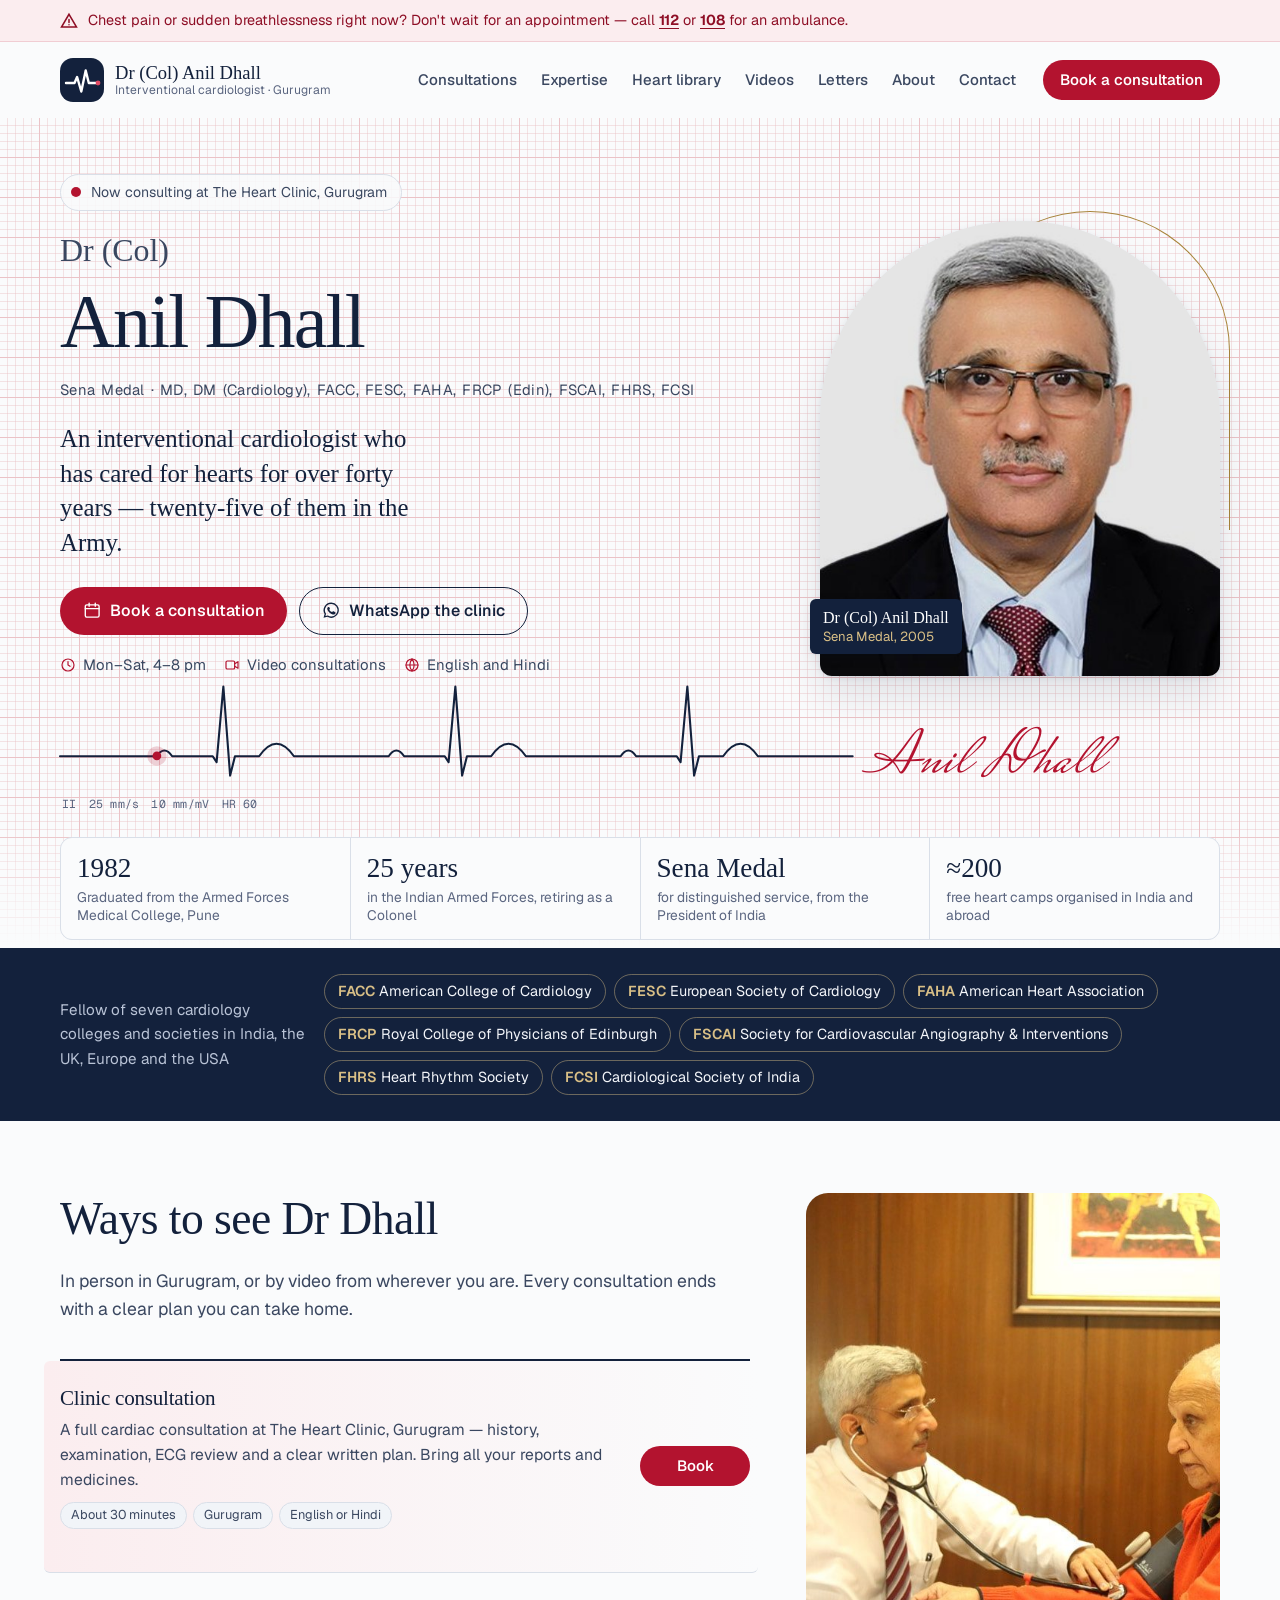
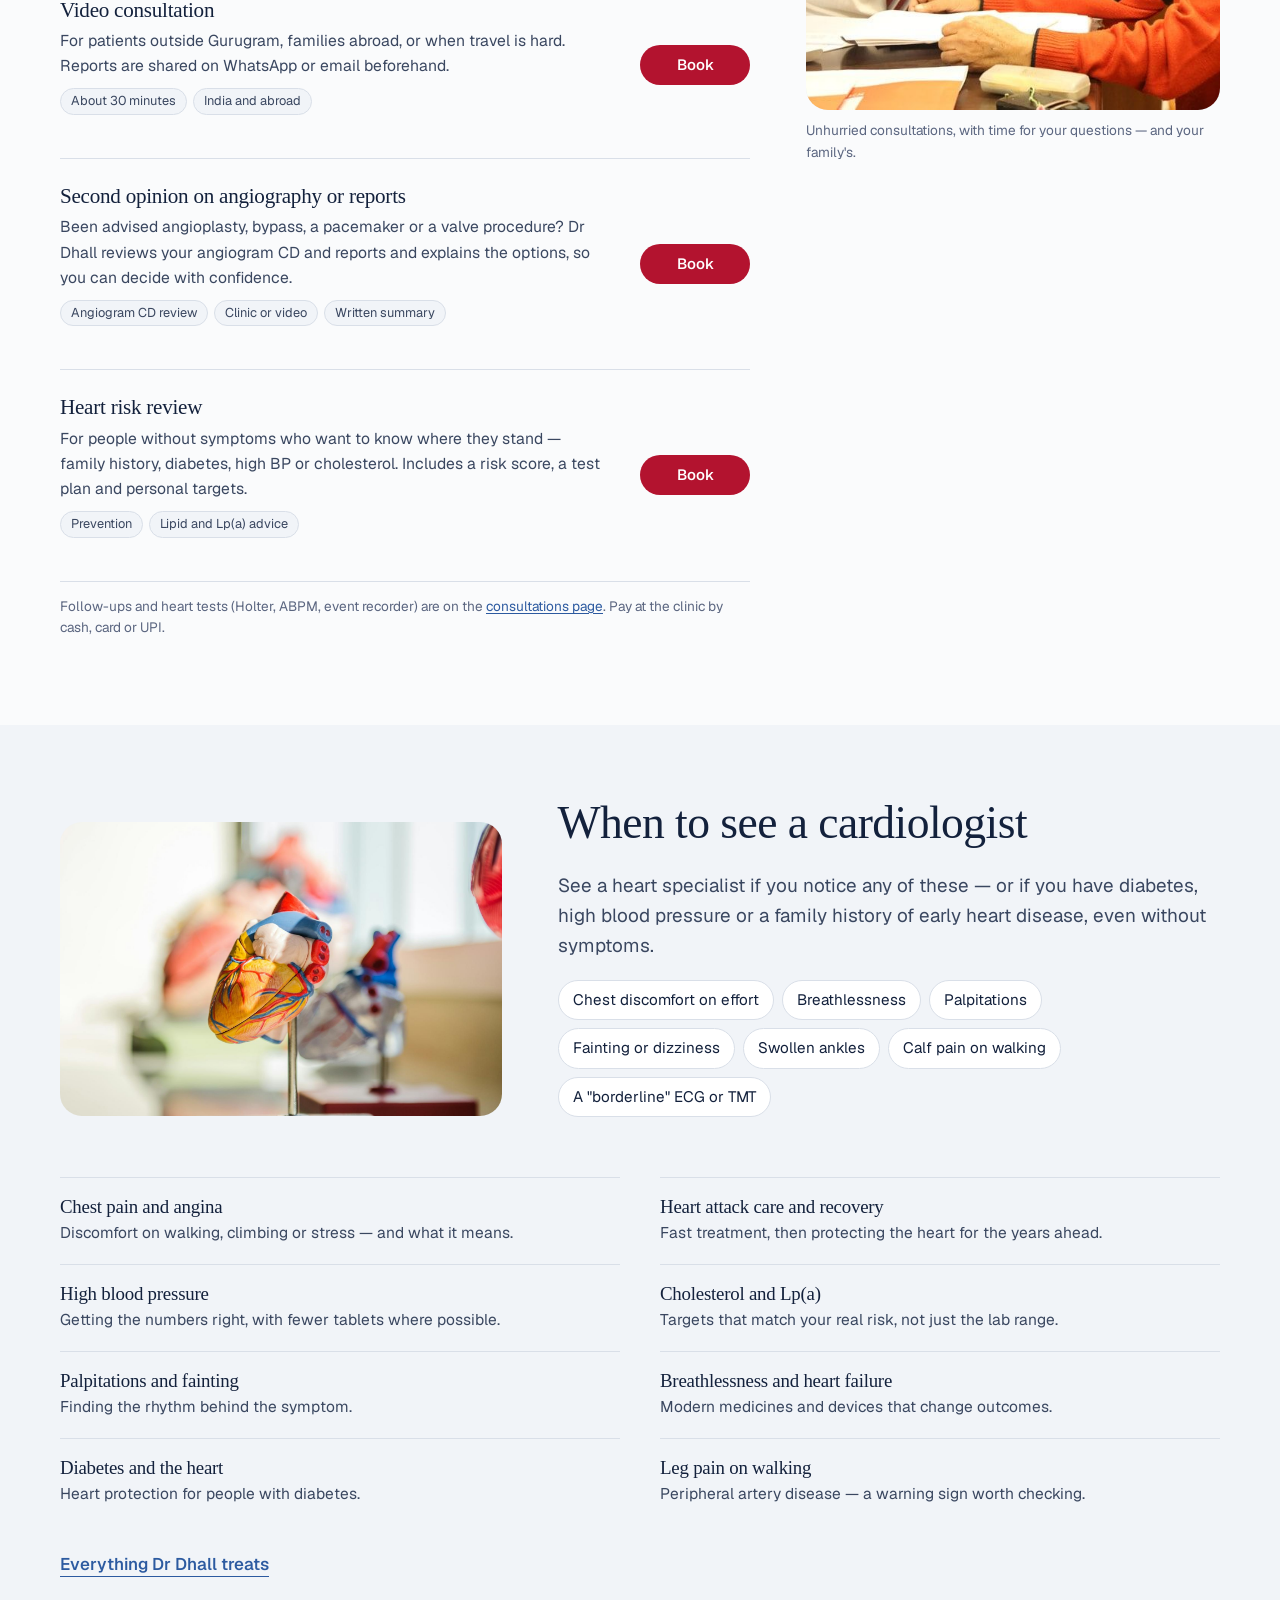
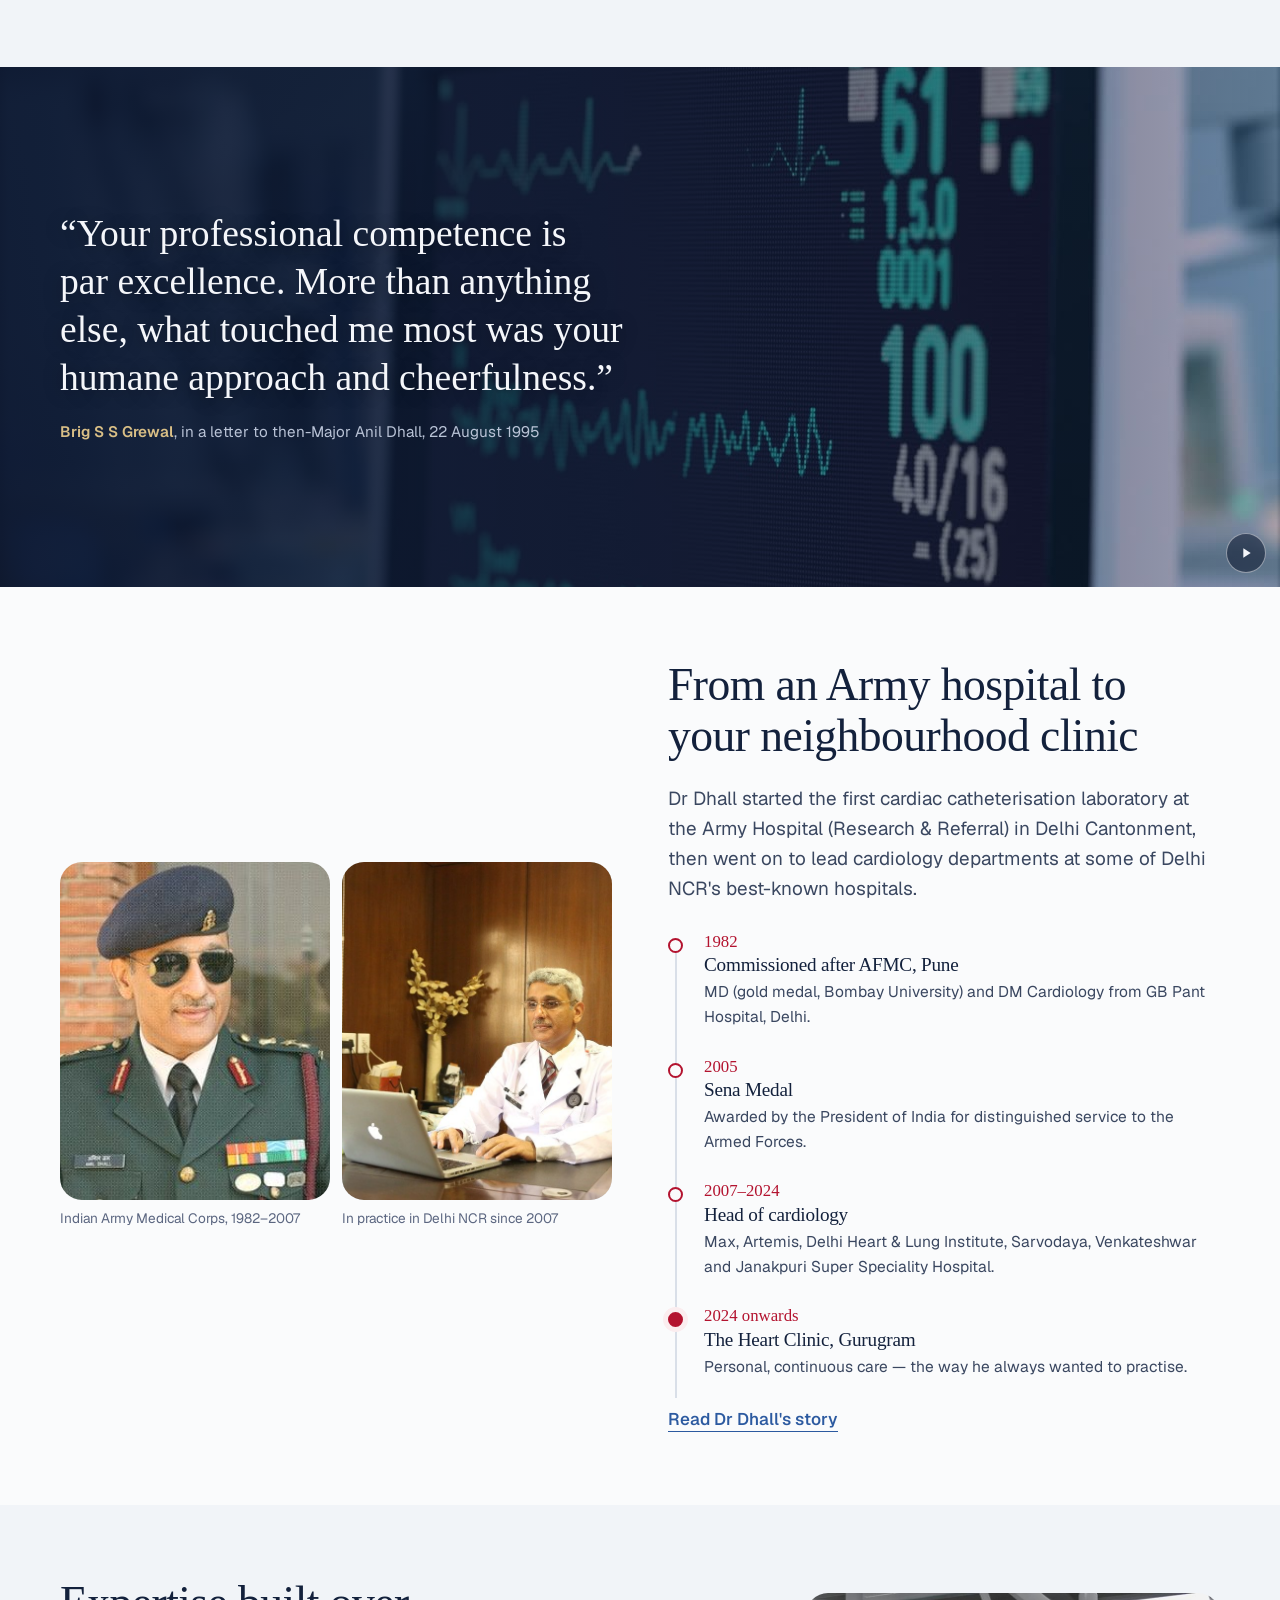
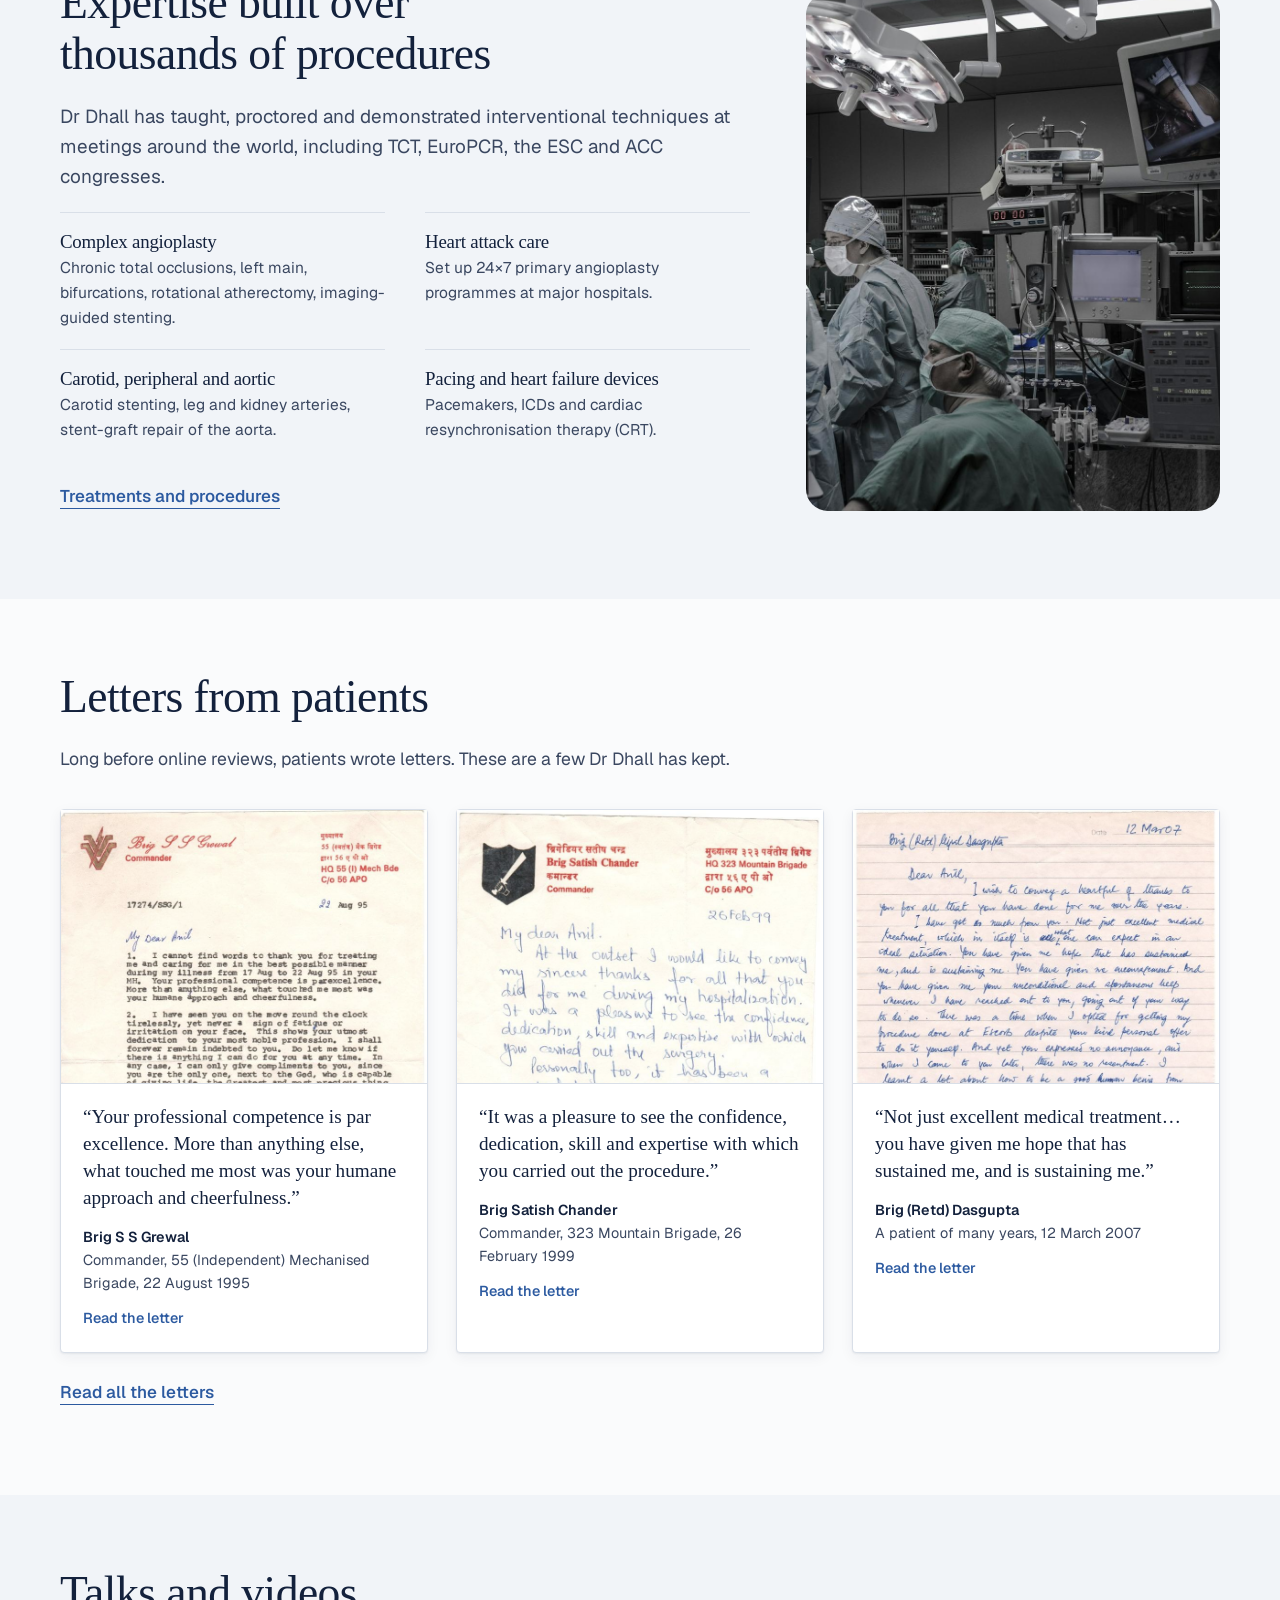
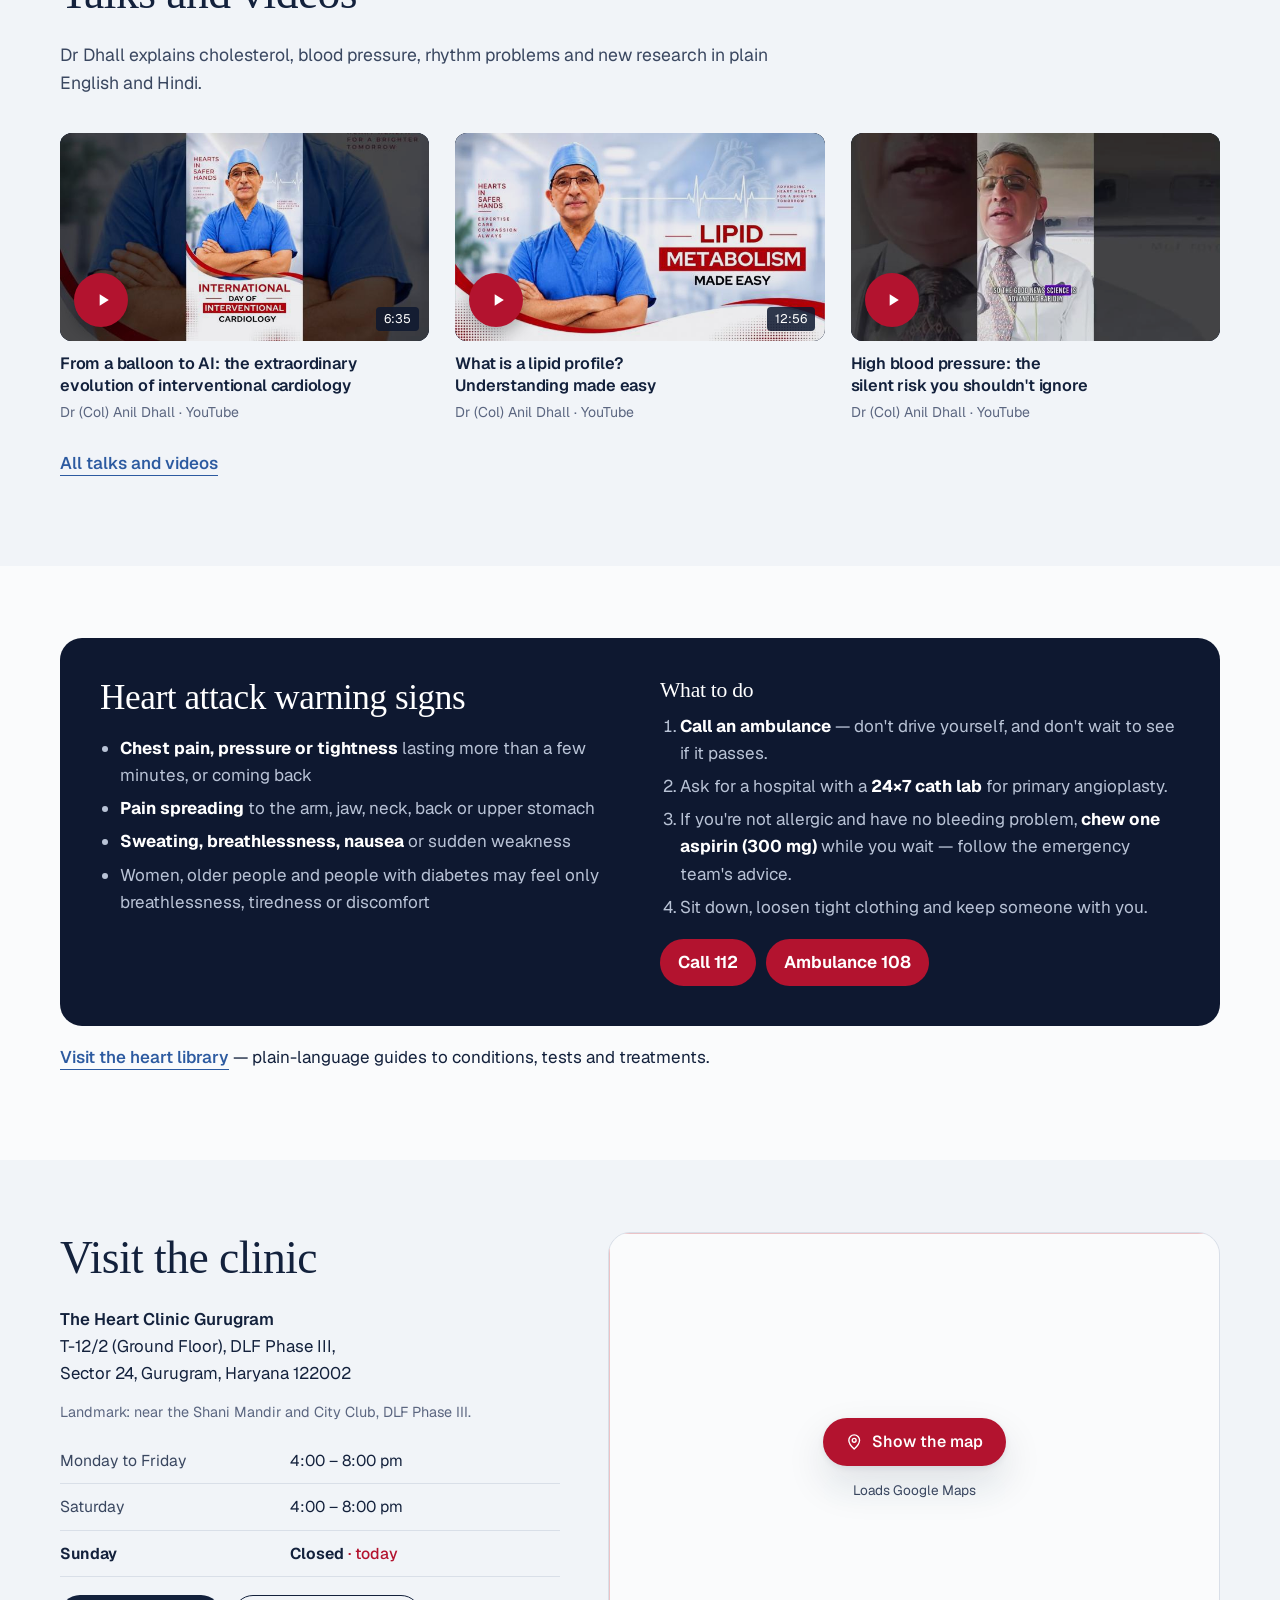
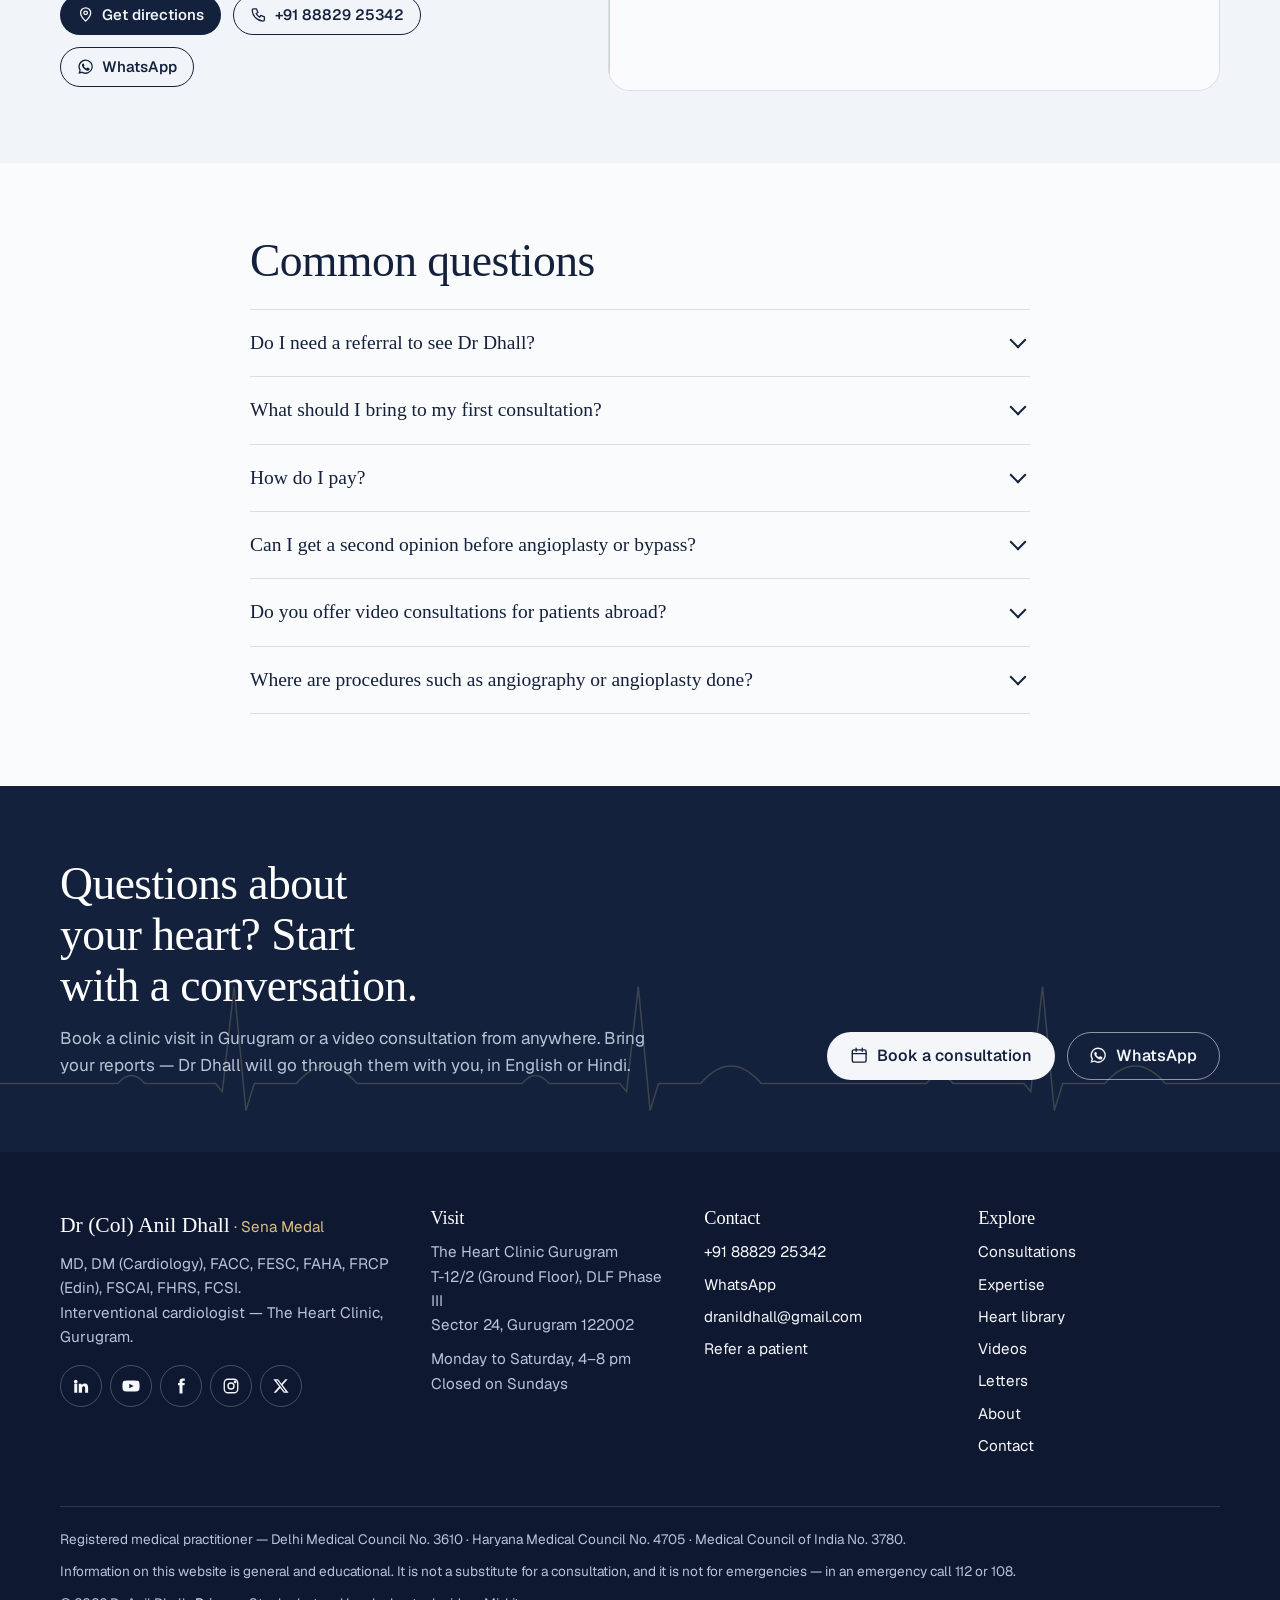
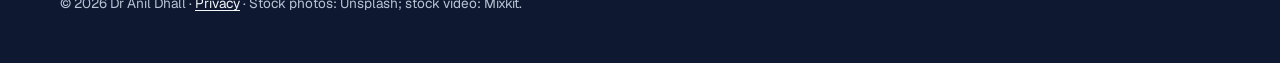
==== index.html @ 378c25e2 "First publish: Dr (Col) Anil Dhall cardiology website 9 pages + 404: home (ECG hero), consultations " ====
<!doctype html>
<html lang="en-IN" data-root="">
<head>
<meta charset="utf-8">
<meta name="viewport" content="width=device-width, initial-scale=1, viewport-fit=cover">
<title>Dr (Col) Anil Dhall · Interventional Cardiologist in Gurugram</title>
<meta name="description" content="Dr (Col) Anil Dhall, Sena Medal — interventional cardiologist at The Heart Clinic, Gurugram. MD, DM, FACC, FESC. Clinic and video consultations, second opinions, heart tests.">
<link rel="canonical" href="https://drbankata.github.io/anil-dhall/">
<meta name="theme-color" content="#13213C">
<meta property="og:type" content="website">
<meta property="og:site_name" content="Dr (Col) Anil Dhall · Cardiologist">
<meta property="og:title" content="Dr (Col) Anil Dhall · Interventional Cardiologist in Gurugram">
<meta property="og:description" content="Dr (Col) Anil Dhall, Sena Medal — interventional cardiologist at The Heart Clinic, Gurugram. MD, DM, FACC, FESC. Clinic and video consultations, second opinions, heart tests.">
<meta property="og:url" content="https://drbankata.github.io/anil-dhall/">
<meta property="og:image" content="https://drbankata.github.io/anil-dhall/assets/img/og-image.jpg">
<meta property="og:locale" content="en_IN">
<meta name="twitter:card" content="summary_large_image">
<link rel="icon" href="assets/img/favicon.svg" type="image/svg+xml">
<link rel="icon" href="assets/img/favicon.png" sizes="32x32" type="image/png">
<link rel="apple-touch-icon" href="assets/img/apple-touch-icon.png">
<link rel="preload" href="assets/fonts/newsreader.woff2" as="font" type="font/woff2" crossorigin>
<link rel="preload" href="assets/fonts/geist.woff2" as="font" type="font/woff2" crossorigin>
<link rel="stylesheet" href="assets/css/site.css?v=2">
<script type="application/ld+json">{"@context": "https://schema.org", "@type": "Physician", "name": "Dr (Col) Anil Dhall", "honorificPrefix": "Dr", "url": "https://drbankata.github.io/anil-dhall/", "image": "https://drbankata.github.io/anil-dhall/assets/img/anil-dhall.jpg", "description": "Interventional cardiologist in Gurugram. MD, DM (Cardiology), FACC, FESC, FAHA, FRCP (Edin), FSCAI, FHRS, FCSI. Sena Medal.", "medicalSpecialty": ["Cardiovascular", "https://schema.org/Cardiovascular"], "telephone": "+91-8882925342", "email": "dranildhall@gmail.com", "address": {"@type": "PostalAddress", "streetAddress": "T-12/2 (Ground Floor), DLF Phase III, Sector 24", "addressLocality": "Gurugram", "addressRegion": "Haryana", "postalCode": "122002", "addressCountry": "IN"}, "openingHoursSpecification": [{"@type": "OpeningHoursSpecification", "dayOfWeek": ["Monday", "Tuesday", "Wednesday", "Thursday", "Friday", "Saturday"], "opens": "16:00", "closes": "20:00"}], "knowsLanguage": ["en", "hi"], "sameAs": ["https://www.linkedin.com/in/anildhall", "https://www.youtube.com/@Dr.ColAnilDhall", "https://www.facebook.com/dranildhall/", "https://www.instagram.com/the.heartclinicgurugram/", "https://x.com/dhall_dr", "https://www.practo.com/delhi/doctor/dr-anil-dhall-cardiologist-3"]}</script>
<script type="application/ld+json">{"@context": "https://schema.org", "@type": "FAQPage", "mainEntity": [{"@type": "Question", "name": "Do I need a referral to see Dr Dhall?", "acceptedAnswer": {"@type": "Answer", "text": "No. You can book directly. If another doctor has referred you, bring their note and all your reports."}}, {"@type": "Question", "name": "What should I bring to my first consultation?", "acceptedAnswer": {"@type": "Answer", "text": "All previous reports (ECG, echo, TMT, blood tests, discharge summaries), any angiography CD, and your current medicines or their strips. A list of questions helps too."}}, {"@type": "Question", "name": "How do I pay?", "acceptedAnswer": {"@type": "Answer", "text": "The clinic confirms the fee when you book. You can pay at the clinic by cash, card or UPI; for video consultations, payment details are shared when your time is confirmed."}}, {"@type": "Question", "name": "Can I get a second opinion before angioplasty or bypass?", "acceptedAnswer": {"@type": "Answer", "text": "Yes — this is one of the most common reasons families come. Dr Dhall reviews the angiogram and reports and explains, in plain language, which option suits you and why."}}, {"@type": "Question", "name": "Do you offer video consultations for patients abroad?", "acceptedAnswer": {"@type": "Answer", "text": "Yes. Many families in other cities or countries consult by video for their parents. Share reports on WhatsApp or email before the call."}}, {"@type": "Question", "name": "Where are procedures such as angiography or angioplasty done?", "acceptedAnswer": {"@type": "Answer", "text": "Procedures are done at accredited hospitals with a 24×7 cath lab in Delhi NCR. Dr Dhall will discuss the hospital, the plan and the expected costs with you at your consultation."}}]}</script>
</head>
<body>
<a class="skip" href="#main">Skip to content</a>
<div class="progress" aria-hidden="true"></div>
<aside class="sos" aria-label="Emergency"><div class="wrap"><svg viewBox="0 0 24 24" fill="none" stroke="currentColor" stroke-width="2" stroke-linecap="round" aria-hidden="true"><path d="M12 3 2 20h20L12 3Z"/><path d="M12 10v4M12 17h.01"/></svg><p><span class="long">Chest pain or sudden breathlessness right now? Don't wait for an appointment — call</span><span class="short">Chest pain or breathless right now? Call</span> <a href="tel:112">112</a> or <a href="tel:108">108</a><span class="long"> for an ambulance</span>.</p></div></aside>
<header class="site-header">
  <div class="wrap head-in">
    <a class="brand" href="./" aria-label="Dr (Col) Anil Dhall — home"><svg class="brand-mark" viewBox="0 0 44 44" aria-hidden="true"><rect width="44" height="44" rx="13" fill="#13213C"/><path d="M6 25h8.5l2.6-6 4.2 14.5 4.4-21 3.1 12.5H38" fill="none" stroke="#fff" stroke-width="2.4" stroke-linecap="round" stroke-linejoin="round"/><circle cx="38" cy="25" r="2.4" fill="#E04A63"/></svg><span class="brand-txt"><span class="brand-name">Dr (Col) Anil Dhall</span><span class="brand-sub">Interventional cardiologist · Gurugram</span></span></a>
    <nav id="site-nav" aria-label="Main">
      <ul><li class="nav-home"><a href="" aria-current="page">Home</a></li><li><a href="consultations/">Consultations</a></li><li><a href="expertise/">Expertise</a></li><li><a href="heart-library/">Heart library</a></li><li><a href="videos/">Videos</a></li><li><a href="letters/">Letters</a></li><li><a href="about/">About</a></li><li><a href="contact/">Contact</a></li></ul>
      <div class="nav-extra">
        <a class="btn btn-red" href="consultations/#book"><svg viewBox="0 0 24 24" fill="none" stroke="currentColor" stroke-width="1.8" stroke-linecap="round" aria-hidden="true"><rect x="3" y="5" width="18" height="16" rx="2"/><path d="M3 10h18M8 3v4M16 3v4"/></svg>Book a consultation</a>
        <a class="btn btn-line" data-show="whatsapp" href="#"><svg viewBox="0 0 24 24" fill="currentColor" aria-hidden="true"><path d="M12 2a10 10 0 0 0-8.6 15.1L2 22l5-1.3A10 10 0 1 0 12 2Zm0 18.2a8.2 8.2 0 0 1-4.2-1.2l-.3-.2-3 .8.8-2.9-.2-.3A8.2 8.2 0 1 1 12 20.2Zm4.5-6.1c-.2-.1-1.5-.7-1.7-.8-.2-.1-.4-.1-.6.1l-.8 1c-.1.2-.3.2-.5.1a6.7 6.7 0 0 1-3.3-2.9c-.3-.4.2-.4.7-1.3.1-.2 0-.3 0-.4l-.8-1.8c-.2-.5-.4-.4-.6-.4h-.5a1 1 0 0 0-.7.3 3 3 0 0 0-.9 2.2 5.2 5.2 0 0 0 1.1 2.7 11.8 11.8 0 0 0 4.5 4c1.7.7 2.3.8 3.2.7a2.7 2.7 0 0 0 1.8-1.3 2.2 2.2 0 0 0 .2-1.3c-.1-.1-.3-.2-.5-.3Z"/></svg>WhatsApp the clinic</a>
        <a class="btn btn-line" data-show="phone" href="#"><svg viewBox="0 0 24 24" fill="none" stroke="currentColor" stroke-width="1.8" stroke-linecap="round" stroke-linejoin="round" aria-hidden="true"><path d="M5 4h4l2 5-2.5 1.5a11 11 0 0 0 5 5L15 13l5 2v4a2 2 0 0 1-2 2A16 16 0 0 1 3 6a2 2 0 0 1 2-2"/></svg><span data-fill>Call the clinic</span></a>
      </div>
    </nav>
    <a class="btn btn-red btn-s head-cta" href="consultations/#book">Book a consultation</a>
    <button class="menu-btn" type="button" aria-expanded="false" aria-controls="site-nav"><svg viewBox="0 0 24 24" fill="none" stroke="currentColor" stroke-width="1.8" stroke-linecap="round" aria-hidden="true"><path d="M4 7h16M4 12h16M4 17h10"/></svg><span class="sr-only">Open menu</span></button>
  </div>
</header>
<main id="main">
<section class="hero ecg-paper" aria-labelledby="hero-title">
  <div class="wrap">
    <div class="hero-grid">
      <div class="hero-copy">
        <p class="hero-kicker"><span class="pulse-dot" aria-hidden="true"></span>Now consulting at The Heart Clinic, Gurugram</p>
        <h1 id="hero-title"><span class="rank">Dr (Col)</span>Anil Dhall</h1>
        <p class="post-nom">Sena Medal · MD, DM (Cardiology), FACC, FESC, FAHA, FRCP (Edin), FSCAI, FHRS, FCSI</p>
        <p class="hero-lede">An interventional cardiologist who has cared for hearts for over forty years — twenty-five of them in the Army.</p>
        <div class="btn-row">
          <a class="btn btn-red" href="consultations/#book"><svg viewBox="0 0 24 24" fill="none" stroke="currentColor" stroke-width="1.8" stroke-linecap="round" aria-hidden="true"><rect x="3" y="5" width="18" height="16" rx="2"/><path d="M3 10h18M8 3v4M16 3v4"/></svg>Book a consultation</a>
          <a class="btn btn-line" data-show="whatsapp" href="#"><svg viewBox="0 0 24 24" fill="currentColor" aria-hidden="true"><path d="M12 2a10 10 0 0 0-8.6 15.1L2 22l5-1.3A10 10 0 1 0 12 2Zm0 18.2a8.2 8.2 0 0 1-4.2-1.2l-.3-.2-3 .8.8-2.9-.2-.3A8.2 8.2 0 1 1 12 20.2Zm4.5-6.1c-.2-.1-1.5-.7-1.7-.8-.2-.1-.4-.1-.6.1l-.8 1c-.1.2-.3.2-.5.1a6.7 6.7 0 0 1-3.3-2.9c-.3-.4.2-.4.7-1.3.1-.2 0-.3 0-.4l-.8-1.8c-.2-.5-.4-.4-.6-.4h-.5a1 1 0 0 0-.7.3 3 3 0 0 0-.9 2.2 5.2 5.2 0 0 0 1.1 2.7 11.8 11.8 0 0 0 4.5 4c1.7.7 2.3.8 3.2.7a2.7 2.7 0 0 0 1.8-1.3 2.2 2.2 0 0 0 .2-1.3c-.1-.1-.3-.2-.5-.3Z"/></svg>WhatsApp the clinic</a>
        </div>
        <ul class="hero-meta">
          <li><svg viewBox="0 0 24 24" fill="none" stroke="currentColor" stroke-width="1.8" stroke-linecap="round" aria-hidden="true"><circle cx="12" cy="12" r="9"/><path d="M12 7v5l3 2"/></svg>Mon–Sat, 4–8 pm</li>
          <li><svg viewBox="0 0 24 24" fill="none" stroke="currentColor" stroke-width="1.8" stroke-linecap="round" stroke-linejoin="round" aria-hidden="true"><rect x="3" y="6" width="13" height="12" rx="2"/><path d="m16 10 5-3v10l-5-3"/></svg>Video consultations</li>
          <li><svg viewBox="0 0 24 24" fill="none" stroke="currentColor" stroke-width="1.8" stroke-linecap="round" aria-hidden="true"><circle cx="12" cy="12" r="9"/><path d="M3 12h18M12 3a14 14 0 0 1 0 18M12 3a14 14 0 0 0 0 18"/></svg>English and Hindi</li>
        </ul>
      </div>
      <figure class="portrait">
        <div class="portrait-frame"><img src="assets/img/anil-dhall.jpg" alt="Portrait of Dr (Col) Anil Dhall" width="546" height="621" fetchpriority="high"></div>
        <figcaption><strong>Dr (Col) Anil Dhall</strong><span>Sena Medal, 2005</span></figcaption>
      </figure>
    </div>
    <div class="ecg-strip" aria-hidden="true">
  <svg class="ecg-wide" viewBox="0 0 1200 170" preserveAspectRatio="xMinYMid meet">
    <text class="ecg-read" x="2" y="166">II&#8195;25 mm/s&#8195;10 mm/mV&#8195;HR 60</text>
    <path id="tr-w" class="ecg-line" vector-effect="non-scaling-stroke" d="M0,112 L100,112 q8,-12.0 16,0 L158,112 l4,6.0 l7,-78.0 l7,92.0 l5,-20.0 L206,112 q18,-26.0 36,0 L340,112 q8,-12.0 16,0 L398,112 l4,6.0 l7,-78.0 l7,92.0 l5,-20.0 L446,112 q18,-26.0 36,0 L580,112 q8,-12.0 16,0 L638,112 l4,6.0 l7,-78.0 l7,92.0 l5,-20.0 L686,112 q18,-26.0 36,0 L820,112"/>
    <text class="ecg-sig" x="836" y="128">Anil Dhall</text>
    <g class="ecg-runner"><circle class="ecg-halo" r="10"/><circle class="ecg-dot" r="4.5"/><animateMotion dur="3s" repeatCount="indefinite" rotate="0"><mpath href="#tr-w"/></animateMotion></g>
  </svg>
  <svg class="ecg-narrow" viewBox="0 0 640 170" preserveAspectRatio="xMinYMid meet">
    <text class="ecg-read" x="2" y="166">II&#8195;25 mm/s&#8195;HR 60</text>
    <path id="tr-n" class="ecg-line" vector-effect="non-scaling-stroke" d="M0,112 L40,112 q8,-12.0 16,0 L98,112 l4,6.0 l7,-78.0 l7,92.0 l5,-20.0 L146,112 q18,-26.0 36,0 L260,112 q8,-12.0 16,0 L318,112 l4,6.0 l7,-78.0 l7,92.0 l5,-20.0 L366,112 q18,-26.0 36,0 L400,112"/>
    <text class="ecg-sig" x="410" y="128">Anil Dhall</text>
    <g class="ecg-runner"><circle class="ecg-halo" r="10"/><circle class="ecg-dot" r="4.5"/><animateMotion dur="2.2s" repeatCount="indefinite" rotate="0"><mpath href="#tr-n"/></animateMotion></g>
  </svg>
</div>
    <div class="hero-facts">
      <div><b>1982</b><span>Graduated from the Armed Forces Medical College, Pune</span></div>
      <div><b>25 years</b><span>in the Indian Armed Forces, retiring as a Colonel</span></div>
      <div><b>Sena Medal</b><span>for distinguished service, from the President of India</span></div>
      <div><b>≈200</b><span>free heart camps organised in India and abroad</span></div>
    </div>
  </div>
</section>

<section class="creds-band" aria-label="Fellowships">
  <div class="wrap"><p>Fellow of seven cardiology colleges and societies in India, the UK, Europe and the USA</p><ul class="creds-list"><li><b>FACC</b>American College of Cardiology</li><li><b>FESC</b>European Society of Cardiology</li><li><b>FAHA</b>American Heart Association</li><li><b>FRCP</b>Royal College of Physicians of Edinburgh</li><li><b>FSCAI</b>Society for Cardiovascular Angiography &amp; Interventions</li><li><b>FHRS</b>Heart Rhythm Society</li><li><b>FCSI</b>Cardiological Society of India</li></ul></div>
</section>

<section class="section" aria-labelledby="ways">
  <div class="wrap">
    <div class="split split-wide">
      <div>
        <div class="sec-head"><h2 id="ways">Ways to see Dr Dhall</h2><p>In person in Gurugram, or by video from wherever you are. Every consultation ends with a clear plan you can take home.</p></div>
        <div class="fees"><div class="fee is-featured" id="svc-clinic">
  <div class="fee-main"><h3>Clinic consultation</h3><p>A full cardiac consultation at The Heart Clinic, Gurugram — history, examination, ECG review and a clear written plan. Bring all your reports and medicines.</p><ul class="fee-tags"><li>About 30 minutes</li><li>Gurugram</li><li>English or Hindi</li></ul></div>
  <div class="fee-act"><a class="btn btn-red btn-s" href="consultations/?service=clinic#book" data-book="clinic">Book</a><a class="btn btn-line btn-s" data-pay="clinic" href="#" hidden>Pay online</a><a class="btn btn-line btn-s" data-upi="clinic" href="#" hidden>Pay by UPI</a></div>
</div><div class="fee" id="svc-video">
  <div class="fee-main"><h3>Video consultation</h3><p>For patients outside Gurugram, families abroad, or when travel is hard. Reports are shared on WhatsApp or email beforehand.</p><ul class="fee-tags"><li>About 30 minutes</li><li>India and abroad</li></ul></div>
  <div class="fee-act"><a class="btn btn-red btn-s" href="consultations/?service=video#book" data-book="video">Book</a><a class="btn btn-line btn-s" data-pay="video" href="#" hidden>Pay online</a><a class="btn btn-line btn-s" data-upi="video" href="#" hidden>Pay by UPI</a></div>
</div><div class="fee" id="svc-second-opinion">
  <div class="fee-main"><h3>Second opinion on angiography or reports</h3><p>Been advised angioplasty, bypass, a pacemaker or a valve procedure? Dr Dhall reviews your angiogram CD and reports and explains the options, so you can decide with confidence.</p><ul class="fee-tags"><li>Angiogram CD review</li><li>Clinic or video</li><li>Written summary</li></ul></div>
  <div class="fee-act"><a class="btn btn-red btn-s" href="consultations/?service=second-opinion#book" data-book="second-opinion">Book</a><a class="btn btn-line btn-s" data-pay="second-opinion" href="#" hidden>Pay online</a><a class="btn btn-line btn-s" data-upi="second-opinion" href="#" hidden>Pay by UPI</a></div>
</div><div class="fee" id="svc-heart-risk">
  <div class="fee-main"><h3>Heart risk review</h3><p>For people without symptoms who want to know where they stand — family history, diabetes, high BP or cholesterol. Includes a risk score, a test plan and personal targets.</p><ul class="fee-tags"><li>Prevention</li><li>Lipid and Lp(a) advice</li></ul></div>
  <div class="fee-act"><a class="btn btn-red btn-s" href="consultations/?service=heart-risk#book" data-book="heart-risk">Book</a><a class="btn btn-line btn-s" data-pay="heart-risk" href="#" hidden>Pay online</a><a class="btn btn-line btn-s" data-upi="heart-risk" href="#" hidden>Pay by UPI</a></div>
</div></div>
        <p class="sample-note">Follow-ups and heart tests (Holter, ABPM, event recorder) are on the <a href="consultations/">consultations page</a>. Pay at the clinic by cash, card or UPI.</p>
      </div>
      <div>
        <figure class="photo" style="aspect-ratio:4/5"><img src="assets/img/photos/consultation.jpg" alt="Dr Dhall checking an elderly patient's blood pressure at his desk" loading="lazy" style="object-position:40% center"></figure>
        <p class="photo-cap">Unhurried consultations, with time for your questions — and your family's.</p>
      </div>
    </div>
  </div>
</section>

<section class="section panel" aria-labelledby="when">
  <div class="wrap">
    <div class="split split-narrow v-center" style="margin-bottom:36px">
      <figure class="photo" style="aspect-ratio:3/2"><img src="assets/img/photos/heart-model.jpg" alt="An anatomical model of the human heart" loading="lazy"></figure>
      <div>
        <h2 id="when">When to see a cardiologist</h2>
        <p class="lede">See a heart specialist if you notice any of these — or if you have diabetes, high blood pressure or a family history of early heart disease, even without symptoms.</p>
        <ul class="symptoms"><li>Chest discomfort on effort</li><li>Breathlessness</li><li>Palpitations</li><li>Fainting or dizziness</li><li>Swollen ankles</li><li>Calf pain on walking</li><li>A "borderline" ECG or TMT</li></ul>
      </div>
    </div>
    <div class="cond-grid"><div class="cond"><h3><a href="heart-library/#angina" style="color:inherit;text-decoration:none">Chest pain and angina</a></h3><p>Discomfort on walking, climbing or stress — and what it means.</p></div><div class="cond"><h3><a href="heart-library/#heart-attack" style="color:inherit;text-decoration:none">Heart attack care and recovery</a></h3><p>Fast treatment, then protecting the heart for the years ahead.</p></div><div class="cond"><h3><a href="heart-library/#hypertension" style="color:inherit;text-decoration:none">High blood pressure</a></h3><p>Getting the numbers right, with fewer tablets where possible.</p></div><div class="cond"><h3><a href="heart-library/#cholesterol" style="color:inherit;text-decoration:none">Cholesterol and Lp(a)</a></h3><p>Targets that match your real risk, not just the lab range.</p></div><div class="cond"><h3><a href="heart-library/#palpitations" style="color:inherit;text-decoration:none">Palpitations and fainting</a></h3><p>Finding the rhythm behind the symptom.</p></div><div class="cond"><h3><a href="heart-library/#heart-failure" style="color:inherit;text-decoration:none">Breathlessness and heart failure</a></h3><p>Modern medicines and devices that change outcomes.</p></div><div class="cond"><h3><a href="heart-library/#diabetes" style="color:inherit;text-decoration:none">Diabetes and the heart</a></h3><p>Heart protection for people with diabetes.</p></div><div class="cond"><h3><a href="heart-library/#pad" style="color:inherit;text-decoration:none">Leg pain on walking</a></h3><p>Peripheral artery disease — a warning sign worth checking.</p></div></div>
    <p style="margin-top:26px"><a class="link-arrow" href="expertise/">Everything Dr Dhall treats</a></p>
  </div>
</section>

<section class="vband" aria-label="From a patient's letter">
  <div class="vband-media"><video autoplay muted loop playsinline preload="metadata" poster="assets/video/monitor-46365.jpg" aria-hidden="true"><source src="assets/video/monitor-46365.mp4" type="video/mp4"></video><button class="vplay" type="button"></button></div>
  <div class="wrap vband-copy">
    <blockquote>“Your professional competence is par excellence. More than anything else, what touched me most was your humane approach and cheerfulness.”</blockquote>
    <cite><b>Brig S S Grewal</b>, in a letter to then-Major Anil Dhall, 22 August 1995</cite>
  </div>
</section>

<section class="section" aria-labelledby="story">
  <div class="wrap">
    <div class="split v-center">
      <div class="duo">
        <figure><div class="photo"><img src="assets/img/photos/army.jpg" alt="Colonel Anil Dhall in Army uniform" loading="lazy"></div><figcaption>Indian Army Medical Corps, 1982–2007</figcaption></figure>
        <figure><div class="photo"><img src="assets/img/photos/desk.jpg" alt="Dr Dhall at his desk in a white coat" loading="lazy" style="object-position:62% center"></div><figcaption>In practice in Delhi NCR since 2007</figcaption></figure>
      </div>
      <div>
        <h2 id="story">From an Army hospital to your neighbourhood clinic</h2>
        <p class="lede">Dr Dhall started the first cardiac catheterisation laboratory at the Army Hospital (Research &amp; Referral) in Delhi Cantonment, then went on to lead cardiology departments at some of Delhi NCR's best-known hospitals.</p>
        <ol class="chapters" style="margin-top:26px">
          <li><span class="yr">1982</span><h3>Commissioned after AFMC, Pune</h3><p>MD (gold medal, Bombay University) and DM Cardiology from GB Pant Hospital, Delhi.</p></li>
          <li><span class="yr">2005</span><h3>Sena Medal</h3><p>Awarded by the President of India for distinguished service to the Armed Forces.</p></li>
          <li><span class="yr">2007–2024</span><h3>Head of cardiology</h3><p>Max, Artemis, Delhi Heart &amp; Lung Institute, Sarvodaya, Venkateshwar and Janakpuri Super Speciality Hospital.</p></li>
          <li class="now"><span class="yr">2024 onwards</span><h3>The Heart Clinic, Gurugram</h3><p>Personal, continuous care — the way he always wanted to practise.</p></li>
        </ol>
        <a class="link-arrow" href="about/">Read Dr Dhall's story</a>
      </div>
    </div>
  </div>
</section>

<section class="section panel" aria-labelledby="expert">
  <div class="wrap">
    <div class="split split-wide v-center">
      <div>
        <h2 id="expert">Expertise built over thousands of procedures</h2>
        <p class="lede">Dr Dhall has taught, proctored and demonstrated interventional techniques at meetings around the world, including TCT, EuroPCR, the ESC and ACC congresses.</p>
        <div class="cond-grid" style="margin-top:20px">
          <div class="cond"><h3>Complex angioplasty</h3><p>Chronic total occlusions, left main, bifurcations, rotational atherectomy, imaging-guided stenting.</p></div>
          <div class="cond"><h3>Heart attack care</h3><p>Set up 24×7 primary angioplasty programmes at major hospitals.</p></div>
          <div class="cond"><h3>Carotid, peripheral and aortic</h3><p>Carotid stenting, leg and kidney arteries, stent-graft repair of the aorta.</p></div>
          <div class="cond"><h3>Pacing and heart failure devices</h3><p>Pacemakers, ICDs and cardiac resynchronisation therapy (CRT).</p></div>
        </div>
        <p style="margin-top:22px"><a class="link-arrow" href="expertise/">Treatments and procedures</a></p>
      </div>
      <figure class="photo" style="aspect-ratio:4/5"><img src="assets/img/photos/cathlab.jpg" alt="A team at work in a cardiac catheterisation laboratory" loading="lazy"></figure>
    </div>
  </div>
</section>

<section class="section" aria-labelledby="letters-h">
  <div class="wrap">
    <div class="sec-head"><h2 id="letters-h">Letters from patients</h2><p>Long before online reviews, patients wrote letters. These are a few Dr Dhall has kept.</p></div>
    <div class="letters"><button class="letter" type="button" data-letter="lt-grewal" aria-haspopup="dialog">
  <div class="letter-img"><img src="assets/img/letters/grewal-1995.jpg" alt="The original letter from Brig S S Grewal" loading="lazy"></div><span class="letter-body"><q>Your professional competence is par excellence. More than anything else, what touched me most was your humane approach and cheerfulness.</q><span class="who"><b>Brig S S Grewal</b>Commander, 55 (Independent) Mechanised Brigade, 22 August 1995</span><span class="read">Read the letter</span></span>
</button><button class="letter" type="button" data-letter="lt-chander" aria-haspopup="dialog">
  <div class="letter-img"><img src="assets/img/letters/chander-1999.jpg" alt="The original letter from Brig Satish Chander" loading="lazy"></div><span class="letter-body"><q>It was a pleasure to see the confidence, dedication, skill and expertise with which you carried out the procedure.</q><span class="who"><b>Brig Satish Chander</b>Commander, 323 Mountain Brigade, 26 February 1999</span><span class="read">Read the letter</span></span>
</button><button class="letter" type="button" data-letter="lt-dasgupta" aria-haspopup="dialog">
  <div class="letter-img"><img src="assets/img/letters/dasgupta-2007.jpg" alt="The original letter from Brig (Retd) Dasgupta" loading="lazy"></div><span class="letter-body"><q>Not just excellent medical treatment… you have given me hope that has sustained me, and is sustaining me.</q><span class="who"><b>Brig (Retd) Dasgupta</b>A patient of many years, 12 March 2007</span><span class="read">Read the letter</span></span>
</button></div>
    <p style="margin-top:26px"><a class="link-arrow" href="letters/">Read all the letters</a></p>
  </div>
</section>
<template id="lt-grewal"><h2>Brig S S Grewal</h2><div class="ld-grid"><div class="ld-img"><img src="assets/img/letters/grewal-1995.jpg" alt="Scan of the original letter from Brig S S Grewal"></div><div><div class="ld-text">My dear Anil,

I cannot find words to thank you for treating me and caring for me in the best possible manner during my illness from 17 Aug to 22 Aug 95 in your MH. Your professional competence is par excellence. More than anything else, what touched me most was your humane approach and cheerfulness.

I have seen you on the move round the clock tirelessly, yet never a sign of fatigue or irritation on your face. This shows your utmost dedication to your most noble profession. I shall forever remain indebted to you.

May God bless you with much more strength and competence to do good to the humanity.

With all the very best,
Sarabjit</div><p class="ld-meta">Commander, 55 (Independent) Mechanised Brigade, 22 August 1995</p></div></div></template><template id="lt-chander"><h2>Brig Satish Chander</h2><div class="ld-grid"><div class="ld-img"><img src="assets/img/letters/chander-1999.jpg" alt="Scan of the original letter from Brig Satish Chander"></div><div><div class="ld-text">My dear Anil,

At the outset I would like to convey my sincere thanks for all that you did for me during my hospitalization. It was a pleasure to see the confidence, dedication, skill and expertise with which you carried out the surgery.

Personally too, it has been a wonderful experience and a pleasure knowing you, and I do hope you will keep up the association.

I wish you all the best in your professional enhancement. May &#x27;Baba&#x27; always be with you to guide your hand so that you achieve success always.

With fondest regards and best wishes,
Satish</div><p class="ld-meta">Commander, 323 Mountain Brigade, 26 February 1999</p></div></div></template><template id="lt-dasgupta"><h2>Brig (Retd) Dasgupta</h2><div class="ld-grid"><div class="ld-img"><img src="assets/img/letters/dasgupta-2007.jpg" alt="Scan of the original letter from Brig (Retd) Dasgupta"></div><div><div class="ld-text">Dear Anil,

I wish to convey a heartful of thanks to you for all that you have done for me over the years.

I have got so much from you. Not just excellent medical treatment, which in itself is all one can expect in an ideal situation. You have given me hope that has sustained me, and is sustaining me. You have given me encouragement. And you have given me your unconditional and spontaneous help whenever I have reached out to you, going out of your way to do so.

There was a time when I opted for getting my procedure done elsewhere despite your kind personal offer to do it yourself. And yet you expressed no annoyance, and when I came to you later, there was no resentment. I learnt a lot about how to be a good human being from this one incident.

Your genuine personal concern for each of your patients is praiseworthy, admirable. The way you tried everything under the sun when my father was sinking left me with such a good and satisfied feeling — that everything possible had been done…</div><p class="ld-meta">A patient of many years, 12 March 2007</p></div></div></template><dialog id="letter-dlg" aria-label="Letter"><div class="dlg-in"><button class="dlg-x" type="button" data-close aria-label="Close"><svg viewBox="0 0 24 24" fill="none" stroke="currentColor" stroke-width="2" stroke-linecap="round" aria-hidden="true"><path d="M6 6l12 12M18 6 6 18"/></svg></button><div class="ld-body"></div></div></dialog>

<section class="section panel" aria-labelledby="talks">
  <div class="wrap">
    <div class="sec-head"><h2 id="talks">Talks and videos</h2><p>Dr Dhall explains cholesterol, blood pressure, rhythm problems and new research in plain English and Hindi.</p></div>
    <div class="vids"><article class="vid" data-topic="interventional">
  <div class="vid-box"><button class="vid-btn" type="button" data-yt="YGEaJ_8KYtM" aria-label="Play video: From a balloon to AI: the extraordinary evolution of interventional cardiology"><img src="assets/img/videos/YGEaJ_8KYtM.jpg" alt="" loading="lazy" width="640" height="360"><span class="play"><svg viewBox="0 0 24 24" fill="currentColor" aria-hidden="true"><path d="M8 5v14l11-7z"/></svg></span><span class="dur">6:35</span></button></div>
  <h3>From a balloon to AI: the extraordinary evolution of interventional cardiology</h3><p>Dr (Col) Anil Dhall · YouTube</p>
</article><article class="vid" data-topic="cholesterol">
  <div class="vid-box"><button class="vid-btn" type="button" data-yt="tTiNDpVZ4Xc" aria-label="Play video: What is a lipid profile? Understanding made easy"><img src="assets/img/videos/tTiNDpVZ4Xc.jpg" alt="" loading="lazy" width="640" height="360"><span class="play"><svg viewBox="0 0 24 24" fill="currentColor" aria-hidden="true"><path d="M8 5v14l11-7z"/></svg></span><span class="dur">12:56</span></button></div>
  <h3>What is a lipid profile? Understanding made easy</h3><p>Dr (Col) Anil Dhall · YouTube</p>
</article><article class="vid" data-topic="prevention">
  <div class="vid-box"><button class="vid-btn" type="button" data-yt="ptapZBPRe6Q" aria-label="Play video: High blood pressure: the silent risk you shouldn&#x27;t ignore"><img src="assets/img/videos/ptapZBPRe6Q.jpg" alt="" loading="lazy" width="640" height="360"><span class="play"><svg viewBox="0 0 24 24" fill="currentColor" aria-hidden="true"><path d="M8 5v14l11-7z"/></svg></span></button></div>
  <h3>High blood pressure: the silent risk you shouldn&#x27;t ignore</h3><p>Dr (Col) Anil Dhall · YouTube</p>
</article></div>
    <p style="margin-top:26px"><a class="link-arrow" href="videos/">All talks and videos</a></p>
  </div>
</section>

<section class="section" aria-label="Heart attack warning signs"><div class="wrap"><div class="attack">
  <div>
    <h2>Heart attack warning signs</h2>
    <ul>
      <li><b>Chest pain, pressure or tightness</b> lasting more than a few minutes, or coming back</li>
      <li><b>Pain spreading</b> to the arm, jaw, neck, back or upper stomach</li>
      <li><b>Sweating, breathlessness, nausea</b> or sudden weakness</li>
      <li>Women, older people and people with diabetes may feel only breathlessness, tiredness or discomfort</li>
    </ul>
  </div>
  <div>
    <h3 style="color:#fff">What to do</h3>
    <ol>
      <li><b>Call an ambulance</b> — don't drive yourself, and don't wait to see if it passes.</li>
      <li>Ask for a hospital with a <b>24×7 cath lab</b> for primary angioplasty.</li>
      <li>If you're not allergic and have no bleeding problem, <b>chew one aspirin (300 mg)</b> while you wait — follow the emergency team's advice.</li>
      <li>Sit down, loosen tight clothing and keep someone with you.</li>
    </ol>
    <div class="callnums"><a href="tel:112">Call 112</a><a href="tel:108">Ambulance 108</a></div>
  </div>
</div><p style="margin-top:18px"><a class="link-arrow" href="heart-library/">Visit the heart library</a> — plain-language guides to conditions, tests and treatments.</p></div></section>

<section class="section panel" id="visit"><div class="wrap"><div class="visit">
  <div>
    <h2>Visit the clinic</h2>
    <address class="addr"><strong>The Heart Clinic Gurugram</strong><br>T-12/2 (Ground Floor), DLF Phase III,<br>Sector 24, Gurugram, Haryana 122002</address>
    <p class="muted small">Landmark: near the Shani Mandir and City Club, DLF Phase III.</p>
    <table class="hours"><caption class="sr-only">Clinic hours</caption><tbody>
<tr data-day="1,2,3,4,5"><th scope="row">Monday to Friday</th><td>4:00 – 8:00 pm</td></tr>
<tr data-day="6"><th scope="row">Saturday</th><td>4:00 – 8:00 pm</td></tr>
<tr data-day="0"><th scope="row">Sunday</th><td>Closed</td></tr></tbody></table>
    <div class="btn-row"><a class="btn btn-ink btn-s" href="https://www.google.com/maps/dir/?api=1&destination=The+Heart+Clinic+Gurugram+T-12%2F2+DLF+Phase+3+Sector+24+Gurugram" target="_blank" rel="noopener"><svg viewBox="0 0 24 24" fill="none" stroke="currentColor" stroke-width="1.8" stroke-linecap="round" stroke-linejoin="round" aria-hidden="true"><path d="M12 21s-7-6.2-7-11.5A7 7 0 0 1 19 9.5C19 14.8 12 21 12 21Z"/><circle cx="12" cy="9.5" r="2.5"/></svg>Get directions</a><a class="btn btn-line btn-s" data-show="phone" href="#"><svg viewBox="0 0 24 24" fill="none" stroke="currentColor" stroke-width="1.8" stroke-linecap="round" stroke-linejoin="round" aria-hidden="true"><path d="M5 4h4l2 5-2.5 1.5a11 11 0 0 0 5 5L15 13l5 2v4a2 2 0 0 1-2 2A16 16 0 0 1 3 6a2 2 0 0 1 2-2"/></svg><span data-fill>Call</span></a><a class="btn btn-line btn-s" data-show="whatsapp" href="#"><svg viewBox="0 0 24 24" fill="currentColor" aria-hidden="true"><path d="M12 2a10 10 0 0 0-8.6 15.1L2 22l5-1.3A10 10 0 1 0 12 2Zm0 18.2a8.2 8.2 0 0 1-4.2-1.2l-.3-.2-3 .8.8-2.9-.2-.3A8.2 8.2 0 1 1 12 20.2Zm4.5-6.1c-.2-.1-1.5-.7-1.7-.8-.2-.1-.4-.1-.6.1l-.8 1c-.1.2-.3.2-.5.1a6.7 6.7 0 0 1-3.3-2.9c-.3-.4.2-.4.7-1.3.1-.2 0-.3 0-.4l-.8-1.8c-.2-.5-.4-.4-.6-.4h-.5a1 1 0 0 0-.7.3 3 3 0 0 0-.9 2.2 5.2 5.2 0 0 0 1.1 2.7 11.8 11.8 0 0 0 4.5 4c1.7.7 2.3.8 3.2.7a2.7 2.7 0 0 0 1.8-1.3 2.2 2.2 0 0 0 .2-1.3c-.1-.1-.3-.2-.5-.3Z"/></svg>WhatsApp</a></div>
  </div>
  <div class="map"><div class="map-load ecg-paper"><div><button class="btn btn-red" type="button" data-map="https://www.google.com/maps?q=The+Heart+Clinic+Gurugram,+T-12/2+DLF+Phase+3,+Sector+24,+Gurugram,+Haryana+122002&output=embed"><svg viewBox="0 0 24 24" fill="none" stroke="currentColor" stroke-width="1.8" stroke-linecap="round" stroke-linejoin="round" aria-hidden="true"><path d="M12 21s-7-6.2-7-11.5A7 7 0 0 1 19 9.5C19 14.8 12 21 12 21Z"/><circle cx="12" cy="9.5" r="2.5"/></svg>Show the map</button><p>Loads Google Maps</p></div></div></div>
</div></div></section>

<section class="section" aria-labelledby="faq-h"><div class="wrap wrap-n"><h2 id="faq-h">Common questions</h2><div class="faq"><details><summary>Do I need a referral to see Dr Dhall?</summary><div class="ans"><p>No. You can book directly. If another doctor has referred you, bring their note and all your reports.</p></div></details><details><summary>What should I bring to my first consultation?</summary><div class="ans"><p>All previous reports (ECG, echo, TMT, blood tests, discharge summaries), any angiography CD, and your current medicines or their strips. A list of questions helps too.</p></div></details><details><summary>How do I pay?</summary><div class="ans"><p>The clinic confirms the fee when you book. You can pay at the clinic by cash, card or UPI; for video consultations, payment details are shared when your time is confirmed.</p></div></details><details><summary>Can I get a second opinion before angioplasty or bypass?</summary><div class="ans"><p>Yes — this is one of the most common reasons families come. Dr Dhall reviews the angiogram and reports and explains, in plain language, which option suits you and why.</p></div></details><details><summary>Do you offer video consultations for patients abroad?</summary><div class="ans"><p>Yes. Many families in other cities or countries consult by video for their parents. Share reports on WhatsApp or email before the call.</p></div></details><details><summary>Where are procedures such as angiography or angioplasty done?</summary><div class="ans"><p>Procedures are done at accredited hospitals with a 24×7 cath lab in Delhi NCR. Dr Dhall will discuss the hospital, the plan and the expected costs with you at your consultation.</p></div></details></div></div></section>

<section class="close-band">
  <svg class="trace-bg" viewBox="0 0 760 120" aria-hidden="true" preserveAspectRatio="none"><path vector-effect="non-scaling-stroke" d="M0,90 L70,90 q8,-9.6 16,0 L128,90 l4,4.8 l7,-62.4 l7,73.6 l5,-16.0 L176,90 q18,-20.8 36,0 L310,90 q8,-9.6 16,0 L368,90 l4,4.8 l7,-62.4 l7,73.6 l5,-16.0 L416,90 q18,-20.8 36,0 L550,90 q8,-9.6 16,0 L608,90 l4,4.8 l7,-62.4 l7,73.6 l5,-16.0 L656,90 q18,-20.8 36,0 L760,90"/></svg>
  <div class="wrap">
    <div><h2>Questions about your heart? Start with a conversation.</h2><p style="margin-top:14px">Book a clinic visit in Gurugram or a video consultation from anywhere. Bring your reports — Dr Dhall will go through them with you, in English or Hindi.</p></div>
    <div class="btn-row"><a class="btn btn-light" href="consultations/#book"><svg viewBox="0 0 24 24" fill="none" stroke="currentColor" stroke-width="1.8" stroke-linecap="round" aria-hidden="true"><rect x="3" y="5" width="18" height="16" rx="2"/><path d="M3 10h18M8 3v4M16 3v4"/></svg>Book a consultation</a><a class="btn btn-ghost-light" data-show="whatsapp" href="#"><svg viewBox="0 0 24 24" fill="currentColor" aria-hidden="true"><path d="M12 2a10 10 0 0 0-8.6 15.1L2 22l5-1.3A10 10 0 1 0 12 2Zm0 18.2a8.2 8.2 0 0 1-4.2-1.2l-.3-.2-3 .8.8-2.9-.2-.3A8.2 8.2 0 1 1 12 20.2Zm4.5-6.1c-.2-.1-1.5-.7-1.7-.8-.2-.1-.4-.1-.6.1l-.8 1c-.1.2-.3.2-.5.1a6.7 6.7 0 0 1-3.3-2.9c-.3-.4.2-.4.7-1.3.1-.2 0-.3 0-.4l-.8-1.8c-.2-.5-.4-.4-.6-.4h-.5a1 1 0 0 0-.7.3 3 3 0 0 0-.9 2.2 5.2 5.2 0 0 0 1.1 2.7 11.8 11.8 0 0 0 4.5 4c1.7.7 2.3.8 3.2.7a2.7 2.7 0 0 0 1.8-1.3 2.2 2.2 0 0 0 .2-1.3c-.1-.1-.3-.2-.5-.3Z"/></svg>WhatsApp</a></div>
  </div>
</section>
</main>
<footer class="site-footer">
  <div class="wrap">
    <div class="foot-grid">
      <div class="foot-brand">
        <span class="brand-name">Dr (Col) Anil Dhall</span><span style="color:var(--brass-light)"> · Sena Medal</span>
        <p>MD, DM (Cardiology), FACC, FESC, FAHA, FRCP (Edin), FSCAI, FHRS, FCSI.<br>Interventional cardiologist — The Heart Clinic, Gurugram.</p>
        <div class="socials">
          <a data-show="linkedin" href="#" aria-label="LinkedIn"><svg viewBox="0 0 24 24" fill="currentColor" aria-hidden="true"><path d="M4.98 3.5a2.5 2.5 0 1 1 0 5 2.5 2.5 0 0 1 0-5ZM3 9h4v12H3zM9 9h3.8v1.7h.1a4.2 4.2 0 0 1 3.8-2c4 0 4.8 2.6 4.8 6V21h-4v-5.6c0-1.3 0-3-1.9-3s-2.2 1.5-2.2 2.9V21H9z"/></svg></a>
          <a data-show="youtube" href="#" aria-label="YouTube"><svg viewBox="0 0 24 24" fill="currentColor" aria-hidden="true"><path d="M23 7.2a3 3 0 0 0-2.1-2.1C19 4.6 12 4.6 12 4.6s-7 0-8.9.5A3 3 0 0 0 1 7.2 31 31 0 0 0 .5 12a31 31 0 0 0 .5 4.8 3 3 0 0 0 2.1 2.1c1.9.5 8.9.5 8.9.5s7 0 8.9-.5a3 3 0 0 0 2.1-2.1 31 31 0 0 0 .5-4.8 31 31 0 0 0-.5-4.8ZM9.7 15.1V8.9l5.8 3.1Z"/></svg></a>
          <a data-show="facebook" href="#" aria-label="Facebook"><svg viewBox="0 0 24 24" fill="currentColor" aria-hidden="true"><path d="M14 8V6.3c0-.8.2-1.3 1.4-1.3H17V2h-2.6C11.3 2 10 3.6 10 6.2V8H8v3h2v11h4V11h2.7l.3-3Z"/></svg></a>
          <a data-show="instagram" href="#" aria-label="Instagram"><svg viewBox="0 0 24 24" fill="none" stroke="currentColor" stroke-width="1.8" aria-hidden="true"><rect x="3" y="3" width="18" height="18" rx="5"/><circle cx="12" cy="12" r="4"/><circle cx="17.5" cy="6.5" r="1" fill="currentColor"/></svg></a>
          <a data-show="twitter" href="#" aria-label="X (Twitter)"><svg viewBox="0 0 24 24" fill="currentColor" aria-hidden="true"><path d="M17.8 3h3.1l-6.8 7.8 8 10.2h-6.3l-4.9-6.4L5.3 21H2.2l7.3-8.3L1.8 3h6.4l4.4 5.9Zm-1.1 16.2h1.7L7.4 4.7H5.6Z"/></svg></a>
        </div>
      </div>
      <div><h2 class="fh">Visit</h2>
        <address style="font-style:normal">The Heart Clinic Gurugram<br>T-12/2 (Ground Floor), DLF Phase III<br>Sector 24, Gurugram 122002</address>
        <p style="margin-top:10px">Monday to Saturday, 4–8 pm<br>Closed on Sundays</p>
      </div>
      <div><h2 class="fh">Contact</h2>
        <ul>
          <li><a data-show="phone" href="#"><span data-fill>Phone</span></a></li>
          <li><a data-show="whatsapp" href="#">WhatsApp</a></li>
          <li><a data-show="email" href="#"><span data-fill>Email</span></a></li>
          <li><a href="contact/?about=referral">Refer a patient</a></li>
        </ul>
      </div>
      <div><h2 class="fh">Explore</h2><ul><li><a href="consultations/">Consultations</a></li><li><a href="expertise/">Expertise</a></li><li><a href="heart-library/">Heart library</a></li><li><a href="videos/">Videos</a></li><li><a href="letters/">Letters</a></li><li><a href="about/">About</a></li><li><a href="contact/">Contact</a></li></ul></div>
    </div>
    <div class="foot-legal">
      <p>Registered medical practitioner — Delhi Medical Council No. 3610 · Haryana Medical Council No. 4705 · Medical Council of India No. 3780.</p>
      <p>Information on this website is general and educational. It is not a substitute for a consultation, and it is not for emergencies — in an emergency call 112 or 108.</p>
      <p>© <span data-year>2026</span> Dr Anil Dhall · <a href="privacy/">Privacy</a> · Stock photos: Unsplash; stock video: Mixkit.</p>
    </div>
  </div>
</footer>
<nav class="mbar" aria-label="Quick actions">
  <a data-show="phone" href="#"><svg viewBox="0 0 24 24" fill="none" stroke="currentColor" stroke-width="1.8" stroke-linecap="round" stroke-linejoin="round" aria-hidden="true"><path d="M5 4h4l2 5-2.5 1.5a11 11 0 0 0 5 5L15 13l5 2v4a2 2 0 0 1-2 2A16 16 0 0 1 3 6a2 2 0 0 1 2-2"/></svg>Call</a>
  <a data-show="whatsapp" href="#"><svg viewBox="0 0 24 24" fill="currentColor" aria-hidden="true"><path d="M12 2a10 10 0 0 0-8.6 15.1L2 22l5-1.3A10 10 0 1 0 12 2Zm0 18.2a8.2 8.2 0 0 1-4.2-1.2l-.3-.2-3 .8.8-2.9-.2-.3A8.2 8.2 0 1 1 12 20.2Zm4.5-6.1c-.2-.1-1.5-.7-1.7-.8-.2-.1-.4-.1-.6.1l-.8 1c-.1.2-.3.2-.5.1a6.7 6.7 0 0 1-3.3-2.9c-.3-.4.2-.4.7-1.3.1-.2 0-.3 0-.4l-.8-1.8c-.2-.5-.4-.4-.6-.4h-.5a1 1 0 0 0-.7.3 3 3 0 0 0-.9 2.2 5.2 5.2 0 0 0 1.1 2.7 11.8 11.8 0 0 0 4.5 4c1.7.7 2.3.8 3.2.7a2.7 2.7 0 0 0 1.8-1.3 2.2 2.2 0 0 0 .2-1.3c-.1-.1-.3-.2-.5-.3Z"/></svg>WhatsApp</a>
  <a class="book" href="consultations/#book"><svg viewBox="0 0 24 24" fill="none" stroke="currentColor" stroke-width="1.8" stroke-linecap="round" aria-hidden="true"><rect x="3" y="5" width="18" height="16" rx="2"/><path d="M3 10h18M8 3v4M16 3v4"/></svg>Book</a>
</nav>
<button class="to-top" type="button" aria-label="Back to top"><svg viewBox="0 0 24 24" fill="none" stroke="currentColor" stroke-width="2" stroke-linecap="round" stroke-linejoin="round" aria-hidden="true"><path d="M12 19V5M5 12l7-7 7 7"/></svg></button>
<dialog id="send-dlg" aria-labelledby="send-title">
  <div class="dlg-in">
    <button class="dlg-x" type="button" data-close aria-label="Close"><svg viewBox="0 0 24 24" fill="none" stroke="currentColor" stroke-width="2" stroke-linecap="round" aria-hidden="true"><path d="M6 6l12 12M18 6 6 18"/></svg></button>
    <h2 id="send-title">Almost done</h2>
    <p data-unsent>Your request is ready. Send it to the clinic on WhatsApp (fastest) or by email — the team will confirm a time with you.</p>
    <p data-sent hidden class="ok-line">Sent. The clinic will get back to you to confirm a time.</p>
    <pre class="msg-preview" tabindex="0" aria-label="Your message"></pre>
    <div class="send-opts">
      <a class="btn btn-red" data-send="whatsapp" href="#"><svg viewBox="0 0 24 24" fill="currentColor" aria-hidden="true"><path d="M12 2a10 10 0 0 0-8.6 15.1L2 22l5-1.3A10 10 0 1 0 12 2Zm0 18.2a8.2 8.2 0 0 1-4.2-1.2l-.3-.2-3 .8.8-2.9-.2-.3A8.2 8.2 0 1 1 12 20.2Zm4.5-6.1c-.2-.1-1.5-.7-1.7-.8-.2-.1-.4-.1-.6.1l-.8 1c-.1.2-.3.2-.5.1a6.7 6.7 0 0 1-3.3-2.9c-.3-.4.2-.4.7-1.3.1-.2 0-.3 0-.4l-.8-1.8c-.2-.5-.4-.4-.6-.4h-.5a1 1 0 0 0-.7.3 3 3 0 0 0-.9 2.2 5.2 5.2 0 0 0 1.1 2.7 11.8 11.8 0 0 0 4.5 4c1.7.7 2.3.8 3.2.7a2.7 2.7 0 0 0 1.8-1.3 2.2 2.2 0 0 0 .2-1.3c-.1-.1-.3-.2-.5-.3Z"/></svg>Send on WhatsApp</a>
      <a class="btn btn-line" data-send="email" href="#"><svg viewBox="0 0 24 24" fill="none" stroke="currentColor" stroke-width="1.8" stroke-linecap="round" stroke-linejoin="round" aria-hidden="true"><rect x="3" y="5" width="18" height="14" rx="2"/><path d="m3 7 9 6 9-6"/></svg>Send by email</a>
      <a class="btn btn-line" data-send="form" href="#" hidden>Open the booking form</a>
      <a class="btn btn-ink" data-pay-now href="#" hidden><svg viewBox="0 0 24 24" fill="none" stroke="currentColor" stroke-width="1.8" stroke-linecap="round" aria-hidden="true"><rect x="2.5" y="5" width="19" height="14" rx="2"/><path d="M2.5 10h19M6 15h4"/></svg>Pay online now</a>
      <a class="btn btn-ink" data-upi-now href="#" hidden><svg viewBox="0 0 24 24" fill="none" stroke="currentColor" stroke-width="1.8" stroke-linecap="round" stroke-linejoin="round" aria-hidden="true"><path d="M6 4h12M6 9h12M9 4c6 0 6 10 0 10H6l8 7"/></svg>Pay by UPI</a>
      <a class="btn btn-line" data-show="booking" href="#" hidden><svg viewBox="0 0 24 24" fill="none" stroke="currentColor" stroke-width="1.8" stroke-linecap="round" aria-hidden="true"><rect x="3" y="5" width="18" height="16" rx="2"/><path d="M3 10h18M8 3v4M16 3v4"/></svg>Pick a slot online</a>
      <button class="btn btn-line" type="button" data-copy><svg viewBox="0 0 24 24" fill="none" stroke="currentColor" stroke-width="1.8" stroke-linecap="round" aria-hidden="true"><rect x="8" y="8" width="12" height="12" rx="2"/><path d="M16 8V6a2 2 0 0 0-2-2H6a2 2 0 0 0-2 2v8a2 2 0 0 0 2 2h2"/></svg>Copy the message</button>
    </div>
    <p class="bank-line" data-bank-line hidden>Bank transfer: <span></span></p>
    <p class="small muted" style="margin:14px 0 0">Nothing is stored on this website. Your message goes only where you send it.</p>
  </div>
</dialog>
<script src="assets/js/site.js?v=2" defer></script>
</body>
</html>
---- assets/css/site.css ----
/* =====================================================================
   DR (COL) ANIL DHALL · Cardiology · site styles
   Mobile-first. Breakpoints: 640 / 900 / 1100 (desktop menu) / 1280.
   Colours ONLY from the :root tokens below.
   ===================================================================== */

@font-face { font-family: "Newsreader"; src: url("../fonts/newsreader.woff2") format("woff2"); font-weight: 200 800; font-style: normal; font-display: swap; }
@font-face { font-family: "Newsreader"; src: url("../fonts/newsreader-italic.woff2") format("woff2"); font-weight: 200 800; font-style: italic; font-display: swap; }
@font-face { font-family: "Geist"; src: url("../fonts/geist.woff2") format("woff2"); font-weight: 100 900; font-style: normal; font-display: swap; }
@font-face { font-family: "Geist Mono"; src: url("../fonts/geist-mono.woff2") format("woff2"); font-weight: 100 900; font-style: normal; font-display: swap; }
@font-face { font-family: "Signature"; src: url("../fonts/signature.woff2") format("woff2"); font-weight: 400; font-style: normal; font-display: swap; }

:root {
  /* palette */
  --paper: #FAFBFC;        /* chart white — page background */
  --paper-2: #F1F4F8;      /* cool panel */
  --paper-3: #E6EBF2;      /* deeper panel / borders on panels */
  --grid: #EBC3C7;         /* ECG paper grid (decoration) */
  --grid-soft: rgba(235, 195, 199, .45);
  --ink: #13213C;          /* regimental navy — text + dark bands */
  --ink-2: #3A4760;        /* secondary text */
  --ink-3: #5B6680;        /* tertiary text (AA on paper) */
  --night: #0E1830;        /* darkest band */
  --line: #D9DFE8;         /* hairlines */
  --red: #B3132F;          /* arterial red — the action colour */
  --red-deep: #8E0E25;
  --red-wash: #FBEDEF;
  --blue: #2C5AA0;         /* venous blue — links, info */
  --blue-wash: #EAF0F9;
  --brass: #A8843A;        /* decoration only — never text on light */
  --brass-light: #D9BF86;  /* brass on dark */
  --on-dark: #F4F6FA;
  --on-dark-soft: #B9C3D6;
  --ok: #1D7A4A;

  /* type */
  --serif: "Newsreader", "Iowan Old Style", Georgia, serif;
  --sans: "Geist", system-ui, -apple-system, "Segoe UI", Roboto, sans-serif;
  --mono: "Geist Mono", ui-monospace, "SFMono-Regular", Consolas, monospace;
  --sig: "Signature", "Brush Script MT", cursive;

  /* rhythm */
  --gutter: 20px;
  --wrap: 1200px;
  --r-s: 6px;
  --r-m: 12px;
  --r-l: 22px;
  --shadow-1: 0 1px 2px rgba(19, 33, 60, .06), 0 4px 14px rgba(19, 33, 60, .06);
  --shadow-2: 0 2px 6px rgba(19, 33, 60, .08), 0 18px 40px rgba(19, 33, 60, .12);
  --head-h: 64px;
}

/* ---------- reset ---------- */
*, *::before, *::after { box-sizing: border-box; }
html { -webkit-text-size-adjust: 100%; text-size-adjust: 100%; scroll-padding-top: calc(var(--head-h) + 16px); }
body { margin: 0; background: var(--paper); color: var(--ink); font-family: var(--sans); font-size: 1.0625rem; line-height: 1.6; font-feature-settings: "ss01", "cv11"; -webkit-font-smoothing: antialiased; overflow-x: hidden; }
img, svg, video { display: block; max-width: 100%; height: auto; }
a { color: var(--blue); text-underline-offset: .18em; text-decoration-thickness: 1px; }
a:hover { color: var(--red); }
button, input, select, textarea { font: inherit; color: inherit; }
p { margin: 0 0 1em; }
figure { margin: 0; }
p, li, dd, dt, address, h1, h2, h3, h4, blockquote, q, td, th { overflow-wrap: break-word; }
h1, h2, h3 { hyphens: auto; -webkit-hyphens: auto; }
ul, ol { margin: 0 0 1em; padding-left: 1.2em; }
h1, h2, h3, h4 { font-family: var(--serif); font-weight: 450; line-height: 1.12; margin: 0 0 .5em; letter-spacing: -.012em; font-optical-sizing: auto; text-wrap: balance; }
h1 { font-size: clamp(2.5rem, 7.2vw, 4.75rem); font-weight: 400; letter-spacing: -.025em; }
h2 { font-size: clamp(1.85rem, 4.2vw, 2.85rem); }
h3 { font-size: 1.35rem; font-weight: 500; }
h4 { font-size: 1.1rem; font-weight: 600; }
h2.h3 { font-size: 1.35rem; font-weight: 500; }
strong { font-weight: 600; }
:focus-visible { outline: 3px solid var(--blue); outline-offset: 3px; border-radius: 4px; }
.sr-only { position: absolute !important; width: 1px; height: 1px; padding: 0; margin: -1px; overflow: hidden; clip: rect(0, 0, 0, 0); white-space: nowrap; border: 0; }
.skip { position: absolute; left: 12px; top: -60px; z-index: 200; background: var(--ink); color: var(--on-dark); padding: 10px 16px; border-radius: var(--r-s); text-decoration: none; }
.skip:focus { top: 12px; color: var(--on-dark); }
[hidden] { display: none !important; }

.wrap { width: 100%; max-width: var(--wrap); margin: 0 auto; padding: 0 var(--gutter); }
.wrap-n { max-width: 820px; }
.section { padding: 72px 0; }
.section-tight { padding: 48px 0; }
.lede { font-size: 1.18rem; color: var(--ink-2); max-width: 62ch; }
.muted { color: var(--ink-3); }
.small { font-size: .9rem; }
.center { text-align: center; }
.sec-head { max-width: 760px; margin-bottom: 36px; }
.sec-head p { color: var(--ink-2); font-size: 1.1rem; margin: 0; }
.panel { background: var(--paper-2); }

/* ---------- buttons ---------- */
.btn { display: inline-flex; align-items: center; justify-content: center; gap: .55em; min-height: 48px; padding: .7em 1.35em; border-radius: 999px; border: 1.5px solid transparent; font-weight: 550; font-size: 1rem; line-height: 1.2; text-decoration: none; cursor: pointer; transition: background-color .2s, color .2s, border-color .2s, transform .2s; max-width: 100%; text-align: center; }
@media (min-width: 640px) { .btn { white-space: nowrap; } }
.btn svg { width: 1.15em; height: 1.15em; flex: none; }
.btn-red { background: var(--red); color: #fff; }
.btn-red:hover { background: var(--red-deep); color: #fff; }
.btn-ink { background: var(--ink); color: var(--on-dark); }
.btn-ink:hover { background: var(--night); color: #fff; }
.btn-line { border-color: var(--ink); color: var(--ink); background: transparent; }
.btn-line:hover { background: var(--ink); color: var(--on-dark); }
.btn-light { background: var(--on-dark); color: var(--ink); }
.btn-light:hover { background: #fff; color: var(--red); }
.btn-ghost-light { border-color: rgba(244, 246, 250, .55); color: var(--on-dark); }
.btn-ghost-light:hover { background: var(--on-dark); color: var(--ink); }
.btn-s { min-height: 40px; padding: .5em 1.05em; font-size: .94rem; }
.btn-row { display: flex; flex-wrap: wrap; gap: 12px; }
.link-arrow { font-weight: 550; text-decoration: none; color: var(--blue); border-bottom: 1.5px solid currentColor; padding-bottom: 1px; }
.link-arrow:hover { color: var(--red); }

/* ---------- header ---------- */
.progress { position: fixed; top: 0; left: 0; height: 2px; width: 0; background: var(--red); z-index: 120; }
.site-header { position: sticky; top: 0; z-index: 100; height: var(--head-h); }
.site-header::before { content: ""; position: absolute; inset: 0; background: rgba(250, 251, 252, .9); -webkit-backdrop-filter: saturate(1.4) blur(10px); backdrop-filter: saturate(1.4) blur(10px); border-bottom: 1px solid transparent; transition: border-color .2s, box-shadow .2s; z-index: -1; }
.site-header.scrolled::before { border-bottom-color: var(--line); box-shadow: 0 6px 20px rgba(19, 33, 60, .05); }
.head-in { display: flex; align-items: center; gap: 16px; height: 100%; }
.brand { display: flex; align-items: center; gap: 11px; text-decoration: none; color: var(--ink); min-width: 0; margin-right: auto; }
.brand-mark { width: 40px; height: 40px; flex: none; }
.brand-txt { display: flex; flex-direction: column; line-height: 1.15; min-width: 0; }
.brand-name { font-family: var(--serif); font-size: 1.16rem; font-weight: 500; white-space: nowrap; overflow: hidden; text-overflow: ellipsis; }
.brand-sub { font-size: .76rem; color: var(--ink-3); white-space: nowrap; overflow: hidden; text-overflow: ellipsis; }
.brand:hover { color: var(--ink); }
.menu-btn { width: 46px; height: 46px; border: 0; background: transparent; border-radius: 50%; display: grid; place-items: center; cursor: pointer; color: var(--ink); }
.menu-btn svg { width: 26px; height: 26px; }
.head-cta { display: none; }
#site-nav { position: fixed; inset: var(--head-h) 0 0 0; background: var(--paper); padding: 18px var(--gutter) 40px; overflow-y: auto; transform: translateX(100%); visibility: hidden; transition: transform .3s ease, visibility .3s; }
#site-nav.open { transform: none; visibility: visible; }
#site-nav ul { list-style: none; margin: 0; padding: 0; }
#site-nav li a { display: block; padding: 14px 4px; font-family: var(--serif); font-size: 1.6rem; color: var(--ink); text-decoration: none; border-bottom: 1px solid var(--line); }
#site-nav li a[aria-current="page"] { color: var(--red); }
.nav-extra { margin-top: 26px; display: grid; gap: 10px; }
.nav-extra .btn { width: 100%; }

@media (min-width: 1100px) {
  :root { --head-h: 76px; }
  .menu-btn { display: none; }
  #site-nav { position: static; transform: none; visibility: visible; background: none; padding: 0; overflow: visible; }
  #site-nav ul { display: flex; gap: 2px; }
  #site-nav li a { font-family: var(--sans); font-size: .94rem; font-weight: 500; white-space: nowrap; padding: 8px 11px; border: 0; border-radius: 999px; color: var(--ink-2); }
  #site-nav li a:hover { color: var(--ink); background: var(--paper-2); }
  #site-nav li a[aria-current="page"] { color: var(--ink); background: var(--paper-3); }
  .nav-extra { display: none; }
  #site-nav li.nav-home { display: none; }
  .head-cta { display: inline-flex; }
  .brand-mark { width: 44px; height: 44px; }
}

/* ---------- emergency line ---------- */
.sos { background: var(--red-wash); border-bottom: 1px solid #F1CDD3; color: var(--red-deep); font-size: .9rem; }
.sos .wrap { display: flex; gap: 10px; align-items: center; padding-top: 9px; padding-bottom: 9px; }
.sos svg { width: 18px; height: 18px; flex: none; }
.sos a { color: var(--red-deep); font-weight: 650; }
.sos p { margin: 0; min-width: 0; }
.sos .long { display: none; }
@media (min-width: 640px) { .sos .long { display: inline; } .sos .short { display: none; } }

/* =====================================================================
   HERO — the one showpiece: ECG paper + live trace + signature
   ===================================================================== */
.ecg-paper {
  background-color: var(--paper);
  background-image:
    linear-gradient(var(--grid) 1px, transparent 1px),
    linear-gradient(90deg, var(--grid) 1px, transparent 1px),
    linear-gradient(var(--grid-soft) 1px, transparent 1px),
    linear-gradient(90deg, var(--grid-soft) 1px, transparent 1px);
  background-size: 40px 40px, 40px 40px, 8px 8px, 8px 8px;
  background-position: -1px -1px, -1px -1px, -1px -1px, -1px -1px;
}
.hero { position: relative; overflow: hidden; padding: 36px 0 0; }
.hero::after { content: ""; position: absolute; inset: auto 0 0 0; height: 120px; background: linear-gradient(to bottom, rgba(250, 251, 252, 0), var(--paper)); pointer-events: none; }
.hero-grid { position: relative; z-index: 1; display: grid; grid-template-columns: minmax(0, 1fr); gap: 28px; align-items: end; }
.hero-copy { min-width: 0; }
.hero-kicker { display: inline-flex; font-size: .88rem; align-items: center; gap: 10px; color: var(--ink-2); background: rgba(250, 251, 252, .85); padding: 6px 14px 6px 10px; border-radius: 999px; border: 1px solid var(--line); margin-bottom: 22px; }
.pulse-dot { width: 10px; height: 10px; border-radius: 50%; background: var(--red); box-shadow: 0 0 0 0 rgba(179, 19, 47, .5); animation: beat 1s infinite; flex: none; }
@keyframes beat { 0% { box-shadow: 0 0 0 0 rgba(179, 19, 47, .45); } 70% { box-shadow: 0 0 0 9px rgba(179, 19, 47, 0); } 100% { box-shadow: 0 0 0 0 rgba(179, 19, 47, 0); } }
.hero h1 { margin-bottom: .18em; }
.hero h1 .rank { display: block; font-size: .42em; letter-spacing: 0; color: var(--ink-2); font-weight: 450; margin-bottom: .35em; }
.post-nom { font-family: var(--sans); font-size: .92rem; letter-spacing: .02em; color: var(--ink-2); margin-bottom: 20px; word-spacing: .12em; }
.hero-lede { font-family: var(--serif); font-size: clamp(1.25rem, 2.4vw, 1.55rem); line-height: 1.4; color: var(--ink); max-width: 30ch; margin-bottom: 26px; font-weight: 380; }
.hero .btn-row { margin-bottom: 8px; }
.hero-meta { margin: 18px 0 0; display: flex; flex-wrap: wrap; gap: 6px 18px; font-size: .93rem; color: var(--ink-2); list-style: none; padding: 0; }
.hero-meta li { display: flex; align-items: center; gap: 7px; }
.hero-meta svg { width: 16px; height: 16px; color: var(--red); flex: none; }

.portrait { position: relative; margin: 0; justify-self: center; width: min(78vw, 360px); }
.portrait-frame { position: relative; border-radius: 200px 200px var(--r-m) var(--r-m); overflow: hidden; background: #E9ECEF; box-shadow: var(--shadow-2); aspect-ratio: 546 / 621; }
.portrait-frame img { width: 100%; height: 100%; object-fit: cover; }
.portrait::before { content: ""; position: absolute; inset: -10px -10px auto auto; width: 70%; height: 70%; border: 1.5px solid var(--brass); border-radius: 200px 200px 0 0; border-bottom: 0; border-left: 0; pointer-events: none; }
.portrait figcaption { position: absolute; left: -10px; bottom: 22px; background: var(--ink); color: var(--on-dark); border-radius: var(--r-s); padding: 9px 13px; font-size: .82rem; line-height: 1.3; box-shadow: var(--shadow-1); max-width: 78%; }
.portrait figcaption strong { display: block; font-family: var(--serif); font-weight: 500; font-size: 1rem; color: #fff; }
.portrait figcaption span { color: var(--brass-light); }

/* the trace */
.ecg-strip { position: relative; z-index: 1; margin-top: 18px; padding-bottom: 24px; }
.ecg-strip svg { width: 100%; height: auto; overflow: visible; }
.ecg-wide { display: none !important; }
@media (min-width: 640px) { .ecg-wide { display: block !important; } .ecg-narrow { display: none !important; } }
.ecg-line { fill: none; stroke: var(--ink); stroke-width: 2.1; stroke-linejoin: round; stroke-linecap: round; }
.ecg-sig { font-family: var(--sig); font-size: 64px; fill: var(--red); }
.ecg-read { font-family: var(--mono); font-size: 12px; fill: var(--ink-3); letter-spacing: .02em; }
.ecg-dot { fill: var(--red); }
.ecg-halo { fill: rgba(179, 19, 47, .18); }
.js .ecg-line { stroke-dasharray: var(--len, 3000); stroke-dashoffset: var(--len, 3000); animation: draw 3.2s cubic-bezier(.45, .05, .35, 1) .35s forwards; }
.js .ecg-sig { clip-path: inset(0 100% 0 0); animation: sign 1.5s ease-out 3.25s forwards; }
.js .ecg-runner { opacity: 0; animation: fadein .4s ease 4.6s forwards; }
@keyframes draw { to { stroke-dashoffset: 0; } }
@keyframes sign { to { clip-path: inset(0 0 0 0); } }
@keyframes fadein { to { opacity: 1; } }

.hero-facts { position: relative; z-index: 2; display: grid; grid-template-columns: repeat(2, minmax(0, 1fr)); gap: 1px; background: var(--line); border: 1px solid var(--line); border-radius: var(--r-m); overflow: hidden; margin-bottom: 8px; }
.hero-facts > div { background: var(--paper); padding: 16px 16px 14px; min-width: 0; }
.hero-facts b { display: block; font-family: var(--serif); font-size: 1.7rem; font-weight: 450; line-height: 1.1; color: var(--ink); }
.hero-facts span { font-size: .86rem; color: var(--ink-3); line-height: 1.35; display: block; margin-top: 4px; }

@media (min-width: 640px) {
  .hero-facts { grid-template-columns: repeat(4, minmax(0, 1fr)); }
}
@media (min-width: 900px) {
  .hero { padding-top: 56px; }
  .hero-grid { grid-template-columns: minmax(0, 1.2fr) minmax(0, .8fr); gap: 48px; }
  .portrait { justify-self: end; width: 100%; max-width: 400px; }
  .ecg-strip { margin-top: 6px; }
  .ecg-strip .ecg-wide { margin-top: -34px; }
}
@media (min-width: 1280px) {
  .hero-grid { grid-template-columns: minmax(0, 1.25fr) minmax(0, .75fr); }
}

/* ---------- sub-page hero (quiet) ---------- */
.page-hero { position: relative; padding: 48px 0 40px; border-bottom: 1px solid var(--line); overflow: hidden; }
.page-hero::after { content: ""; position: absolute; inset: 0; background: linear-gradient(100deg, rgba(250, 251, 252, .97) 30%, rgba(250, 251, 252, .7)); pointer-events: none; }
.page-hero .wrap { position: relative; z-index: 1; }
.page-hero h1 { font-size: clamp(2.3rem, 5.6vw, 3.9rem); max-width: 18ch; }
.page-hero .lede { margin-bottom: 0; }
.crumbs { font-size: .88rem; color: var(--ink-3); margin-bottom: 14px; }
.crumbs a { color: var(--ink-3); }
.mini-trace { position: absolute; right: 0; bottom: 6px; width: 620px; max-width: 70%; opacity: .55; z-index: 1; pointer-events: none; }
.mini-trace path { fill: none; stroke: var(--red); stroke-width: 2; }
@media (min-width: 900px) { .page-hero { padding: 72px 0 60px; } }

/* ---------- credentials ribbon ---------- */
.creds-band { background: var(--ink); color: var(--on-dark); }
.creds-band .wrap { padding-top: 26px; padding-bottom: 26px; display: grid; gap: 14px; grid-template-columns: minmax(0, 1fr); }
.creds-band p { margin: 0; color: var(--on-dark-soft); font-size: .95rem; }
.creds-list { list-style: none; margin: 0; padding: 0; display: flex; flex-wrap: wrap; gap: 8px; }
.creds-list li { border: 1px solid rgba(217, 191, 134, .45); color: var(--on-dark); border-radius: 999px; padding: 5px 13px; font-size: .9rem; }
.creds-list li b { color: var(--brass-light); font-weight: 600; margin-right: 4px; }
@media (min-width: 1100px) { .creds-band .wrap { grid-template-columns: 250px minmax(0, 1fr); align-items: center; } }

/* ---------- two-column helpers ---------- */
.split { display: grid; grid-template-columns: minmax(0, 1fr); gap: 36px; align-items: start; }
.split > * { min-width: 0; }
@media (min-width: 900px) {
  .split { grid-template-columns: minmax(0, 1fr) minmax(0, 1fr); gap: 56px; }
  .split-wide { grid-template-columns: minmax(0, 1.25fr) minmax(0, .75fr); }
  .split-narrow { grid-template-columns: minmax(0, .8fr) minmax(0, 1.2fr); }
  .split.v-center { align-items: center; }
}
.photo { border-radius: var(--r-l); overflow: hidden; background: var(--paper-3); }
.photo img { width: 100%; height: 100%; object-fit: cover; }
.photo-cap { font-size: .85rem; color: var(--ink-3); margin-top: 10px; }

/* =====================================================================
   FEE BOARD — consultations
   ===================================================================== */
.fees { border-top: 2px solid var(--ink); }
.fee { display: grid; grid-template-columns: minmax(0, 1fr); gap: 6px 18px; padding: 22px 0; border-bottom: 1px solid var(--line); align-items: start; }
.fee-main { min-width: 0; }
.fee h3 { margin: 0 0 6px; font-size: 1.32rem; }
.fee p { margin: 0; color: var(--ink-2); font-size: .98rem; }
.fee-tags { display: flex; flex-wrap: wrap; gap: 6px; margin-top: 10px; padding: 0; list-style: none; }
.fee-tags li { font-size: .8rem; background: var(--paper-2); border: 1px solid var(--line); color: var(--ink-2); padding: 2px 10px; border-radius: 999px; }
.fee-price { font-family: var(--serif); font-size: 1.55rem; font-weight: 450; text-align: right; white-space: nowrap; line-height: 1.1; }
.fee-price small { display: block; font-family: var(--sans); font-size: .76rem; color: var(--ink-3); margin-top: 3px; }
.fee-act { grid-column: 1 / -1; display: flex; flex-wrap: wrap; gap: 8px; margin-top: 8px; }
.fee.is-featured { background: linear-gradient(90deg, var(--red-wash), rgba(251, 237, 239, 0)); padding-left: 16px; padding-right: 8px; margin: 0 -8px 0 -16px; border-radius: var(--r-s); }
@media (min-width: 900px) {
  .fee { grid-template-columns: minmax(0, 1fr) minmax(110px, auto); gap: 6px 32px; align-items: center; padding: 26px 0; }
  .fee-act { flex-direction: column; align-items: stretch; }
  .fee-act { grid-column: auto; justify-content: flex-end; margin: 0; }
}
.sample-note { font-size: .85rem; color: var(--ink-3); margin-top: 14px; }

/* =====================================================================
   CONDITIONS / EXPERTISE lists
   ===================================================================== */
.cond-grid { display: grid; grid-template-columns: minmax(0, 1fr); gap: 0 40px; }
.cond { padding: 18px 0; border-top: 1px solid var(--line); min-width: 0; }
.cond h3 { font-size: 1.18rem; margin: 0 0 4px; }
.cond p { margin: 0; color: var(--ink-2); font-size: .97rem; }
@media (min-width: 640px) { .cond-grid { grid-template-columns: repeat(2, minmax(0, 1fr)); } }
@media (min-width: 1100px) { .cond-grid.three { grid-template-columns: repeat(3, minmax(0, 1fr)); } }

.symptoms { display: flex; flex-wrap: wrap; gap: 8px; list-style: none; padding: 0; margin: 0 0 24px; }
.symptoms li { background: #fff; border: 1px solid var(--line); border-radius: 999px; padding: 7px 14px; font-size: .95rem; }

/* expertise groups */
.xgroup { padding: 56px 0; border-top: 1px solid var(--line); }
.xgroup:first-of-type { border-top: 0; }
.xhead { display: grid; grid-template-columns: minmax(0, 1fr); gap: 20px; margin-bottom: 30px; }
.xhead > * { min-width: 0; }
.xhead .photo { aspect-ratio: 16 / 9; }
@media (min-width: 900px) { .xhead { grid-template-columns: minmax(0, 1fr) minmax(0, .9fr); gap: 48px; align-items: center; } }
.xlist { display: grid; grid-template-columns: minmax(0, 1fr); gap: 14px; }
@media (min-width: 900px) { .xlist { grid-template-columns: repeat(2, minmax(0, 1fr)); } }
.xitem { background: #fff; border: 1px solid var(--line); border-radius: var(--r-m); padding: 20px 22px; min-width: 0; }
.xitem h3 { font-size: 1.2rem; margin: 0 0 6px; }
.xitem p { margin: 0 0 .6em; color: var(--ink-2); font-size: .97rem; }
.xitem p:last-child { margin-bottom: 0; }
.xitem dl { margin: 10px 0 0; display: grid; grid-template-columns: minmax(0, 1fr); gap: 8px; font-size: .93rem; }
.xitem dt { font-weight: 600; color: var(--ink); }
.xitem dd { margin: 0 0 4px; color: var(--ink-2); }
.toc { display: flex; flex-wrap: wrap; gap: 8px; list-style: none; padding: 0; margin: 26px 0 0; }
.toc a { display: inline-block; padding: 7px 14px; border-radius: 999px; background: #fff; border: 1px solid var(--line); text-decoration: none; color: var(--ink); font-size: .93rem; }
.toc a:hover { border-color: var(--ink); color: var(--ink); }

/* =====================================================================
   DARK VIDEO BAND (stock monitor loop)
   ===================================================================== */
.vband { position: relative; background: var(--night); color: var(--on-dark); overflow: hidden; }
.vband-media { position: relative; aspect-ratio: 16 / 9; }
.vband-media video, .vband-media img { position: absolute; inset: 0; width: 100%; height: 100%; object-fit: cover; }
.vband-media::after { content: ""; position: absolute; inset: 0; background: linear-gradient(to bottom, rgba(14, 24, 48, .1), rgba(14, 24, 48, .85)); }
.vband-copy { position: relative; padding-top: 34px; padding-bottom: 48px; }
.vband blockquote { margin: 0; font-family: var(--serif); font-size: clamp(1.45rem, 3.4vw, 2.35rem); line-height: 1.28; font-weight: 380; max-width: 30ch; }
.vband cite { display: block; margin-top: 18px; font-style: normal; font-size: .95rem; color: var(--on-dark-soft); }
.vband cite b { color: var(--brass-light); font-weight: 600; }
.vplay { position: absolute; right: 14px; bottom: 14px; z-index: 2; width: 40px; height: 40px; border-radius: 50%; border: 1px solid rgba(244, 246, 250, .5); background: rgba(14, 24, 48, .55); color: var(--on-dark); display: grid; place-items: center; cursor: pointer; }
.vplay svg { width: 16px; height: 16px; }
@media (min-width: 900px) {
  .vband { min-height: 520px; display: flex; align-items: center; }
  .vband-media { position: absolute; inset: 0; aspect-ratio: auto; }
  .vband-media::after { background: linear-gradient(90deg, rgba(14, 24, 48, .94) 0%, rgba(14, 24, 48, .78) 45%, rgba(14, 24, 48, .25) 100%); }
  .vband-copy { padding-top: 90px; padding-bottom: 90px; }
  .vband blockquote { text-shadow: 0 2px 18px rgba(0, 0, 0, .35); }
}

/* =====================================================================
   CAREER — a sequence, so it is numbered by year
   ===================================================================== */
.chapters { list-style: none; margin: 0; padding: 0; position: relative; }
.chapters::before { content: ""; position: absolute; left: 7px; top: 8px; bottom: 8px; width: 1.5px; background: var(--line); }
.chapters li { position: relative; padding: 0 0 26px 36px; }
.chapters li::before { content: ""; position: absolute; left: 0; top: 7px; width: 15px; height: 15px; border-radius: 50%; background: var(--paper); border: 2px solid var(--red); }
.chapters li.now::before { background: var(--red); box-shadow: 0 0 0 5px var(--red-wash); }
.chapters .yr { font-family: var(--serif); font-size: 1.05rem; color: var(--red); display: block; line-height: 1.3; }
.chapters h3 { font-size: 1.2rem; margin: 2px 0 4px; }
.chapters p { margin: 0; color: var(--ink-2); font-size: .97rem; }
.panel .chapters li::before { background: var(--paper-2); }
.panel .chapters li.now::before { background: var(--red); }

.duo { display: grid; grid-template-columns: repeat(2, minmax(0, 1fr)); gap: 12px; }
.duo figure { margin: 0; }
.duo .photo { aspect-ratio: 4 / 5; }
.duo figcaption { font-size: .85rem; color: var(--ink-3); margin-top: 8px; }

/* =====================================================================
   LETTERS — real paper, so paper treatment
   ===================================================================== */
.letters { display: grid; grid-template-columns: minmax(0, 1fr); gap: 22px; }
@media (min-width: 900px) { .letters { grid-template-columns: repeat(3, minmax(0, 1fr)); gap: 28px; } }
.letter { position: relative; background: #fff; border: 1px solid var(--line); border-radius: 4px; box-shadow: var(--shadow-1); padding: 0; min-width: 0; text-align: left; cursor: pointer; display: flex; flex-direction: column; transition: transform .25s, box-shadow .25s; font: inherit; color: inherit; }
.letter:hover { transform: translateY(-3px) rotate(-.4deg); box-shadow: var(--shadow-2); }
.letter-img { aspect-ratio: 4 / 3; overflow: hidden; border-bottom: 1px solid var(--line); background: var(--paper-2); }
.letter-img img { width: 100%; height: 100%; object-fit: cover; object-position: top; filter: saturate(.9); }
.letter-body { padding: 20px 22px 22px; }
.letter q { display: block; font-family: var(--serif); font-size: 1.2rem; line-height: 1.4; quotes: "“" "”"; margin-bottom: 14px; }
.letter .who { font-size: .9rem; color: var(--ink-2); }
.letter .who b { display: block; color: var(--ink); font-weight: 600; }
.letter .who { display: block; }
.letter .read { display: block; margin-top: 12px; font-size: .9rem; color: var(--blue); font-weight: 550; }
.letter-note { font-size: .88rem; color: var(--ink-3); margin-top: 22px; max-width: 70ch; }

/* =====================================================================
   VIDEOS
   ===================================================================== */
.vids { display: grid; grid-template-columns: minmax(0, 1fr); gap: 26px; }
@media (min-width: 640px) { .vids { grid-template-columns: repeat(2, minmax(0, 1fr)); } }
@media (min-width: 1100px) { .vids { grid-template-columns: repeat(3, minmax(0, 1fr)); } }
.vid { min-width: 0; }
.vid-box { position: relative; aspect-ratio: 16 / 9; border-radius: var(--r-m); overflow: hidden; background: var(--night); }
.vid-box iframe { position: absolute; inset: 0; width: 100%; height: 100%; border: 0; }
.vid-btn { position: absolute; inset: 0; width: 100%; height: 100%; border: 0; padding: 0; cursor: pointer; background: var(--night); }
.vid-btn img { width: 100%; height: 100%; object-fit: cover; transition: transform .4s, opacity .3s; opacity: .92; }
.vid-btn:hover img { transform: scale(1.03); opacity: 1; }
.vid-btn .play { position: absolute; left: 14px; bottom: 14px; width: 54px; height: 54px; border-radius: 50%; background: var(--red); color: #fff; display: grid; place-items: center; box-shadow: 0 6px 18px rgba(0, 0, 0, .3); }
.vid-btn .play svg { width: 20px; height: 20px; margin-left: 3px; }
.vid-btn .dur { position: absolute; right: 10px; bottom: 10px; background: rgba(14, 24, 48, .85); color: #fff; font-size: .78rem; padding: 2px 8px; border-radius: 4px; }
.vid h2, .vid h3 { font-family: var(--sans); font-size: 1.02rem; font-weight: 600; line-height: 1.35; margin: 12px 0 4px; }
.vid p { margin: 0; font-size: .88rem; color: var(--ink-3); }
.vfilter { display: flex; flex-wrap: wrap; gap: 8px; margin: 0 0 30px; }
.chip { border: 1px solid var(--line); background: #fff; border-radius: 999px; padding: 8px 15px; font-size: .93rem; cursor: pointer; color: var(--ink-2); min-height: 40px; }
.chip:hover { border-color: var(--ink); color: var(--ink); }
.chip[aria-pressed="true"] { background: var(--ink); border-color: var(--ink); color: var(--on-dark); }
.vid-feature { display: grid; grid-template-columns: minmax(0, 1fr); gap: 24px; align-items: center; margin-bottom: 48px; }
.vid-feature > * { min-width: 0; }
@media (min-width: 900px) { .vid-feature { grid-template-columns: minmax(0, 1.3fr) minmax(0, .7fr); gap: 44px; } }
.vid-feature h2 { font-size: clamp(1.6rem, 3vw, 2.2rem); }

/* =====================================================================
   CLINIC / VISIT
   ===================================================================== */
.visit { display: grid; grid-template-columns: minmax(0, 1fr); gap: 28px; }
.visit > * { min-width: 0; }
@media (min-width: 900px) { .visit { grid-template-columns: minmax(0, .9fr) minmax(0, 1.1fr); gap: 48px; } }
.hours { width: 100%; border-collapse: collapse; margin: 0 0 18px; font-size: .98rem; }
.hours th, .hours td { text-align: left; padding: 10px 0; border-bottom: 1px solid var(--line); font-weight: 400; }
.hours th { color: var(--ink-2); width: 46%; }
.hours tr.today th, .hours tr.today td { font-weight: 650; color: var(--ink); }
.hours tr.today td::after { content: " · today"; color: var(--red); font-weight: 500; }
.addr { font-style: normal; font-size: 1.05rem; margin-bottom: 14px; }
.map { position: relative; border-radius: var(--r-l); overflow: hidden; background: var(--paper-3); aspect-ratio: 4 / 3; border: 1px solid var(--line); }
.map iframe { position: absolute; inset: 0; width: 100%; height: 100%; border: 0; }
.map-load { position: absolute; inset: 0; display: grid; place-items: center; text-align: center; padding: 20px; background-size: cover; background-position: center; }
.map-load .btn { box-shadow: var(--shadow-2); }
.map-load p { margin: 10px 0 0; font-size: .85rem; color: var(--ink-2); background: rgba(250, 251, 252, .9); padding: 4px 10px; border-radius: 999px; }

.contact-cards { display: grid; grid-template-columns: minmax(0, 1fr); gap: 12px; margin-bottom: 28px; }
@media (min-width: 640px) { .contact-cards { grid-template-columns: repeat(2, minmax(0, 1fr)); } }
.ccard { display: flex; gap: 14px; align-items: flex-start; background: #fff; border: 1px solid var(--line); border-radius: var(--r-m); padding: 16px 18px; text-decoration: none; color: var(--ink); min-width: 0; }
a.ccard:hover { border-color: var(--ink); color: var(--ink); }
.ccard svg { width: 22px; height: 22px; color: var(--red); flex: none; margin-top: 2px; }
.ccard b { display: block; font-weight: 600; }
.ccard span { color: var(--ink-2); font-size: .95rem; overflow-wrap: anywhere; }

/* =====================================================================
   FAQ
   ===================================================================== */
.faq { border-top: 1px solid var(--line); }
.faq details { border-bottom: 1px solid var(--line); }
.faq summary { list-style: none; cursor: pointer; padding: 20px 44px 20px 0; position: relative; font-family: var(--serif); font-size: 1.22rem; line-height: 1.35; }
.faq summary::-webkit-details-marker { display: none; }
.faq summary::after { content: ""; position: absolute; right: 6px; top: 50%; width: 12px; height: 12px; border-right: 2px solid var(--ink); border-bottom: 2px solid var(--ink); transform: translateY(-75%) rotate(45deg); transition: transform .25s; }
.faq details[open] summary::after { transform: translateY(-25%) rotate(-135deg); }
.faq .ans { padding: 0 0 22px; color: var(--ink-2); max-width: 70ch; }
.faq .ans p:last-child { margin-bottom: 0; }

/* =====================================================================
   CLOSING BAND
   ===================================================================== */
.close-band { background: var(--ink); color: var(--on-dark); position: relative; overflow: hidden; }
.close-band .wrap { position: relative; z-index: 1; padding-top: 72px; padding-bottom: 72px; display: grid; gap: 26px; grid-template-columns: minmax(0, 1fr); }
.close-band h2 { color: #fff; max-width: 20ch; margin: 0; }
.close-band p { color: var(--on-dark-soft); margin: 0; max-width: 56ch; }
.close-band .trace-bg { position: absolute; left: 0; right: 0; bottom: 18px; opacity: .22; z-index: 0; }
.close-band .trace-bg path { fill: none; stroke: var(--brass-light); stroke-width: 1.5; }
@media (min-width: 900px) { .close-band .wrap { grid-template-columns: minmax(0, 1.2fr) auto; align-items: end; } }

/* =====================================================================
   FOOTER
   ===================================================================== */
.site-footer { background: var(--night); color: var(--on-dark-soft); font-size: .95rem; padding: 56px 0 100px; }
.site-footer a { color: var(--on-dark); text-decoration: none; }
.site-footer a:hover { color: #fff; text-decoration: underline; }
.foot-grid { display: grid; grid-template-columns: minmax(0, 1fr); gap: 32px; }
.foot-grid > * { min-width: 0; }
@media (min-width: 640px) { .foot-grid { grid-template-columns: repeat(2, minmax(0, 1fr)); } }
@media (min-width: 1100px) { .foot-grid { grid-template-columns: minmax(0, 1.4fr) repeat(3, minmax(0, 1fr)); } .site-footer { padding-bottom: 48px; } }
.fh { font-family: var(--serif); font-size: 1.15rem; color: #fff; font-weight: 500; margin: 0 0 12px; }
.site-footer ul { list-style: none; padding: 0; margin: 0; }
.site-footer li { margin-bottom: 8px; }
.foot-brand .brand-name { color: #fff; font-size: 1.35rem; }
.foot-brand p { margin: 10px 0 0; }
.socials { display: flex; gap: 8px; margin-top: 16px; flex-wrap: wrap; }
.socials a { width: 42px; height: 42px; border-radius: 50%; border: 1px solid rgba(244, 246, 250, .25); display: grid; place-items: center; }
.socials a:hover { background: var(--on-dark); color: var(--ink); text-decoration: none; }
.socials svg { width: 18px; height: 18px; }
.foot-legal { border-top: 1px solid rgba(244, 246, 250, .14); margin-top: 40px; padding-top: 22px; display: grid; gap: 10px; font-size: .85rem; }
.foot-legal p { margin: 0; }
.foot-legal a { text-decoration: underline; }

/* =====================================================================
   FORMS
   ===================================================================== */
.form-card { background: #fff; border: 1px solid var(--line); border-radius: var(--r-l); padding: 24px 20px; box-shadow: var(--shadow-1); }
@media (min-width: 640px) { .form-card { padding: 34px 32px; } }
.fgrid { display: grid; grid-template-columns: minmax(0, 1fr); gap: 16px; }
@media (min-width: 640px) { .fgrid { grid-template-columns: repeat(2, minmax(0, 1fr)); } .fgrid .full { grid-column: 1 / -1; } }
.field { display: flex; flex-direction: column; gap: 6px; min-width: 0; }
.field label, .field legend { font-weight: 550; font-size: .95rem; }
.field .hint { font-size: .85rem; color: var(--ink-3); font-weight: 400; }
.field input, .field select, .field textarea { width: 100%; min-height: 48px; border: 1.5px solid #C9D1DD; background: var(--paper); border-radius: var(--r-s); padding: 10px 12px; font-size: 1rem; }
.field textarea { min-height: 110px; resize: vertical; }
.field input:focus, .field select:focus, .field textarea:focus { outline: none; border-color: var(--blue); box-shadow: 0 0 0 3px var(--blue-wash); }
[aria-invalid="true"] { border-color: var(--red) !important; box-shadow: 0 0 0 3px var(--red-wash) !important; }
fieldset.field { border: 0; margin: 0; padding: 0; }
.seg { display: flex; flex-wrap: wrap; gap: 8px; }
.seg label { position: relative; font-weight: 450; }
.seg input { position: absolute; opacity: 0; pointer-events: none; }
.seg span { display: inline-flex; align-items: center; min-height: 44px; padding: 8px 16px; border: 1.5px solid #C9D1DD; border-radius: 999px; cursor: pointer; background: var(--paper); font-size: .95rem; }
.seg input:checked + span { background: var(--ink); border-color: var(--ink); color: var(--on-dark); }
.seg input:focus-visible + span { outline: 3px solid var(--blue); outline-offset: 2px; }
.check { display: flex; gap: 10px; align-items: flex-start; font-size: .93rem; color: var(--ink-2); }
.check input { width: 20px; height: 20px; margin-top: 2px; flex: none; accent-color: var(--red); }
.picked { background: var(--blue-wash); border-radius: var(--r-s); padding: 10px 14px; font-size: .95rem; margin-bottom: 18px; }
.picked:empty { display: none; }
.form-err { color: var(--red); font-weight: 550; margin: 0 0 12px; }
.form-foot { display: flex; flex-wrap: wrap; gap: 12px; align-items: center; margin-top: 22px; }
.form-foot p { margin: 0; font-size: .87rem; color: var(--ink-3); flex: 1 1 240px; }

/* steps — a real sequence */
.steps { list-style: none; counter-reset: s; padding: 0; margin: 0; display: grid; grid-template-columns: minmax(0, 1fr); gap: 18px; }
@media (min-width: 900px) { .steps { grid-template-columns: repeat(4, minmax(0, 1fr)); } }
.steps li { counter-increment: s; position: relative; padding-top: 50px; min-width: 0; }
.steps li::before { content: counter(s); position: absolute; top: 0; left: 0; width: 38px; height: 38px; border-radius: 50%; border: 1.5px solid var(--ink); display: grid; place-items: center; font-family: var(--serif); font-size: 1.15rem; }
.steps h3 { font-size: 1.15rem; margin-bottom: 4px; }
.steps p { margin: 0; color: var(--ink-2); font-size: .96rem; }

/* =====================================================================
   HEART LIBRARY
   ===================================================================== */
.lib-tools { position: sticky; top: var(--head-h); z-index: 20; background: rgba(250, 251, 252, .96); padding: 14px 0; border-bottom: 1px solid var(--line); margin-bottom: 26px; }
.lib-search { position: relative; max-width: 520px; margin-bottom: 12px; }
.lib-search svg { position: absolute; left: 14px; top: 50%; width: 18px; height: 18px; transform: translateY(-50%); color: var(--ink-3); }
.lib-search input { width: 100%; min-height: 50px; padding: 10px 14px 10px 42px; border: 1.5px solid #C9D1DD; border-radius: 999px; background: #fff; font-size: 1rem; }
.lib-search input:focus { outline: none; border-color: var(--blue); box-shadow: 0 0 0 3px var(--blue-wash); }
.lib-chips { display: flex; gap: 8px; overflow-x: auto; padding-bottom: 2px; scrollbar-width: none; }
.lib-chips::-webkit-scrollbar { display: none; }
.lib-chips .chip { flex: none; }
.lib-group { margin-bottom: 40px; }
.lib-group > h2 { font-size: 1.6rem; padding-bottom: 10px; border-bottom: 2px solid var(--ink); margin-bottom: 0; }
.entry { border-bottom: 1px solid var(--line); }
.entry summary { list-style: none; cursor: pointer; padding: 18px 40px 18px 0; position: relative; }
.entry summary::-webkit-details-marker { display: none; }
.entry summary::after { content: "+"; position: absolute; right: 4px; top: 16px; font-size: 1.6rem; line-height: 1; color: var(--ink-2); font-weight: 300; }
.entry[open] summary::after { content: "–"; }
.entry summary h3 { margin: 0; font-size: 1.25rem; }
.entry summary p { margin: 4px 0 0; color: var(--ink-2); font-size: .97rem; }
.entry .body { padding: 0 0 24px; display: grid; grid-template-columns: minmax(0, 1fr); gap: 4px 34px; }
.entry .body > div { min-width: 0; }
@media (min-width: 900px) { .entry .body { grid-template-columns: repeat(2, minmax(0, 1fr)); } }
.entry h4 { margin: 12px 0 4px; font-family: var(--sans); font-size: .95rem; font-weight: 650; }
.entry .body ul { margin: 0; padding-left: 1.1em; color: var(--ink-2); font-size: .97rem; }
.entry .body p { color: var(--ink-2); font-size: .97rem; margin: 0 0 .5em; }
.entry .urgent { grid-column: 1 / -1; background: var(--red-wash); border-left: 3px solid var(--red); padding: 10px 14px; border-radius: 0 var(--r-s) var(--r-s) 0; color: var(--red-deep); font-size: .94rem; margin-top: 12px; }
.lib-empty { padding: 30px 0; color: var(--ink-2); }
.lib-disclaimer { background: var(--paper-2); border-radius: var(--r-m); padding: 18px 20px; font-size: .92rem; color: var(--ink-2); }

/* numbers table + BP checker */
.numbers { width: 100%; border-collapse: collapse; font-size: .97rem; }
.numbers caption { text-align: left; font-family: var(--serif); font-size: 1.3rem; margin-bottom: 10px; }
.numbers th, .numbers td { text-align: left; padding: 12px 10px 12px 0; border-bottom: 1px solid var(--line); vertical-align: top; }
.numbers thead th { font-size: .85rem; color: var(--ink-3); font-weight: 550; border-bottom: 2px solid var(--ink); }
.numbers tbody th { font-weight: 600; }
.tbl-scroll { overflow-x: auto; -webkit-overflow-scrolling: touch; }
.tbl-scroll table { min-width: 560px; }
.bp-tool { background: #fff; border: 1px solid var(--line); border-radius: var(--r-l); padding: 24px 20px; box-shadow: var(--shadow-1); }
.bp-inputs { display: grid; grid-template-columns: repeat(2, minmax(0, 1fr)); gap: 12px; margin: 14px 0; }
.bp-out { border-radius: var(--r-m); padding: 16px 18px; background: var(--paper-2); min-height: 84px; }
.bp-out b { display: block; font-family: var(--serif); font-size: 1.35rem; font-weight: 500; margin-bottom: 4px; }
.bp-out p { margin: 0; font-size: .95rem; color: var(--ink-2); }
.bp-out[data-level="ok"] { background: #E8F4EE; }
.bp-out[data-level="elev"] { background: #FBF3E3; }
.bp-out[data-level="high"] { background: var(--red-wash); }
.bp-out[data-level="crisis"] { background: var(--red); }
.bp-out[data-level="crisis"] b, .bp-out[data-level="crisis"] p { color: #fff; }
.bp-scale { display: grid; grid-template-columns: repeat(4, minmax(0, 1fr)); gap: 3px; margin-top: 14px; font-size: .74rem; color: var(--ink-3); }
.bp-scale span { border-top: 5px solid; padding-top: 4px; }
.bp-scale span:nth-child(1) { border-color: #7FBF9C; }
.bp-scale span:nth-child(2) { border-color: #E2B65A; }
.bp-scale span:nth-child(3) { border-color: #D9707F; }
.bp-scale span:nth-child(4) { border-color: var(--red); }

/* attack card */
.attack { background: var(--night); color: var(--on-dark); border-radius: var(--r-l); padding: 28px 24px; display: grid; gap: 22px; grid-template-columns: minmax(0, 1fr); }
.attack > * { min-width: 0; }
@media (min-width: 900px) { .attack { grid-template-columns: minmax(0, 1fr) minmax(0, 1fr); padding: 40px; gap: 40px; } }
.attack h2 { color: #fff; font-size: clamp(1.6rem, 3vw, 2.2rem); }
.attack ul, .attack ol { color: var(--on-dark-soft); margin: 0; }
.attack li { margin-bottom: 6px; }
.attack li b { color: #fff; }
.attack .callnums { display: flex; flex-wrap: wrap; gap: 10px; margin-top: 18px; }
.attack .callnums a { background: var(--red); color: #fff; text-decoration: none; border-radius: 999px; padding: 10px 18px; font-weight: 650; }
.attack .callnums a:hover { background: #fff; color: var(--red); }

/* =====================================================================
   ABOUT
   ===================================================================== */
.prose { max-width: 68ch; }
.prose p, .prose li { color: var(--ink-2); }
.prose h2 { margin-top: 1.2em; }
.prose p.big { font-family: var(--serif); font-size: 1.35rem; line-height: 1.5; color: var(--ink); }
.sig-line { font-family: var(--sig); font-size: 3rem; color: var(--red); line-height: 1; margin: 6px 0 0; }
.facts-list { display: grid; grid-template-columns: minmax(0, 1fr); gap: 0 40px; list-style: none; padding: 0; margin: 0; }
@media (min-width: 900px) { .facts-list { grid-template-columns: repeat(2, minmax(0, 1fr)); } }
.facts-list li { padding: 12px 0; border-bottom: 1px solid var(--line); color: var(--ink-2); min-width: 0; }
.facts-list li b { color: var(--ink); font-weight: 600; display: block; }
.cred-cols { display: grid; grid-template-columns: minmax(0, 1fr); gap: 30px; }
@media (min-width: 900px) { .cred-cols { grid-template-columns: repeat(3, minmax(0, 1fr)); gap: 40px; } }
.cred-cols > div { min-width: 0; }
.cred-cols h3 { font-size: 1.25rem; padding-bottom: 8px; border-bottom: 2px solid var(--ink); }
.cred-cols ul { list-style: none; padding: 0; margin: 0; }
.cred-cols li { padding: 9px 0; border-bottom: 1px solid var(--line); color: var(--ink-2); font-size: .97rem; }
.cred-cols li small { display: block; color: var(--ink-3); font-size: .85rem; }
.pubs { padding-left: 1.3em; }
.pubs li { margin-bottom: 12px; color: var(--ink-2); font-size: .97rem; }
.pubs li i { color: var(--ink); }
.stat-row { display: grid; grid-template-columns: repeat(2, minmax(0, 1fr)); gap: 1px; background: var(--line); border-radius: var(--r-m); overflow: hidden; border: 1px solid var(--line); }
.stat-row > div { background: var(--paper); padding: 18px 16px; }
.stat-row b { display: block; font-family: var(--serif); font-size: 2rem; font-weight: 420; line-height: 1; }
.stat-row span { font-size: .87rem; color: var(--ink-3); display: block; margin-top: 6px; }
@media (min-width: 900px) { .stat-row { grid-template-columns: repeat(4, minmax(0, 1fr)); } }
.medal-card { border: 1px solid var(--line); background: #fff; border-radius: var(--r-l); padding: 26px; position: relative; overflow: hidden; }
.medal-card::before { content: ""; position: absolute; left: 0; top: 0; bottom: 0; width: 5px; background: var(--brass); }
.medal-card h3 { margin-bottom: 6px; }
.medal-card p { margin: 0; color: var(--ink-2); }

/* =====================================================================
   DIALOGS, TOAST, MOBILE BAR, TO-TOP
   ===================================================================== */
dialog { border: 0; padding: 0; border-radius: var(--r-l); max-width: min(640px, calc(100vw - 24px)); width: 100%; max-height: calc(100vh - 32px); box-shadow: 0 30px 80px rgba(14, 24, 48, .35); color: var(--ink); background: var(--paper); }
dialog::backdrop { background: rgba(14, 24, 48, .6); }
.dlg-in { padding: 26px 22px 24px; overflow-y: auto; max-height: calc(100vh - 32px); }
@media (min-width: 640px) { .dlg-in { padding: 34px 34px 30px; } }
.dlg-x { position: absolute; right: 12px; top: 12px; width: 42px; height: 42px; border-radius: 50%; border: 0; background: var(--paper-2); cursor: pointer; display: grid; place-items: center; color: var(--ink); }
.dlg-x svg { width: 18px; height: 18px; }
dialog h2 { font-size: 1.7rem; padding-right: 40px; }
.msg-preview { white-space: pre-wrap; background: var(--paper-2); border-radius: var(--r-s); padding: 14px; font-family: var(--mono); font-size: .82rem; line-height: 1.55; max-height: 220px; overflow: auto; margin: 0 0 18px; color: var(--ink-2); }
.send-opts { display: grid; gap: 10px; }
.send-opts .btn { width: 100%; }
.bank-line { font-size: .9rem; background: var(--blue-wash); padding: 10px 14px; border-radius: var(--r-s); margin: 14px 0 0; }
.ok-line { color: var(--ok); font-weight: 600; }
#letter-dlg { max-width: min(980px, calc(100vw - 24px)); }
.ld-grid { display: grid; grid-template-columns: minmax(0, 1fr); gap: 24px; }
.ld-grid > * { min-width: 0; }
@media (min-width: 900px) { .ld-grid { grid-template-columns: minmax(0, 1fr) minmax(0, 1fr); } }
.ld-img { background: var(--paper-2); border-radius: var(--r-s); overflow: hidden; }
.ld-text { font-family: var(--serif); font-size: 1.1rem; line-height: 1.6; white-space: pre-line; color: var(--ink); }
.ld-meta { font-size: .9rem; color: var(--ink-3); margin-top: 14px; }

.toast { position: fixed; left: 50%; bottom: 90px; transform: translate(-50%, 20px); background: var(--ink); color: var(--on-dark); padding: 12px 18px; border-radius: 999px; font-size: .95rem; opacity: 0; pointer-events: none; transition: opacity .25s, transform .25s; z-index: 300; max-width: calc(100vw - 32px); }
.toast.show { opacity: 1; transform: translate(-50%, 0); }

.mbar { position: fixed; left: 0; right: 0; bottom: 0; z-index: 90; display: grid; grid-template-columns: repeat(3, minmax(0, 1fr)); gap: 1px; background: var(--line); border-top: 1px solid var(--line); transform: translateY(110%); transition: transform .3s; padding-bottom: env(safe-area-inset-bottom); }
.mbar.show { transform: none; }
.mbar a { display: flex; flex-direction: column; align-items: center; justify-content: center; gap: 2px; min-height: 58px; background: var(--paper); color: var(--ink); text-decoration: none; font-size: .78rem; font-weight: 550; }
.mbar a svg { width: 20px; height: 20px; }
.mbar a.book { background: var(--red); color: #fff; }
@media (min-width: 1100px) { .mbar { display: none; } }

.to-top { position: fixed; right: 16px; bottom: 76px; z-index: 80; width: 46px; height: 46px; border-radius: 50%; border: 1px solid var(--line); background: var(--paper); color: var(--ink); display: grid; place-items: center; cursor: pointer; opacity: 0; pointer-events: none; transition: opacity .25s; box-shadow: var(--shadow-1); }
.to-top.show { opacity: 1; pointer-events: auto; }
.to-top svg { width: 18px; height: 18px; }
@media (min-width: 1100px) { .to-top { bottom: 24px; } }

/* 404 */
.nf { min-height: 60vh; display: grid; place-items: center; text-align: center; padding: 60px 0; }
.nf svg { width: min(520px, 90%); margin: 0 auto 20px; }
.nf path { fill: none; stroke: var(--red); stroke-width: 2.2; }

/* ---------- reduced motion ---------- */
@media (prefers-reduced-motion: reduce) {
  *, *::before, *::after { animation-duration: .001ms !important; animation-delay: 0s !important; animation-iteration-count: 1 !important; transition-duration: .001ms !important; scroll-behavior: auto !important; }
  .js .ecg-line { stroke-dashoffset: 0; }
  .js .ecg-sig { clip-path: none; }
  .js .ecg-runner { display: none; }
  .pulse-dot { animation: none; }
}

/* ---------- print ---------- */
@media print {
  .site-header, .mbar, .to-top, .sos, .close-band, .site-footer .socials, .vband, video { display: none !important; }
  body { background: #fff; }
  .ecg-paper { background: none; }
}
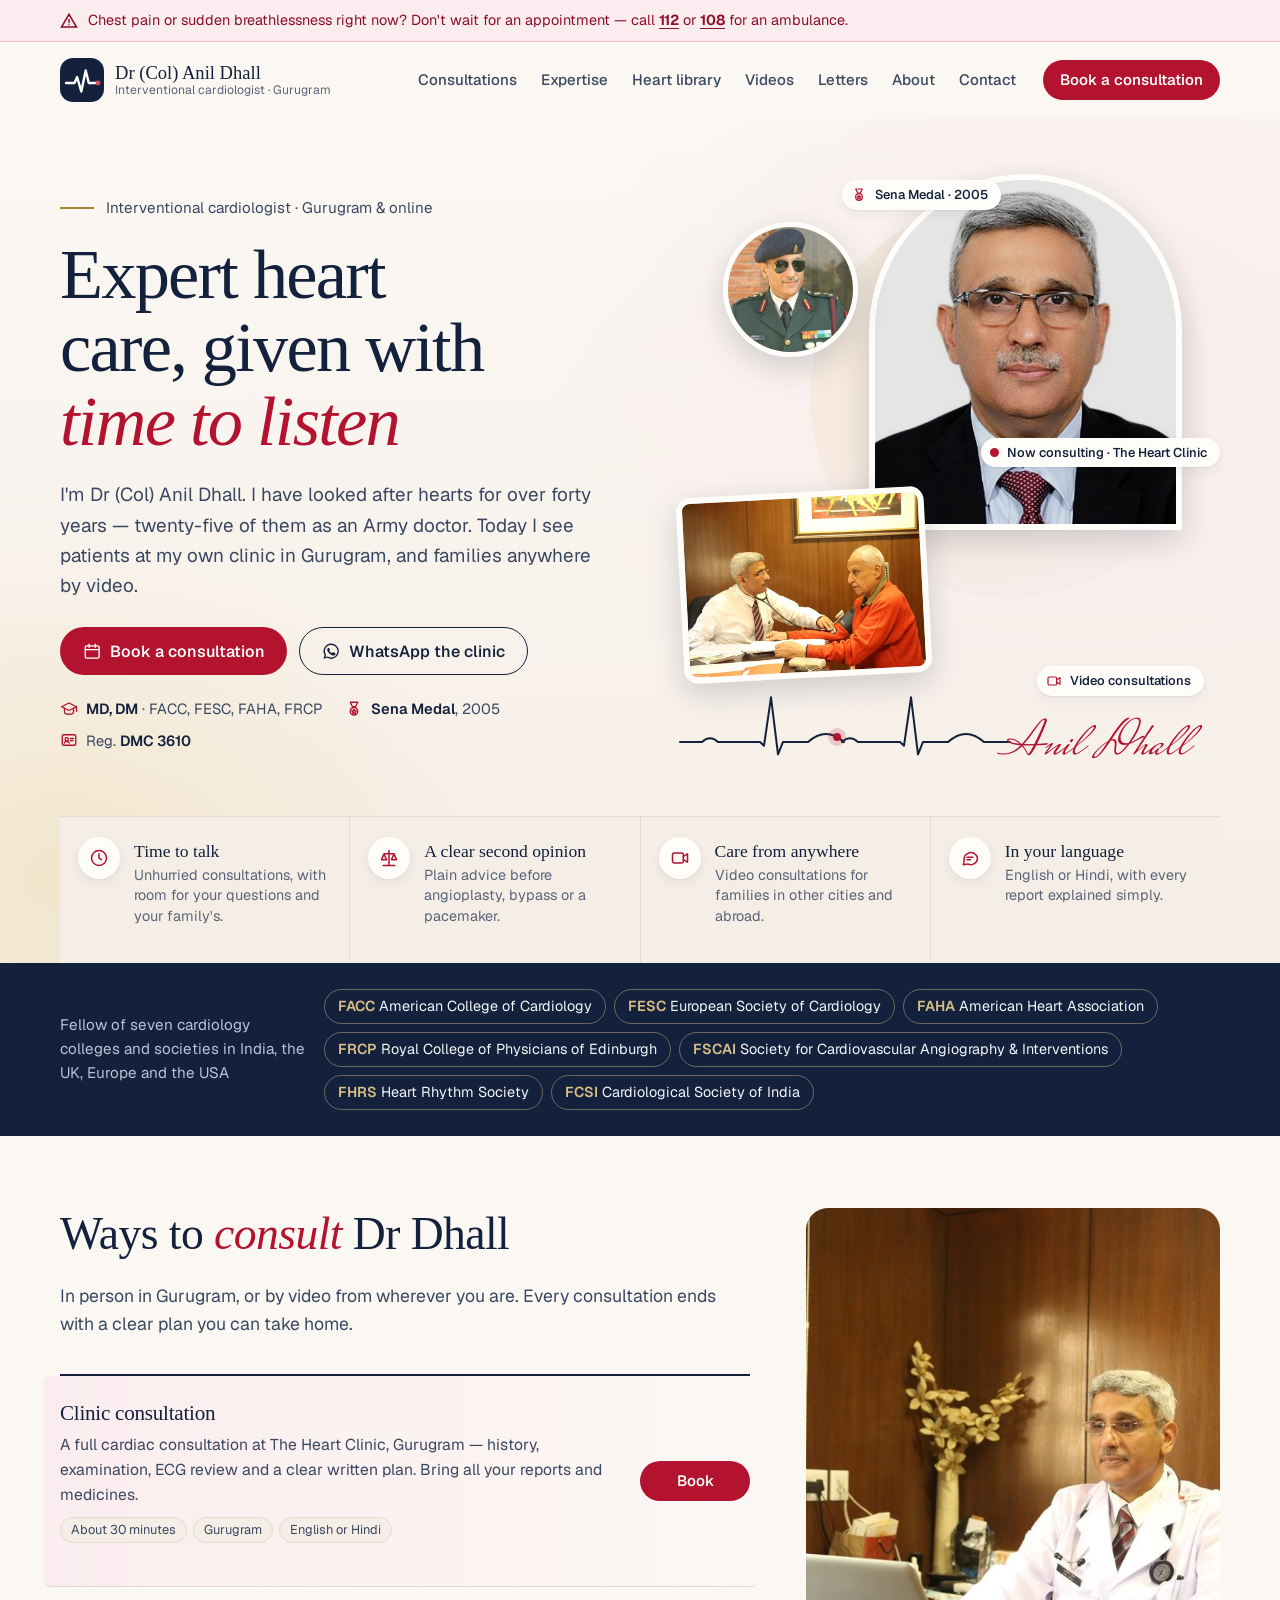
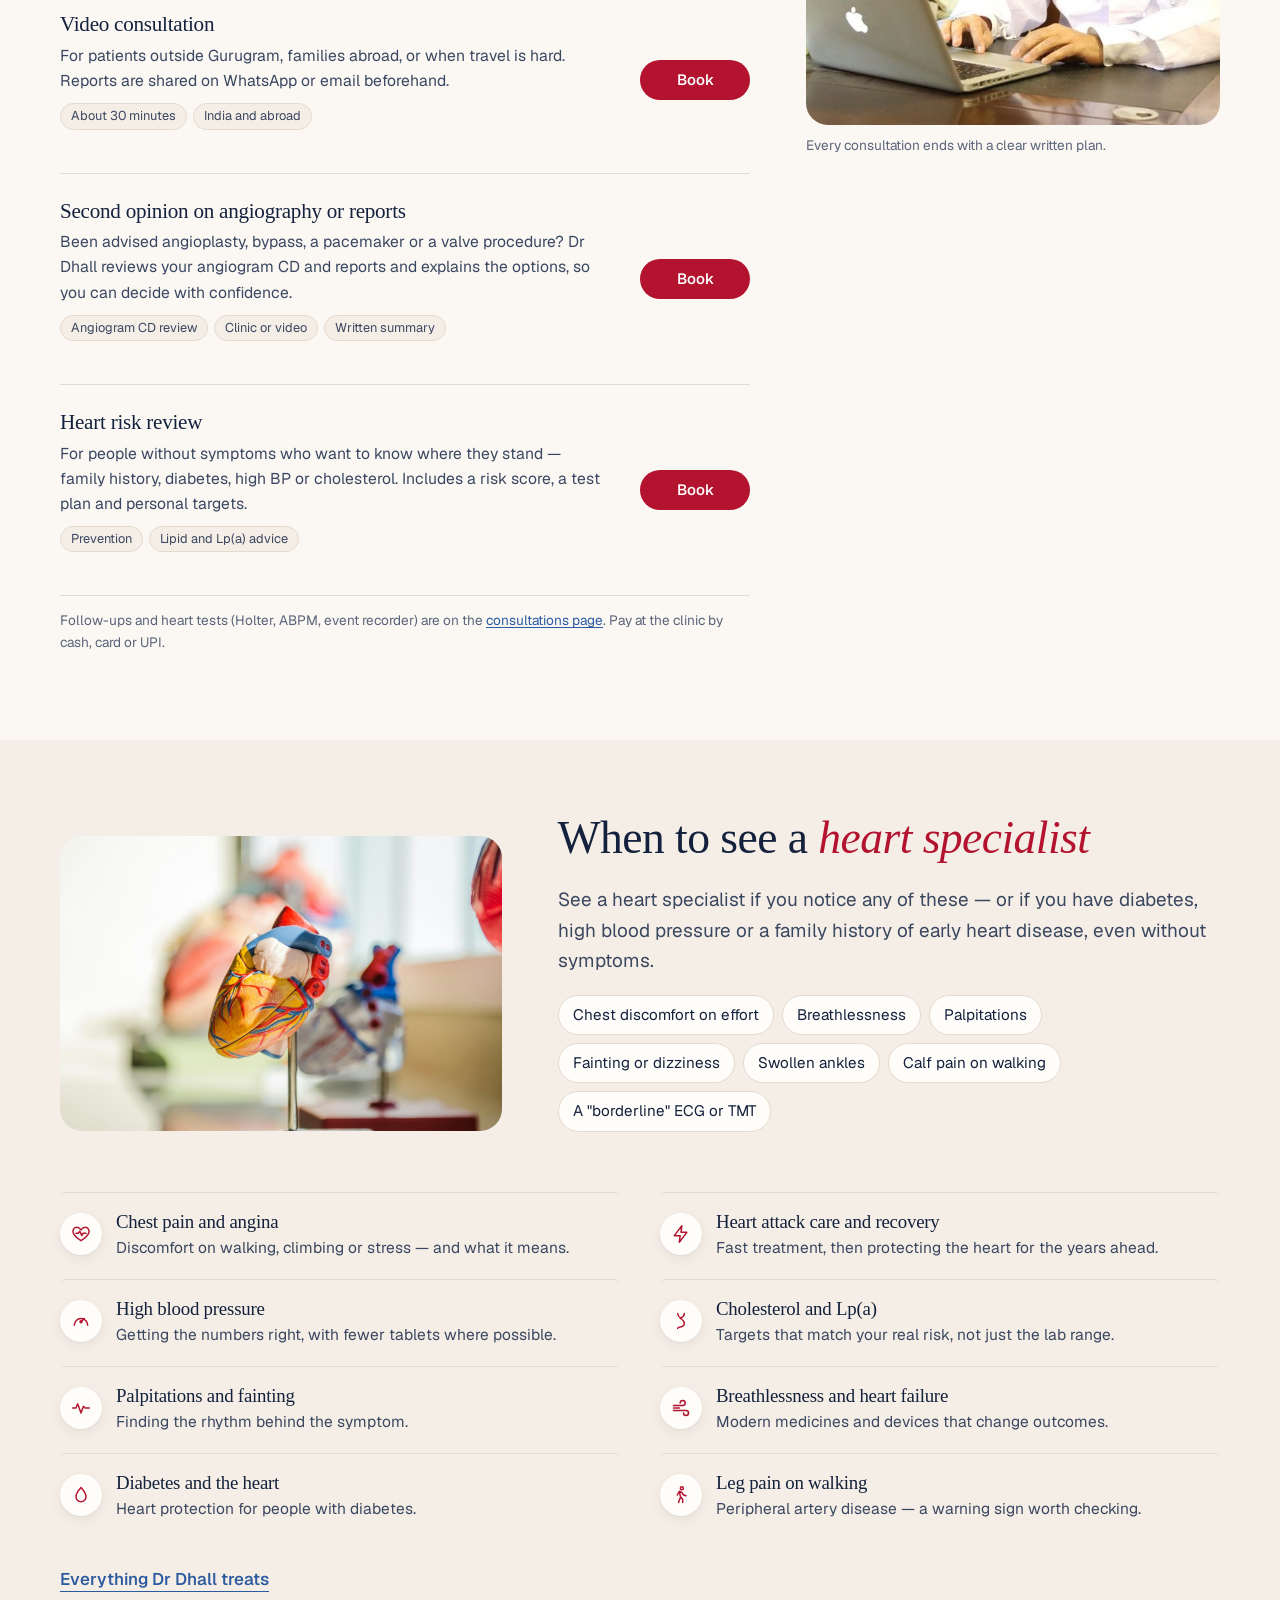
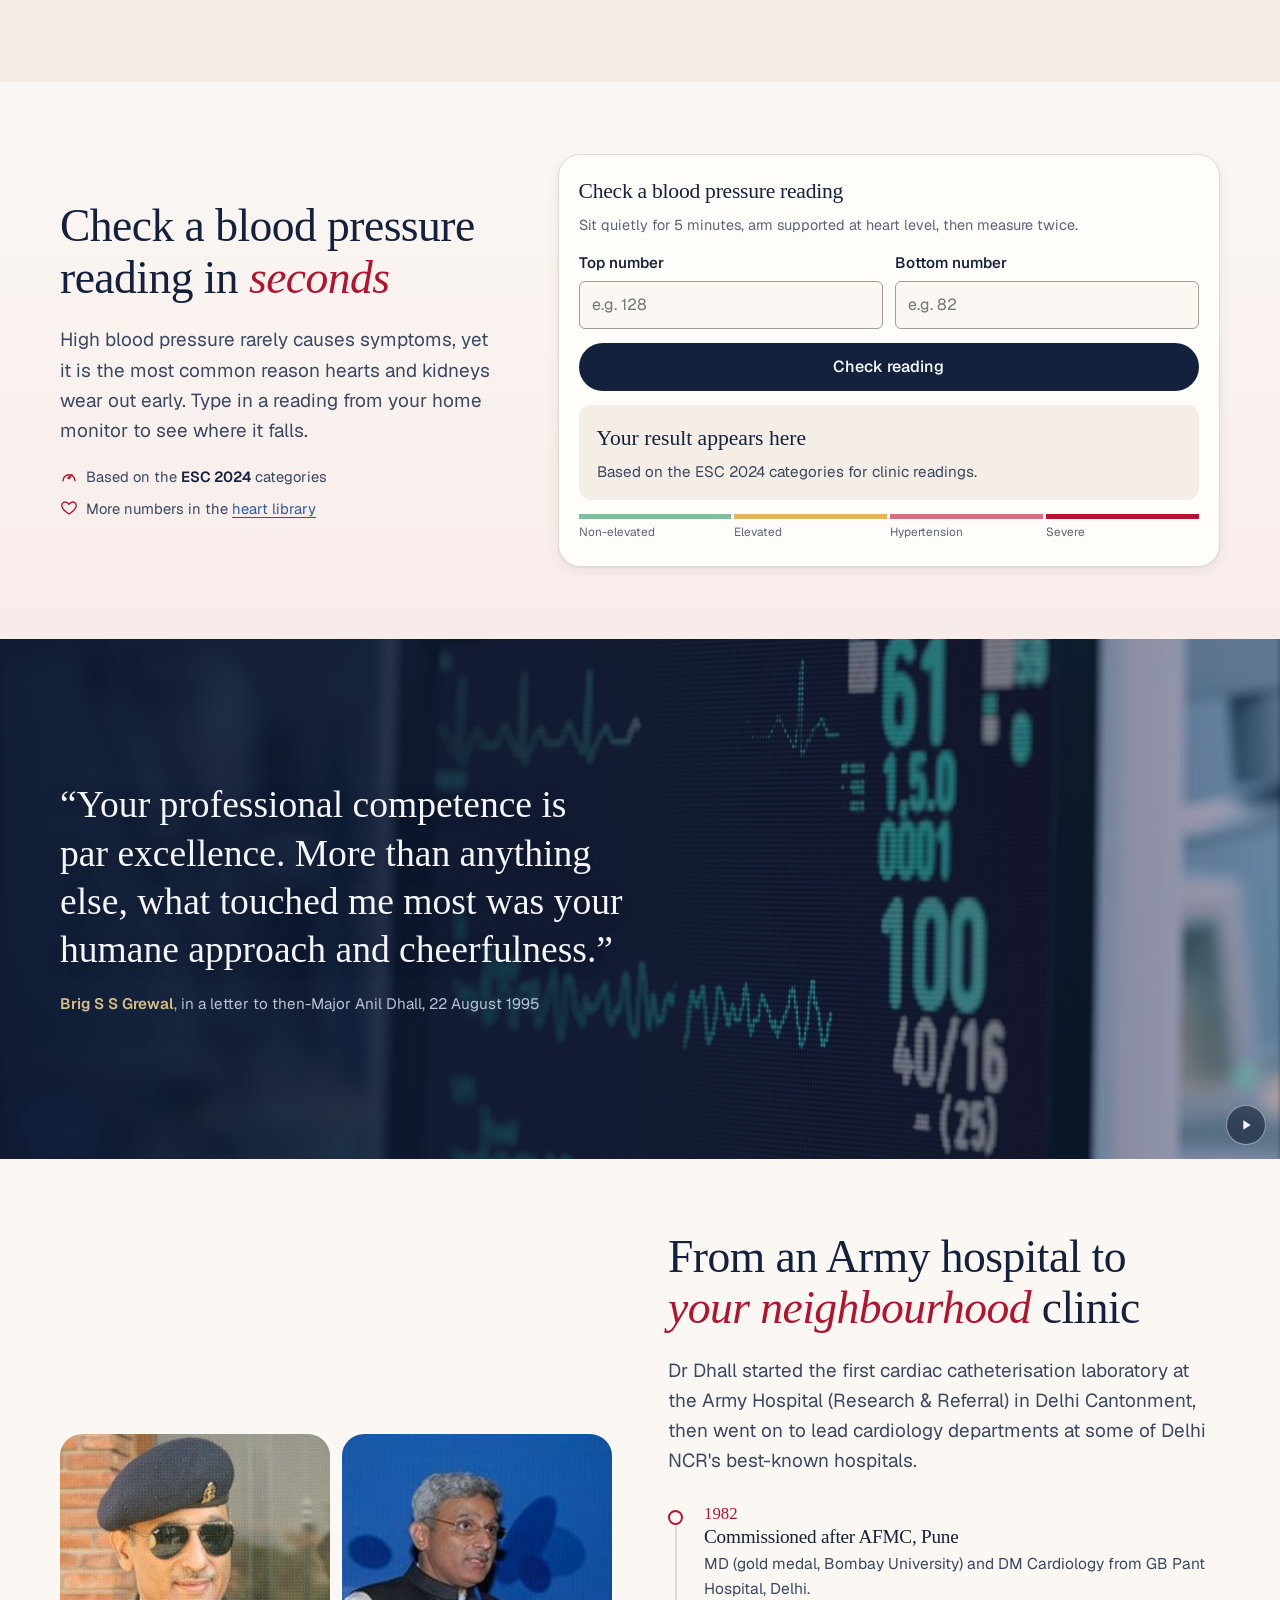
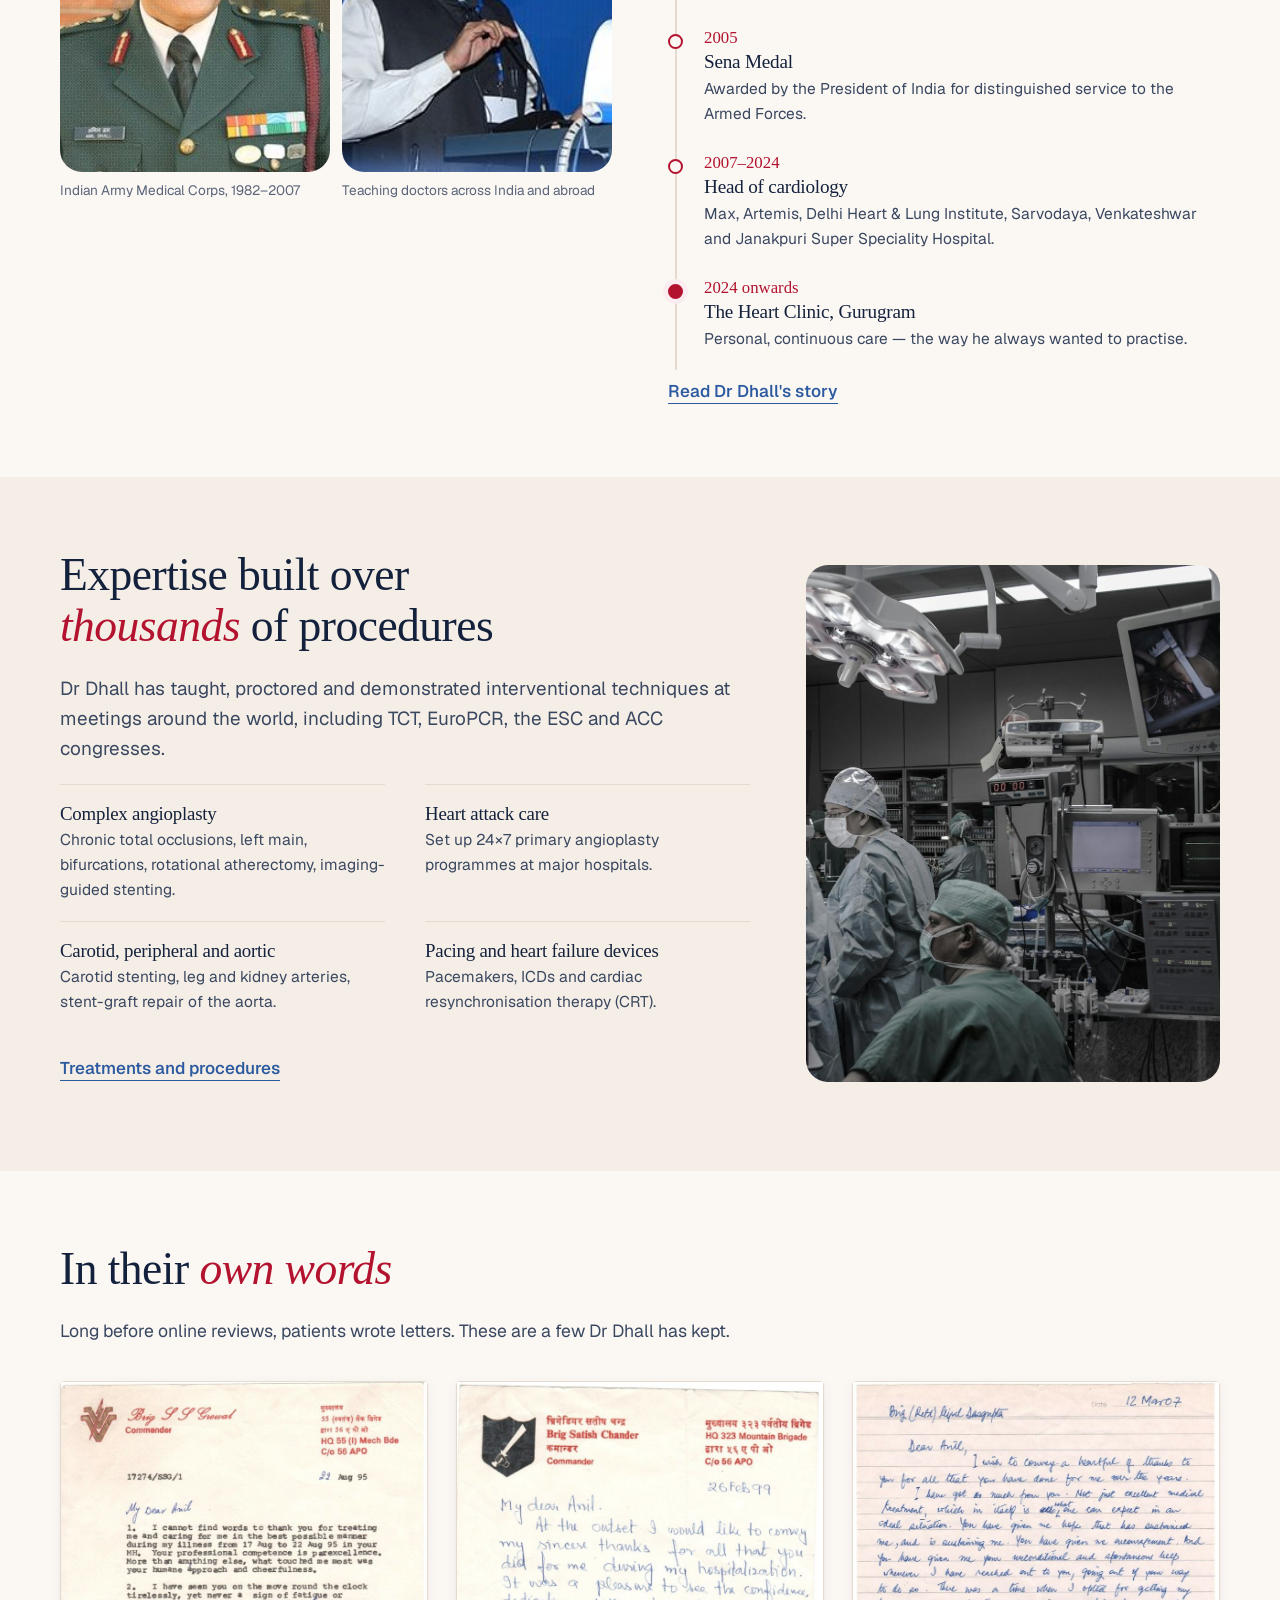
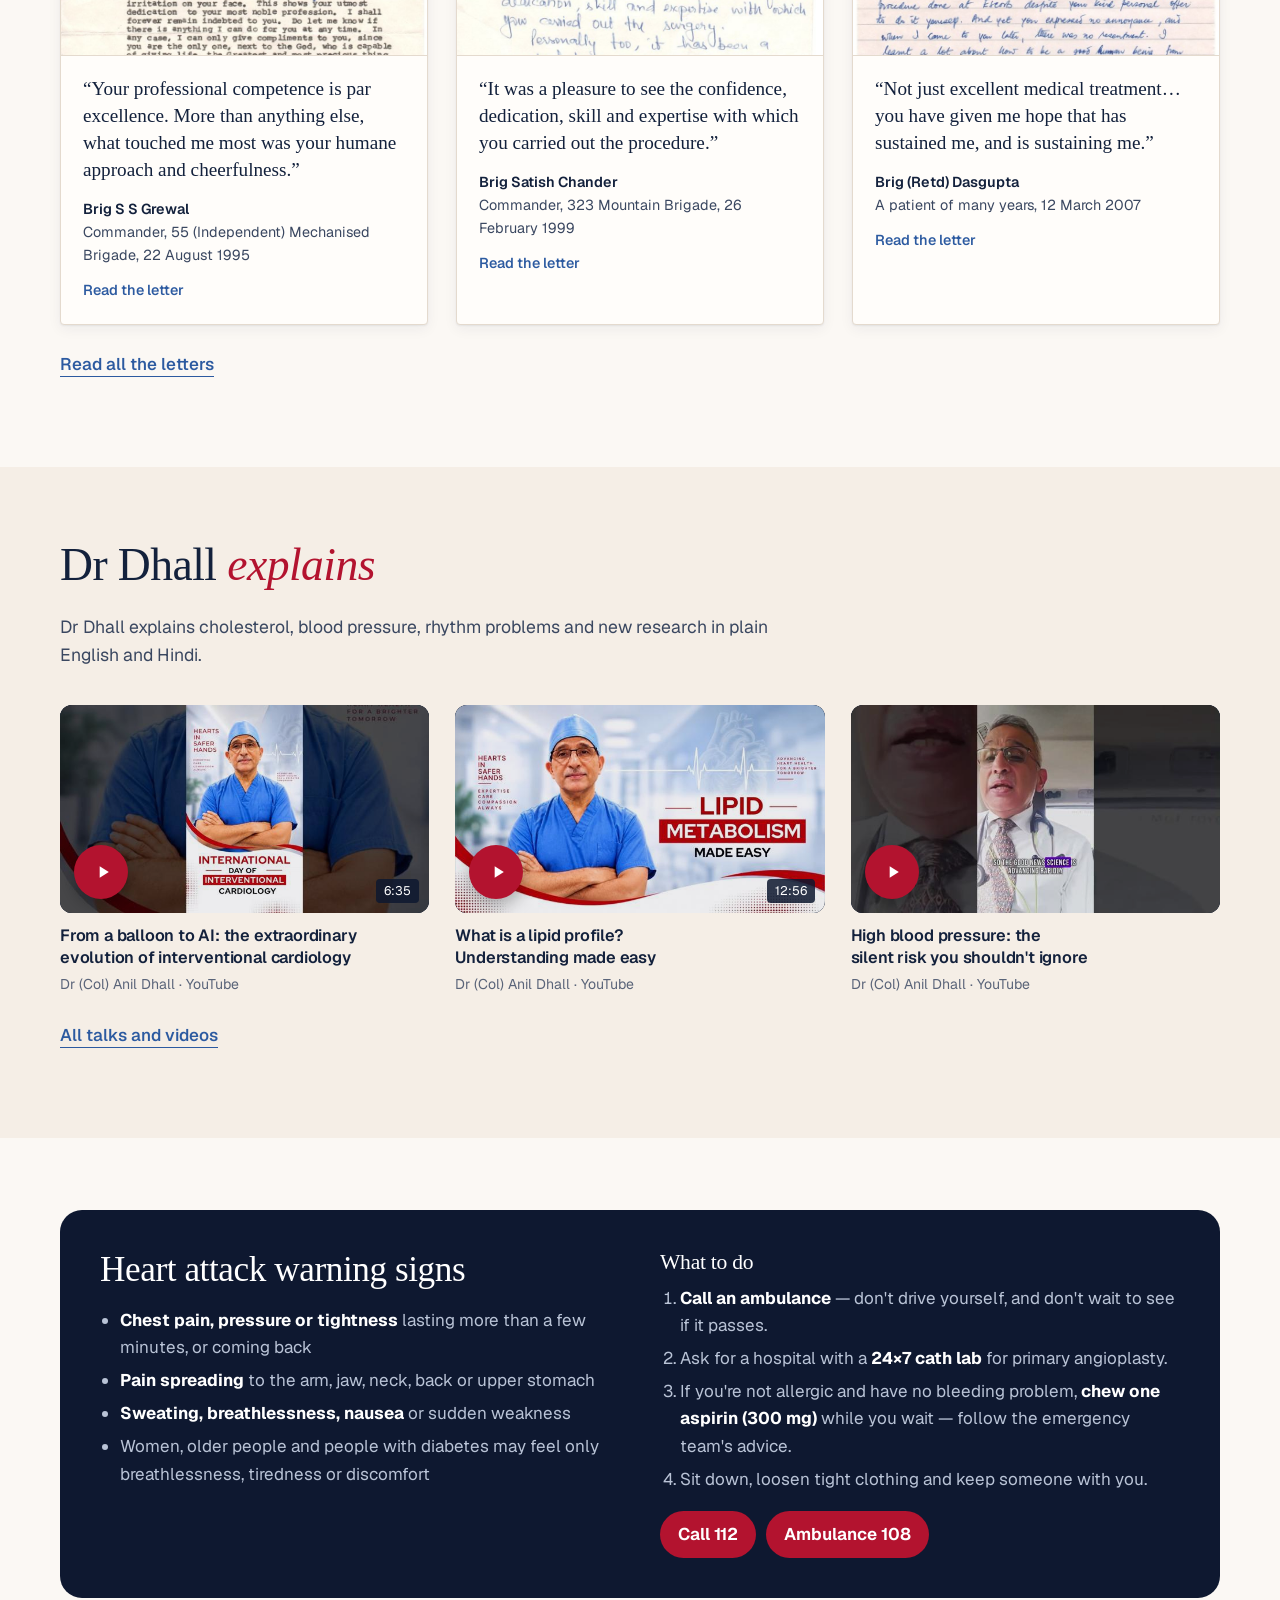
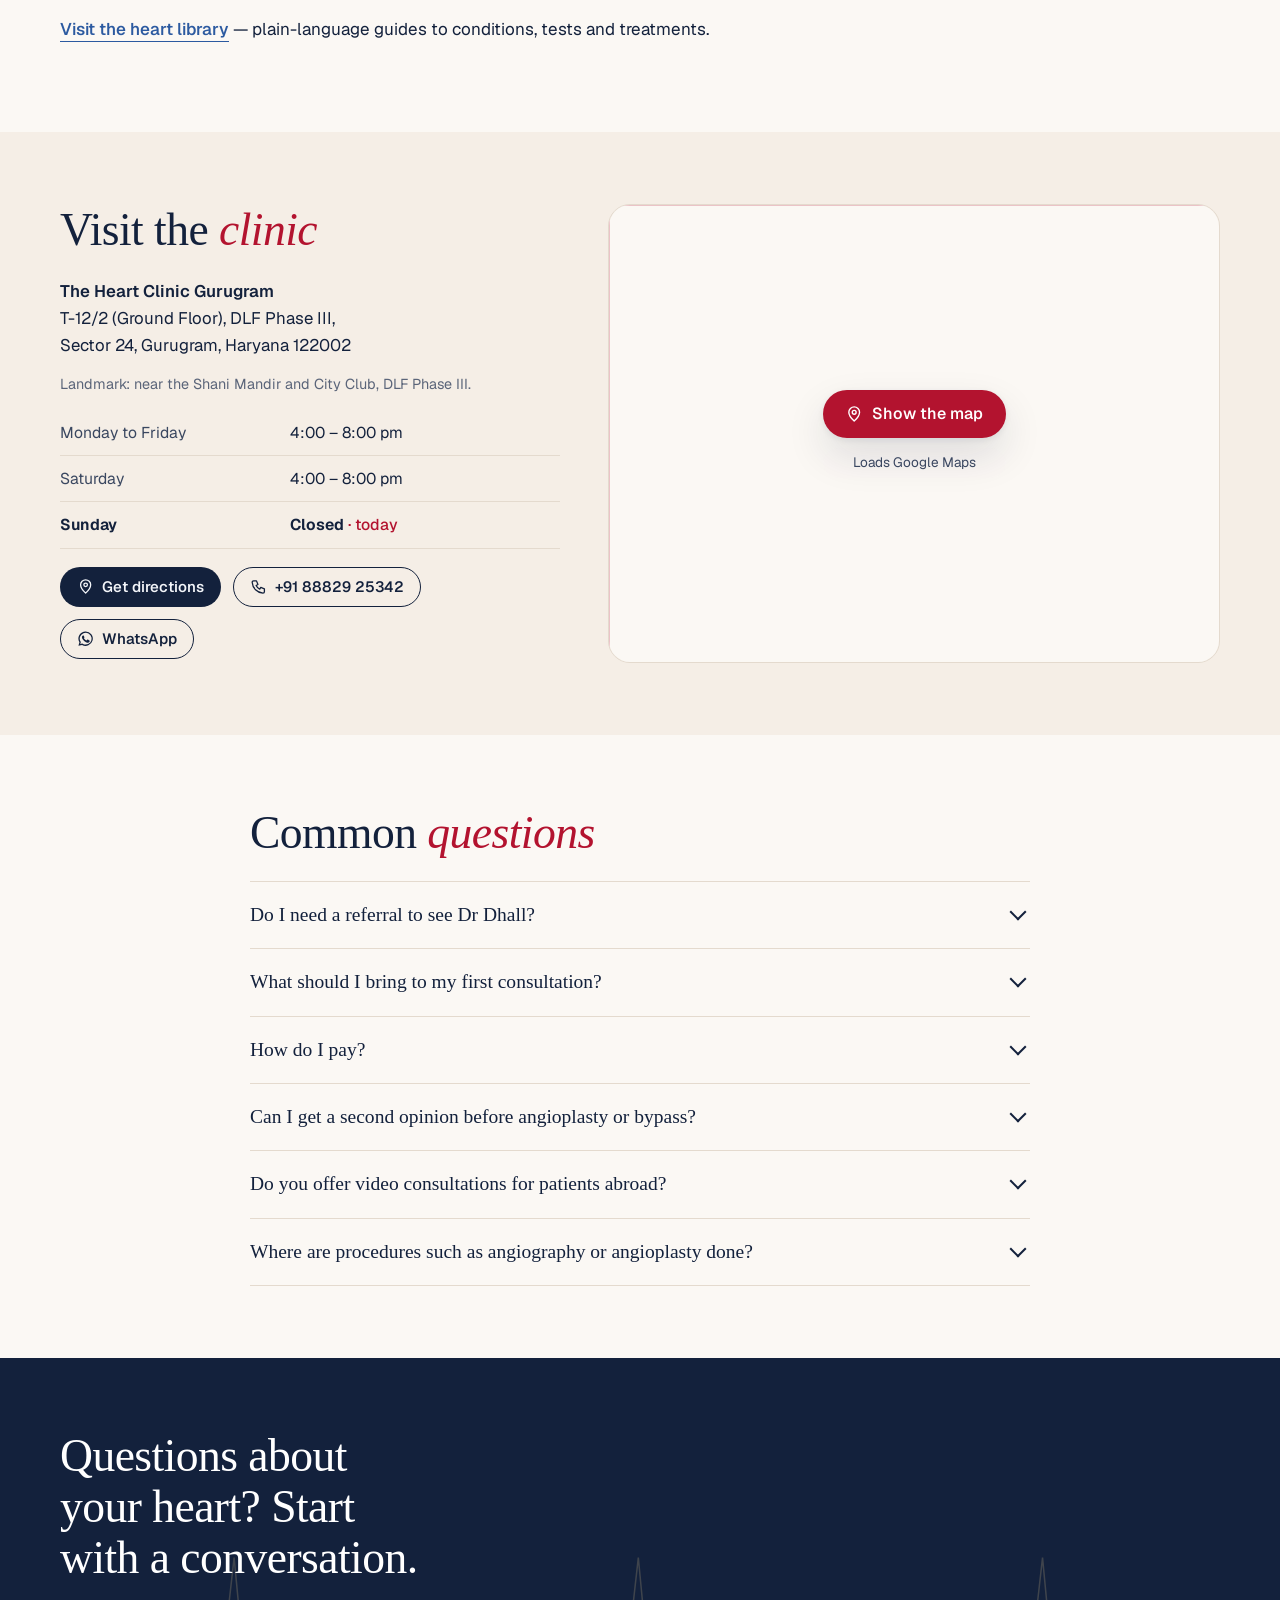
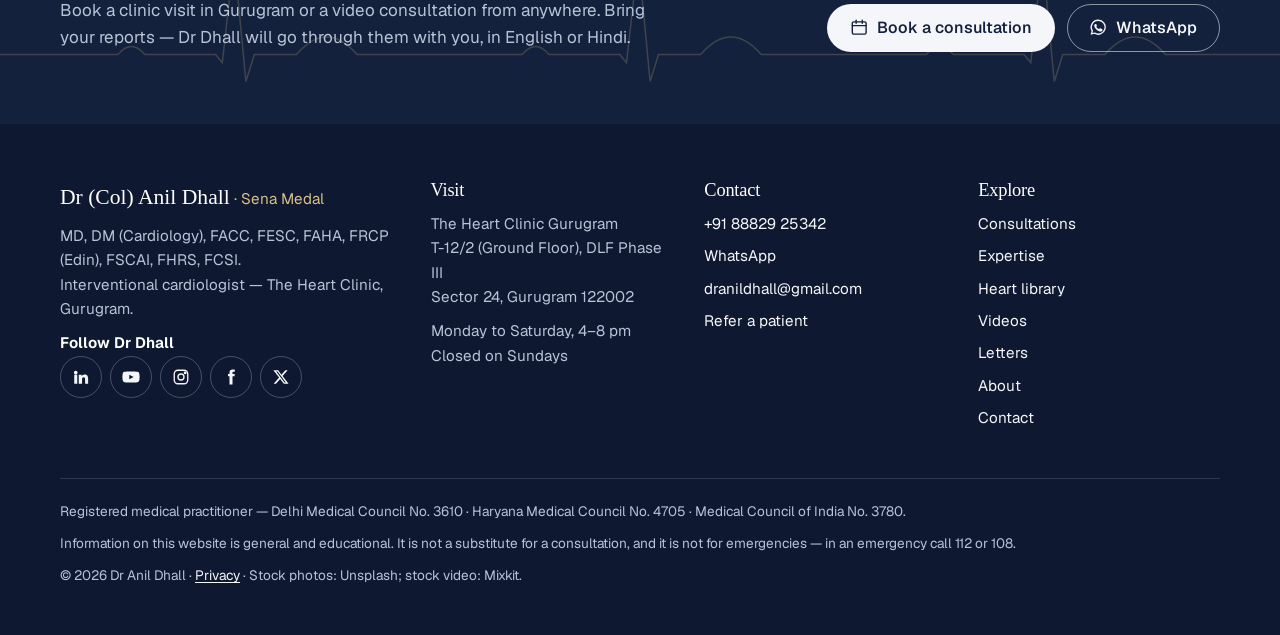
==== commit 0dcb5945: "Studio upgrade: house-style hero, follow-us, MarkBank updates, always-rebuild Warm palette; promise " ====
--- a/index.html
+++ b/index.html
@@ -3,14 +3,14 @@
 <head>
 <meta charset="utf-8">
 <meta name="viewport" content="width=device-width, initial-scale=1, viewport-fit=cover">
-<title>Dr (Col) Anil Dhall · Interventional Cardiologist in Gurugram</title>
-<meta name="description" content="Dr (Col) Anil Dhall, Sena Medal — interventional cardiologist at The Heart Clinic, Gurugram. MD, DM, FACC, FESC. Clinic and video consultations, second opinions, heart tests.">
+<title>Dr (Col) Anil Dhall · Cardiologist in Gurugram</title>
+<meta name="description" content="Interventional cardiologist at The Heart Clinic, Gurugram. MD, DM, FACC, FESC, Sena Medal. Clinic and video consultations, second opinions and heart tests.">
 <link rel="canonical" href="https://drbankata.github.io/anil-dhall/">
 <meta name="theme-color" content="#13213C">
 <meta property="og:type" content="website">
 <meta property="og:site_name" content="Dr (Col) Anil Dhall · Cardiologist">
-<meta property="og:title" content="Dr (Col) Anil Dhall · Interventional Cardiologist in Gurugram">
-<meta property="og:description" content="Dr (Col) Anil Dhall, Sena Medal — interventional cardiologist at The Heart Clinic, Gurugram. MD, DM, FACC, FESC. Clinic and video consultations, second opinions, heart tests.">
+<meta property="og:title" content="Dr (Col) Anil Dhall · Cardiologist in Gurugram">
+<meta property="og:description" content="Interventional cardiologist at The Heart Clinic, Gurugram. MD, DM, FACC, FESC, Sena Medal. Clinic and video consultations, second opinions and heart tests.">
 <meta property="og:url" content="https://drbankata.github.io/anil-dhall/">
 <meta property="og:image" content="https://drbankata.github.io/anil-dhall/assets/img/og-image.jpg">
 <meta property="og:locale" content="en_IN">
@@ -20,7 +20,7 @@
 <link rel="apple-touch-icon" href="assets/img/apple-touch-icon.png">
 <link rel="preload" href="assets/fonts/newsreader.woff2" as="font" type="font/woff2" crossorigin>
 <link rel="preload" href="assets/fonts/geist.woff2" as="font" type="font/woff2" crossorigin>
-<link rel="stylesheet" href="assets/css/site.css?v=2">
+<link rel="stylesheet" href="assets/css/site.css?v=3a13a574ea">
 <script type="application/ld+json">{"@context": "https://schema.org", "@type": "Physician", "name": "Dr (Col) Anil Dhall", "honorificPrefix": "Dr", "url": "https://drbankata.github.io/anil-dhall/", "image": "https://drbankata.github.io/anil-dhall/assets/img/anil-dhall.jpg", "description": "Interventional cardiologist in Gurugram. MD, DM (Cardiology), FACC, FESC, FAHA, FRCP (Edin), FSCAI, FHRS, FCSI. Sena Medal.", "medicalSpecialty": ["Cardiovascular", "https://schema.org/Cardiovascular"], "telephone": "+91-8882925342", "email": "dranildhall@gmail.com", "address": {"@type": "PostalAddress", "streetAddress": "T-12/2 (Ground Floor), DLF Phase III, Sector 24", "addressLocality": "Gurugram", "addressRegion": "Haryana", "postalCode": "122002", "addressCountry": "IN"}, "openingHoursSpecification": [{"@type": "OpeningHoursSpecification", "dayOfWeek": ["Monday", "Tuesday", "Wednesday", "Thursday", "Friday", "Saturday"], "opens": "16:00", "closes": "20:00"}], "knowsLanguage": ["en", "hi"], "sameAs": ["https://www.linkedin.com/in/anildhall", "https://www.youtube.com/@Dr.ColAnilDhall", "https://www.facebook.com/dranildhall/", "https://www.instagram.com/the.heartclinicgurugram/", "https://x.com/dhall_dr", "https://www.practo.com/delhi/doctor/dr-anil-dhall-cardiologist-3"]}</script>
 <script type="application/ld+json">{"@context": "https://schema.org", "@type": "FAQPage", "mainEntity": [{"@type": "Question", "name": "Do I need a referral to see Dr Dhall?", "acceptedAnswer": {"@type": "Answer", "text": "No. You can book directly. If another doctor has referred you, bring their note and all your reports."}}, {"@type": "Question", "name": "What should I bring to my first consultation?", "acceptedAnswer": {"@type": "Answer", "text": "All previous reports (ECG, echo, TMT, blood tests, discharge summaries), any angiography CD, and your current medicines or their strips. A list of questions helps too."}}, {"@type": "Question", "name": "How do I pay?", "acceptedAnswer": {"@type": "Answer", "text": "The clinic confirms the fee when you book. You can pay at the clinic by cash, card or UPI; for video consultations, payment details are shared when your time is confirmed."}}, {"@type": "Question", "name": "Can I get a second opinion before angioplasty or bypass?", "acceptedAnswer": {"@type": "Answer", "text": "Yes — this is one of the most common reasons families come. Dr Dhall reviews the angiogram and reports and explains, in plain language, which option suits you and why."}}, {"@type": "Question", "name": "Do you offer video consultations for patients abroad?", "acceptedAnswer": {"@type": "Answer", "text": "Yes. Many families in other cities or countries consult by video for their parents. Share reports on WhatsApp or email before the call."}}, {"@type": "Question", "name": "Where are procedures such as angiography or angioplasty done?", "acceptedAnswer": {"@type": "Answer", "text": "Procedures are done at accredited hospitals with a 24×7 cath lab in Delhi NCR. Dr Dhall will discuss the hospital, the plan and the expected costs with you at your consultation."}}]}</script>
 </head>
@@ -44,48 +44,39 @@
   </div>
 </header>
 <main id="main">
-<section class="hero ecg-paper" aria-labelledby="hero-title">
+<section class="hero" aria-labelledby="hero-title">
   <div class="wrap">
     <div class="hero-grid">
       <div class="hero-copy">
-        <p class="hero-kicker"><span class="pulse-dot" aria-hidden="true"></span>Now consulting at The Heart Clinic, Gurugram</p>
-        <h1 id="hero-title"><span class="rank">Dr (Col)</span>Anil Dhall</h1>
-        <p class="post-nom">Sena Medal · MD, DM (Cardiology), FACC, FESC, FAHA, FRCP (Edin), FSCAI, FHRS, FCSI</p>
-        <p class="hero-lede">An interventional cardiologist who has cared for hearts for over forty years — twenty-five of them in the Army.</p>
+        <p class="kicker"><span class="rule" aria-hidden="true"></span>Interventional cardiologist · Gurugram &amp; online</p>
+        <h1 id="hero-title">Expert heart care, given with <em>time to listen</em></h1>
+        <p class="hero-lede">I'm Dr (Col) Anil Dhall. I have looked after hearts for over forty years — twenty-five of them as an Army doctor. Today I see patients at my own clinic in Gurugram, and families anywhere by video.</p>
         <div class="btn-row">
           <a class="btn btn-red" href="consultations/#book"><svg viewBox="0 0 24 24" fill="none" stroke="currentColor" stroke-width="1.8" stroke-linecap="round" aria-hidden="true"><rect x="3" y="5" width="18" height="16" rx="2"/><path d="M3 10h18M8 3v4M16 3v4"/></svg>Book a consultation</a>
           <a class="btn btn-line" data-show="whatsapp" href="#"><svg viewBox="0 0 24 24" fill="currentColor" aria-hidden="true"><path d="M12 2a10 10 0 0 0-8.6 15.1L2 22l5-1.3A10 10 0 1 0 12 2Zm0 18.2a8.2 8.2 0 0 1-4.2-1.2l-.3-.2-3 .8.8-2.9-.2-.3A8.2 8.2 0 1 1 12 20.2Zm4.5-6.1c-.2-.1-1.5-.7-1.7-.8-.2-.1-.4-.1-.6.1l-.8 1c-.1.2-.3.2-.5.1a6.7 6.7 0 0 1-3.3-2.9c-.3-.4.2-.4.7-1.3.1-.2 0-.3 0-.4l-.8-1.8c-.2-.5-.4-.4-.6-.4h-.5a1 1 0 0 0-.7.3 3 3 0 0 0-.9 2.2 5.2 5.2 0 0 0 1.1 2.7 11.8 11.8 0 0 0 4.5 4c1.7.7 2.3.8 3.2.7a2.7 2.7 0 0 0 1.8-1.3 2.2 2.2 0 0 0 .2-1.3c-.1-.1-.3-.2-.5-.3Z"/></svg>WhatsApp the clinic</a>
         </div>
-        <ul class="hero-meta">
-          <li><svg viewBox="0 0 24 24" fill="none" stroke="currentColor" stroke-width="1.8" stroke-linecap="round" aria-hidden="true"><circle cx="12" cy="12" r="9"/><path d="M12 7v5l3 2"/></svg>Mon–Sat, 4–8 pm</li>
-          <li><svg viewBox="0 0 24 24" fill="none" stroke="currentColor" stroke-width="1.8" stroke-linecap="round" stroke-linejoin="round" aria-hidden="true"><rect x="3" y="6" width="13" height="12" rx="2"/><path d="m16 10 5-3v10l-5-3"/></svg>Video consultations</li>
-          <li><svg viewBox="0 0 24 24" fill="none" stroke="currentColor" stroke-width="1.8" stroke-linecap="round" aria-hidden="true"><circle cx="12" cy="12" r="9"/><path d="M3 12h18M12 3a14 14 0 0 1 0 18M12 3a14 14 0 0 0 0 18"/></svg>English and Hindi</li>
+        <ul class="trust">
+          <li><svg viewBox="0 0 24 24" fill="none" stroke="currentColor" stroke-width="1.8" stroke-linecap="round" stroke-linejoin="round" aria-hidden="true"><path d="m2 9 10-5 10 5-10 5L2 9Z"/><path d="M6 11v5c0 1.5 2.7 3 6 3s6-1.5 6-3v-5M22 9v6"/></svg><span><b>MD, DM</b> · FACC, FESC, FAHA, FRCP</span></li>
+          <li><svg viewBox="0 0 24 24" fill="none" stroke="currentColor" stroke-width="1.8" stroke-linecap="round" stroke-linejoin="round" aria-hidden="true"><path d="M7 3h10l-3 6h-4L7 3Z"/><circle cx="12" cy="15" r="5"/><path d="m12 12.5.9 1.8 2 .3-1.4 1.4.3 2-1.8-.9-1.8.9.3-2-1.4-1.4 2-.3Z"/></svg><span><b>Sena Medal</b>, 2005</span></li>
+          <li><svg viewBox="0 0 24 24" fill="none" stroke="currentColor" stroke-width="1.8" stroke-linecap="round" stroke-linejoin="round" aria-hidden="true"><rect x="3" y="5" width="18" height="14" rx="2"/><circle cx="9" cy="11" r="2.2"/><path d="M5.8 16c.6-1.6 1.8-2.4 3.2-2.4s2.6.8 3.2 2.4M14 10h4M14 13h3"/></svg><span>Reg. <b>DMC 3610</b></span></li>
         </ul>
       </div>
-      <figure class="portrait">
-        <div class="portrait-frame"><img src="assets/img/anil-dhall.jpg" alt="Portrait of Dr (Col) Anil Dhall" width="546" height="621" fetchpriority="high"></div>
-        <figcaption><strong>Dr (Col) Anil Dhall</strong><span>Sena Medal, 2005</span></figcaption>
-      </figure>
-    </div>
-    <div class="ecg-strip" aria-hidden="true">
-  <svg class="ecg-wide" viewBox="0 0 1200 170" preserveAspectRatio="xMinYMid meet">
-    <text class="ecg-read" x="2" y="166">II&#8195;25 mm/s&#8195;10 mm/mV&#8195;HR 60</text>
-    <path id="tr-w" class="ecg-line" vector-effect="non-scaling-stroke" d="M0,112 L100,112 q8,-12.0 16,0 L158,112 l4,6.0 l7,-78.0 l7,92.0 l5,-20.0 L206,112 q18,-26.0 36,0 L340,112 q8,-12.0 16,0 L398,112 l4,6.0 l7,-78.0 l7,92.0 l5,-20.0 L446,112 q18,-26.0 36,0 L580,112 q8,-12.0 16,0 L638,112 l4,6.0 l7,-78.0 l7,92.0 l5,-20.0 L686,112 q18,-26.0 36,0 L820,112"/>
-    <text class="ecg-sig" x="836" y="128">Anil Dhall</text>
-    <g class="ecg-runner"><circle class="ecg-halo" r="10"/><circle class="ecg-dot" r="4.5"/><animateMotion dur="3s" repeatCount="indefinite" rotate="0"><mpath href="#tr-w"/></animateMotion></g>
-  </svg>
-  <svg class="ecg-narrow" viewBox="0 0 640 170" preserveAspectRatio="xMinYMid meet">
-    <text class="ecg-read" x="2" y="166">II&#8195;25 mm/s&#8195;HR 60</text>
-    <path id="tr-n" class="ecg-line" vector-effect="non-scaling-stroke" d="M0,112 L40,112 q8,-12.0 16,0 L98,112 l4,6.0 l7,-78.0 l7,92.0 l5,-20.0 L146,112 q18,-26.0 36,0 L260,112 q8,-12.0 16,0 L318,112 l4,6.0 l7,-78.0 l7,92.0 l5,-20.0 L366,112 q18,-26.0 36,0 L400,112"/>
-    <text class="ecg-sig" x="410" y="128">Anil Dhall</text>
-    <g class="ecg-runner"><circle class="ecg-halo" r="10"/><circle class="ecg-dot" r="4.5"/><animateMotion dur="2.2s" repeatCount="indefinite" rotate="0"><mpath href="#tr-n"/></animateMotion></g>
-  </svg>
-</div>
-    <div class="hero-facts">
-      <div><b>1982</b><span>Graduated from the Armed Forces Medical College, Pune</span></div>
-      <div><b>25 years</b><span>in the Indian Armed Forces, retiring as a Colonel</span></div>
-      <div><b>Sena Medal</b><span>for distinguished service, from the President of India</span></div>
-      <div><b>≈200</b><span>free heart camps organised in India and abroad</span></div>
+      <div class="collage">
+        <div class="sun" aria-hidden="true"></div>
+        <figure class="c-portrait"><img src="assets/img/anil-dhall.jpg" alt="Portrait of Dr (Col) Anil Dhall" width="546" height="621" fetchpriority="high"></figure>
+        <figure class="c-consult"><img src="assets/img/photos/consultation.jpg" alt="Dr Dhall checking a patient's blood pressure at his desk" width="1024" height="683"></figure>
+        <figure class="c-army"><img src="assets/img/photos/army.jpg" alt="Colonel Anil Dhall in Army uniform" width="345" height="315"></figure>
+        <span class="hchip hchip-a"><span class="pulse-dot" aria-hidden="true"></span>Now consulting · The Heart Clinic</span>
+        <span class="hchip hchip-b"><svg viewBox="0 0 24 24" fill="none" stroke="currentColor" stroke-width="1.8" stroke-linecap="round" stroke-linejoin="round" aria-hidden="true"><path d="M7 3h10l-3 6h-4L7 3Z"/><circle cx="12" cy="15" r="5"/><path d="m12 12.5.9 1.8 2 .3-1.4 1.4.3 2-1.8-.9-1.8.9.3-2-1.4-1.4 2-.3Z"/></svg>Sena Medal · 2005</span>
+        <span class="hchip hchip-c"><svg viewBox="0 0 24 24" fill="none" stroke="currentColor" stroke-width="1.8" stroke-linecap="round" stroke-linejoin="round" aria-hidden="true"><rect x="3" y="6" width="13" height="12" rx="2"/><path d="m16 10 5-3v10l-5-3"/></svg>Video consultations</span>
+        <svg class="c-trace" viewBox="0 0 540 96" aria-hidden="true"><path id="tr-c" class="ecg-line" vector-effect="non-scaling-stroke" d="M0,64 L22,64 q8,-7.4 16,0 L80,64 l4,3.7 l7,-48.4 l7,57.0 l5,-12.4 L128,64 q18,-16.1 36,0 L162,64 q8,-7.4 16,0 L220,64 l4,3.7 l7,-48.4 l7,57.0 l5,-12.4 L268,64 q18,-16.1 36,0 L330,64"/><text class="ecg-sig" x="322" y="76">Anil Dhall</text><g class="ecg-runner"><circle class="ecg-halo" r="9"/><circle class="ecg-dot" r="4"/><animateMotion dur="2.4s" repeatCount="indefinite" rotate="0"><mpath href="#tr-c"/></animateMotion></g></svg>
+      </div>
+    </div>
+    <div class="benefits">
+      <div><span class="ico"><svg viewBox="0 0 24 24" fill="none" stroke="currentColor" stroke-width="1.8" stroke-linecap="round" aria-hidden="true"><circle cx="12" cy="12" r="9"/><path d="M12 7v5l3 2"/></svg></span><p><b>Time to talk</b><span>Unhurried consultations, with room for your questions and your family's.</span></p></div>
+      <div><span class="ico"><svg viewBox="0 0 24 24" fill="none" stroke="currentColor" stroke-width="1.8" stroke-linecap="round" stroke-linejoin="round" aria-hidden="true"><path d="M12 3v18M5 21h14M6 7h12M6 7l-3 7h6L6 7Zm12 0-3 7h6l-3-7Z"/></svg></span><p><b>A clear second opinion</b><span>Plain advice before angioplasty, bypass or a pacemaker.</span></p></div>
+      <div><span class="ico"><svg viewBox="0 0 24 24" fill="none" stroke="currentColor" stroke-width="1.8" stroke-linecap="round" stroke-linejoin="round" aria-hidden="true"><rect x="3" y="6" width="13" height="12" rx="2"/><path d="m16 10 5-3v10l-5-3"/></svg></span><p><b>Care from anywhere</b><span>Video consultations for families in other cities and abroad.</span></p></div>
+      <div><span class="ico"><svg viewBox="0 0 24 24" fill="none" stroke="currentColor" stroke-width="1.8" stroke-linecap="round" stroke-linejoin="round" aria-hidden="true"><path d="M21 12a8 8 0 0 1-11.6 7.1L4 20l1-4.6A8 8 0 1 1 21 12Z"/><path d="M8.5 11h7M8.5 14h4"/></svg></span><p><b>In your language</b><span>English or Hindi, with every report explained simply.</span></p></div>
     </div>
   </div>
 </section>
@@ -98,7 +89,7 @@
   <div class="wrap">
     <div class="split split-wide">
       <div>
-        <div class="sec-head"><h2 id="ways">Ways to see Dr Dhall</h2><p>In person in Gurugram, or by video from wherever you are. Every consultation ends with a clear plan you can take home.</p></div>
+        <div class="sec-head"><h2 id="ways">Ways to <em>consult</em> Dr Dhall</h2><p>In person in Gurugram, or by video from wherever you are. Every consultation ends with a clear plan you can take home.</p></div>
         <div class="fees"><div class="fee is-featured" id="svc-clinic">
   <div class="fee-main"><h3>Clinic consultation</h3><p>A full cardiac consultation at The Heart Clinic, Gurugram — history, examination, ECG review and a clear written plan. Bring all your reports and medicines.</p><ul class="fee-tags"><li>About 30 minutes</li><li>Gurugram</li><li>English or Hindi</li></ul></div>
   <div class="fee-act"><a class="btn btn-red btn-s" href="consultations/?service=clinic#book" data-book="clinic">Book</a><a class="btn btn-line btn-s" data-pay="clinic" href="#" hidden>Pay online</a><a class="btn btn-line btn-s" data-upi="clinic" href="#" hidden>Pay by UPI</a></div>
@@ -115,8 +106,8 @@
         <p class="sample-note">Follow-ups and heart tests (Holter, ABPM, event recorder) are on the <a href="consultations/">consultations page</a>. Pay at the clinic by cash, card or UPI.</p>
       </div>
       <div>
-        <figure class="photo" style="aspect-ratio:4/5"><img src="assets/img/photos/consultation.jpg" alt="Dr Dhall checking an elderly patient's blood pressure at his desk" loading="lazy" style="object-position:40% center"></figure>
-        <p class="photo-cap">Unhurried consultations, with time for your questions — and your family's.</p>
+        <figure class="photo" style="aspect-ratio:4/5"><img src="assets/img/photos/desk.jpg" alt="Dr Dhall in a white coat at his desk" loading="lazy" style="object-position:62% center"></figure>
+        <p class="photo-cap">Every consultation ends with a clear written plan.</p>
       </div>
     </div>
   </div>
@@ -127,13 +118,39 @@
     <div class="split split-narrow v-center" style="margin-bottom:36px">
       <figure class="photo" style="aspect-ratio:3/2"><img src="assets/img/photos/heart-model.jpg" alt="An anatomical model of the human heart" loading="lazy"></figure>
       <div>
-        <h2 id="when">When to see a cardiologist</h2>
+        <h2 id="when">When to see a <em>heart specialist</em></h2>
         <p class="lede">See a heart specialist if you notice any of these — or if you have diabetes, high blood pressure or a family history of early heart disease, even without symptoms.</p>
         <ul class="symptoms"><li>Chest discomfort on effort</li><li>Breathlessness</li><li>Palpitations</li><li>Fainting or dizziness</li><li>Swollen ankles</li><li>Calf pain on walking</li><li>A "borderline" ECG or TMT</li></ul>
       </div>
     </div>
-    <div class="cond-grid"><div class="cond"><h3><a href="heart-library/#angina" style="color:inherit;text-decoration:none">Chest pain and angina</a></h3><p>Discomfort on walking, climbing or stress — and what it means.</p></div><div class="cond"><h3><a href="heart-library/#heart-attack" style="color:inherit;text-decoration:none">Heart attack care and recovery</a></h3><p>Fast treatment, then protecting the heart for the years ahead.</p></div><div class="cond"><h3><a href="heart-library/#hypertension" style="color:inherit;text-decoration:none">High blood pressure</a></h3><p>Getting the numbers right, with fewer tablets where possible.</p></div><div class="cond"><h3><a href="heart-library/#cholesterol" style="color:inherit;text-decoration:none">Cholesterol and Lp(a)</a></h3><p>Targets that match your real risk, not just the lab range.</p></div><div class="cond"><h3><a href="heart-library/#palpitations" style="color:inherit;text-decoration:none">Palpitations and fainting</a></h3><p>Finding the rhythm behind the symptom.</p></div><div class="cond"><h3><a href="heart-library/#heart-failure" style="color:inherit;text-decoration:none">Breathlessness and heart failure</a></h3><p>Modern medicines and devices that change outcomes.</p></div><div class="cond"><h3><a href="heart-library/#diabetes" style="color:inherit;text-decoration:none">Diabetes and the heart</a></h3><p>Heart protection for people with diabetes.</p></div><div class="cond"><h3><a href="heart-library/#pad" style="color:inherit;text-decoration:none">Leg pain on walking</a></h3><p>Peripheral artery disease — a warning sign worth checking.</p></div></div>
+    <div class="cond-grid"><a class="cond cond-link" href="heart-library/#angina"><span class="cico"><svg viewBox="0 0 24 24" fill="none" stroke="currentColor" stroke-width="1.8" stroke-linecap="round" stroke-linejoin="round" aria-hidden="true"><path d="M12 20s-7.5-4.6-9.3-9.2C1.4 7.4 3.6 4 7 4c2 0 3.6 1.1 5 3 1.4-1.9 3-3 5-3 3.4 0 5.6 3.4 4.3 6.8C19.5 15.4 12 20 12 20Z"/><path d="M6 11h3l1.5-2.5L13 14l1.5-3H18"/></svg></span><span><h3>Chest pain and angina</h3><p>Discomfort on walking, climbing or stress — and what it means.</p></span></a><a class="cond cond-link" href="heart-library/#heart-attack"><span class="cico"><svg viewBox="0 0 24 24" fill="none" stroke="currentColor" stroke-width="1.8" stroke-linecap="round" stroke-linejoin="round" aria-hidden="true"><path d="M13 2 4 14h7l-1 8 9-12h-7l1-8Z"/></svg></span><span><h3>Heart attack care and recovery</h3><p>Fast treatment, then protecting the heart for the years ahead.</p></span></a><a class="cond cond-link" href="heart-library/#hypertension"><span class="cico"><svg viewBox="0 0 24 24" fill="none" stroke="currentColor" stroke-width="1.8" stroke-linecap="round" stroke-linejoin="round" aria-hidden="true"><path d="M4 17a8 8 0 1 1 16 0"/><path d="m12 13 4-4"/><circle cx="12" cy="13" r="1.2"/></svg></span><span><h3>High blood pressure</h3><p>Getting the numbers right, with fewer tablets where possible.</p></span></a><a class="cond cond-link" href="heart-library/#cholesterol"><span class="cico"><svg viewBox="0 0 24 24" fill="none" stroke="currentColor" stroke-width="1.8" stroke-linecap="round" aria-hidden="true"><path d="M8 3c0 6 8 6 8 12s-8 3-8 6M16 3c0 4-3 5-5 6"/></svg></span><span><h3>Cholesterol and Lp(a)</h3><p>Targets that match your real risk, not just the lab range.</p></span></a><a class="cond cond-link" href="heart-library/#palpitations"><span class="cico"><svg viewBox="0 0 24 24" fill="none" stroke="currentColor" stroke-width="1.8" stroke-linecap="round" stroke-linejoin="round" aria-hidden="true"><path d="M2 12h4l2-5 4 11 3-8 2 2h5"/></svg></span><span><h3>Palpitations and fainting</h3><p>Finding the rhythm behind the symptom.</p></span></a><a class="cond cond-link" href="heart-library/#heart-failure"><span class="cico"><svg viewBox="0 0 24 24" fill="none" stroke="currentColor" stroke-width="1.8" stroke-linecap="round" aria-hidden="true"><path d="M3 9h11a3 3 0 1 0-3-3M3 15h15a3 3 0 1 1-3 3M3 12h7"/></svg></span><span><h3>Breathlessness and heart failure</h3><p>Modern medicines and devices that change outcomes.</p></span></a><a class="cond cond-link" href="heart-library/#diabetes"><span class="cico"><svg viewBox="0 0 24 24" fill="none" stroke="currentColor" stroke-width="1.8" stroke-linecap="round" stroke-linejoin="round" aria-hidden="true"><path d="M12 3s6 6.6 6 11a6 6 0 0 1-12 0c0-4.4 6-11 6-11Z"/></svg></span><span><h3>Diabetes and the heart</h3><p>Heart protection for people with diabetes.</p></span></a><a class="cond cond-link" href="heart-library/#pad"><span class="cico"><svg viewBox="0 0 24 24" fill="none" stroke="currentColor" stroke-width="1.8" stroke-linecap="round" stroke-linejoin="round" aria-hidden="true"><circle cx="13" cy="4" r="1.8"/><path d="m9 21 2.5-6.5L14 17v4M7.5 12l2.5-4.5 3 1.5 2 3 3 1M11.5 14.5 10 8"/></svg></span><span><h3>Leg pain on walking</h3><p>Peripheral artery disease — a warning sign worth checking.</p></span></a></div>
     <p style="margin-top:26px"><a class="link-arrow" href="expertise/">Everything Dr Dhall treats</a></p>
+  </div>
+</section>
+
+<section class="section bp-band" aria-labelledby="bp-h2">
+  <div class="wrap">
+    <div class="split split-narrow v-center">
+      <div>
+        <h2 id="bp-h2">Check a blood pressure reading in <em>seconds</em></h2>
+        <p class="lede">High blood pressure rarely causes symptoms, yet it is the most common reason hearts and kidneys wear out early. Type in a reading from your home monitor to see where it falls.</p>
+        <ul class="trust" style="margin-top:6px">
+          <li><svg viewBox="0 0 24 24" fill="none" stroke="currentColor" stroke-width="1.8" stroke-linecap="round" stroke-linejoin="round" aria-hidden="true"><path d="M4 17a8 8 0 1 1 16 0"/><path d="m12 13 4-4"/><circle cx="12" cy="13" r="1.2"/></svg><span>Based on the <b>ESC 2024</b> categories</span></li>
+          <li><svg viewBox="0 0 24 24" fill="none" stroke="currentColor" stroke-width="1.8" stroke-linecap="round" stroke-linejoin="round" aria-hidden="true"><path d="M12 20s-7.5-4.6-9.3-9.2C1.4 7.4 3.6 4 7 4c2 0 3.6 1.1 5 3 1.4-1.9 3-3 5-3 3.4 0 5.6 3.4 4.3 6.8C19.5 15.4 12 20 12 20Z"/></svg><span>More numbers in the <a href="heart-library/#nums">heart library</a></span></li>
+        </ul>
+      </div>
+      <form class="bp-tool" id="bp-form" aria-labelledby="bp-h" novalidate>
+        <h3 id="bp-h">Check a blood pressure reading</h3>
+        <p class="small muted" style="margin:0">Sit quietly for 5 minutes, arm supported at heart level, then measure twice.</p>
+        <div class="bp-inputs">
+          <div class="field"><label for="bp-sys">Top number</label><input id="bp-sys" name="sys" inputmode="numeric" maxlength="3" placeholder="e.g. 128"></div>
+          <div class="field"><label for="bp-dia">Bottom number</label><input id="bp-dia" name="dia" inputmode="numeric" maxlength="3" placeholder="e.g. 82"></div>
+        </div>
+        <button class="btn btn-ink" type="submit" style="width:100%;margin-bottom:14px">Check reading</button>
+        <div class="bp-out" id="bp-out" aria-live="polite"><b>Your result appears here</b><p>Based on the ESC 2024 categories for clinic readings.</p></div>
+        <div class="bp-scale" aria-hidden="true"><span>Non-elevated</span><span>Elevated</span><span>Hypertension</span><span>Severe</span></div>
+      </form>
+    </div>
   </div>
 </section>
 
@@ -150,10 +167,10 @@
     <div class="split v-center">
       <div class="duo">
         <figure><div class="photo"><img src="assets/img/photos/army.jpg" alt="Colonel Anil Dhall in Army uniform" loading="lazy"></div><figcaption>Indian Army Medical Corps, 1982–2007</figcaption></figure>
-        <figure><div class="photo"><img src="assets/img/photos/desk.jpg" alt="Dr Dhall at his desk in a white coat" loading="lazy" style="object-position:62% center"></div><figcaption>In practice in Delhi NCR since 2007</figcaption></figure>
-      </div>
-      <div>
-        <h2 id="story">From an Army hospital to your neighbourhood clinic</h2>
+        <figure><div class="photo"><img src="assets/img/photos/lecture.jpg" alt="Dr Dhall speaking at a cardiology meeting" loading="lazy"></div><figcaption>Teaching doctors across India and abroad</figcaption></figure>
+      </div>
+      <div>
+        <h2 id="story">From an Army hospital to <em>your neighbourhood</em> clinic</h2>
         <p class="lede">Dr Dhall started the first cardiac catheterisation laboratory at the Army Hospital (Research &amp; Referral) in Delhi Cantonment, then went on to lead cardiology departments at some of Delhi NCR's best-known hospitals.</p>
         <ol class="chapters" style="margin-top:26px">
           <li><span class="yr">1982</span><h3>Commissioned after AFMC, Pune</h3><p>MD (gold medal, Bombay University) and DM Cardiology from GB Pant Hospital, Delhi.</p></li>
@@ -171,7 +188,7 @@
   <div class="wrap">
     <div class="split split-wide v-center">
       <div>
-        <h2 id="expert">Expertise built over thousands of procedures</h2>
+        <h2 id="expert">Expertise built over <em>thousands</em> of procedures</h2>
         <p class="lede">Dr Dhall has taught, proctored and demonstrated interventional techniques at meetings around the world, including TCT, EuroPCR, the ESC and ACC congresses.</p>
         <div class="cond-grid" style="margin-top:20px">
           <div class="cond"><h3>Complex angioplasty</h3><p>Chronic total occlusions, left main, bifurcations, rotational atherectomy, imaging-guided stenting.</p></div>
@@ -188,7 +205,7 @@
 
 <section class="section" aria-labelledby="letters-h">
   <div class="wrap">
-    <div class="sec-head"><h2 id="letters-h">Letters from patients</h2><p>Long before online reviews, patients wrote letters. These are a few Dr Dhall has kept.</p></div>
+    <div class="sec-head"><h2 id="letters-h">In their <em>own words</em></h2><p>Long before online reviews, patients wrote letters. These are a few Dr Dhall has kept.</p></div>
     <div class="letters"><button class="letter" type="button" data-letter="lt-grewal" aria-haspopup="dialog">
   <div class="letter-img"><img src="assets/img/letters/grewal-1995.jpg" alt="The original letter from Brig S S Grewal" loading="lazy"></div><span class="letter-body"><q>Your professional competence is par excellence. More than anything else, what touched me most was your humane approach and cheerfulness.</q><span class="who"><b>Brig S S Grewal</b>Commander, 55 (Independent) Mechanised Brigade, 22 August 1995</span><span class="read">Read the letter</span></span>
 </button><button class="letter" type="button" data-letter="lt-chander" aria-haspopup="dialog">
@@ -229,7 +246,7 @@
 
 <section class="section panel" aria-labelledby="talks">
   <div class="wrap">
-    <div class="sec-head"><h2 id="talks">Talks and videos</h2><p>Dr Dhall explains cholesterol, blood pressure, rhythm problems and new research in plain English and Hindi.</p></div>
+    <div class="sec-head"><h2 id="talks">Dr Dhall <em>explains</em></h2><p>Dr Dhall explains cholesterol, blood pressure, rhythm problems and new research in plain English and Hindi.</p></div>
     <div class="vids"><article class="vid" data-topic="interventional">
   <div class="vid-box"><button class="vid-btn" type="button" data-yt="YGEaJ_8KYtM" aria-label="Play video: From a balloon to AI: the extraordinary evolution of interventional cardiology"><img src="assets/img/videos/YGEaJ_8KYtM.jpg" alt="" loading="lazy" width="640" height="360"><span class="play"><svg viewBox="0 0 24 24" fill="currentColor" aria-hidden="true"><path d="M8 5v14l11-7z"/></svg></span><span class="dur">6:35</span></button></div>
   <h3>From a balloon to AI: the extraordinary evolution of interventional cardiology</h3><p>Dr (Col) Anil Dhall · YouTube</p>
@@ -268,7 +285,7 @@
 
 <section class="section panel" id="visit"><div class="wrap"><div class="visit">
   <div>
-    <h2>Visit the clinic</h2>
+    <h2>Visit the <em>clinic</em></h2>
     <address class="addr"><strong>The Heart Clinic Gurugram</strong><br>T-12/2 (Ground Floor), DLF Phase III,<br>Sector 24, Gurugram, Haryana 122002</address>
     <p class="muted small">Landmark: near the Shani Mandir and City Club, DLF Phase III.</p>
     <table class="hours"><caption class="sr-only">Clinic hours</caption><tbody>
@@ -280,7 +297,7 @@
   <div class="map"><div class="map-load ecg-paper"><div><button class="btn btn-red" type="button" data-map="https://www.google.com/maps?q=The+Heart+Clinic+Gurugram,+T-12/2+DLF+Phase+3,+Sector+24,+Gurugram,+Haryana+122002&output=embed"><svg viewBox="0 0 24 24" fill="none" stroke="currentColor" stroke-width="1.8" stroke-linecap="round" stroke-linejoin="round" aria-hidden="true"><path d="M12 21s-7-6.2-7-11.5A7 7 0 0 1 19 9.5C19 14.8 12 21 12 21Z"/><circle cx="12" cy="9.5" r="2.5"/></svg>Show the map</button><p>Loads Google Maps</p></div></div></div>
 </div></div></section>
 
-<section class="section" aria-labelledby="faq-h"><div class="wrap wrap-n"><h2 id="faq-h">Common questions</h2><div class="faq"><details><summary>Do I need a referral to see Dr Dhall?</summary><div class="ans"><p>No. You can book directly. If another doctor has referred you, bring their note and all your reports.</p></div></details><details><summary>What should I bring to my first consultation?</summary><div class="ans"><p>All previous reports (ECG, echo, TMT, blood tests, discharge summaries), any angiography CD, and your current medicines or their strips. A list of questions helps too.</p></div></details><details><summary>How do I pay?</summary><div class="ans"><p>The clinic confirms the fee when you book. You can pay at the clinic by cash, card or UPI; for video consultations, payment details are shared when your time is confirmed.</p></div></details><details><summary>Can I get a second opinion before angioplasty or bypass?</summary><div class="ans"><p>Yes — this is one of the most common reasons families come. Dr Dhall reviews the angiogram and reports and explains, in plain language, which option suits you and why.</p></div></details><details><summary>Do you offer video consultations for patients abroad?</summary><div class="ans"><p>Yes. Many families in other cities or countries consult by video for their parents. Share reports on WhatsApp or email before the call.</p></div></details><details><summary>Where are procedures such as angiography or angioplasty done?</summary><div class="ans"><p>Procedures are done at accredited hospitals with a 24×7 cath lab in Delhi NCR. Dr Dhall will discuss the hospital, the plan and the expected costs with you at your consultation.</p></div></details></div></div></section>
+<section class="section" aria-labelledby="faq-h"><div class="wrap wrap-n"><h2 id="faq-h">Common <em>questions</em></h2><div class="faq"><details><summary>Do I need a referral to see Dr Dhall?</summary><div class="ans"><p>No. You can book directly. If another doctor has referred you, bring their note and all your reports.</p></div></details><details><summary>What should I bring to my first consultation?</summary><div class="ans"><p>All previous reports (ECG, echo, TMT, blood tests, discharge summaries), any angiography CD, and your current medicines or their strips. A list of questions helps too.</p></div></details><details><summary>How do I pay?</summary><div class="ans"><p>The clinic confirms the fee when you book. You can pay at the clinic by cash, card or UPI; for video consultations, payment details are shared when your time is confirmed.</p></div></details><details><summary>Can I get a second opinion before angioplasty or bypass?</summary><div class="ans"><p>Yes — this is one of the most common reasons families come. Dr Dhall reviews the angiogram and reports and explains, in plain language, which option suits you and why.</p></div></details><details><summary>Do you offer video consultations for patients abroad?</summary><div class="ans"><p>Yes. Many families in other cities or countries consult by video for their parents. Share reports on WhatsApp or email before the call.</p></div></details><details><summary>Where are procedures such as angiography or angioplasty done?</summary><div class="ans"><p>Procedures are done at accredited hospitals with a 24×7 cath lab in Delhi NCR. Dr Dhall will discuss the hospital, the plan and the expected costs with you at your consultation.</p></div></details></div></div></section>
 
 <section class="close-band">
   <svg class="trace-bg" viewBox="0 0 760 120" aria-hidden="true" preserveAspectRatio="none"><path vector-effect="non-scaling-stroke" d="M0,90 L70,90 q8,-9.6 16,0 L128,90 l4,4.8 l7,-62.4 l7,73.6 l5,-16.0 L176,90 q18,-20.8 36,0 L310,90 q8,-9.6 16,0 L368,90 l4,4.8 l7,-62.4 l7,73.6 l5,-16.0 L416,90 q18,-20.8 36,0 L550,90 q8,-9.6 16,0 L608,90 l4,4.8 l7,-62.4 l7,73.6 l5,-16.0 L656,90 q18,-20.8 36,0 L760,90"/></svg>
@@ -296,13 +313,14 @@
       <div class="foot-brand">
         <span class="brand-name">Dr (Col) Anil Dhall</span><span style="color:var(--brass-light)"> · Sena Medal</span>
         <p>MD, DM (Cardiology), FACC, FESC, FAHA, FRCP (Edin), FSCAI, FHRS, FCSI.<br>Interventional cardiologist — The Heart Clinic, Gurugram.</p>
-        <div class="socials">
-          <a data-show="linkedin" href="#" aria-label="LinkedIn"><svg viewBox="0 0 24 24" fill="currentColor" aria-hidden="true"><path d="M4.98 3.5a2.5 2.5 0 1 1 0 5 2.5 2.5 0 0 1 0-5ZM3 9h4v12H3zM9 9h3.8v1.7h.1a4.2 4.2 0 0 1 3.8-2c4 0 4.8 2.6 4.8 6V21h-4v-5.6c0-1.3 0-3-1.9-3s-2.2 1.5-2.2 2.9V21H9z"/></svg></a>
-          <a data-show="youtube" href="#" aria-label="YouTube"><svg viewBox="0 0 24 24" fill="currentColor" aria-hidden="true"><path d="M23 7.2a3 3 0 0 0-2.1-2.1C19 4.6 12 4.6 12 4.6s-7 0-8.9.5A3 3 0 0 0 1 7.2 31 31 0 0 0 .5 12a31 31 0 0 0 .5 4.8 3 3 0 0 0 2.1 2.1c1.9.5 8.9.5 8.9.5s7 0 8.9-.5a3 3 0 0 0 2.1-2.1 31 31 0 0 0 .5-4.8 31 31 0 0 0-.5-4.8ZM9.7 15.1V8.9l5.8 3.1Z"/></svg></a>
-          <a data-show="facebook" href="#" aria-label="Facebook"><svg viewBox="0 0 24 24" fill="currentColor" aria-hidden="true"><path d="M14 8V6.3c0-.8.2-1.3 1.4-1.3H17V2h-2.6C11.3 2 10 3.6 10 6.2V8H8v3h2v11h4V11h2.7l.3-3Z"/></svg></a>
-          <a data-show="instagram" href="#" aria-label="Instagram"><svg viewBox="0 0 24 24" fill="none" stroke="currentColor" stroke-width="1.8" aria-hidden="true"><rect x="3" y="3" width="18" height="18" rx="5"/><circle cx="12" cy="12" r="4"/><circle cx="17.5" cy="6.5" r="1" fill="currentColor"/></svg></a>
-          <a data-show="twitter" href="#" aria-label="X (Twitter)"><svg viewBox="0 0 24 24" fill="currentColor" aria-hidden="true"><path d="M17.8 3h3.1l-6.8 7.8 8 10.2h-6.3l-4.9-6.4L5.3 21H2.2l7.3-8.3L1.8 3h6.4l4.4 5.9Zm-1.1 16.2h1.7L7.4 4.7H5.6Z"/></svg></a>
-        </div>
+        <p class="foot-follow">Follow Dr Dhall</p>
+        <ul class="socials" aria-label="Follow Dr Anil Dhall">
+          <li><a data-show="linkedin" href="#" aria-label="LinkedIn (opens in a new tab)" title="LinkedIn"><svg viewBox="0 0 24 24" fill="currentColor" aria-hidden="true"><path d="M4.98 3.5a2.5 2.5 0 1 1 0 5 2.5 2.5 0 0 1 0-5ZM3 9h4v12H3zM9 9h3.8v1.7h.1a4.2 4.2 0 0 1 3.8-2c4 0 4.8 2.6 4.8 6V21h-4v-5.6c0-1.3 0-3-1.9-3s-2.2 1.5-2.2 2.9V21H9z"/></svg></a></li>
+          <li><a data-show="youtube" href="#" aria-label="YouTube (opens in a new tab)" title="YouTube"><svg viewBox="0 0 24 24" fill="currentColor" aria-hidden="true"><path d="M23 7.2a3 3 0 0 0-2.1-2.1C19 4.6 12 4.6 12 4.6s-7 0-8.9.5A3 3 0 0 0 1 7.2 31 31 0 0 0 .5 12a31 31 0 0 0 .5 4.8 3 3 0 0 0 2.1 2.1c1.9.5 8.9.5 8.9.5s7 0 8.9-.5a3 3 0 0 0 2.1-2.1 31 31 0 0 0 .5-4.8 31 31 0 0 0-.5-4.8ZM9.7 15.1V8.9l5.8 3.1Z"/></svg></a></li>
+          <li><a data-show="instagram" href="#" aria-label="Instagram (opens in a new tab)" title="Instagram"><svg viewBox="0 0 24 24" fill="none" stroke="currentColor" stroke-width="1.8" aria-hidden="true"><rect x="3" y="3" width="18" height="18" rx="5"/><circle cx="12" cy="12" r="4"/><circle cx="17.5" cy="6.5" r="1" fill="currentColor"/></svg></a></li>
+          <li><a data-show="facebook" href="#" aria-label="Facebook (opens in a new tab)" title="Facebook"><svg viewBox="0 0 24 24" fill="currentColor" aria-hidden="true"><path d="M14 8V6.3c0-.8.2-1.3 1.4-1.3H17V2h-2.6C11.3 2 10 3.6 10 6.2V8H8v3h2v11h4V11h2.7l.3-3Z"/></svg></a></li>
+          <li><a data-show="twitter" href="#" aria-label="X (opens in a new tab)" title="X"><svg viewBox="0 0 24 24" fill="currentColor" aria-hidden="true"><path d="M17.8 3h3.1l-6.8 7.8 8 10.2h-6.3l-4.9-6.4L5.3 21H2.2l7.3-8.3L1.8 3h6.4l4.4 5.9Zm-1.1 16.2h1.7L7.4 4.7H5.6Z"/></svg></a></li>
+        </ul>
       </div>
       <div><h2 class="fh">Visit</h2>
         <address style="font-style:normal">The Heart Clinic Gurugram<br>T-12/2 (Ground Floor), DLF Phase III<br>Sector 24, Gurugram 122002</address>
@@ -351,6 +369,6 @@
     <p class="small muted" style="margin:14px 0 0">Nothing is stored on this website. Your message goes only where you send it.</p>
   </div>
 </dialog>
-<script src="assets/js/site.js?v=2" defer></script>
+<script src="assets/js/site.js?v=3a13a574ea" defer></script>
 </body>
 </html>
--- a/assets/css/site.css
+++ b/assets/css/site.css
@@ -11,27 +11,35 @@
 @font-face { font-family: "Signature"; src: url("../fonts/signature.woff2") format("woff2"); font-weight: 400; font-style: normal; font-display: swap; }
 
 :root {
-  /* palette */
-  --paper: #FAFBFC;        /* chart white — page background */
-  --paper-2: #F1F4F8;      /* cool panel */
-  --paper-3: #E6EBF2;      /* deeper panel / borders on panels */
+  /* palette — house style: warm ivory page, parchment + blush bands, regimental navy, arterial red action, brass decoration */
+  --paper: #FBF8F4;        /* ivory page */
+  --card: #FFFDFA;         /* cards, header, dialogs */
+  --white: #FFFFFF;
+  --paper-2: #F5EEE6;      /* parchment band */
+  --paper-3: #ECE3D7;      /* deeper parchment / panel borders */
+  --blush: #F8ECEA;        /* blush band */
   --grid: #EBC3C7;         /* ECG paper grid (decoration) */
   --grid-soft: rgba(235, 195, 199, .45);
-  --ink: #13213C;          /* regimental navy — text + dark bands */
-  --ink-2: #3A4760;        /* secondary text */
-  --ink-3: #5B6680;        /* tertiary text (AA on paper) */
-  --night: #0E1830;        /* darkest band */
-  --line: #D9DFE8;         /* hairlines */
-  --red: #B3132F;          /* arterial red — the action colour */
+  --ink: #13213C;          /* regimental navy — headings + dark bands */
+  --ink-2: #3A4760;        /* body text */
+  --ink-3: #5A6479;        /* secondary text (AA on parchment) */
+  --night: #0E1830;        /* darkest band + footer */
+  --line: #E4DACE;         /* warm hairlines */
+  --field: #A79C8F;        /* form field borders (3:1 on ivory) */
+  --red: #B3132F;          /* arterial red — the action colour, italic accent words */
   --red-deep: #8E0E25;
   --red-wash: #FBEDEF;
-  --blue: #2C5AA0;         /* venous blue — links, info */
+  --blue: #2C5AA0;         /* venous blue — links */
   --blue-wash: #EAF0F9;
   --brass: #A8843A;        /* decoration only — never text on light */
   --brass-light: #D9BF86;  /* brass on dark */
+  --brass-soft: #F2E6CC;
   --on-dark: #F4F6FA;
   --on-dark-soft: #B9C3D6;
   --ok: #1D7A4A;
+  --ok-wash: #E8F4EE;
+  --warn-wash: #FBF3E3;
+  --bp-1: #7FBF9C; --bp-2: #E2B65A; --bp-3: #D9707F;
 
   /* type */
   --serif: "Newsreader", "Iowan Old Style", Georgia, serif;
@@ -47,6 +55,7 @@
   --r-l: 22px;
   --shadow-1: 0 1px 2px rgba(19, 33, 60, .06), 0 4px 14px rgba(19, 33, 60, .06);
   --shadow-2: 0 2px 6px rgba(19, 33, 60, .08), 0 18px 40px rgba(19, 33, 60, .12);
+  --shadow-photo: 0 10px 30px rgba(19, 33, 60, .18);
   --head-h: 64px;
 }
 
@@ -92,14 +101,14 @@
 .btn { display: inline-flex; align-items: center; justify-content: center; gap: .55em; min-height: 48px; padding: .7em 1.35em; border-radius: 999px; border: 1.5px solid transparent; font-weight: 550; font-size: 1rem; line-height: 1.2; text-decoration: none; cursor: pointer; transition: background-color .2s, color .2s, border-color .2s, transform .2s; max-width: 100%; text-align: center; }
 @media (min-width: 640px) { .btn { white-space: nowrap; } }
 .btn svg { width: 1.15em; height: 1.15em; flex: none; }
-.btn-red { background: var(--red); color: #fff; }
-.btn-red:hover { background: var(--red-deep); color: #fff; }
+.btn-red { background: var(--red); color: var(--white); }
+.btn-red:hover { background: var(--red-deep); color: var(--white); }
 .btn-ink { background: var(--ink); color: var(--on-dark); }
-.btn-ink:hover { background: var(--night); color: #fff; }
+.btn-ink:hover { background: var(--night); color: var(--white); }
 .btn-line { border-color: var(--ink); color: var(--ink); background: transparent; }
 .btn-line:hover { background: var(--ink); color: var(--on-dark); }
 .btn-light { background: var(--on-dark); color: var(--ink); }
-.btn-light:hover { background: #fff; color: var(--red); }
+.btn-light:hover { background: var(--card); color: var(--red); }
 .btn-ghost-light { border-color: rgba(244, 246, 250, .55); color: var(--on-dark); }
 .btn-ghost-light:hover { background: var(--on-dark); color: var(--ink); }
 .btn-s { min-height: 40px; padding: .5em 1.05em; font-size: .94rem; }
@@ -110,7 +119,7 @@
 /* ---------- header ---------- */
 .progress { position: fixed; top: 0; left: 0; height: 2px; width: 0; background: var(--red); z-index: 120; }
 .site-header { position: sticky; top: 0; z-index: 100; height: var(--head-h); }
-.site-header::before { content: ""; position: absolute; inset: 0; background: rgba(250, 251, 252, .9); -webkit-backdrop-filter: saturate(1.4) blur(10px); backdrop-filter: saturate(1.4) blur(10px); border-bottom: 1px solid transparent; transition: border-color .2s, box-shadow .2s; z-index: -1; }
+.site-header::before { content: ""; position: absolute; inset: 0; background: rgba(251, 248, 244, .9); -webkit-backdrop-filter: saturate(1.4) blur(10px); backdrop-filter: saturate(1.4) blur(10px); border-bottom: 1px solid transparent; transition: border-color .2s, box-shadow .2s; z-index: -1; }
 .site-header.scrolled::before { border-bottom-color: var(--line); box-shadow: 0 6px 20px rgba(19, 33, 60, .05); }
 .head-in { display: flex; align-items: center; gap: 16px; height: 100%; }
 .brand { display: flex; align-items: center; gap: 11px; text-decoration: none; color: var(--ink); min-width: 0; margin-right: auto; }
@@ -145,7 +154,7 @@
 }
 
 /* ---------- emergency line ---------- */
-.sos { background: var(--red-wash); border-bottom: 1px solid #F1CDD3; color: var(--red-deep); font-size: .9rem; }
+.sos { background: var(--red-wash); border-bottom: 1px solid var(--grid); color: var(--red-deep); font-size: .9rem; }
 .sos .wrap { display: flex; gap: 10px; align-items: center; padding-top: 9px; padding-bottom: 9px; }
 .sos svg { width: 18px; height: 18px; flex: none; }
 .sos a { color: var(--red-deep); font-weight: 650; }
@@ -154,7 +163,8 @@
 @media (min-width: 640px) { .sos .long { display: inline; } .sos .short { display: none; } }
 
 /* =====================================================================
-   HERO — the one showpiece: ECG paper + live trace + signature
+   HERO — house style: warm promise + collage of real photos + chips + signature.
+   The one showpiece: the ECG trace under the collage draws once and signs off as his signature.
    ===================================================================== */
 .ecg-paper {
   background-color: var(--paper);
@@ -166,69 +176,70 @@
   background-size: 40px 40px, 40px 40px, 8px 8px, 8px 8px;
   background-position: -1px -1px, -1px -1px, -1px -1px, -1px -1px;
 }
-.hero { position: relative; overflow: hidden; padding: 36px 0 0; }
-.hero::after { content: ""; position: absolute; inset: auto 0 0 0; height: 120px; background: linear-gradient(to bottom, rgba(250, 251, 252, 0), var(--paper)); pointer-events: none; }
-.hero-grid { position: relative; z-index: 1; display: grid; grid-template-columns: minmax(0, 1fr); gap: 28px; align-items: end; }
-.hero-copy { min-width: 0; }
-.hero-kicker { display: inline-flex; font-size: .88rem; align-items: center; gap: 10px; color: var(--ink-2); background: rgba(250, 251, 252, .85); padding: 6px 14px 6px 10px; border-radius: 999px; border: 1px solid var(--line); margin-bottom: 22px; }
-.pulse-dot { width: 10px; height: 10px; border-radius: 50%; background: var(--red); box-shadow: 0 0 0 0 rgba(179, 19, 47, .5); animation: beat 1s infinite; flex: none; }
-@keyframes beat { 0% { box-shadow: 0 0 0 0 rgba(179, 19, 47, .45); } 70% { box-shadow: 0 0 0 9px rgba(179, 19, 47, 0); } 100% { box-shadow: 0 0 0 0 rgba(179, 19, 47, 0); } }
-.hero h1 { margin-bottom: .18em; }
-.hero h1 .rank { display: block; font-size: .42em; letter-spacing: 0; color: var(--ink-2); font-weight: 450; margin-bottom: .35em; }
-.post-nom { font-family: var(--sans); font-size: .92rem; letter-spacing: .02em; color: var(--ink-2); margin-bottom: 20px; word-spacing: .12em; }
-.hero-lede { font-family: var(--serif); font-size: clamp(1.25rem, 2.4vw, 1.55rem); line-height: 1.4; color: var(--ink); max-width: 30ch; margin-bottom: 26px; font-weight: 380; }
-.hero .btn-row { margin-bottom: 8px; }
-.hero-meta { margin: 18px 0 0; display: flex; flex-wrap: wrap; gap: 6px 18px; font-size: .93rem; color: var(--ink-2); list-style: none; padding: 0; }
-.hero-meta li { display: flex; align-items: center; gap: 7px; }
-.hero-meta svg { width: 16px; height: 16px; color: var(--red); flex: none; }
-
-.portrait { position: relative; margin: 0; justify-self: center; width: min(78vw, 360px); }
-.portrait-frame { position: relative; border-radius: 200px 200px var(--r-m) var(--r-m); overflow: hidden; background: #E9ECEF; box-shadow: var(--shadow-2); aspect-ratio: 546 / 621; }
-.portrait-frame img { width: 100%; height: 100%; object-fit: cover; }
-.portrait::before { content: ""; position: absolute; inset: -10px -10px auto auto; width: 70%; height: 70%; border: 1.5px solid var(--brass); border-radius: 200px 200px 0 0; border-bottom: 0; border-left: 0; pointer-events: none; }
-.portrait figcaption { position: absolute; left: -10px; bottom: 22px; background: var(--ink); color: var(--on-dark); border-radius: var(--r-s); padding: 9px 13px; font-size: .82rem; line-height: 1.3; box-shadow: var(--shadow-1); max-width: 78%; }
-.portrait figcaption strong { display: block; font-family: var(--serif); font-weight: 500; font-size: 1rem; color: #fff; }
-.portrait figcaption span { color: var(--brass-light); }
-
-/* the trace */
-.ecg-strip { position: relative; z-index: 1; margin-top: 18px; padding-bottom: 24px; }
-.ecg-strip svg { width: 100%; height: auto; overflow: visible; }
-.ecg-wide { display: none !important; }
-@media (min-width: 640px) { .ecg-wide { display: block !important; } .ecg-narrow { display: none !important; } }
-.ecg-line { fill: none; stroke: var(--ink); stroke-width: 2.1; stroke-linejoin: round; stroke-linecap: round; }
-.ecg-sig { font-family: var(--sig); font-size: 64px; fill: var(--red); }
-.ecg-read { font-family: var(--mono); font-size: 12px; fill: var(--ink-3); letter-spacing: .02em; }
+.hero { position: relative; overflow: hidden; padding: 34px 0 0; background:
+  radial-gradient(60% 70% at 85% 30%, var(--blush) 0%, rgba(248, 236, 234, 0) 70%),
+  radial-gradient(50% 60% at 5% 90%, var(--brass-soft) 0%, rgba(242, 230, 204, 0) 65%),
+  linear-gradient(180deg, var(--paper) 0%, var(--paper-2) 100%); }
+.hero-grid { position: relative; display: grid; grid-template-columns: minmax(0, 1fr); gap: 34px; align-items: center; }
+.hero-grid > * { min-width: 0; }
+.kicker { display: flex; align-items: center; gap: 12px; font-size: .95rem; color: var(--ink-2); margin: 0 0 18px; }
+.kicker .rule { width: 34px; height: 1.5px; background: var(--brass); flex: none; }
+.hero h1 { font-size: clamp(2.5rem, 6.4vw, 4.4rem); line-height: 1.04; margin-bottom: .32em; max-width: 13ch; }
+h1 em, h2 em { font-style: italic; color: var(--red); font-weight: inherit; }
+.hero-lede { font-size: clamp(1.06rem, 1.6vw, 1.18rem); color: var(--ink-2); max-width: 46ch; margin-bottom: 26px; }
+.trust { list-style: none; padding: 0; margin: 22px 0 0; display: flex; flex-wrap: wrap; gap: 8px 22px; font-size: .92rem; color: var(--ink-2); }
+.trust li { display: flex; align-items: center; gap: 8px; min-width: 0; }
+.trust svg { width: 18px; height: 18px; color: var(--red); flex: none; }
+.trust b { color: var(--ink); font-weight: 600; }
+
+/* collage */
+.collage { position: relative; width: 100%; max-width: 540px; margin: 0 auto; aspect-ratio: 540 / 600; }
+.collage .sun { position: absolute; right: 2%; top: 4%; width: 74%; aspect-ratio: 1; border-radius: 50%; background: radial-gradient(circle at 40% 40%, var(--brass-soft), var(--blush) 70%); }
+.collage figure { position: absolute; margin: 0; overflow: hidden; background: var(--paper-3); box-shadow: var(--shadow-photo); }
+.collage img { width: 100%; height: 100%; object-fit: cover; }
+.c-portrait { right: 7%; top: 0; width: 58%; aspect-ratio: 546 / 621; border-radius: 999px 999px 18px 18px; border: 6px solid var(--card); }
+.c-consult { left: 0; bottom: 16%; width: 46%; aspect-ratio: 4 / 3; border-radius: 14px; border: 6px solid var(--card); transform: rotate(-3deg); }
+.c-consult img { object-position: 35% center; }
+.c-army { left: 8%; top: 8%; width: 25%; aspect-ratio: 1; border-radius: 50%; border: 5px solid var(--card); }
+.c-army img { object-position: 50% 20%; }
+.hchip { position: absolute; display: inline-flex; align-items: center; gap: 8px; background: var(--card); color: var(--ink); border-radius: 999px; padding: 7px 13px 7px 9px; font-size: .8rem; font-weight: 550; line-height: 1.2; box-shadow: var(--shadow-1); white-space: nowrap; max-width: 70%; }
+.hchip svg { width: 16px; height: 16px; color: var(--red); flex: none; }
+.hchip-a { right: 0; top: 44%; }
+.hchip-b { left: 30%; top: 1%; }
+.hchip-c { right: 3%; bottom: 13%; }
+.pulse-dot { width: 9px; height: 9px; border-radius: 50%; background: var(--red); box-shadow: 0 0 0 0 rgba(179, 19, 47, .5); animation: beat 1s infinite; flex: none; }
+@keyframes beat { 0% { box-shadow: 0 0 0 0 rgba(179, 19, 47, .45); } 70% { box-shadow: 0 0 0 8px rgba(179, 19, 47, 0); } 100% { box-shadow: 0 0 0 0 rgba(179, 19, 47, 0); } }
+.c-trace { position: absolute; left: 0; right: 0; bottom: 0; width: 100%; height: auto; overflow: visible; }
+.ecg-line { fill: none; stroke: var(--ink); stroke-width: 2; stroke-linejoin: round; stroke-linecap: round; }
+.ecg-sig { font-family: var(--sig); font-size: 50px; fill: var(--red); }
 .ecg-dot { fill: var(--red); }
 .ecg-halo { fill: rgba(179, 19, 47, .18); }
-.js .ecg-line { stroke-dasharray: var(--len, 3000); stroke-dashoffset: var(--len, 3000); animation: draw 3.2s cubic-bezier(.45, .05, .35, 1) .35s forwards; }
-.js .ecg-sig { clip-path: inset(0 100% 0 0); animation: sign 1.5s ease-out 3.25s forwards; }
-.js .ecg-runner { opacity: 0; animation: fadein .4s ease 4.6s forwards; }
+.js .ecg-line { stroke-dasharray: var(--len, 1200); stroke-dashoffset: var(--len, 1200); animation: draw 2.6s cubic-bezier(.45, .05, .35, 1) .4s forwards; }
+.js .ecg-sig { clip-path: inset(0 100% 0 0); animation: sign 1.4s ease-out 2.9s forwards; }
+.js .ecg-runner { opacity: 0; animation: fadein .4s ease 4.3s forwards; }
 @keyframes draw { to { stroke-dashoffset: 0; } }
 @keyframes sign { to { clip-path: inset(0 0 0 0); } }
 @keyframes fadein { to { opacity: 1; } }
 
-.hero-facts { position: relative; z-index: 2; display: grid; grid-template-columns: repeat(2, minmax(0, 1fr)); gap: 1px; background: var(--line); border: 1px solid var(--line); border-radius: var(--r-m); overflow: hidden; margin-bottom: 8px; }
-.hero-facts > div { background: var(--paper); padding: 16px 16px 14px; min-width: 0; }
-.hero-facts b { display: block; font-family: var(--serif); font-size: 1.7rem; font-weight: 450; line-height: 1.1; color: var(--ink); }
-.hero-facts span { font-size: .86rem; color: var(--ink-3); line-height: 1.35; display: block; margin-top: 4px; }
-
-@media (min-width: 640px) {
-  .hero-facts { grid-template-columns: repeat(4, minmax(0, 1fr)); }
-}
+/* benefits strip under the hero */
+.benefits { position: relative; display: grid; grid-template-columns: minmax(0, 1fr); gap: 1px; margin-top: 30px; background: var(--line); border-top: 1px solid var(--line); }
+.benefits > div { background: var(--paper-2); padding: 18px 4px 18px 0; display: flex; gap: 14px; align-items: flex-start; min-width: 0; }
+.benefits .ico { width: 42px; height: 42px; border-radius: 50%; background: var(--card); display: grid; place-items: center; flex: none; color: var(--red); box-shadow: var(--shadow-1); }
+.benefits .ico svg { width: 20px; height: 20px; }
+.benefits b { display: block; font-family: var(--serif); font-size: 1.1rem; font-weight: 500; color: var(--ink); }
+.benefits span { font-size: .9rem; color: var(--ink-3); line-height: 1.4; display: block; }
+@media (min-width: 640px) { .benefits { grid-template-columns: repeat(2, minmax(0, 1fr)); } .benefits > div { padding: 20px 18px; } }
 @media (min-width: 900px) {
   .hero { padding-top: 56px; }
-  .hero-grid { grid-template-columns: minmax(0, 1.2fr) minmax(0, .8fr); gap: 48px; }
-  .portrait { justify-self: end; width: 100%; max-width: 400px; }
-  .ecg-strip { margin-top: 6px; }
-  .ecg-strip .ecg-wide { margin-top: -34px; }
-}
-@media (min-width: 1280px) {
-  .hero-grid { grid-template-columns: minmax(0, 1.25fr) minmax(0, .75fr); }
-}
+  .hero-grid { grid-template-columns: minmax(0, 1fr) minmax(0, 1fr); gap: 48px; }
+  .collage { margin: 0 0 0 auto; }
+}
+@media (min-width: 1100px) { .benefits { grid-template-columns: repeat(4, minmax(0, 1fr)); margin-top: 42px; } }
+@media (max-width: 420px) { .hchip { font-size: .72rem; padding: 6px 10px 6px 8px; } .hchip svg { width: 14px; height: 14px; } }
 
 /* ---------- sub-page hero (quiet) ---------- */
 .page-hero { position: relative; padding: 48px 0 40px; border-bottom: 1px solid var(--line); overflow: hidden; }
-.page-hero::after { content: ""; position: absolute; inset: 0; background: linear-gradient(100deg, rgba(250, 251, 252, .97) 30%, rgba(250, 251, 252, .7)); pointer-events: none; }
+.page-hero { background: radial-gradient(55% 90% at 90% 20%, var(--blush) 0%, rgba(248, 236, 234, 0) 70%), linear-gradient(180deg, var(--paper) 0%, var(--paper-2) 100%); }
 .page-hero .wrap { position: relative; z-index: 1; }
 .page-hero h1 { font-size: clamp(2.3rem, 5.6vw, 3.9rem); max-width: 18ch; }
 .page-hero .lede { margin-bottom: 0; }
@@ -292,7 +303,7 @@
 @media (min-width: 1100px) { .cond-grid.three { grid-template-columns: repeat(3, minmax(0, 1fr)); } }
 
 .symptoms { display: flex; flex-wrap: wrap; gap: 8px; list-style: none; padding: 0; margin: 0 0 24px; }
-.symptoms li { background: #fff; border: 1px solid var(--line); border-radius: 999px; padding: 7px 14px; font-size: .95rem; }
+.symptoms li { background: var(--card); border: 1px solid var(--line); border-radius: 999px; padding: 7px 14px; font-size: .95rem; }
 
 /* expertise groups */
 .xgroup { padding: 56px 0; border-top: 1px solid var(--line); }
@@ -303,7 +314,7 @@
 @media (min-width: 900px) { .xhead { grid-template-columns: minmax(0, 1fr) minmax(0, .9fr); gap: 48px; align-items: center; } }
 .xlist { display: grid; grid-template-columns: minmax(0, 1fr); gap: 14px; }
 @media (min-width: 900px) { .xlist { grid-template-columns: repeat(2, minmax(0, 1fr)); } }
-.xitem { background: #fff; border: 1px solid var(--line); border-radius: var(--r-m); padding: 20px 22px; min-width: 0; }
+.xitem { background: var(--card); border: 1px solid var(--line); border-radius: var(--r-m); padding: 20px 22px; min-width: 0; }
 .xitem h3 { font-size: 1.2rem; margin: 0 0 6px; }
 .xitem p { margin: 0 0 .6em; color: var(--ink-2); font-size: .97rem; }
 .xitem p:last-child { margin-bottom: 0; }
@@ -311,7 +322,7 @@
 .xitem dt { font-weight: 600; color: var(--ink); }
 .xitem dd { margin: 0 0 4px; color: var(--ink-2); }
 .toc { display: flex; flex-wrap: wrap; gap: 8px; list-style: none; padding: 0; margin: 26px 0 0; }
-.toc a { display: inline-block; padding: 7px 14px; border-radius: 999px; background: #fff; border: 1px solid var(--line); text-decoration: none; color: var(--ink); font-size: .93rem; }
+.toc a { display: inline-block; padding: 7px 14px; border-radius: 999px; background: var(--card); border: 1px solid var(--line); text-decoration: none; color: var(--ink); font-size: .93rem; }
 .toc a:hover { border-color: var(--ink); color: var(--ink); }
 
 /* =====================================================================
@@ -359,7 +370,7 @@
    ===================================================================== */
 .letters { display: grid; grid-template-columns: minmax(0, 1fr); gap: 22px; }
 @media (min-width: 900px) { .letters { grid-template-columns: repeat(3, minmax(0, 1fr)); gap: 28px; } }
-.letter { position: relative; background: #fff; border: 1px solid var(--line); border-radius: 4px; box-shadow: var(--shadow-1); padding: 0; min-width: 0; text-align: left; cursor: pointer; display: flex; flex-direction: column; transition: transform .25s, box-shadow .25s; font: inherit; color: inherit; }
+.letter { position: relative; background: var(--card); border: 1px solid var(--line); border-radius: 4px; box-shadow: var(--shadow-1); padding: 0; min-width: 0; text-align: left; cursor: pointer; display: flex; flex-direction: column; transition: transform .25s, box-shadow .25s; font: inherit; color: inherit; }
 .letter:hover { transform: translateY(-3px) rotate(-.4deg); box-shadow: var(--shadow-2); }
 .letter-img { aspect-ratio: 4 / 3; overflow: hidden; border-bottom: 1px solid var(--line); background: var(--paper-2); }
 .letter-img img { width: 100%; height: 100%; object-fit: cover; object-position: top; filter: saturate(.9); }
@@ -383,13 +394,13 @@
 .vid-btn { position: absolute; inset: 0; width: 100%; height: 100%; border: 0; padding: 0; cursor: pointer; background: var(--night); }
 .vid-btn img { width: 100%; height: 100%; object-fit: cover; transition: transform .4s, opacity .3s; opacity: .92; }
 .vid-btn:hover img { transform: scale(1.03); opacity: 1; }
-.vid-btn .play { position: absolute; left: 14px; bottom: 14px; width: 54px; height: 54px; border-radius: 50%; background: var(--red); color: #fff; display: grid; place-items: center; box-shadow: 0 6px 18px rgba(0, 0, 0, .3); }
+.vid-btn .play { position: absolute; left: 14px; bottom: 14px; width: 54px; height: 54px; border-radius: 50%; background: var(--red); color: var(--white); display: grid; place-items: center; box-shadow: 0 6px 18px rgba(0, 0, 0, .3); }
 .vid-btn .play svg { width: 20px; height: 20px; margin-left: 3px; }
-.vid-btn .dur { position: absolute; right: 10px; bottom: 10px; background: rgba(14, 24, 48, .85); color: #fff; font-size: .78rem; padding: 2px 8px; border-radius: 4px; }
+.vid-btn .dur { position: absolute; right: 10px; bottom: 10px; background: rgba(14, 24, 48, .85); color: var(--white); font-size: .78rem; padding: 2px 8px; border-radius: 4px; }
 .vid h2, .vid h3 { font-family: var(--sans); font-size: 1.02rem; font-weight: 600; line-height: 1.35; margin: 12px 0 4px; }
 .vid p { margin: 0; font-size: .88rem; color: var(--ink-3); }
 .vfilter { display: flex; flex-wrap: wrap; gap: 8px; margin: 0 0 30px; }
-.chip { border: 1px solid var(--line); background: #fff; border-radius: 999px; padding: 8px 15px; font-size: .93rem; cursor: pointer; color: var(--ink-2); min-height: 40px; }
+.chip { border: 1px solid var(--line); background: var(--card); border-radius: 999px; padding: 8px 15px; font-size: .93rem; cursor: pointer; color: var(--ink-2); min-height: 40px; }
 .chip:hover { border-color: var(--ink); color: var(--ink); }
 .chip[aria-pressed="true"] { background: var(--ink); border-color: var(--ink); color: var(--on-dark); }
 .vid-feature { display: grid; grid-template-columns: minmax(0, 1fr); gap: 24px; align-items: center; margin-bottom: 48px; }
@@ -413,11 +424,11 @@
 .map iframe { position: absolute; inset: 0; width: 100%; height: 100%; border: 0; }
 .map-load { position: absolute; inset: 0; display: grid; place-items: center; text-align: center; padding: 20px; background-size: cover; background-position: center; }
 .map-load .btn { box-shadow: var(--shadow-2); }
-.map-load p { margin: 10px 0 0; font-size: .85rem; color: var(--ink-2); background: rgba(250, 251, 252, .9); padding: 4px 10px; border-radius: 999px; }
+.map-load p { margin: 10px 0 0; font-size: .85rem; color: var(--ink-2); background: rgba(251, 248, 244, .9); padding: 4px 10px; border-radius: 999px; }
 
 .contact-cards { display: grid; grid-template-columns: minmax(0, 1fr); gap: 12px; margin-bottom: 28px; }
 @media (min-width: 640px) { .contact-cards { grid-template-columns: repeat(2, minmax(0, 1fr)); } }
-.ccard { display: flex; gap: 14px; align-items: flex-start; background: #fff; border: 1px solid var(--line); border-radius: var(--r-m); padding: 16px 18px; text-decoration: none; color: var(--ink); min-width: 0; }
+.ccard { display: flex; gap: 14px; align-items: flex-start; background: var(--card); border: 1px solid var(--line); border-radius: var(--r-m); padding: 16px 18px; text-decoration: none; color: var(--ink); min-width: 0; }
 a.ccard:hover { border-color: var(--ink); color: var(--ink); }
 .ccard svg { width: 22px; height: 22px; color: var(--red); flex: none; margin-top: 2px; }
 .ccard b { display: block; font-weight: 600; }
@@ -440,7 +451,7 @@
    ===================================================================== */
 .close-band { background: var(--ink); color: var(--on-dark); position: relative; overflow: hidden; }
 .close-band .wrap { position: relative; z-index: 1; padding-top: 72px; padding-bottom: 72px; display: grid; gap: 26px; grid-template-columns: minmax(0, 1fr); }
-.close-band h2 { color: #fff; max-width: 20ch; margin: 0; }
+.close-band h2 { color: var(--white); max-width: 20ch; margin: 0; }
 .close-band p { color: var(--on-dark-soft); margin: 0; max-width: 56ch; }
 .close-band .trace-bg { position: absolute; left: 0; right: 0; bottom: 18px; opacity: .22; z-index: 0; }
 .close-band .trace-bg path { fill: none; stroke: var(--brass-light); stroke-width: 1.5; }
@@ -451,17 +462,19 @@
    ===================================================================== */
 .site-footer { background: var(--night); color: var(--on-dark-soft); font-size: .95rem; padding: 56px 0 100px; }
 .site-footer a { color: var(--on-dark); text-decoration: none; }
-.site-footer a:hover { color: #fff; text-decoration: underline; }
+.site-footer a:hover { color: var(--white); text-decoration: underline; }
 .foot-grid { display: grid; grid-template-columns: minmax(0, 1fr); gap: 32px; }
 .foot-grid > * { min-width: 0; }
 @media (min-width: 640px) { .foot-grid { grid-template-columns: repeat(2, minmax(0, 1fr)); } }
 @media (min-width: 1100px) { .foot-grid { grid-template-columns: minmax(0, 1.4fr) repeat(3, minmax(0, 1fr)); } .site-footer { padding-bottom: 48px; } }
-.fh { font-family: var(--serif); font-size: 1.15rem; color: #fff; font-weight: 500; margin: 0 0 12px; }
+.fh { font-family: var(--serif); font-size: 1.15rem; color: var(--white); font-weight: 500; margin: 0 0 12px; }
 .site-footer ul { list-style: none; padding: 0; margin: 0; }
 .site-footer li { margin-bottom: 8px; }
-.foot-brand .brand-name { color: #fff; font-size: 1.35rem; }
+.foot-brand .brand-name { color: var(--white); font-size: 1.35rem; }
 .foot-brand p { margin: 10px 0 0; }
-.socials { display: flex; gap: 8px; margin-top: 16px; flex-wrap: wrap; }
+.foot-follow { margin: 20px 0 10px; font-weight: 650; color: var(--white); }
+.socials { display: flex; gap: 8px; flex-wrap: wrap; list-style: none; padding: 0; margin: 0; }
+.socials li { margin: 0; }
 .socials a { width: 42px; height: 42px; border-radius: 50%; border: 1px solid rgba(244, 246, 250, .25); display: grid; place-items: center; }
 .socials a:hover { background: var(--on-dark); color: var(--ink); text-decoration: none; }
 .socials svg { width: 18px; height: 18px; }
@@ -472,14 +485,14 @@
 /* =====================================================================
    FORMS
    ===================================================================== */
-.form-card { background: #fff; border: 1px solid var(--line); border-radius: var(--r-l); padding: 24px 20px; box-shadow: var(--shadow-1); }
+.form-card { background: var(--card); border: 1px solid var(--line); border-radius: var(--r-l); padding: 24px 20px; box-shadow: var(--shadow-1); }
 @media (min-width: 640px) { .form-card { padding: 34px 32px; } }
 .fgrid { display: grid; grid-template-columns: minmax(0, 1fr); gap: 16px; }
 @media (min-width: 640px) { .fgrid { grid-template-columns: repeat(2, minmax(0, 1fr)); } .fgrid .full { grid-column: 1 / -1; } }
 .field { display: flex; flex-direction: column; gap: 6px; min-width: 0; }
 .field label, .field legend { font-weight: 550; font-size: .95rem; }
 .field .hint { font-size: .85rem; color: var(--ink-3); font-weight: 400; }
-.field input, .field select, .field textarea { width: 100%; min-height: 48px; border: 1.5px solid #C9D1DD; background: var(--paper); border-radius: var(--r-s); padding: 10px 12px; font-size: 1rem; }
+.field input, .field select, .field textarea { width: 100%; min-height: 48px; border: 1.5px solid var(--field); background: var(--paper); border-radius: var(--r-s); padding: 10px 12px; font-size: 1rem; }
 .field textarea { min-height: 110px; resize: vertical; }
 .field input:focus, .field select:focus, .field textarea:focus { outline: none; border-color: var(--blue); box-shadow: 0 0 0 3px var(--blue-wash); }
 [aria-invalid="true"] { border-color: var(--red) !important; box-shadow: 0 0 0 3px var(--red-wash) !important; }
@@ -487,7 +500,7 @@
 .seg { display: flex; flex-wrap: wrap; gap: 8px; }
 .seg label { position: relative; font-weight: 450; }
 .seg input { position: absolute; opacity: 0; pointer-events: none; }
-.seg span { display: inline-flex; align-items: center; min-height: 44px; padding: 8px 16px; border: 1.5px solid #C9D1DD; border-radius: 999px; cursor: pointer; background: var(--paper); font-size: .95rem; }
+.seg span { display: inline-flex; align-items: center; min-height: 44px; padding: 8px 16px; border: 1.5px solid var(--field); border-radius: 999px; cursor: pointer; background: var(--paper); font-size: .95rem; }
 .seg input:checked + span { background: var(--ink); border-color: var(--ink); color: var(--on-dark); }
 .seg input:focus-visible + span { outline: 3px solid var(--blue); outline-offset: 2px; }
 .check { display: flex; gap: 10px; align-items: flex-start; font-size: .93rem; color: var(--ink-2); }
@@ -509,10 +522,10 @@
 /* =====================================================================
    HEART LIBRARY
    ===================================================================== */
-.lib-tools { position: sticky; top: var(--head-h); z-index: 20; background: rgba(250, 251, 252, .96); padding: 14px 0; border-bottom: 1px solid var(--line); margin-bottom: 26px; }
+.lib-tools { position: sticky; top: var(--head-h); z-index: 20; background: rgba(251, 248, 244, .96); padding: 14px 0; border-bottom: 1px solid var(--line); margin-bottom: 26px; }
 .lib-search { position: relative; max-width: 520px; margin-bottom: 12px; }
 .lib-search svg { position: absolute; left: 14px; top: 50%; width: 18px; height: 18px; transform: translateY(-50%); color: var(--ink-3); }
-.lib-search input { width: 100%; min-height: 50px; padding: 10px 14px 10px 42px; border: 1.5px solid #C9D1DD; border-radius: 999px; background: #fff; font-size: 1rem; }
+.lib-search input { width: 100%; min-height: 50px; padding: 10px 14px 10px 42px; border: 1.5px solid var(--field); border-radius: 999px; background: var(--card); font-size: 1rem; }
 .lib-search input:focus { outline: none; border-color: var(--blue); box-shadow: 0 0 0 3px var(--blue-wash); }
 .lib-chips { display: flex; gap: 8px; overflow-x: auto; padding-bottom: 2px; scrollbar-width: none; }
 .lib-chips::-webkit-scrollbar { display: none; }
@@ -544,34 +557,34 @@
 .numbers tbody th { font-weight: 600; }
 .tbl-scroll { overflow-x: auto; -webkit-overflow-scrolling: touch; }
 .tbl-scroll table { min-width: 560px; }
-.bp-tool { background: #fff; border: 1px solid var(--line); border-radius: var(--r-l); padding: 24px 20px; box-shadow: var(--shadow-1); }
+.bp-tool { background: var(--card); border: 1px solid var(--line); border-radius: var(--r-l); padding: 24px 20px; box-shadow: var(--shadow-1); }
 .bp-inputs { display: grid; grid-template-columns: repeat(2, minmax(0, 1fr)); gap: 12px; margin: 14px 0; }
 .bp-out { border-radius: var(--r-m); padding: 16px 18px; background: var(--paper-2); min-height: 84px; }
 .bp-out b { display: block; font-family: var(--serif); font-size: 1.35rem; font-weight: 500; margin-bottom: 4px; }
 .bp-out p { margin: 0; font-size: .95rem; color: var(--ink-2); }
-.bp-out[data-level="ok"] { background: #E8F4EE; }
-.bp-out[data-level="elev"] { background: #FBF3E3; }
+.bp-out[data-level="ok"] { background: var(--ok-wash); }
+.bp-out[data-level="elev"] { background: var(--warn-wash); }
 .bp-out[data-level="high"] { background: var(--red-wash); }
 .bp-out[data-level="crisis"] { background: var(--red); }
-.bp-out[data-level="crisis"] b, .bp-out[data-level="crisis"] p { color: #fff; }
+.bp-out[data-level="crisis"] b, .bp-out[data-level="crisis"] p { color: var(--white); }
 .bp-scale { display: grid; grid-template-columns: repeat(4, minmax(0, 1fr)); gap: 3px; margin-top: 14px; font-size: .74rem; color: var(--ink-3); }
 .bp-scale span { border-top: 5px solid; padding-top: 4px; }
-.bp-scale span:nth-child(1) { border-color: #7FBF9C; }
-.bp-scale span:nth-child(2) { border-color: #E2B65A; }
-.bp-scale span:nth-child(3) { border-color: #D9707F; }
+.bp-scale span:nth-child(1) { border-color: var(--bp-1); }
+.bp-scale span:nth-child(2) { border-color: var(--bp-2); }
+.bp-scale span:nth-child(3) { border-color: var(--bp-3); }
 .bp-scale span:nth-child(4) { border-color: var(--red); }
 
 /* attack card */
 .attack { background: var(--night); color: var(--on-dark); border-radius: var(--r-l); padding: 28px 24px; display: grid; gap: 22px; grid-template-columns: minmax(0, 1fr); }
 .attack > * { min-width: 0; }
 @media (min-width: 900px) { .attack { grid-template-columns: minmax(0, 1fr) minmax(0, 1fr); padding: 40px; gap: 40px; } }
-.attack h2 { color: #fff; font-size: clamp(1.6rem, 3vw, 2.2rem); }
+.attack h2 { color: var(--white); font-size: clamp(1.6rem, 3vw, 2.2rem); }
 .attack ul, .attack ol { color: var(--on-dark-soft); margin: 0; }
 .attack li { margin-bottom: 6px; }
-.attack li b { color: #fff; }
+.attack li b { color: var(--white); }
 .attack .callnums { display: flex; flex-wrap: wrap; gap: 10px; margin-top: 18px; }
-.attack .callnums a { background: var(--red); color: #fff; text-decoration: none; border-radius: 999px; padding: 10px 18px; font-weight: 650; }
-.attack .callnums a:hover { background: #fff; color: var(--red); }
+.attack .callnums a { background: var(--red); color: var(--white); text-decoration: none; border-radius: 999px; padding: 10px 18px; font-weight: 650; }
+.attack .callnums a:hover { background: var(--card); color: var(--red); }
 
 /* =====================================================================
    ABOUT
@@ -600,7 +613,7 @@
 .stat-row b { display: block; font-family: var(--serif); font-size: 2rem; font-weight: 420; line-height: 1; }
 .stat-row span { font-size: .87rem; color: var(--ink-3); display: block; margin-top: 6px; }
 @media (min-width: 900px) { .stat-row { grid-template-columns: repeat(4, minmax(0, 1fr)); } }
-.medal-card { border: 1px solid var(--line); background: #fff; border-radius: var(--r-l); padding: 26px; position: relative; overflow: hidden; }
+.medal-card { border: 1px solid var(--line); background: var(--card); border-radius: var(--r-l); padding: 26px; position: relative; overflow: hidden; }
 .medal-card::before { content: ""; position: absolute; left: 0; top: 0; bottom: 0; width: 5px; background: var(--brass); }
 .medal-card h3 { margin-bottom: 6px; }
 .medal-card p { margin: 0; color: var(--ink-2); }
@@ -635,7 +648,7 @@
 .mbar.show { transform: none; }
 .mbar a { display: flex; flex-direction: column; align-items: center; justify-content: center; gap: 2px; min-height: 58px; background: var(--paper); color: var(--ink); text-decoration: none; font-size: .78rem; font-weight: 550; }
 .mbar a svg { width: 20px; height: 20px; }
-.mbar a.book { background: var(--red); color: #fff; }
+.mbar a.book { background: var(--red); color: var(--white); }
 @media (min-width: 1100px) { .mbar { display: none; } }
 
 .to-top { position: fixed; right: 16px; bottom: 76px; z-index: 80; width: 46px; height: 46px; border-radius: 50%; border: 1px solid var(--line); background: var(--paper); color: var(--ink); display: grid; place-items: center; cursor: pointer; opacity: 0; pointer-events: none; transition: opacity .25s; box-shadow: var(--shadow-1); }
@@ -660,6 +673,34 @@
 /* ---------- print ---------- */
 @media print {
   .site-header, .mbar, .to-top, .sos, .close-band, .site-footer .socials, .vband, video { display: none !important; }
-  body { background: #fff; }
+  body { background: var(--card); }
   .ecg-paper { background: none; }
 }
+
+/* =====================================================================
+   2026-10-10 studio upgrade: icon-led condition cards, BP band, updates strip, follow block
+   ===================================================================== */
+.cond-link { display: flex; gap: 14px; align-items: flex-start; text-decoration: none; color: inherit; border-radius: var(--r-s); transition: background-color .2s; }
+.cond-link:hover { background: var(--card); color: inherit; }
+.cond-link:hover h3 { color: var(--red); }
+.cico { width: 42px; height: 42px; border-radius: 50%; background: var(--card); color: var(--red); display: grid; place-items: center; flex: none; box-shadow: var(--shadow-1); margin-top: 2px; }
+.cico svg { width: 20px; height: 20px; }
+.cond-link > span:last-child { min-width: 0; }
+.bp-band { background: linear-gradient(180deg, var(--paper) 0%, var(--blush) 100%); }
+.upds { display: grid; grid-template-columns: minmax(0, 1fr); gap: 14px; }
+@media (min-width: 900px) { .upds { grid-template-columns: repeat(3, minmax(0, 1fr)); } }
+.upd { display: block; background: var(--card); border: 1px solid var(--line); border-radius: var(--r-m); padding: 18px 20px; text-decoration: none; color: var(--ink); min-width: 0; }
+.upd:hover { border-color: var(--ink); color: var(--ink); }
+.upd h3 { font-size: 1.15rem; margin: 6px 0 4px; }
+.upd p { margin: 0; color: var(--ink-2); font-size: .94rem; }
+.follow-block { background: var(--card); border: 1px solid var(--line); border-radius: var(--r-l); padding: 22px; margin-top: 22px; }
+.follow-block h2 { font-size: 1.35rem; margin-bottom: 6px; }
+.follow-block p { color: var(--ink-2); margin: 0 0 14px; font-size: .97rem; }
+.follow-links { display: flex; flex-wrap: wrap; gap: 8px; list-style: none; padding: 0; margin: 0; }
+.follow-links a { display: inline-flex; align-items: center; gap: 8px; border: 1.5px solid var(--ink); border-radius: 999px; padding: 8px 14px; text-decoration: none; color: var(--ink); font-weight: 550; font-size: .93rem; min-height: 42px; }
+.follow-links a:hover { background: var(--ink); color: var(--on-dark); }
+.follow-links svg { width: 17px; height: 17px; }
+.creds-band { background: var(--ink); }
+.xitem h3 { display: flex; align-items: center; gap: 12px; }
+.xitem h3 .cico { width: 38px; height: 38px; margin: 0; }
+.xitem h3 .cico svg { width: 18px; height: 18px; }
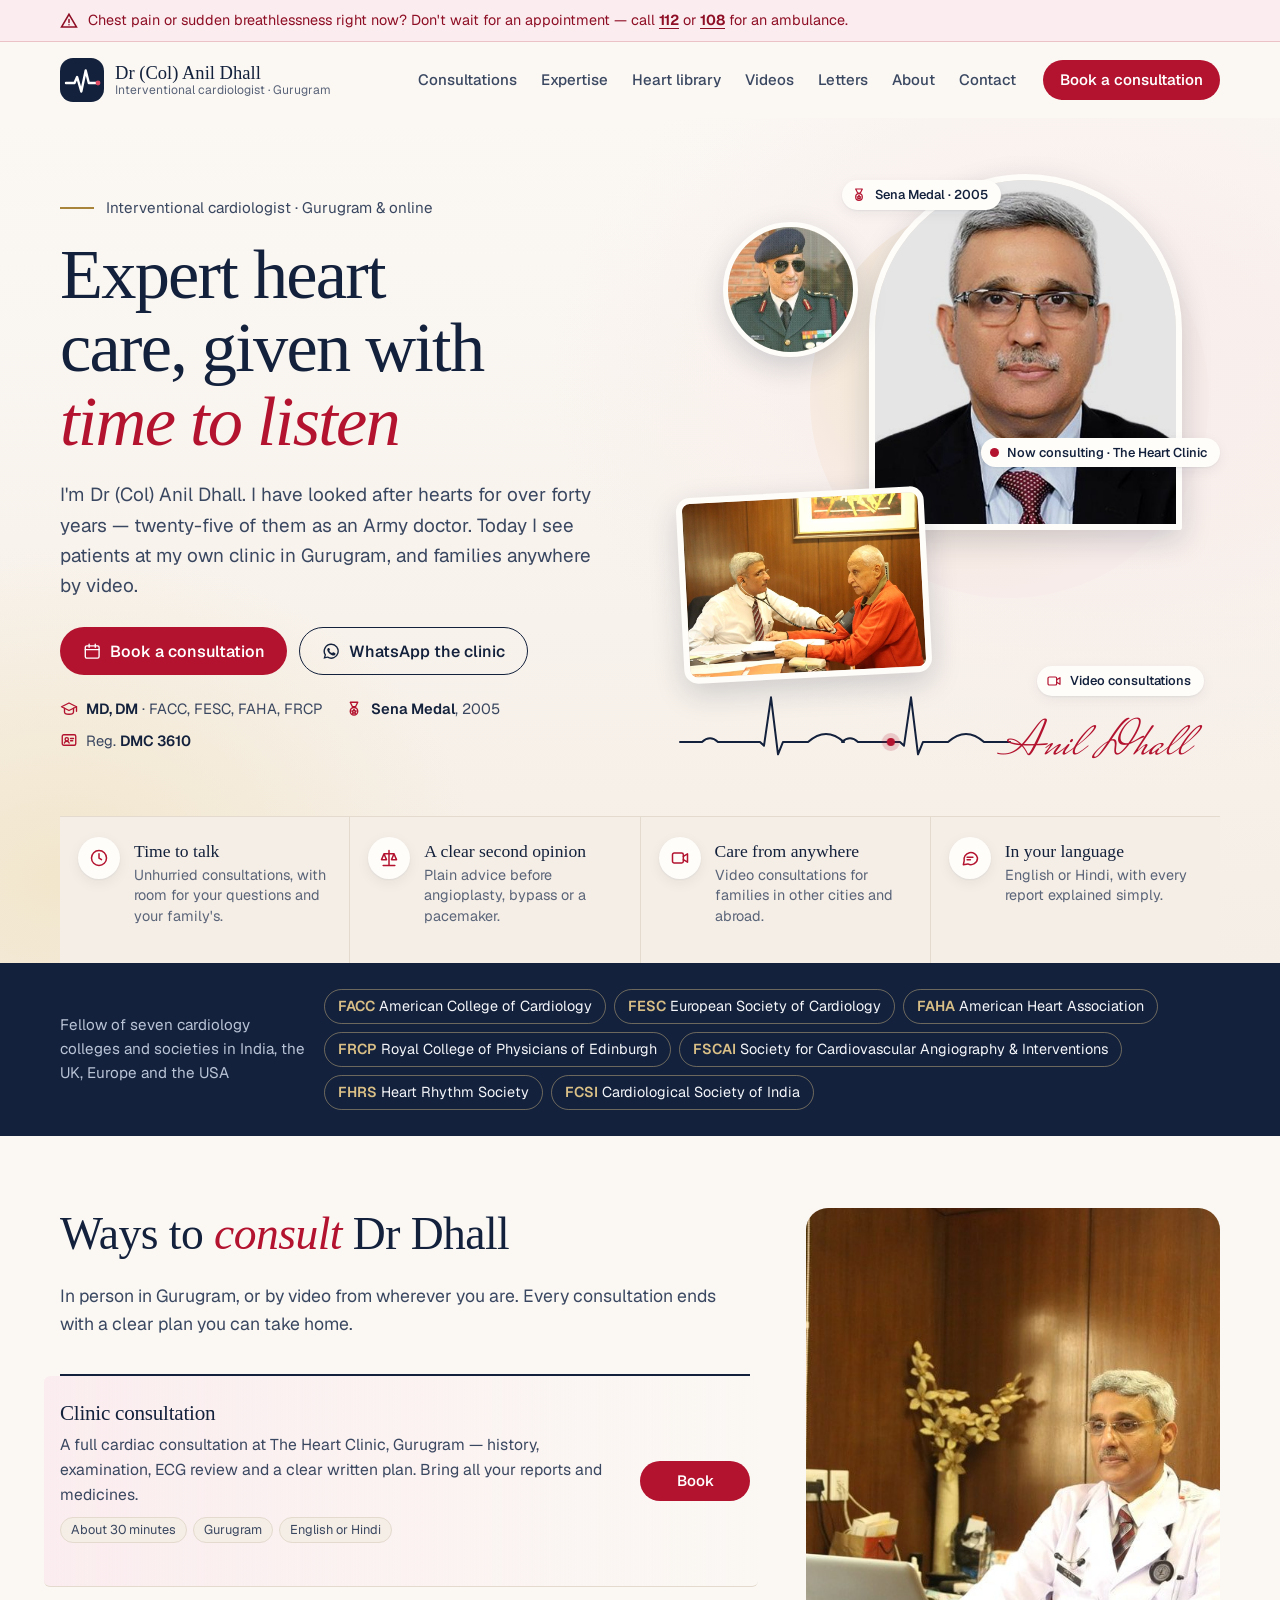
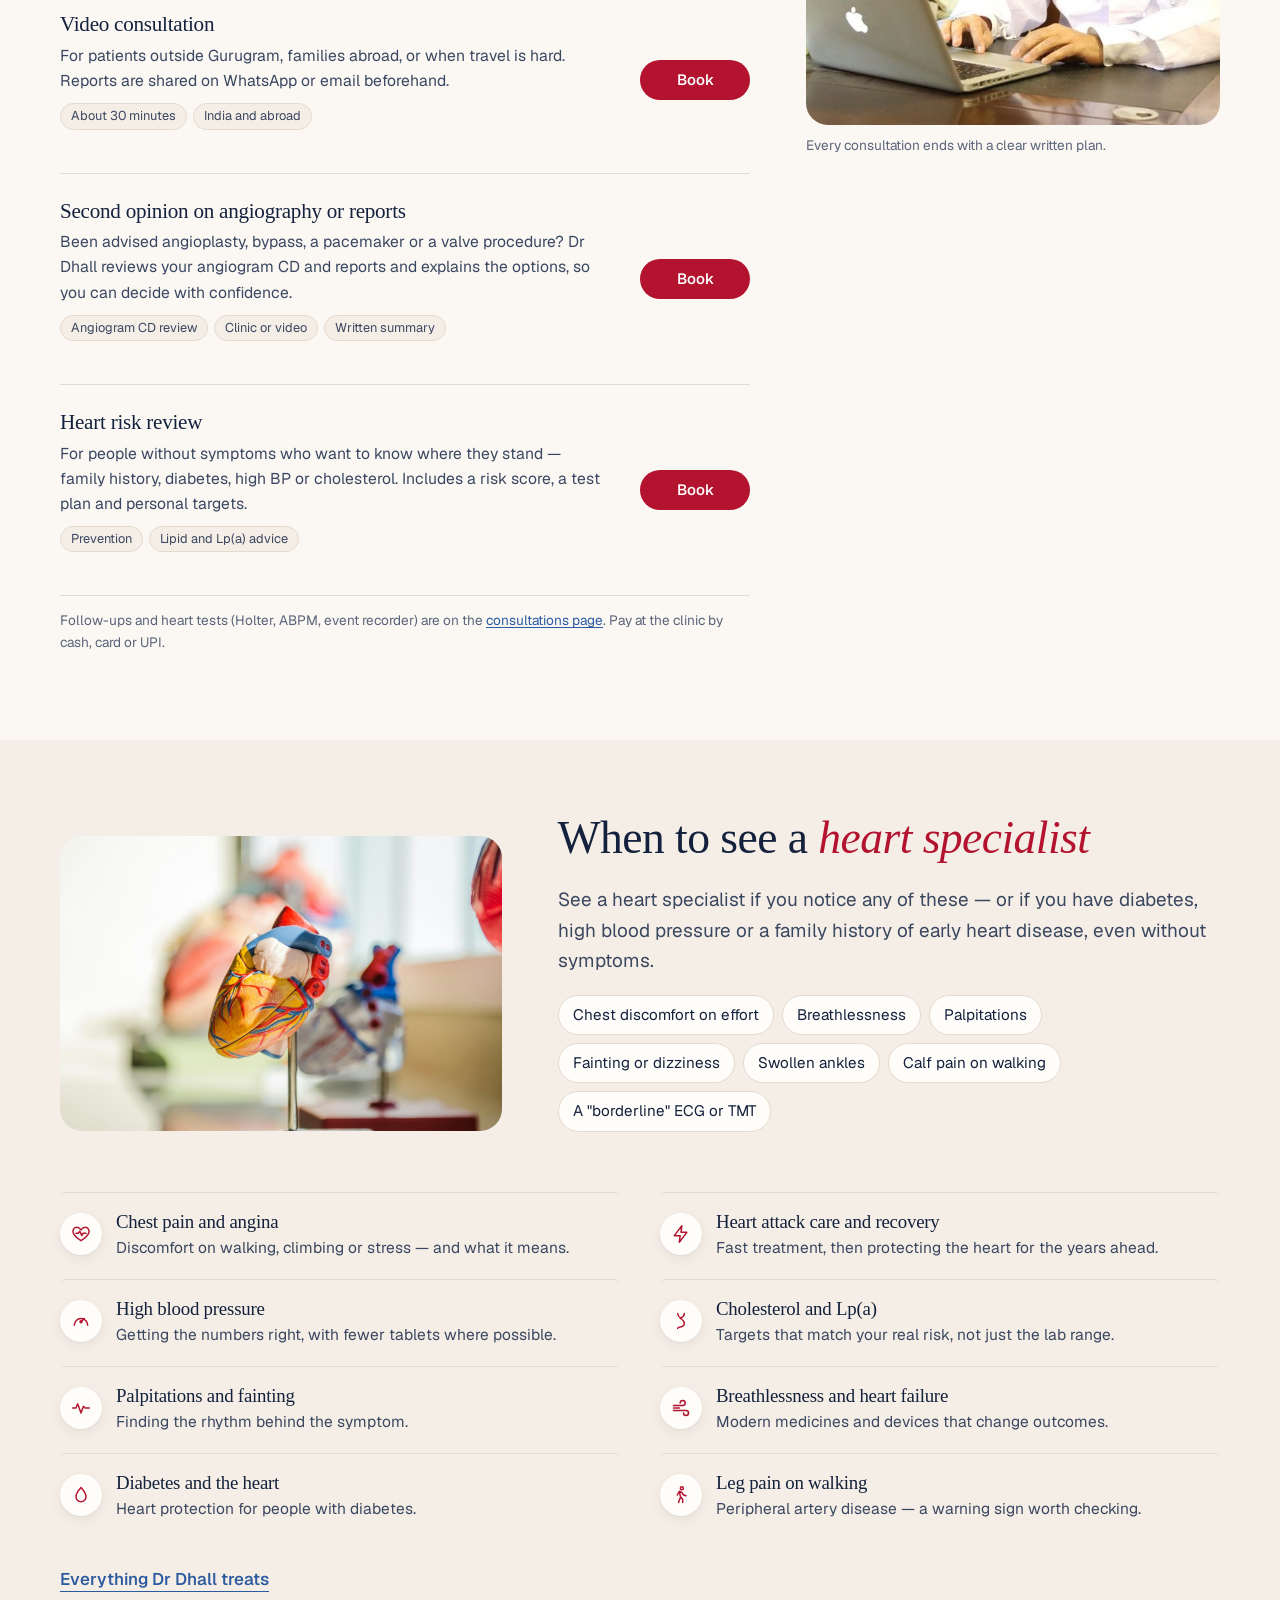
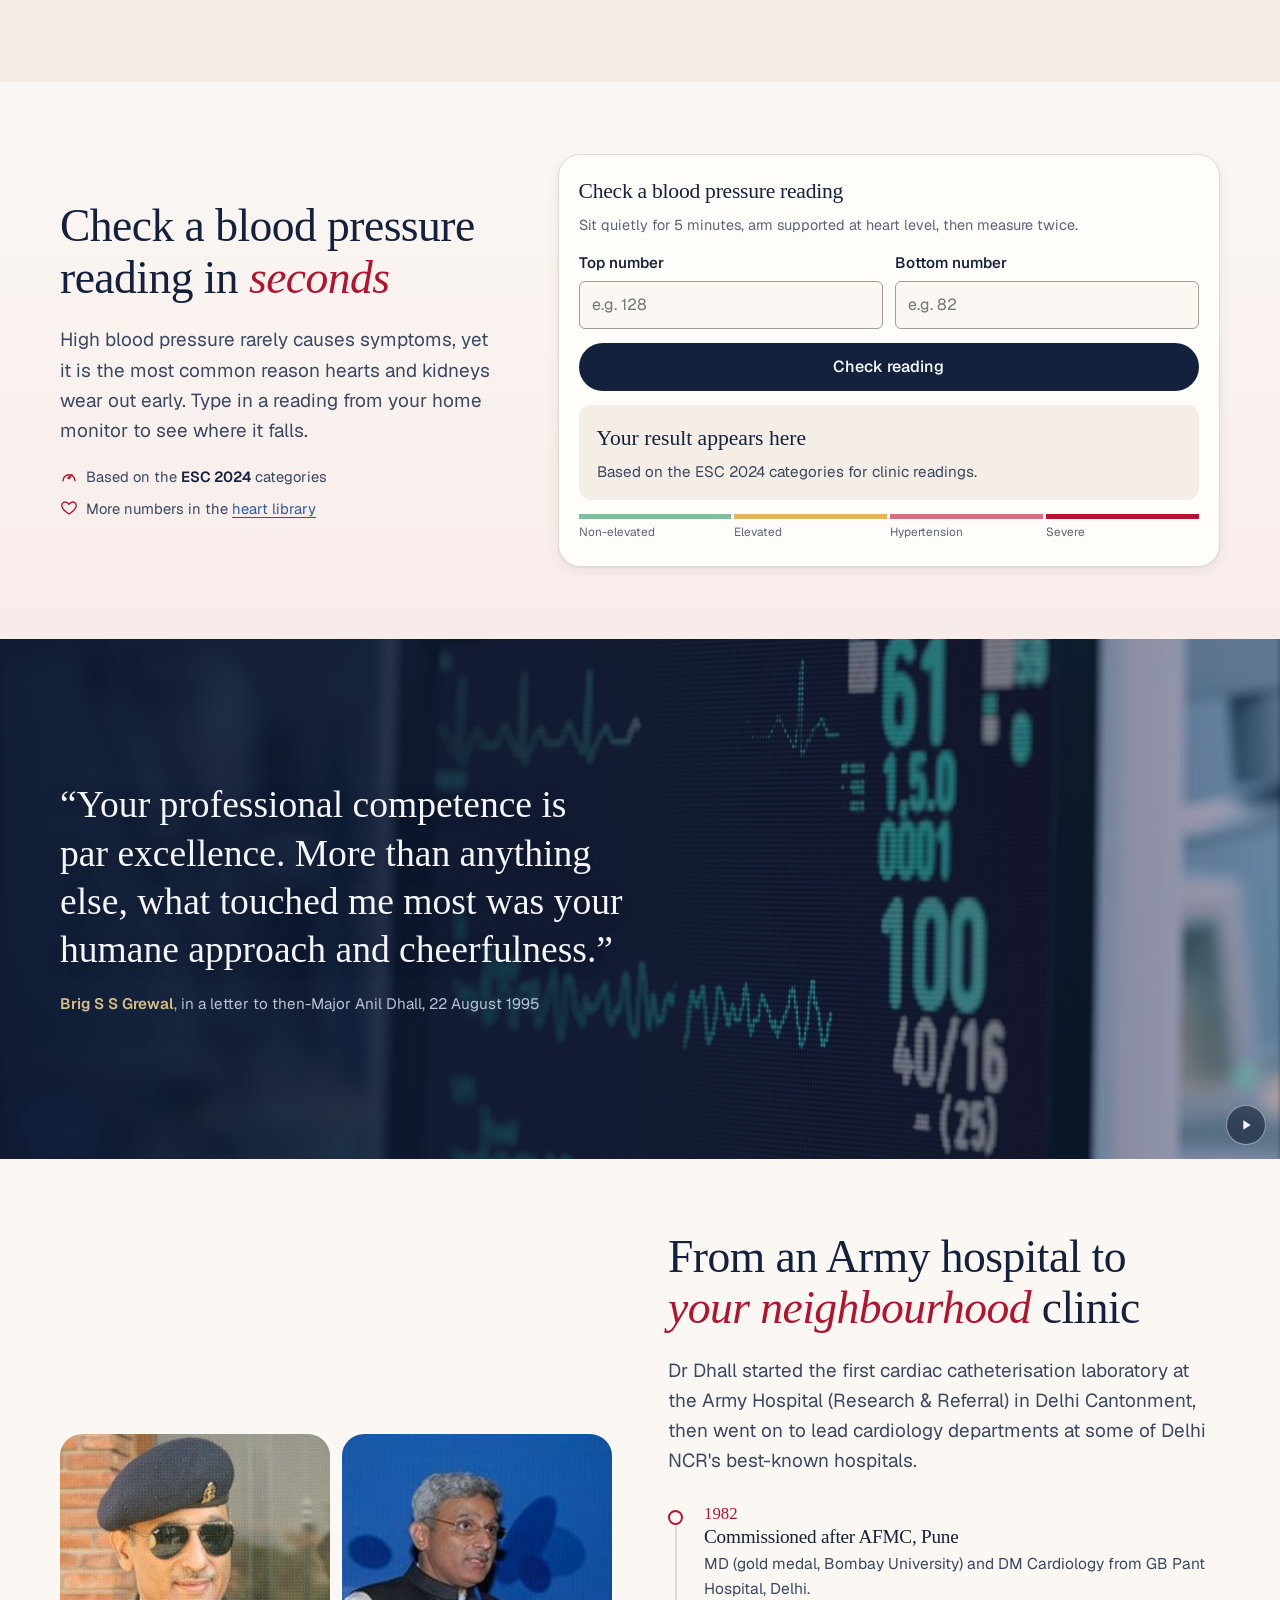
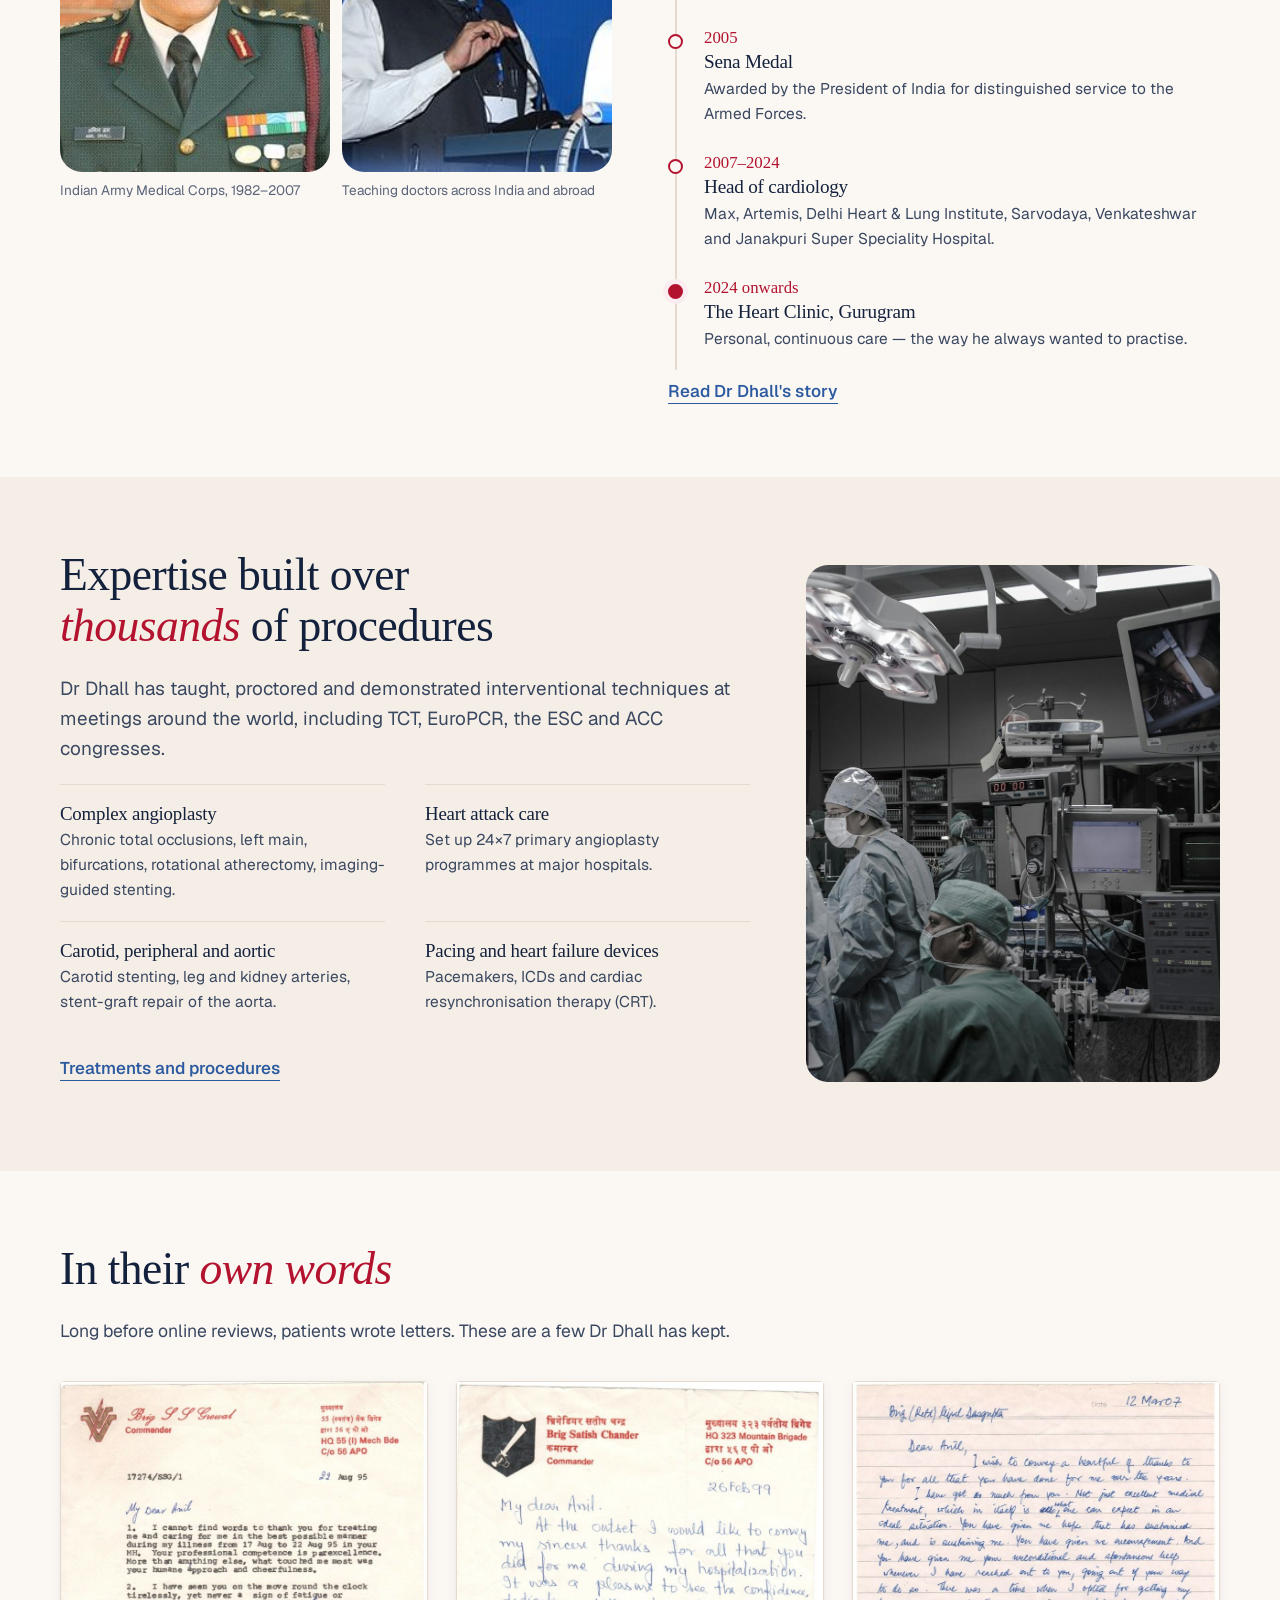
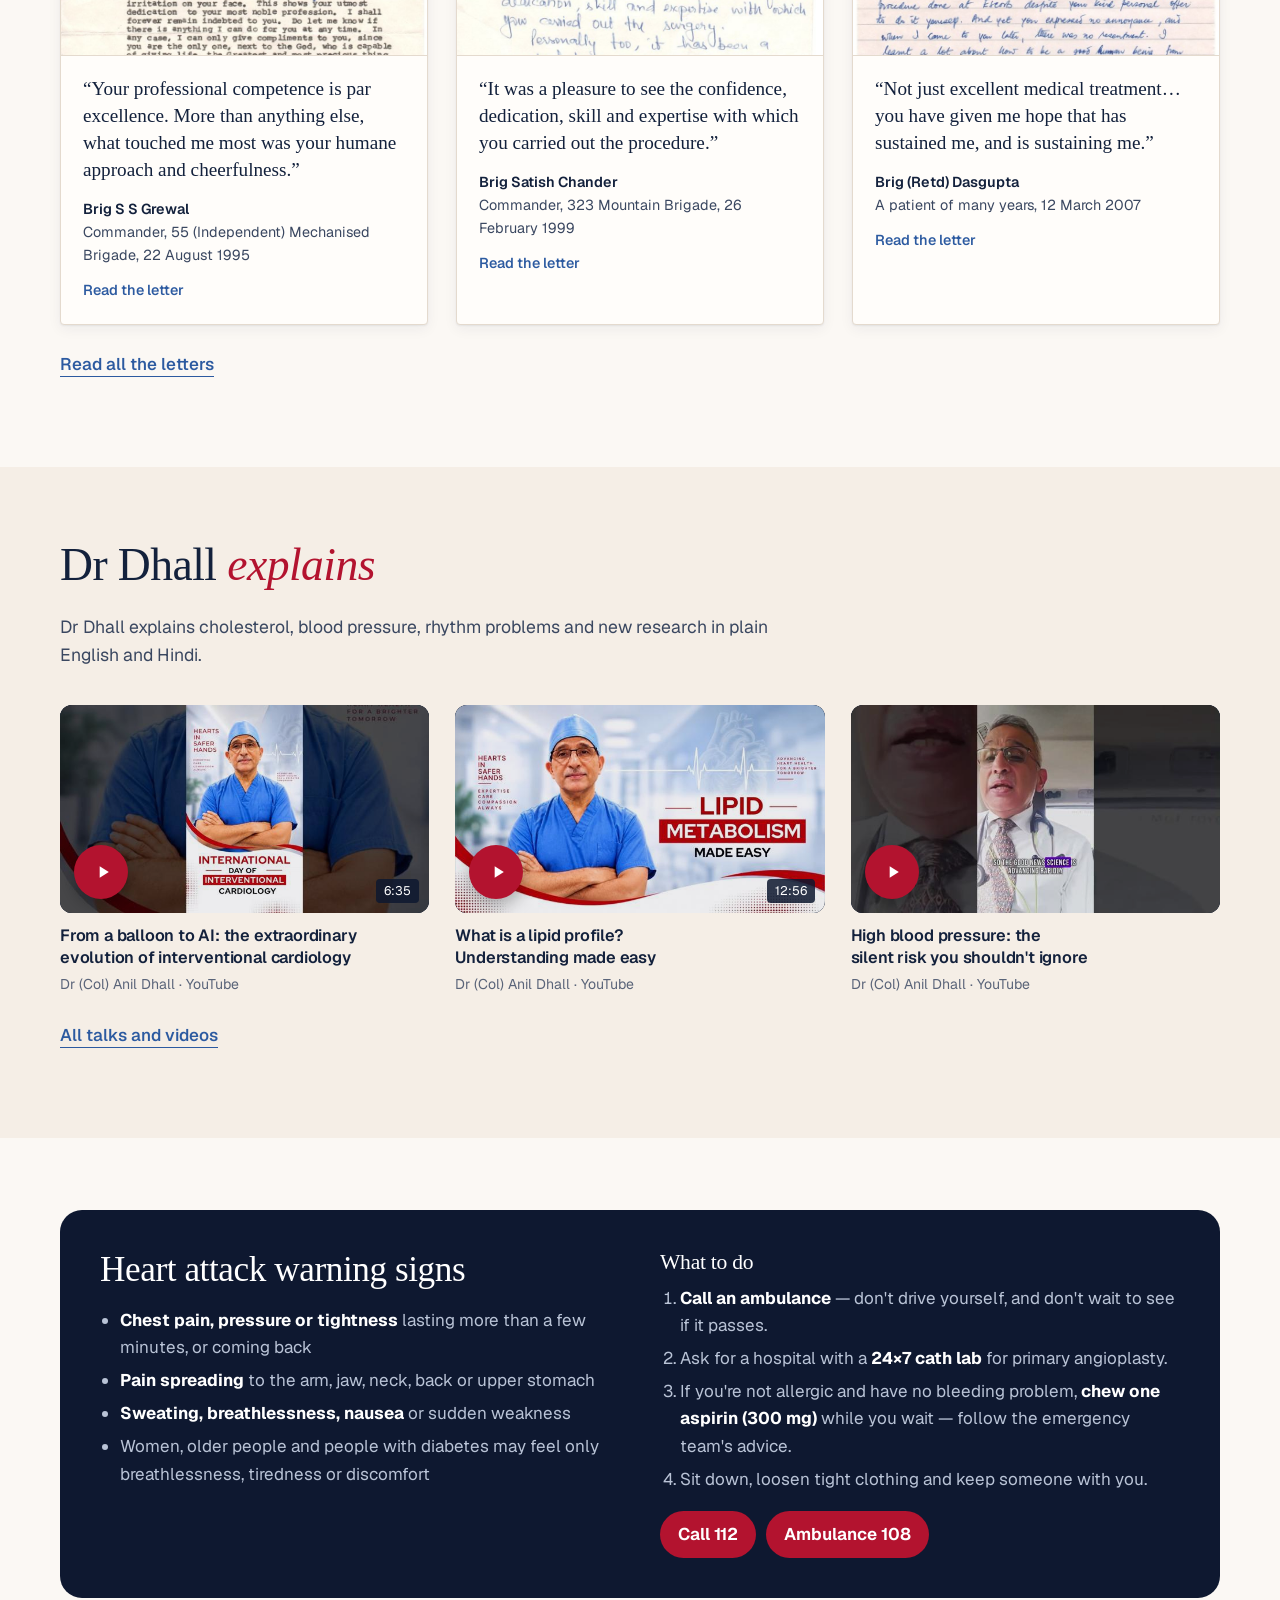
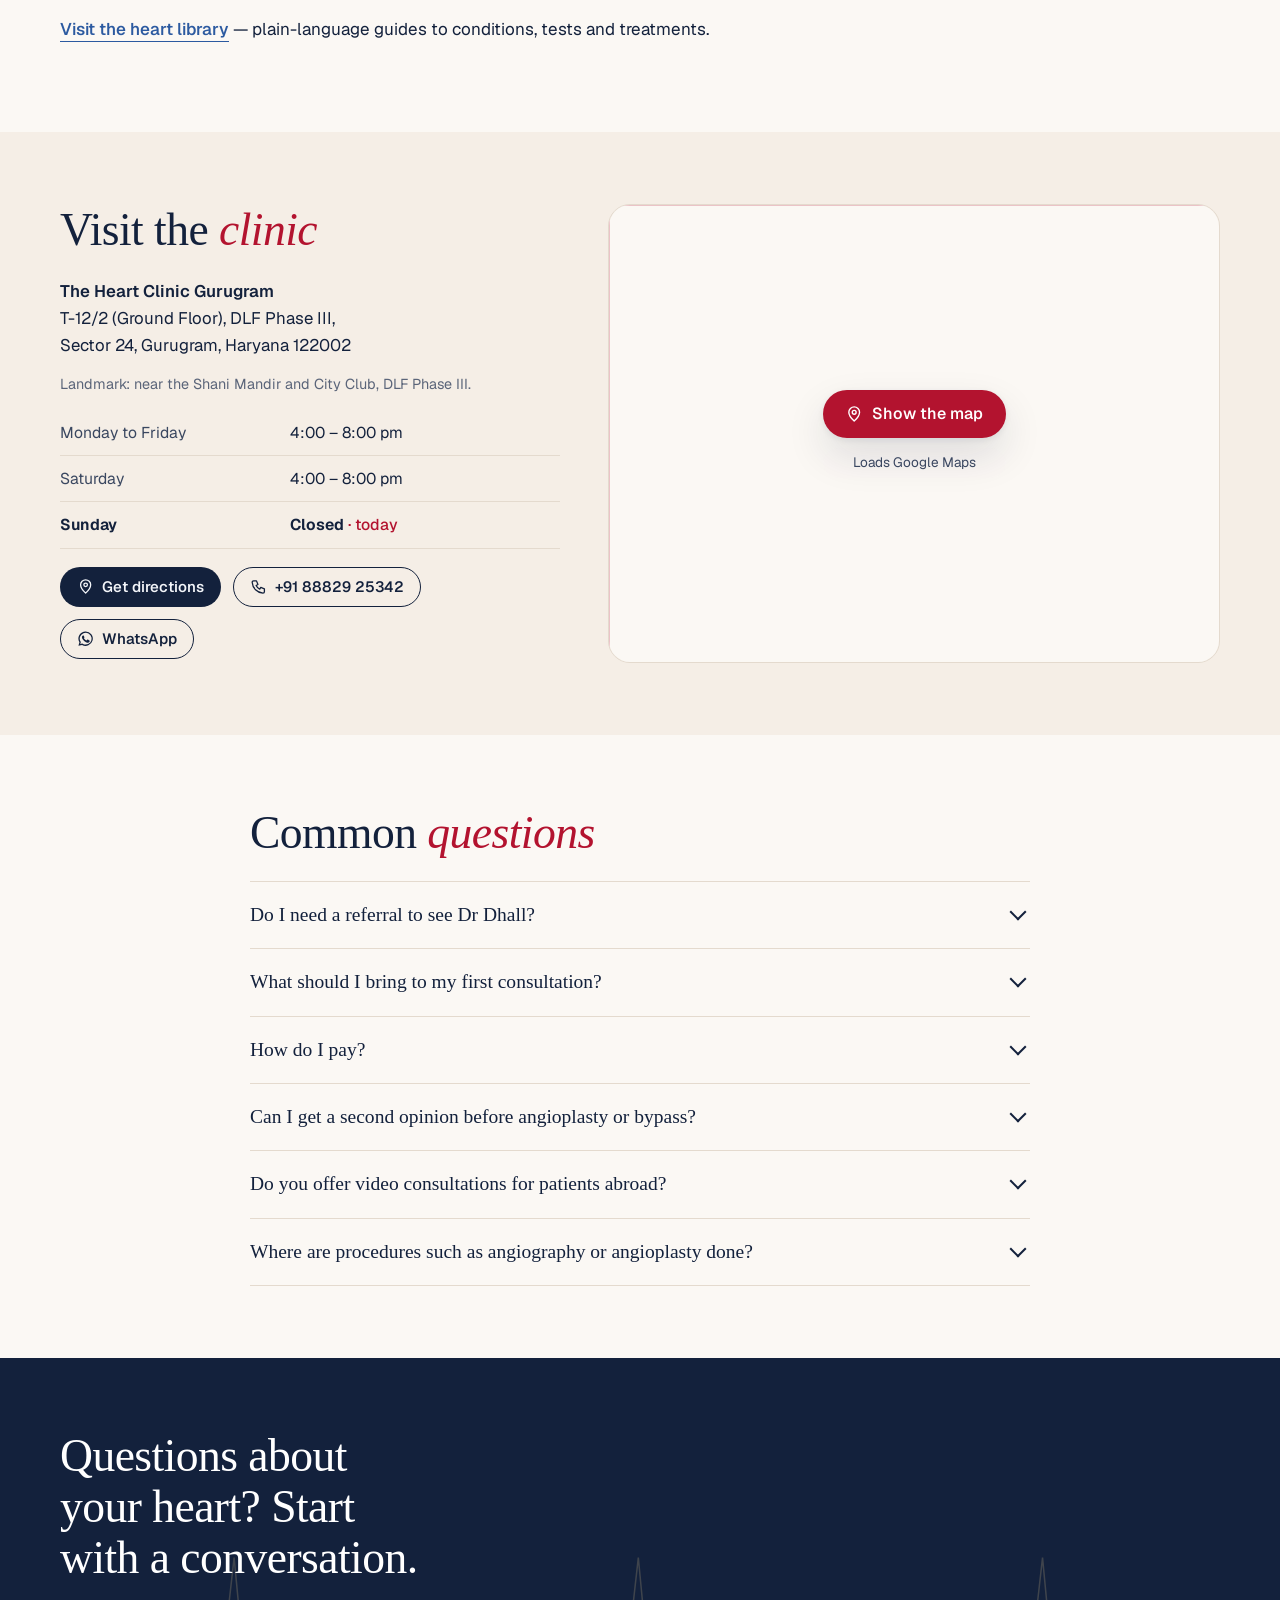
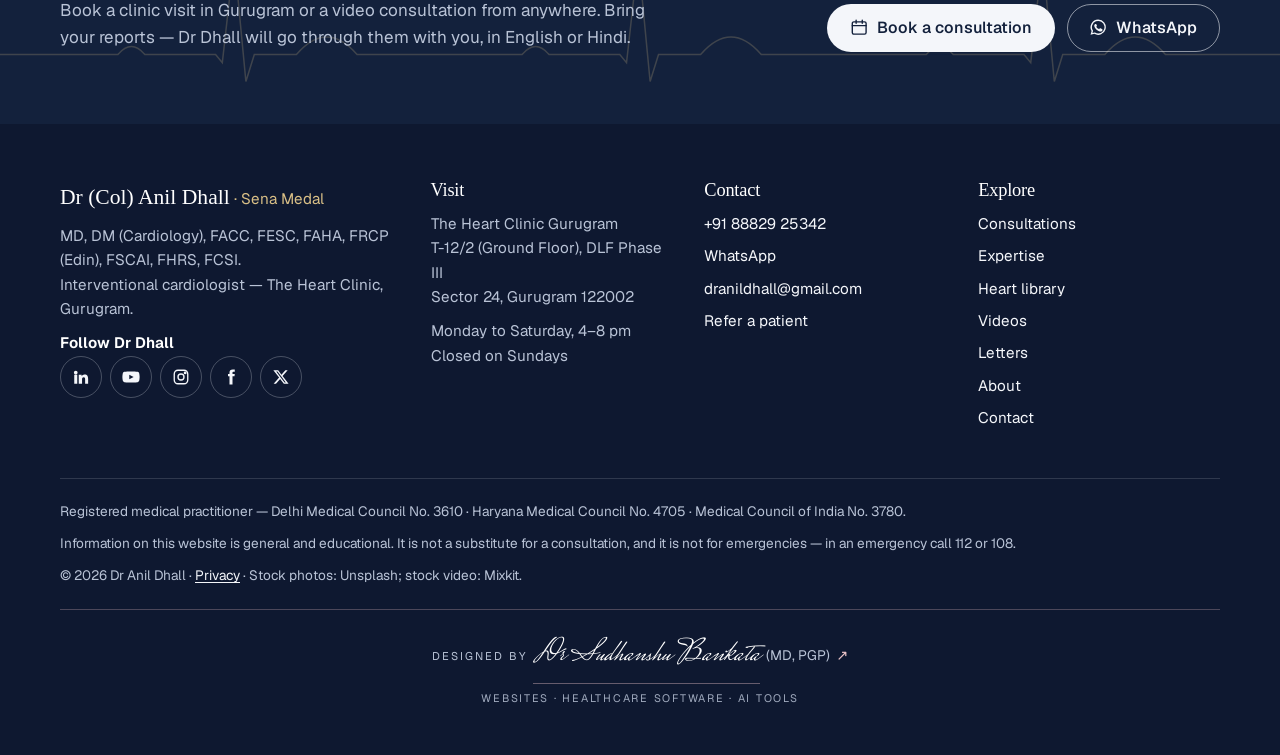
==== commit e1e6455c: "Add Designed by Dr Sudhanshu Bankata footer credit linking to lexmedix.in/services Co-Authored-By: C" ====
--- a/index.html
+++ b/index.html
@@ -20,7 +20,7 @@
 <link rel="apple-touch-icon" href="assets/img/apple-touch-icon.png">
 <link rel="preload" href="assets/fonts/newsreader.woff2" as="font" type="font/woff2" crossorigin>
 <link rel="preload" href="assets/fonts/geist.woff2" as="font" type="font/woff2" crossorigin>
-<link rel="stylesheet" href="assets/css/site.css?v=3a13a574ea">
+<link rel="stylesheet" href="assets/css/site.css?v=2b0e560fc9">
 <script type="application/ld+json">{"@context": "https://schema.org", "@type": "Physician", "name": "Dr (Col) Anil Dhall", "honorificPrefix": "Dr", "url": "https://drbankata.github.io/anil-dhall/", "image": "https://drbankata.github.io/anil-dhall/assets/img/anil-dhall.jpg", "description": "Interventional cardiologist in Gurugram. MD, DM (Cardiology), FACC, FESC, FAHA, FRCP (Edin), FSCAI, FHRS, FCSI. Sena Medal.", "medicalSpecialty": ["Cardiovascular", "https://schema.org/Cardiovascular"], "telephone": "+91-8882925342", "email": "dranildhall@gmail.com", "address": {"@type": "PostalAddress", "streetAddress": "T-12/2 (Ground Floor), DLF Phase III, Sector 24", "addressLocality": "Gurugram", "addressRegion": "Haryana", "postalCode": "122002", "addressCountry": "IN"}, "openingHoursSpecification": [{"@type": "OpeningHoursSpecification", "dayOfWeek": ["Monday", "Tuesday", "Wednesday", "Thursday", "Friday", "Saturday"], "opens": "16:00", "closes": "20:00"}], "knowsLanguage": ["en", "hi"], "sameAs": ["https://www.linkedin.com/in/anildhall", "https://www.youtube.com/@Dr.ColAnilDhall", "https://www.facebook.com/dranildhall/", "https://www.instagram.com/the.heartclinicgurugram/", "https://x.com/dhall_dr", "https://www.practo.com/delhi/doctor/dr-anil-dhall-cardiologist-3"]}</script>
 <script type="application/ld+json">{"@context": "https://schema.org", "@type": "FAQPage", "mainEntity": [{"@type": "Question", "name": "Do I need a referral to see Dr Dhall?", "acceptedAnswer": {"@type": "Answer", "text": "No. You can book directly. If another doctor has referred you, bring their note and all your reports."}}, {"@type": "Question", "name": "What should I bring to my first consultation?", "acceptedAnswer": {"@type": "Answer", "text": "All previous reports (ECG, echo, TMT, blood tests, discharge summaries), any angiography CD, and your current medicines or their strips. A list of questions helps too."}}, {"@type": "Question", "name": "How do I pay?", "acceptedAnswer": {"@type": "Answer", "text": "The clinic confirms the fee when you book. You can pay at the clinic by cash, card or UPI; for video consultations, payment details are shared when your time is confirmed."}}, {"@type": "Question", "name": "Can I get a second opinion before angioplasty or bypass?", "acceptedAnswer": {"@type": "Answer", "text": "Yes — this is one of the most common reasons families come. Dr Dhall reviews the angiogram and reports and explains, in plain language, which option suits you and why."}}, {"@type": "Question", "name": "Do you offer video consultations for patients abroad?", "acceptedAnswer": {"@type": "Answer", "text": "Yes. Many families in other cities or countries consult by video for their parents. Share reports on WhatsApp or email before the call."}}, {"@type": "Question", "name": "Where are procedures such as angiography or angioplasty done?", "acceptedAnswer": {"@type": "Answer", "text": "Procedures are done at accredited hospitals with a 24×7 cath lab in Delhi NCR. Dr Dhall will discuss the hospital, the plan and the expected costs with you at your consultation."}}]}</script>
 </head>
@@ -341,6 +341,7 @@
       <p>Information on this website is general and educational. It is not a substitute for a consultation, and it is not for emergencies — in an emergency call 112 or 108.</p>
       <p>© <span data-year>2026</span> Dr Anil Dhall · <a href="privacy/">Privacy</a> · Stock photos: Unsplash; stock video: Mixkit.</p>
     </div>
+  <div class="made-by"><a class="mb" href="https://lexmedix.in/services/" target="_blank" rel="noopener" aria-label="Designed by Dr Sudhanshu Bankata (MD, PGP). Website, software and AI services at Lexmedix. Opens in a new tab"><span class="mb-main"><span class="mb-pre">Designed by</span> <span class="mb-name">Dr Sudhanshu Bankata</span> <span class="mb-cred">(MD, PGP)</span><span class="mb-arrow" aria-hidden="true">&#8599;</span></span><span class="mb-sub" aria-hidden="true">Websites &middot; Healthcare software &middot; AI tools</span></a></div>
   </div>
 </footer>
 <nav class="mbar" aria-label="Quick actions">
@@ -369,6 +370,6 @@
     <p class="small muted" style="margin:14px 0 0">Nothing is stored on this website. Your message goes only where you send it.</p>
   </div>
 </dialog>
-<script src="assets/js/site.js?v=3a13a574ea" defer></script>
+<script src="assets/js/site.js?v=2b0e560fc9" defer></script>
 </body>
 </html>
--- a/assets/css/site.css
+++ b/assets/css/site.css
@@ -704,3 +704,19 @@
 .xitem h3 { display: flex; align-items: center; gap: 12px; }
 .xitem h3 .cico { width: 38px; height: 38px; margin: 0; }
 .xitem h3 .cico svg { width: 18px; height: 18px; }
+
+/* ---------- Designer credit ("Designed by", footer) ---------- */
+.made-by { margin-top: 22px; padding-top: 20px; border-top: 1px solid var(--mb-line); display: flex; justify-content: center; text-align: center; min-width: 0; }
+.made-by .mb { display: inline-flex; flex-direction: column; align-items: center; gap: 6px; min-height: 44px; justify-content: center; max-width: 100%; color: var(--mb-text); text-decoration: none; overflow-wrap: anywhere; }
+.made-by .mb:hover { text-decoration: none; color: var(--mb-text); }
+.made-by .mb-main { display: inline-flex; flex-wrap: wrap; align-items: baseline; justify-content: center; gap: 0 .4em; min-width: 0; }
+.made-by .mb-pre { font-family: var(--mb-pre-font); font-style: var(--mb-pre-style, normal); font-size: var(--mb-pre-size, 1.1rem); color: var(--mb-muted); letter-spacing: var(--mb-pre-ls, 0); text-transform: var(--mb-pre-tt, none); }
+.made-by .mb-name { font-family: var(--mb-name-font); font-weight: var(--mb-name-weight, 600); font-size: var(--mb-name-size, 1.05rem); letter-spacing: var(--mb-name-ls, 0); text-transform: var(--mb-name-tt, none); color: var(--mb-name-color, var(--mb-text)); padding-bottom: 2px; border-bottom: 1px solid var(--mb-rest); background: linear-gradient(var(--mb-accent), var(--mb-accent)) 0 100% / 0 2px no-repeat; transition: background-size .35s ease; }
+.made-by .mb-cred { font-family: var(--mb-cred-font, var(--mb-name-font)); font-size: .86rem; color: var(--mb-muted); }
+.made-by .mb-arrow { font-family: system-ui, "Segoe UI Symbol", sans-serif; color: var(--mb-accent); display: inline-block; transition: transform .25s ease; font-size: .95em; }
+.made-by .mb-sub { font-family: var(--mb-sub-font); font-size: .68rem; letter-spacing: .16em; text-transform: uppercase; color: var(--mb-muted); opacity: .85; }
+.made-by .mb:hover .mb-name, .made-by .mb:focus-visible .mb-name { background-size: 100% 2px; }
+.made-by .mb:hover .mb-arrow, .made-by .mb:focus-visible .mb-arrow { transform: translate(3px, -3px); }
+.made-by .mb:focus-visible { outline: 2px solid var(--mb-accent); outline-offset: 4px; border-radius: 4px; }
+@media (prefers-reduced-motion: reduce) { .made-by .mb-name, .made-by .mb-arrow { transition: none; } }
+.made-by { --mb-line: rgba(235,195,199,.28); --mb-text: var(--on-dark); --mb-muted: var(--on-dark-soft); --mb-accent: #EBC3C7; --mb-rest: rgba(235,195,199,.4); --mb-pre-font: var(--sans); --mb-pre-size: .7rem; --mb-pre-ls: .18em; --mb-pre-tt: uppercase; --mb-name-font: var(--sig); --mb-name-weight: 400; --mb-name-size: 2rem; --mb-name-color: #fff; --mb-sub-font: var(--sans); --mb-cred-font: var(--sans); }
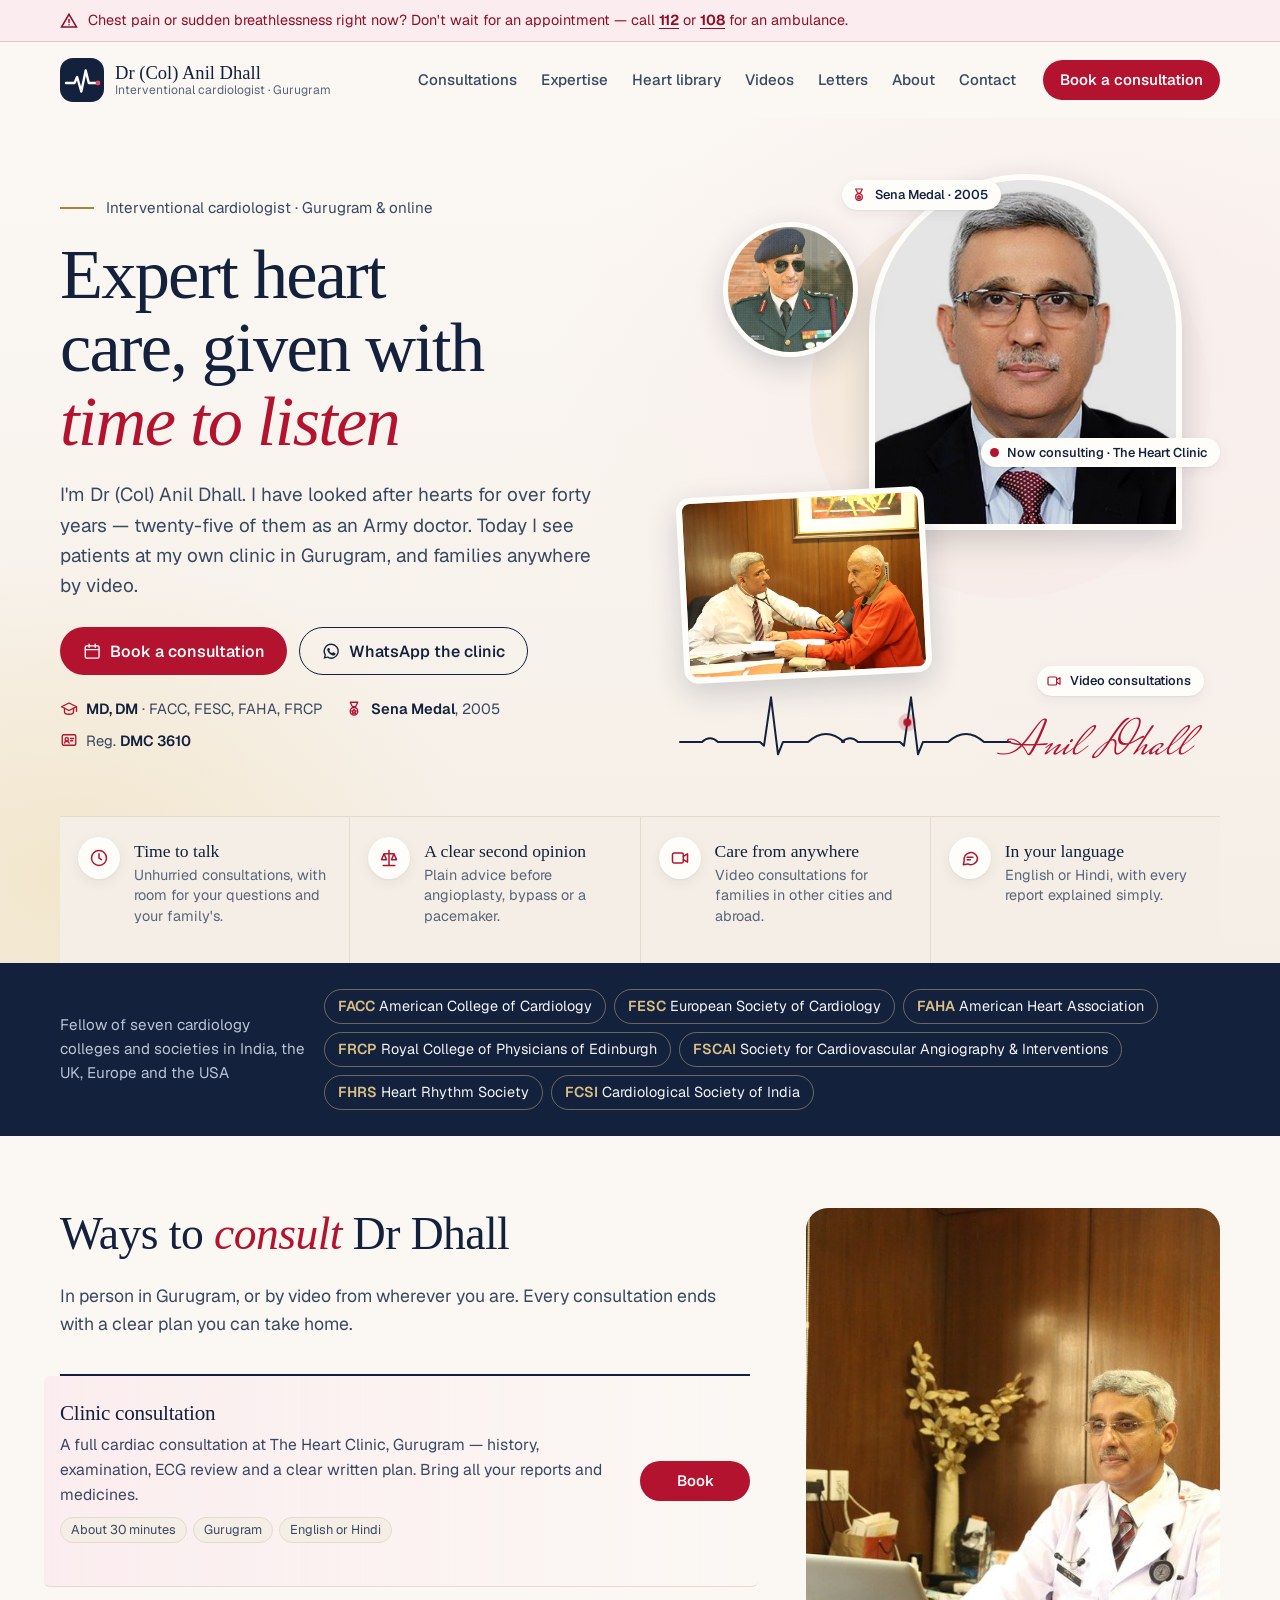
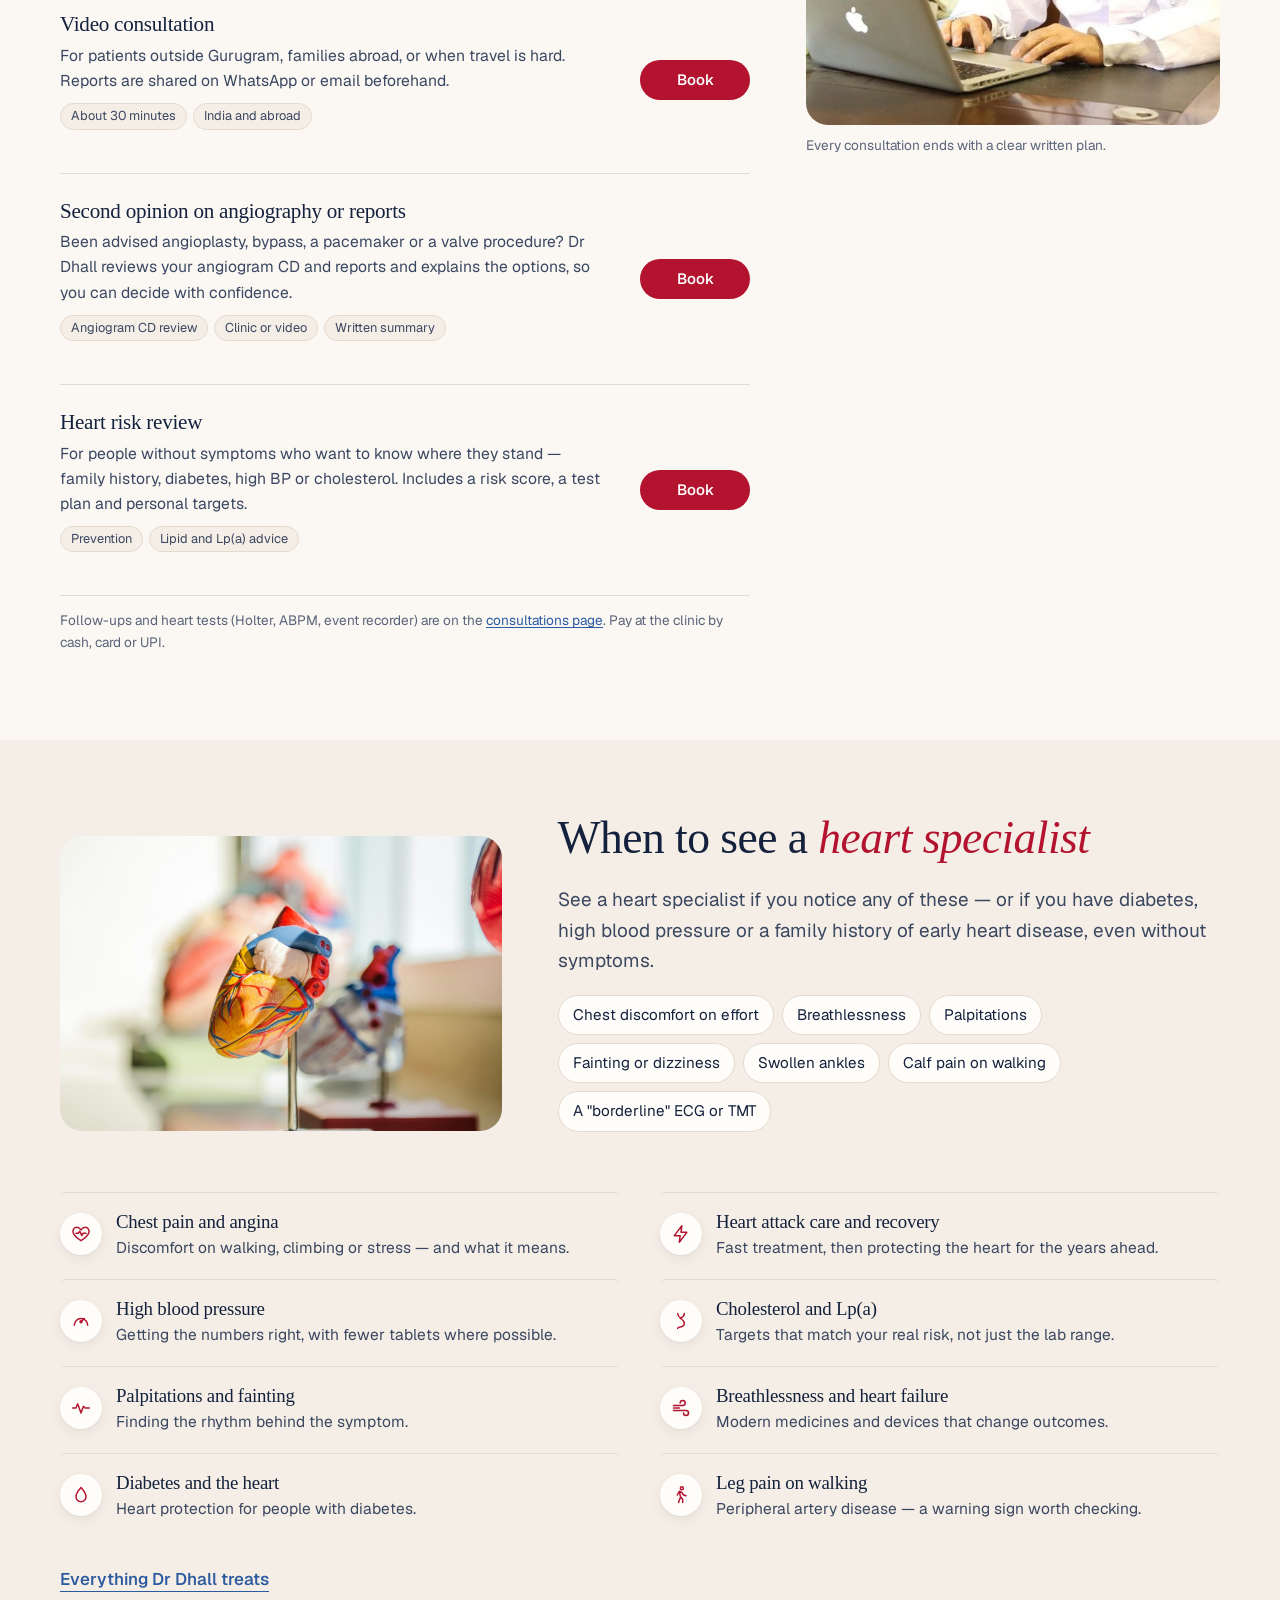
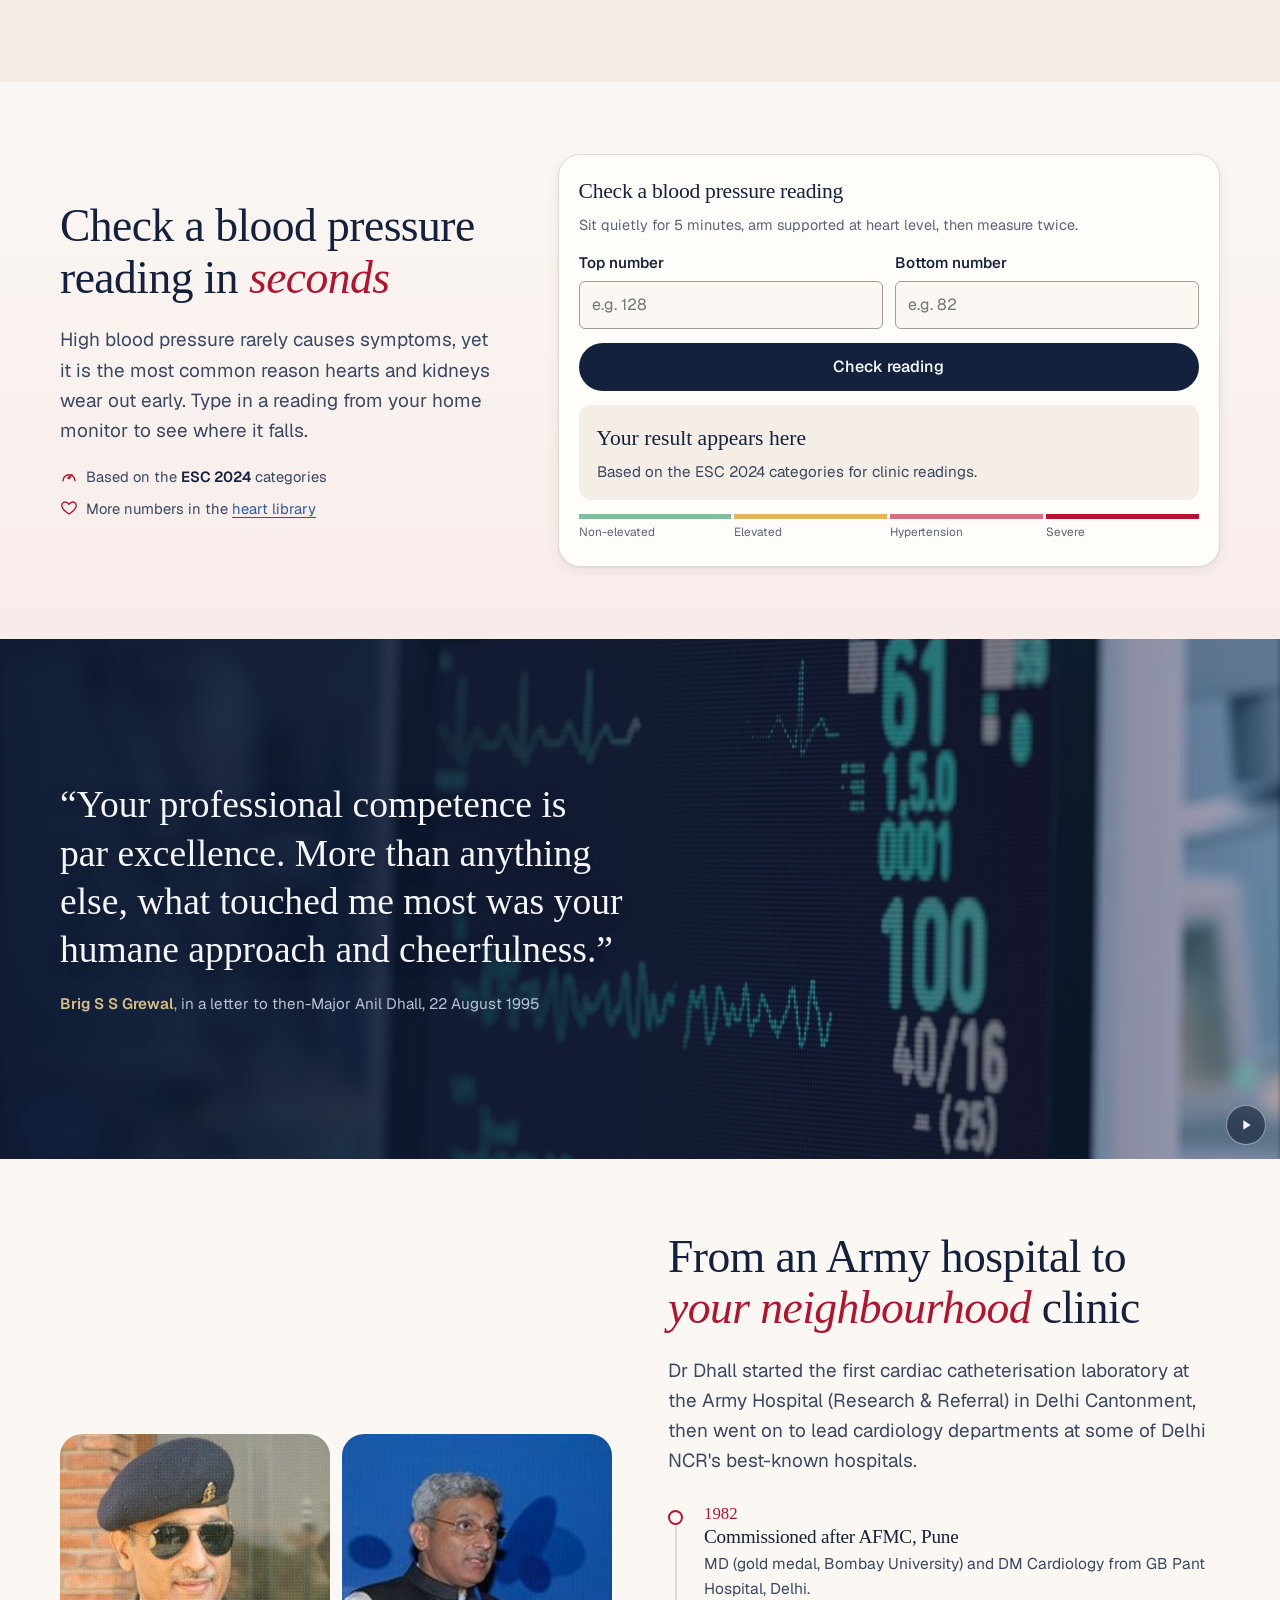
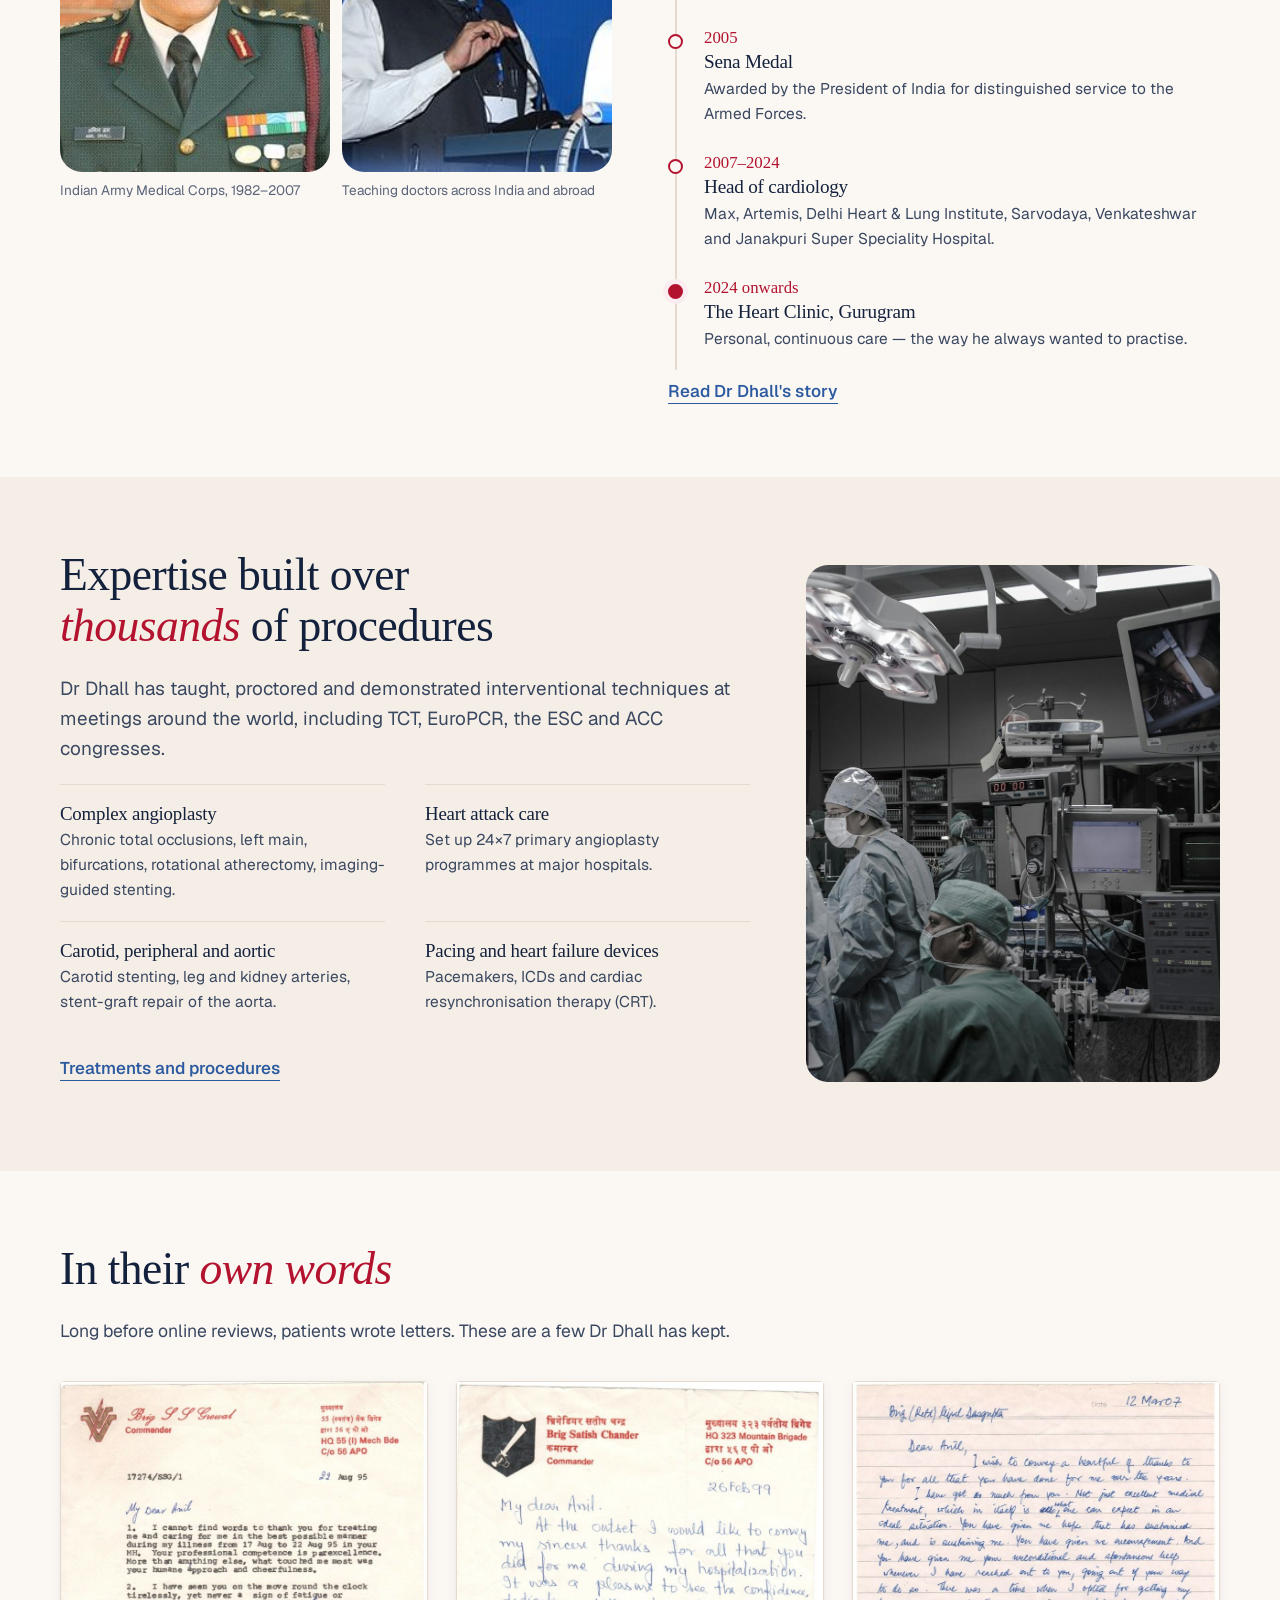
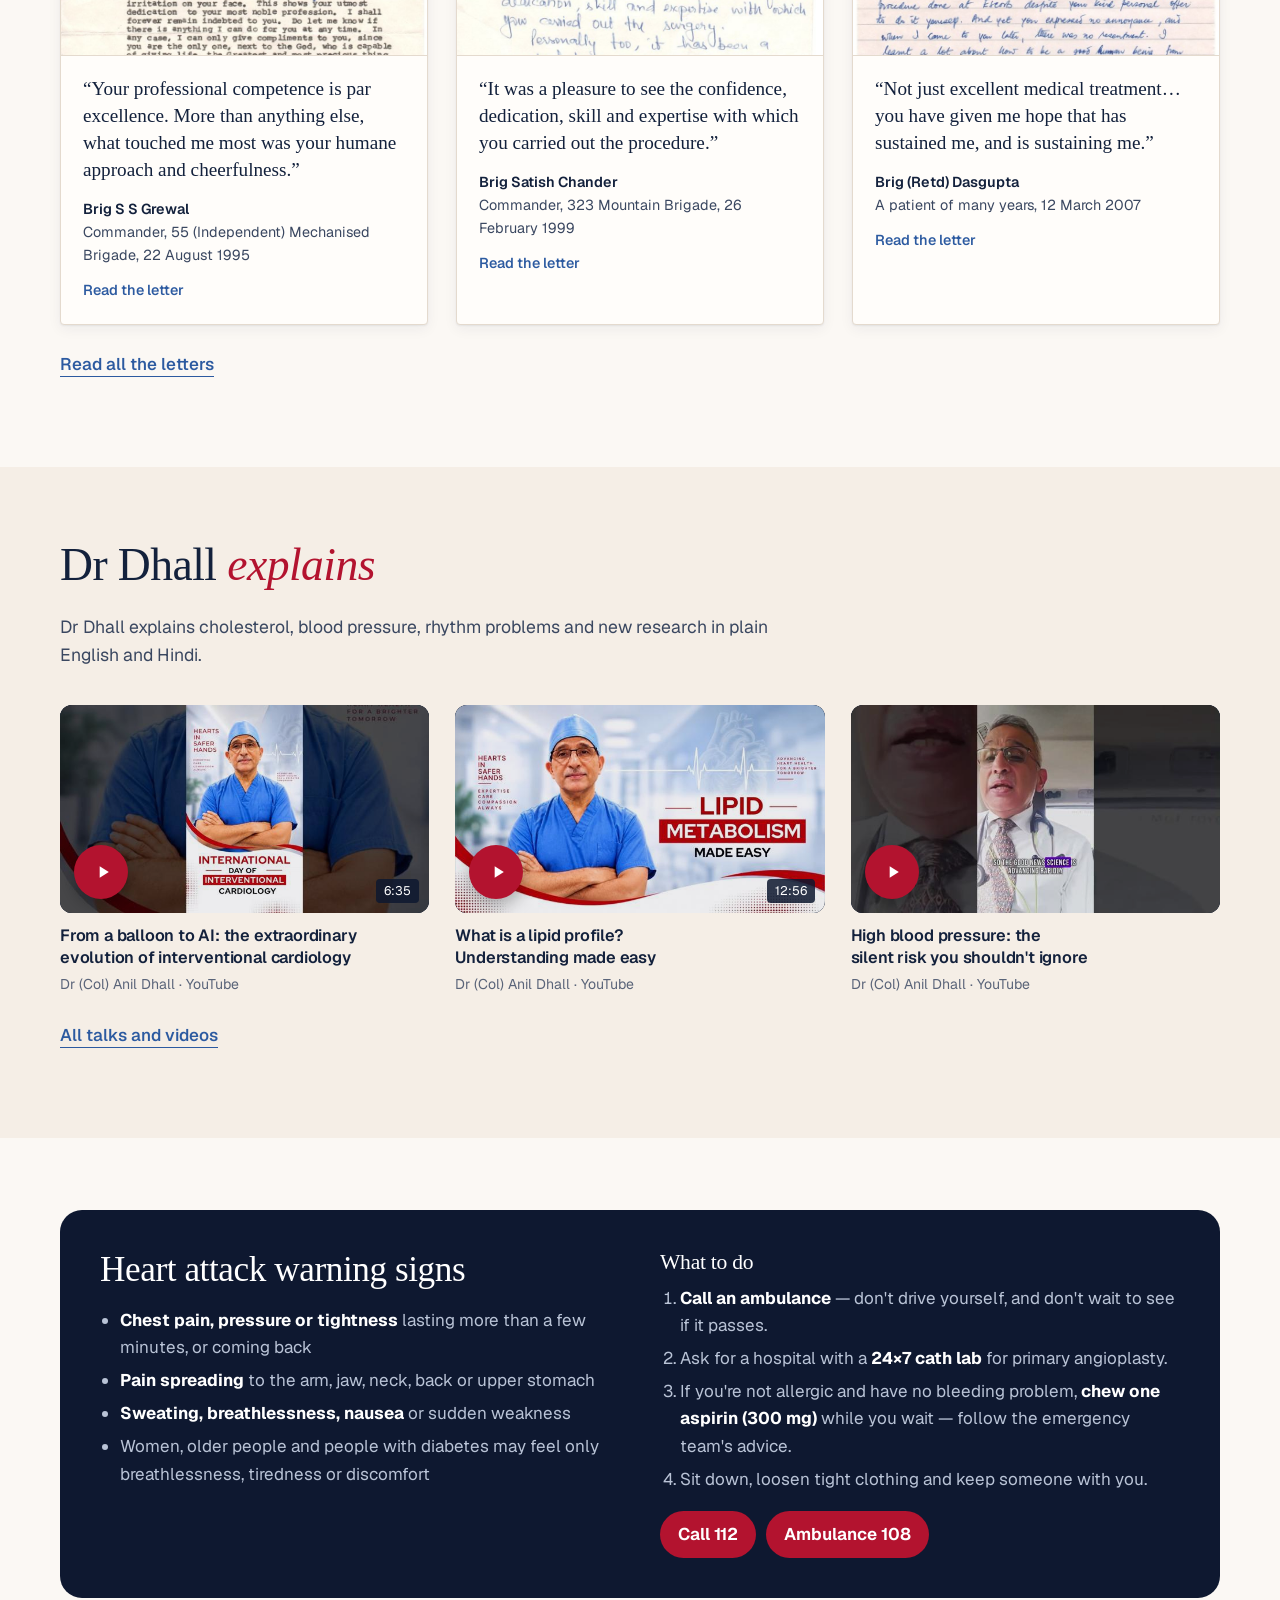
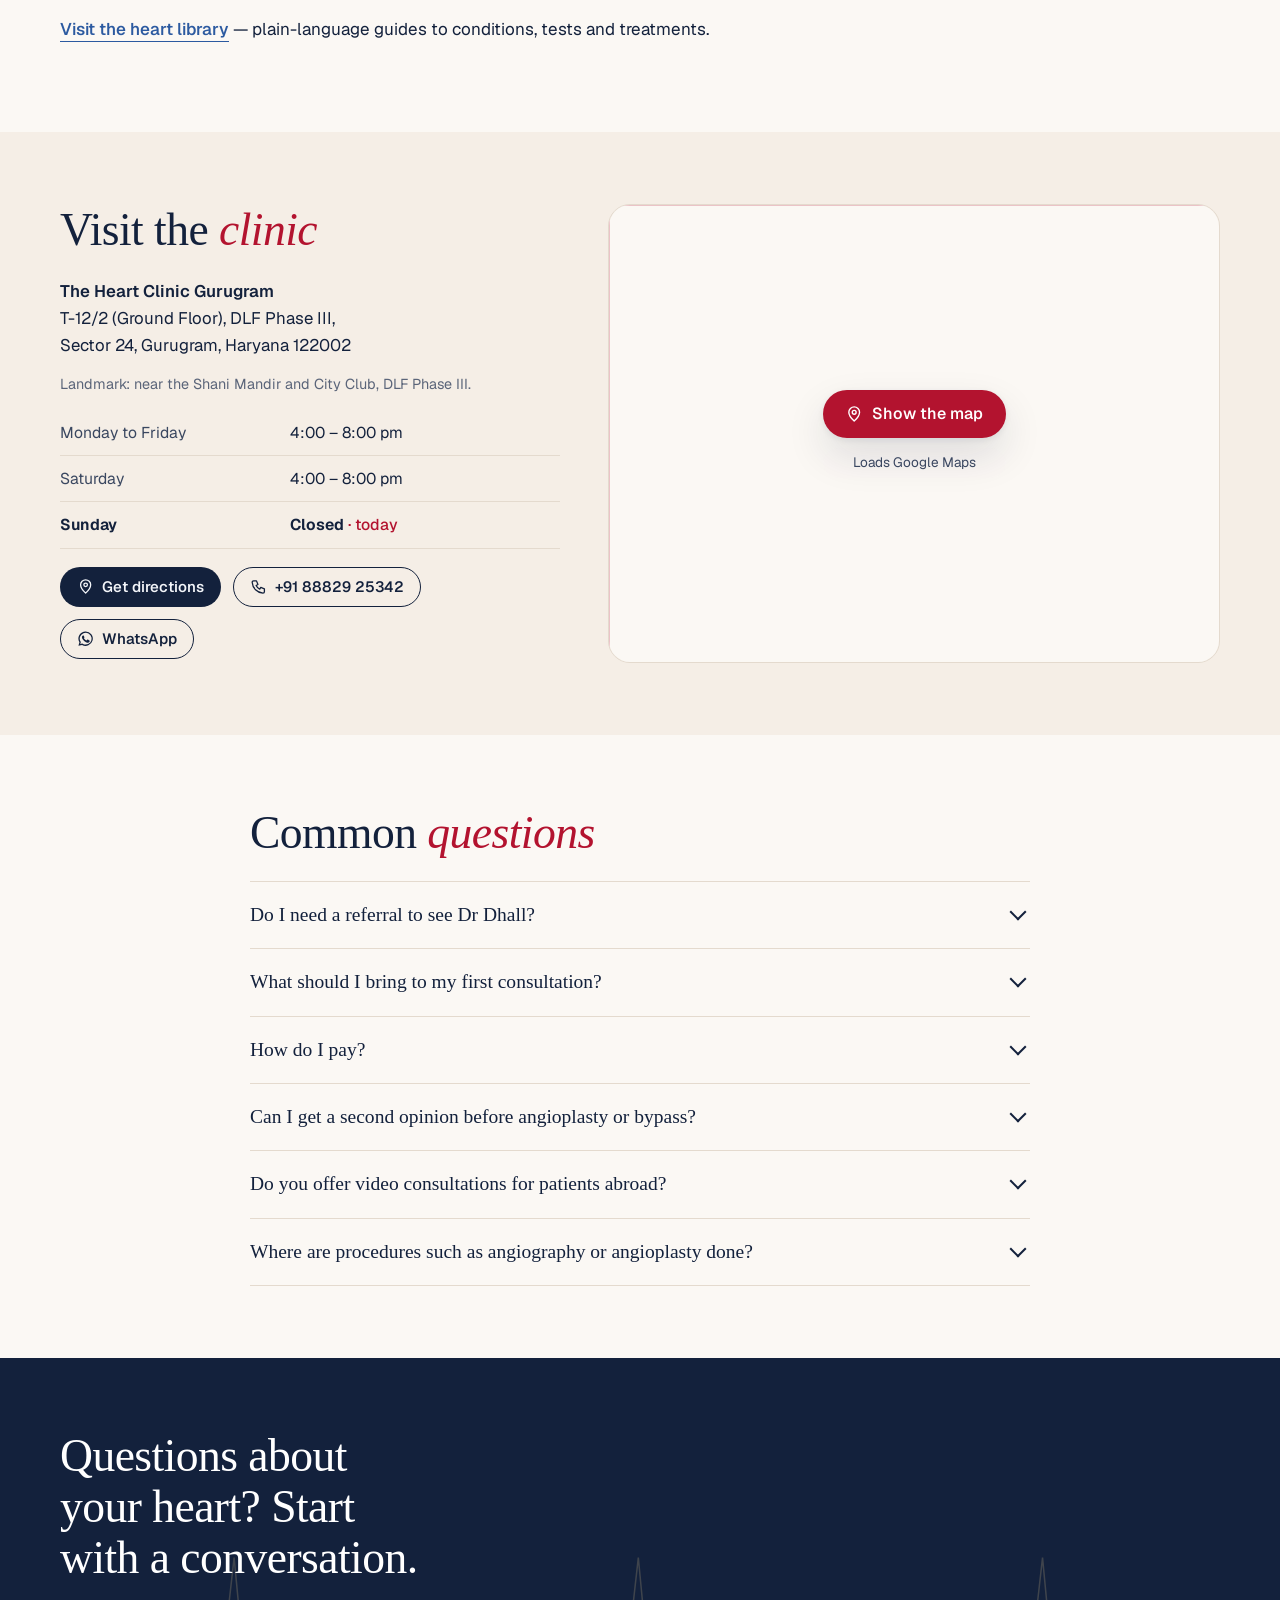
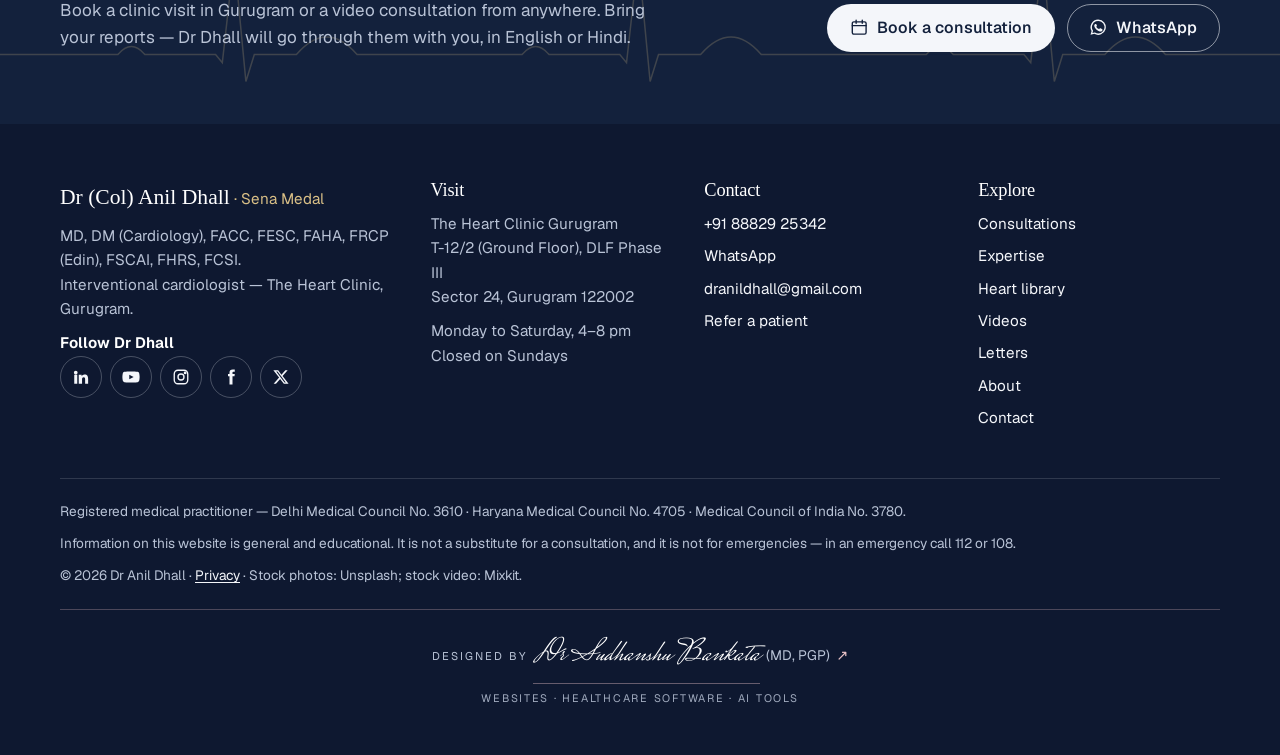
==== commit 7c64c720: "Footer credit: accessible version (studio standard 11) Screen readers now read the visible words plu" ====
--- a/index.html
+++ b/index.html
@@ -20,7 +20,7 @@
 <link rel="apple-touch-icon" href="assets/img/apple-touch-icon.png">
 <link rel="preload" href="assets/fonts/newsreader.woff2" as="font" type="font/woff2" crossorigin>
 <link rel="preload" href="assets/fonts/geist.woff2" as="font" type="font/woff2" crossorigin>
-<link rel="stylesheet" href="assets/css/site.css?v=2b0e560fc9">
+<link rel="stylesheet" href="assets/css/site.css?v=de06519940">
 <script type="application/ld+json">{"@context": "https://schema.org", "@type": "Physician", "name": "Dr (Col) Anil Dhall", "honorificPrefix": "Dr", "url": "https://drbankata.github.io/anil-dhall/", "image": "https://drbankata.github.io/anil-dhall/assets/img/anil-dhall.jpg", "description": "Interventional cardiologist in Gurugram. MD, DM (Cardiology), FACC, FESC, FAHA, FRCP (Edin), FSCAI, FHRS, FCSI. Sena Medal.", "medicalSpecialty": ["Cardiovascular", "https://schema.org/Cardiovascular"], "telephone": "+91-8882925342", "email": "dranildhall@gmail.com", "address": {"@type": "PostalAddress", "streetAddress": "T-12/2 (Ground Floor), DLF Phase III, Sector 24", "addressLocality": "Gurugram", "addressRegion": "Haryana", "postalCode": "122002", "addressCountry": "IN"}, "openingHoursSpecification": [{"@type": "OpeningHoursSpecification", "dayOfWeek": ["Monday", "Tuesday", "Wednesday", "Thursday", "Friday", "Saturday"], "opens": "16:00", "closes": "20:00"}], "knowsLanguage": ["en", "hi"], "sameAs": ["https://www.linkedin.com/in/anildhall", "https://www.youtube.com/@Dr.ColAnilDhall", "https://www.facebook.com/dranildhall/", "https://www.instagram.com/the.heartclinicgurugram/", "https://x.com/dhall_dr", "https://www.practo.com/delhi/doctor/dr-anil-dhall-cardiologist-3"]}</script>
 <script type="application/ld+json">{"@context": "https://schema.org", "@type": "FAQPage", "mainEntity": [{"@type": "Question", "name": "Do I need a referral to see Dr Dhall?", "acceptedAnswer": {"@type": "Answer", "text": "No. You can book directly. If another doctor has referred you, bring their note and all your reports."}}, {"@type": "Question", "name": "What should I bring to my first consultation?", "acceptedAnswer": {"@type": "Answer", "text": "All previous reports (ECG, echo, TMT, blood tests, discharge summaries), any angiography CD, and your current medicines or their strips. A list of questions helps too."}}, {"@type": "Question", "name": "How do I pay?", "acceptedAnswer": {"@type": "Answer", "text": "The clinic confirms the fee when you book. You can pay at the clinic by cash, card or UPI; for video consultations, payment details are shared when your time is confirmed."}}, {"@type": "Question", "name": "Can I get a second opinion before angioplasty or bypass?", "acceptedAnswer": {"@type": "Answer", "text": "Yes — this is one of the most common reasons families come. Dr Dhall reviews the angiogram and reports and explains, in plain language, which option suits you and why."}}, {"@type": "Question", "name": "Do you offer video consultations for patients abroad?", "acceptedAnswer": {"@type": "Answer", "text": "Yes. Many families in other cities or countries consult by video for their parents. Share reports on WhatsApp or email before the call."}}, {"@type": "Question", "name": "Where are procedures such as angiography or angioplasty done?", "acceptedAnswer": {"@type": "Answer", "text": "Procedures are done at accredited hospitals with a 24×7 cath lab in Delhi NCR. Dr Dhall will discuss the hospital, the plan and the expected costs with you at your consultation."}}]}</script>
 </head>
@@ -341,7 +341,7 @@
       <p>Information on this website is general and educational. It is not a substitute for a consultation, and it is not for emergencies — in an emergency call 112 or 108.</p>
       <p>© <span data-year>2026</span> Dr Anil Dhall · <a href="privacy/">Privacy</a> · Stock photos: Unsplash; stock video: Mixkit.</p>
     </div>
-  <div class="made-by"><a class="mb" href="https://lexmedix.in/services/" target="_blank" rel="noopener" aria-label="Designed by Dr Sudhanshu Bankata (MD, PGP). Website, software and AI services at Lexmedix. Opens in a new tab"><span class="mb-main"><span class="mb-pre">Designed by</span> <span class="mb-name">Dr Sudhanshu Bankata</span> <span class="mb-cred">(MD, PGP)</span><span class="mb-arrow" aria-hidden="true">&#8599;</span></span><span class="mb-sub" aria-hidden="true">Websites &middot; Healthcare software &middot; AI tools</span></a></div>
+  <div class="made-by"><a class="mb" href="https://lexmedix.in/services/" target="_blank" rel="noopener"><span class="mb-main"><span class="mb-pre">Designed by</span> <span class="mb-name">Dr Sudhanshu Bankata</span> <span class="mb-cred">(MD, PGP)</span><span class="mb-arrow" aria-hidden="true">&#8599;</span></span><span class="mb-sr">, </span><span class="mb-sub">Websites &middot; Healthcare software &middot; AI tools</span><span class="mb-sr"> (opens in a new tab)</span></a></div>
   </div>
 </footer>
 <nav class="mbar" aria-label="Quick actions">
@@ -370,6 +370,6 @@
     <p class="small muted" style="margin:14px 0 0">Nothing is stored on this website. Your message goes only where you send it.</p>
   </div>
 </dialog>
-<script src="assets/js/site.js?v=2b0e560fc9" defer></script>
+<script src="assets/js/site.js?v=de06519940" defer></script>
 </body>
 </html>
--- a/assets/css/site.css
+++ b/assets/css/site.css
@@ -707,7 +707,7 @@
 
 /* ---------- Designer credit ("Designed by", footer) ---------- */
 .made-by { margin-top: 22px; padding-top: 20px; border-top: 1px solid var(--mb-line); display: flex; justify-content: center; text-align: center; min-width: 0; }
-.made-by .mb { display: inline-flex; flex-direction: column; align-items: center; gap: 6px; min-height: 44px; justify-content: center; max-width: 100%; color: var(--mb-text); text-decoration: none; overflow-wrap: anywhere; }
+.made-by .mb { display: inline-flex; flex-direction: column; align-items: center; gap: 6px; min-height: 44px; justify-content: center; max-width: 100%; color: var(--mb-text); text-decoration: none; overflow-wrap: anywhere; position: relative; }
 .made-by .mb:hover { text-decoration: none; color: var(--mb-text); }
 .made-by .mb-main { display: inline-flex; flex-wrap: wrap; align-items: baseline; justify-content: center; gap: 0 .4em; min-width: 0; }
 .made-by .mb-pre { font-family: var(--mb-pre-font); font-style: var(--mb-pre-style, normal); font-size: var(--mb-pre-size, 1.1rem); color: var(--mb-muted); letter-spacing: var(--mb-pre-ls, 0); text-transform: var(--mb-pre-tt, none); }
@@ -715,6 +715,7 @@
 .made-by .mb-cred { font-family: var(--mb-cred-font, var(--mb-name-font)); font-size: .86rem; color: var(--mb-muted); }
 .made-by .mb-arrow { font-family: system-ui, "Segoe UI Symbol", sans-serif; color: var(--mb-accent); display: inline-block; transition: transform .25s ease; font-size: .95em; }
 .made-by .mb-sub { font-family: var(--mb-sub-font); font-size: .68rem; letter-spacing: .16em; text-transform: uppercase; color: var(--mb-muted); opacity: .85; }
+.made-by .mb-sr { position: absolute; width: 1px; height: 1px; margin: -1px; padding: 0; overflow: hidden; clip: rect(0 0 0 0); white-space: nowrap; border: 0; }
 .made-by .mb:hover .mb-name, .made-by .mb:focus-visible .mb-name { background-size: 100% 2px; }
 .made-by .mb:hover .mb-arrow, .made-by .mb:focus-visible .mb-arrow { transform: translate(3px, -3px); }
 .made-by .mb:focus-visible { outline: 2px solid var(--mb-accent); outline-offset: 4px; border-radius: 4px; }
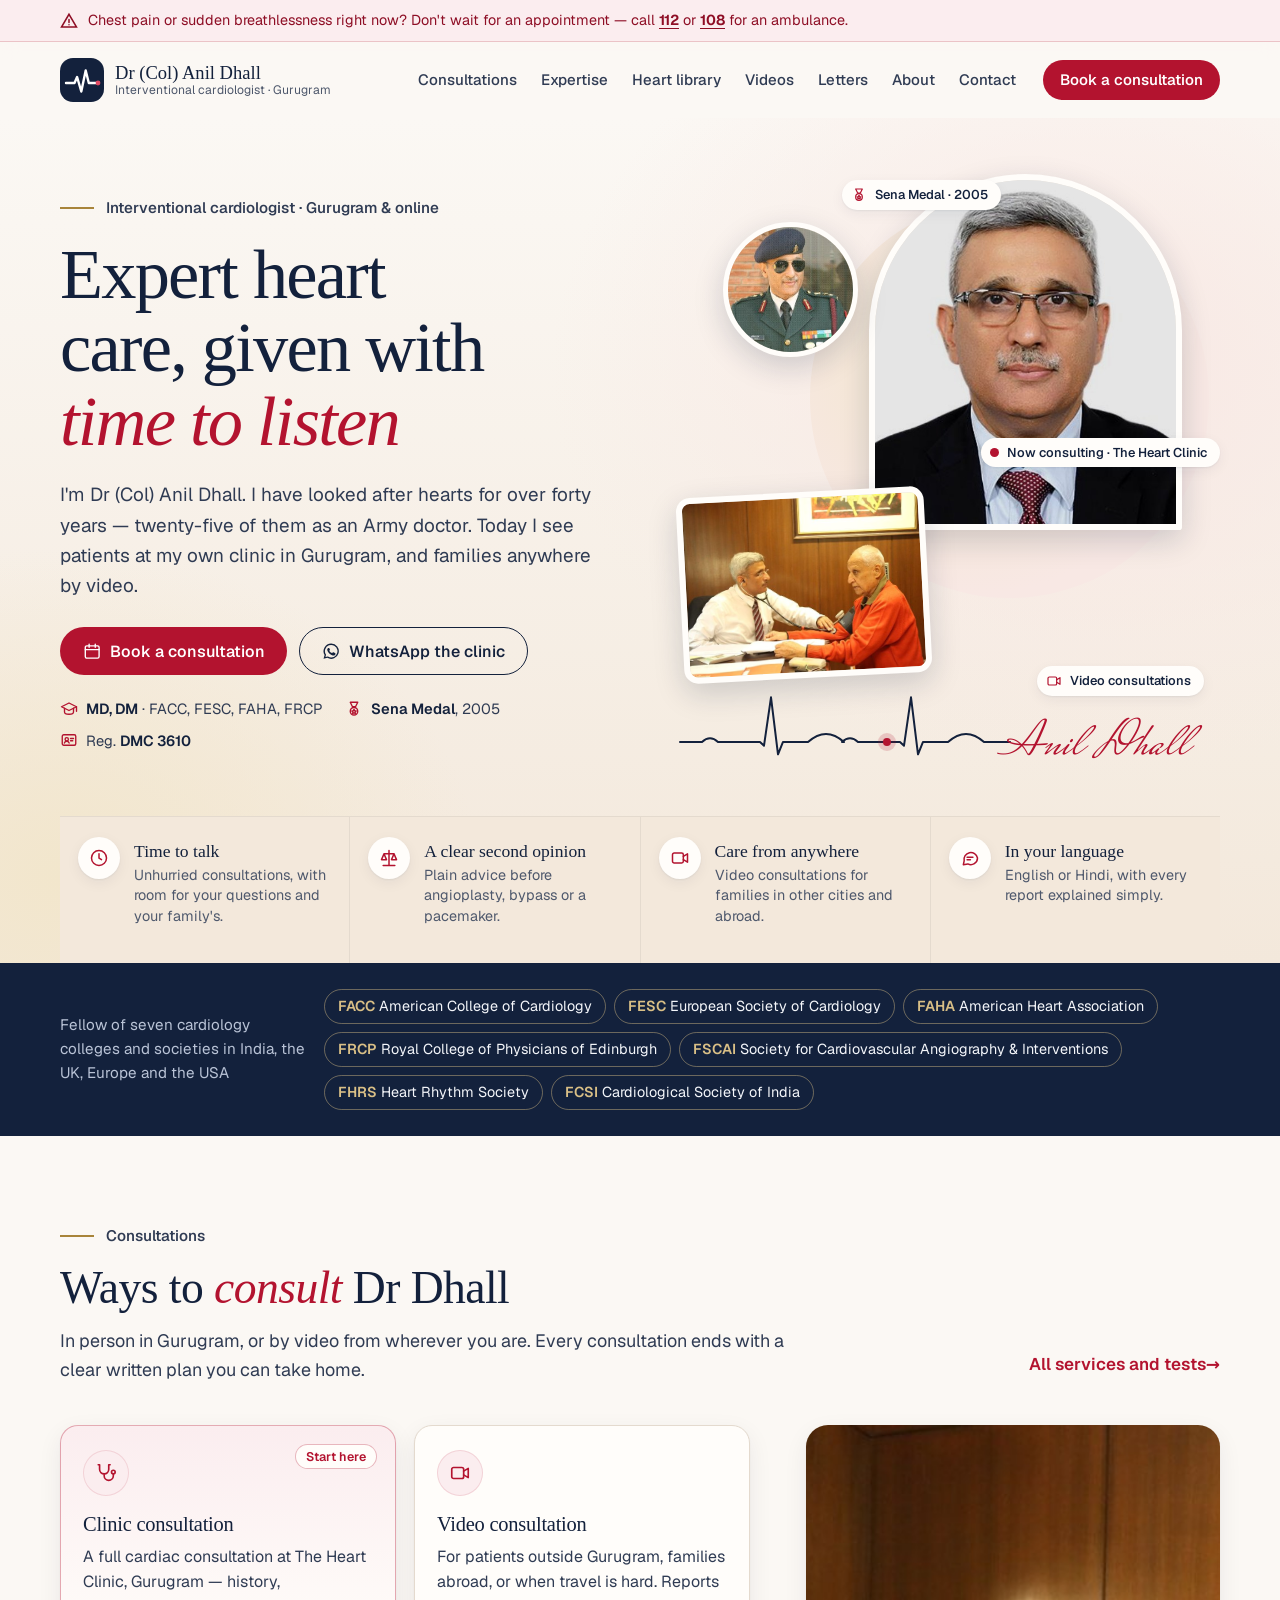
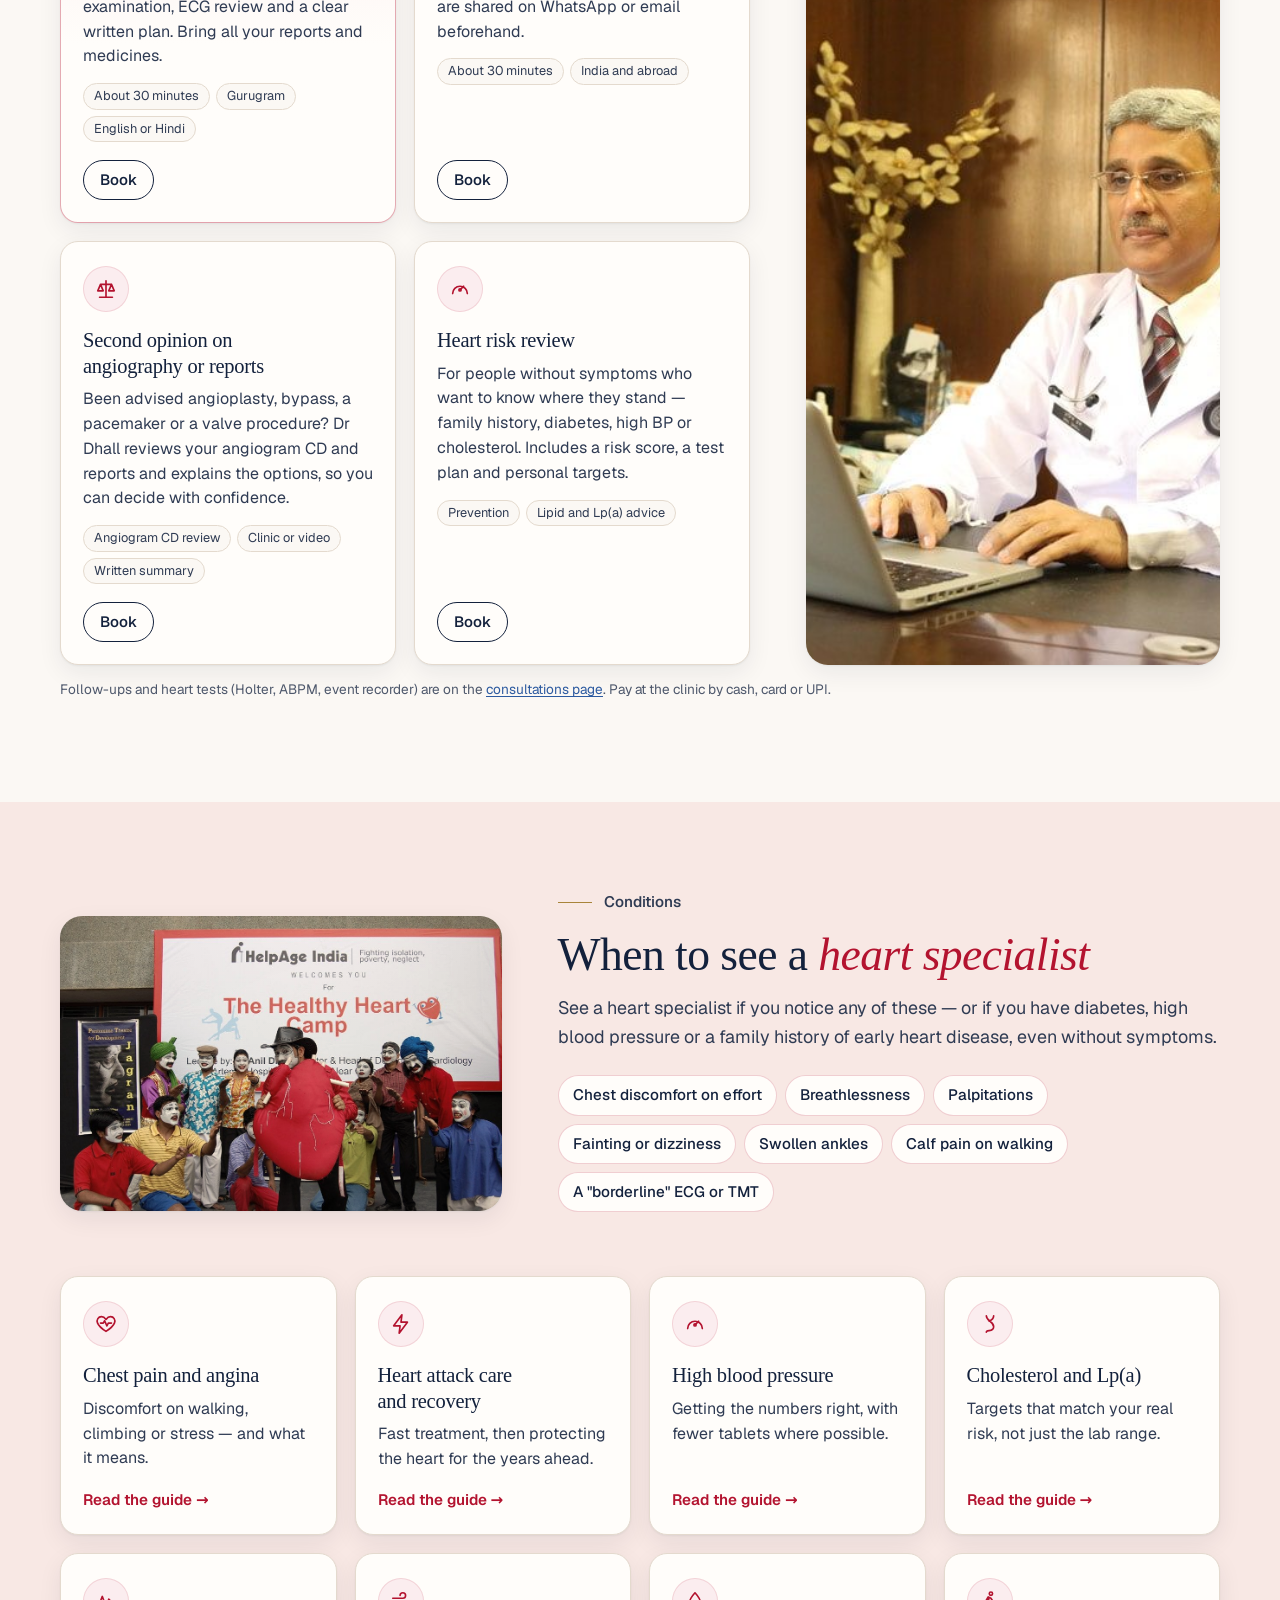
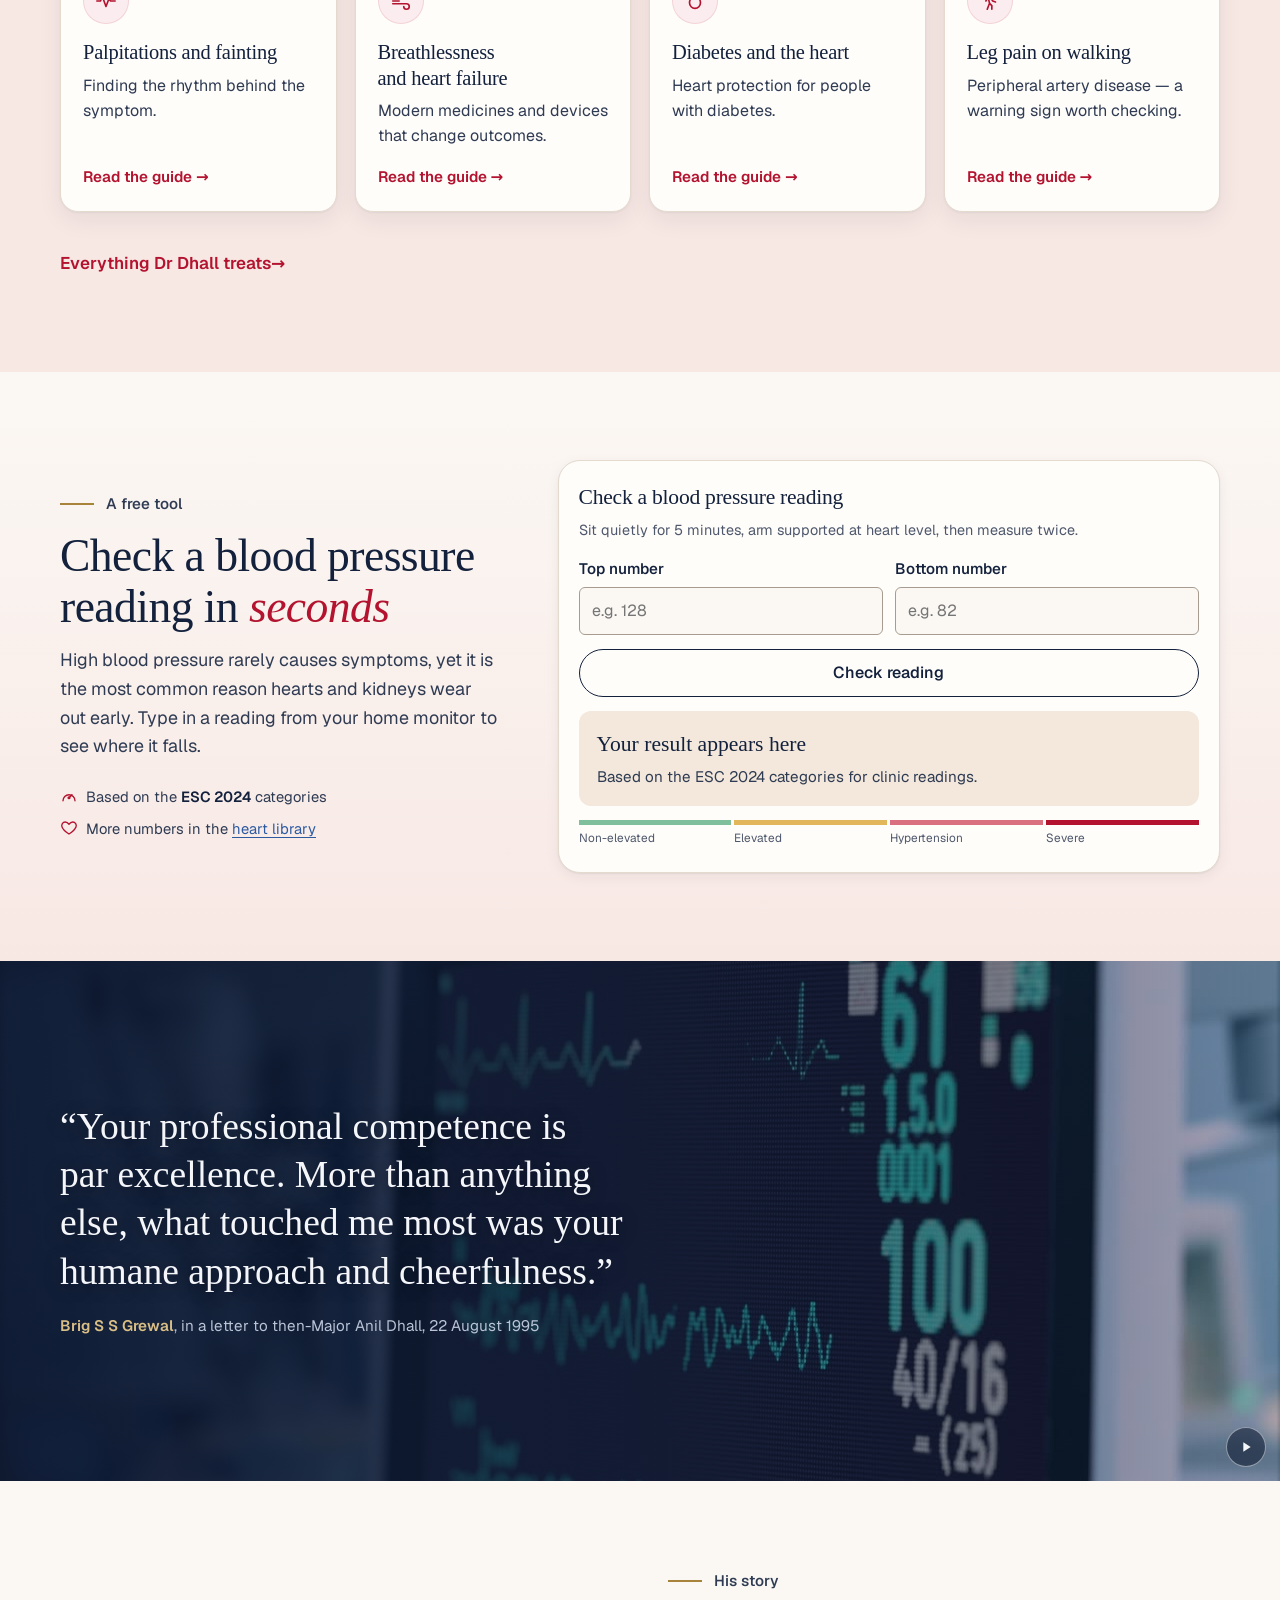
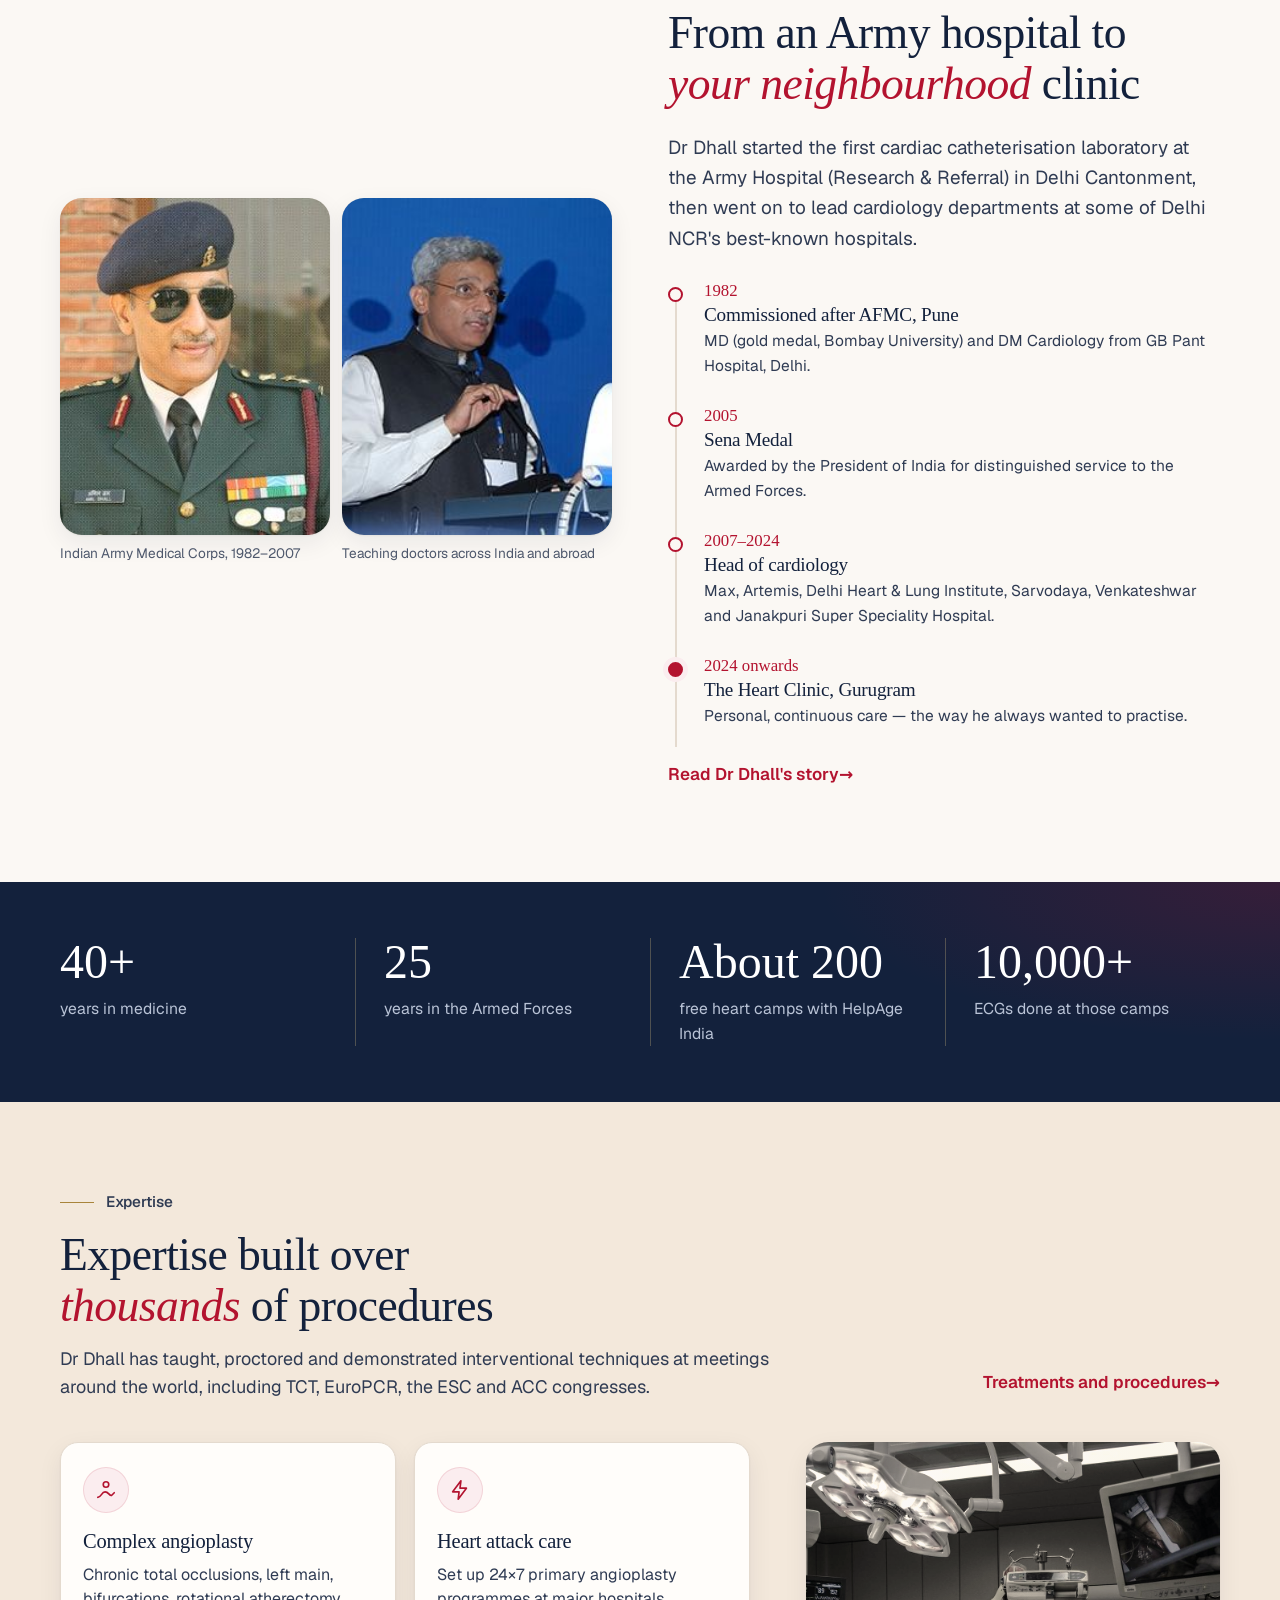
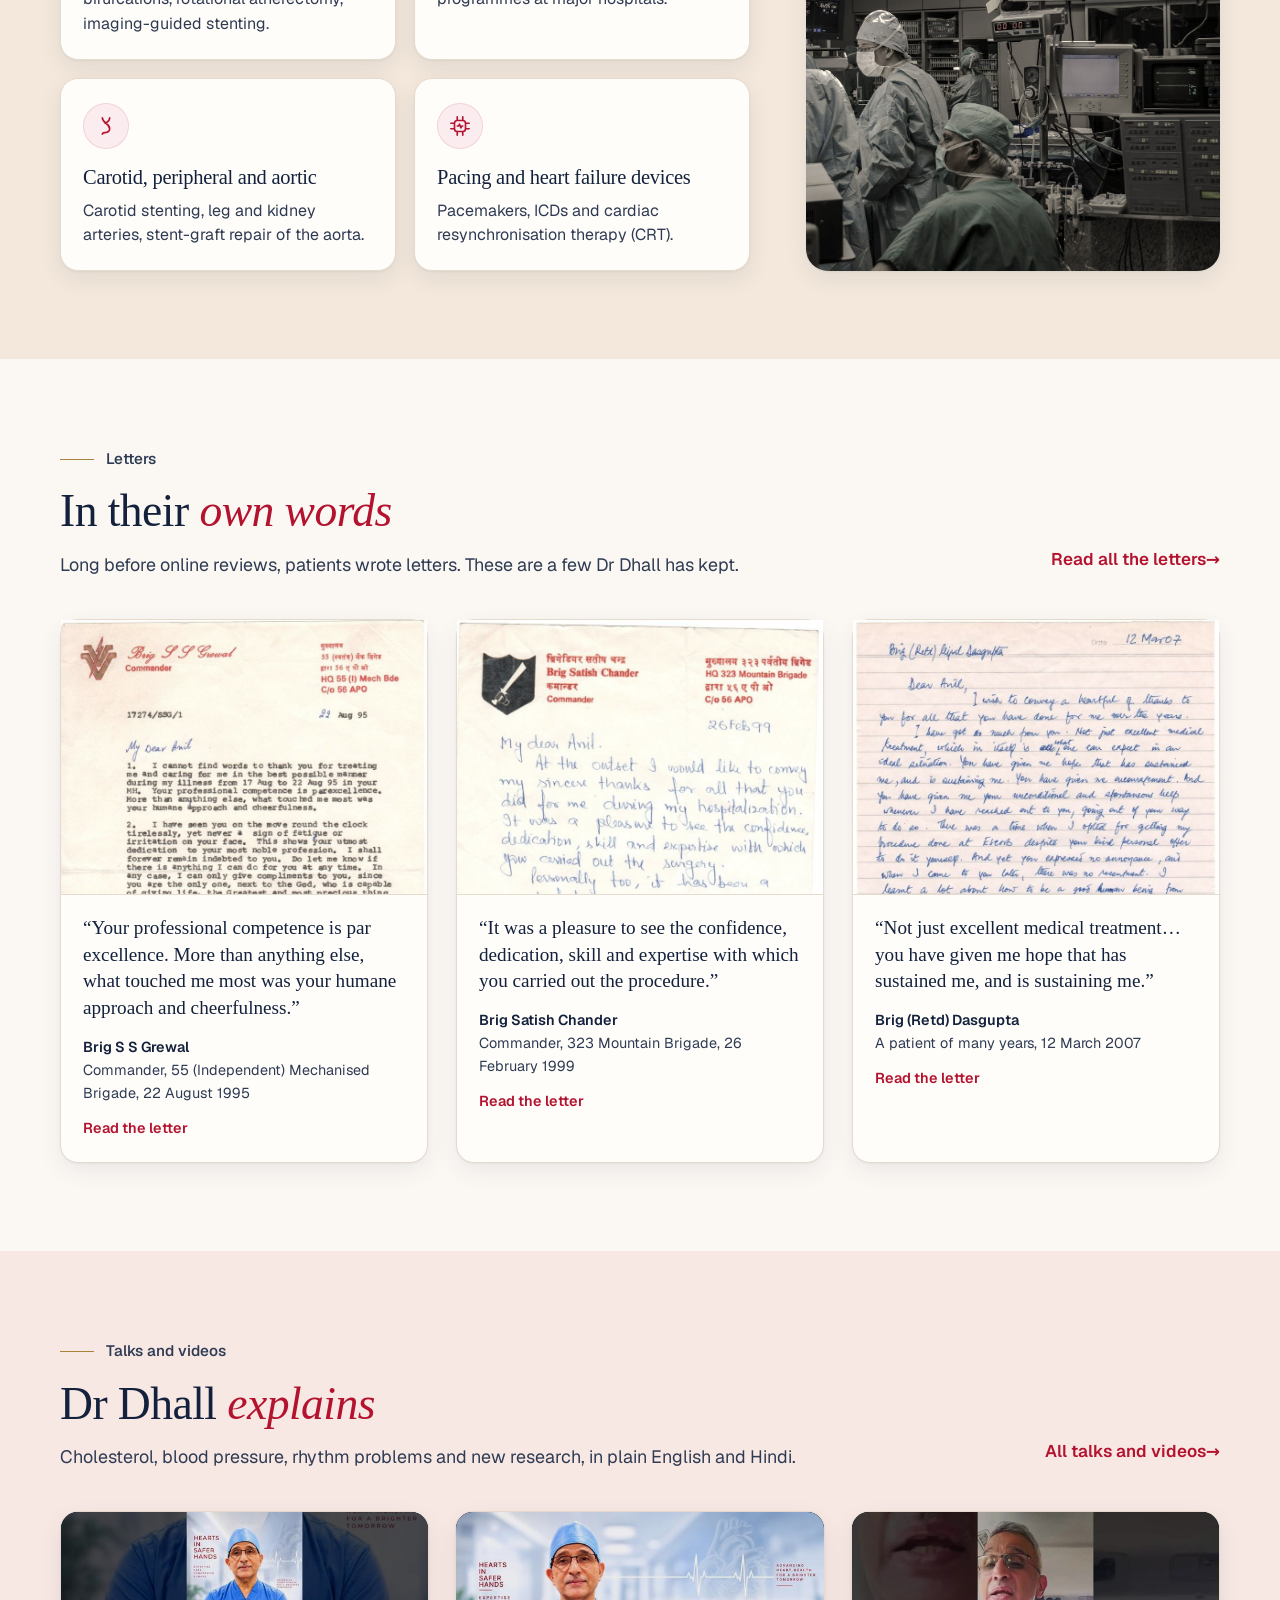
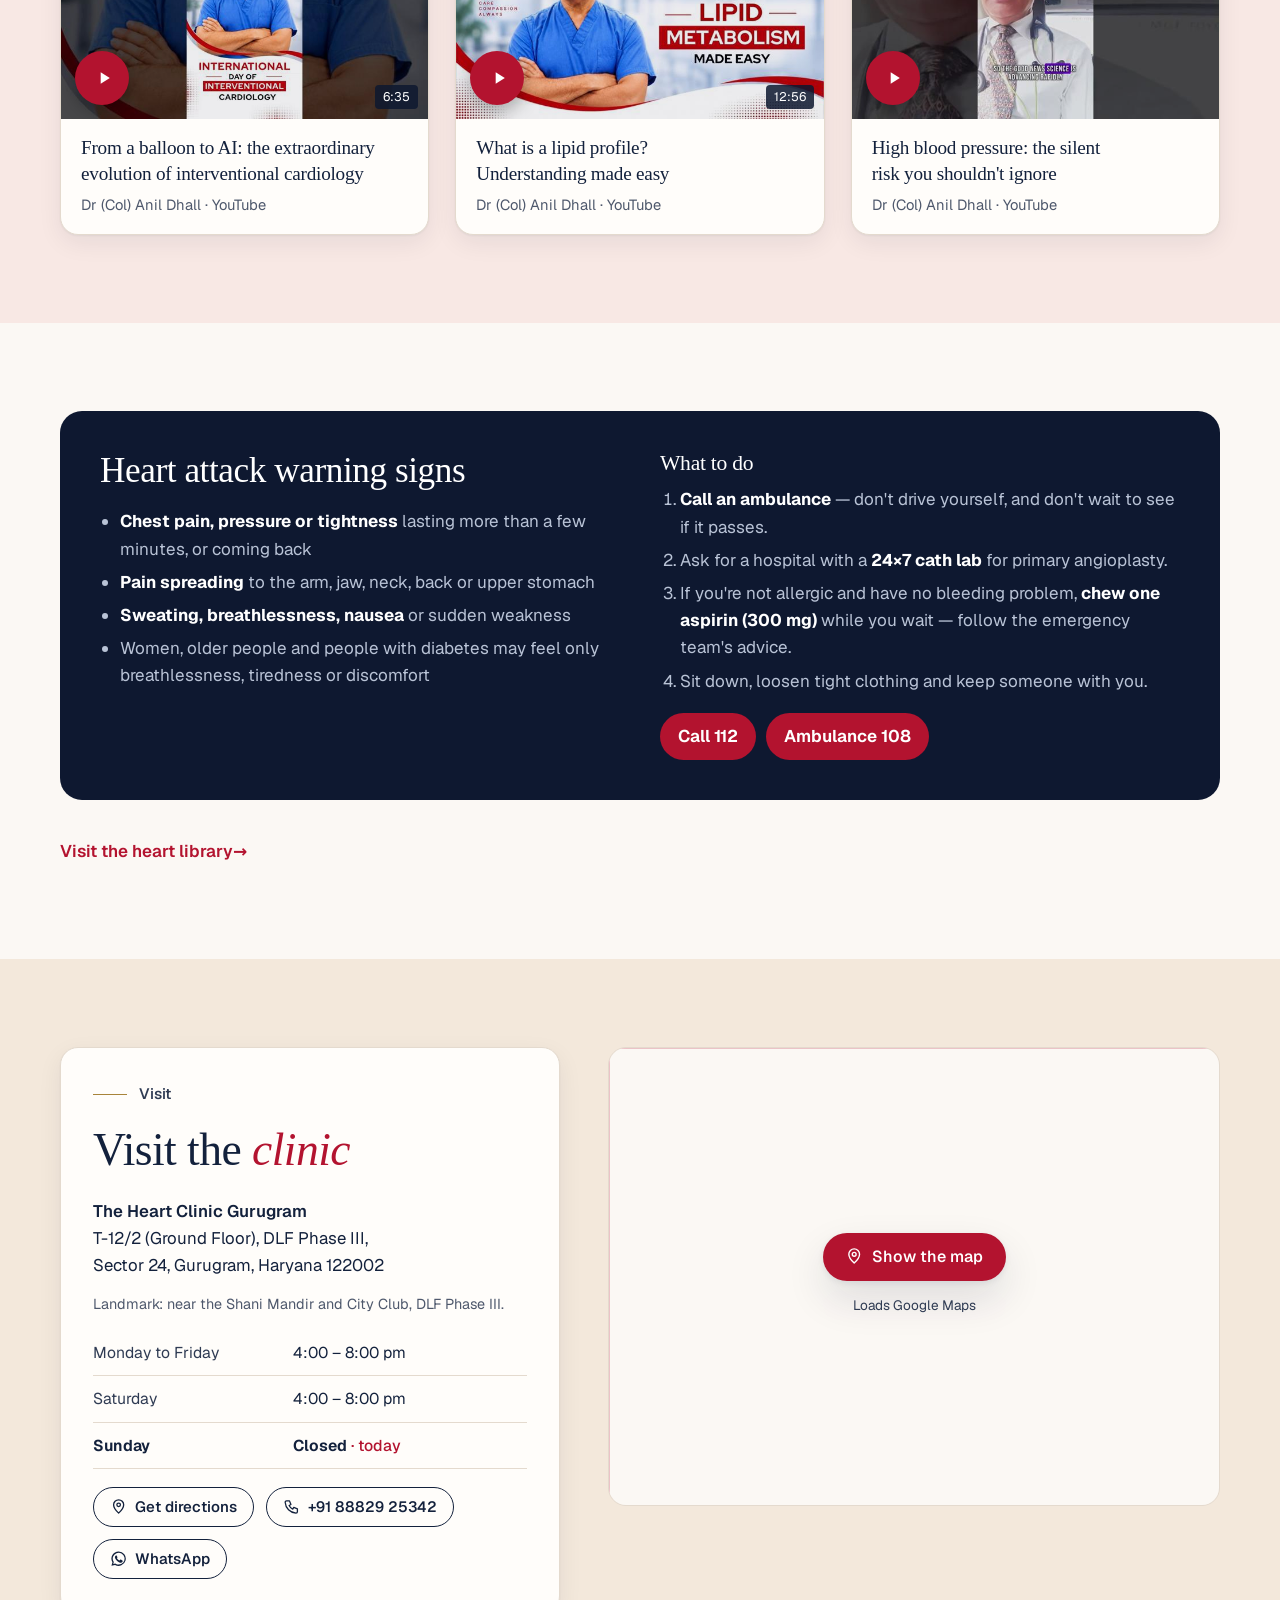
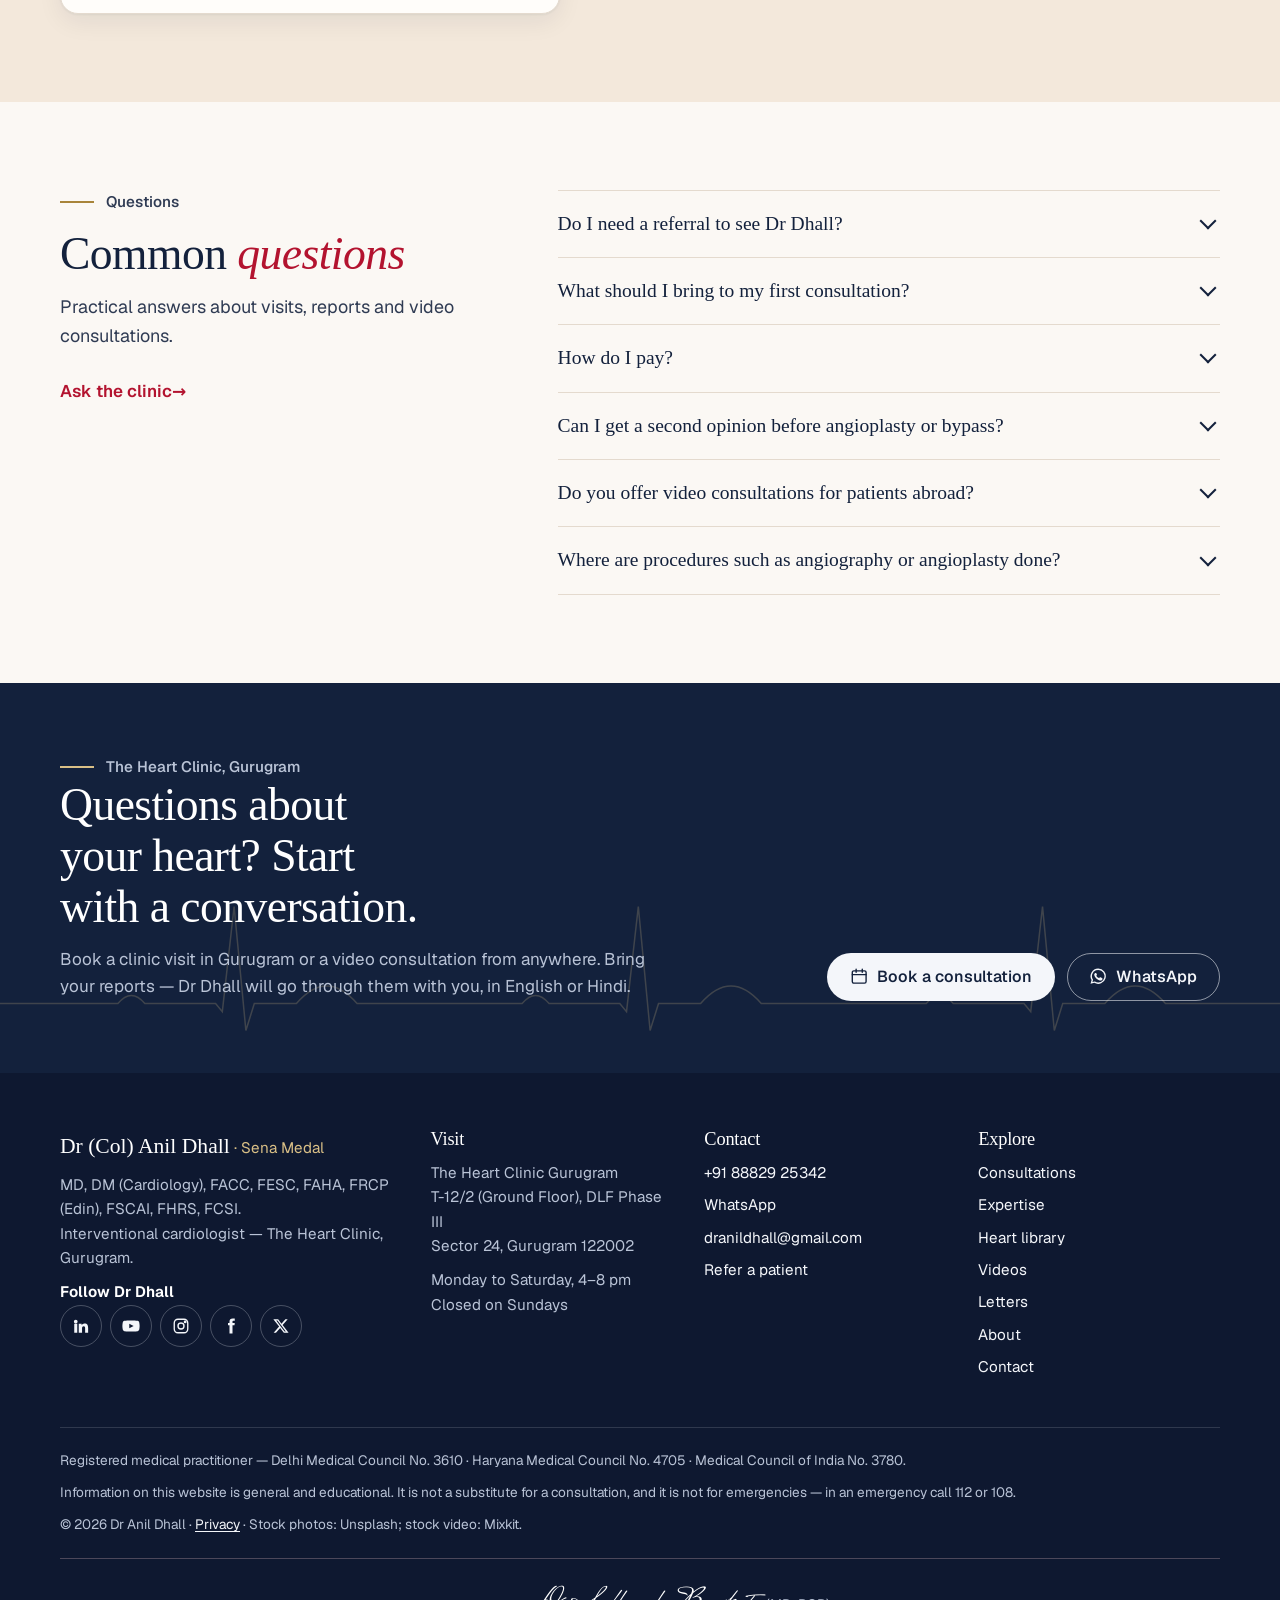
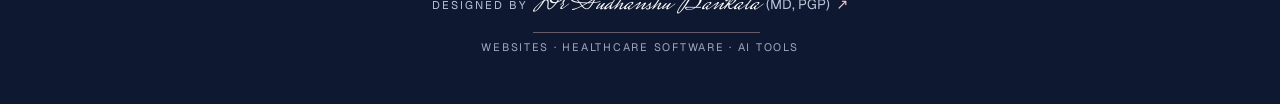
==== commit f00c4a8a: "Redesign: one card system, section headers, warm photos; SEO fixes - One card component for services" ====
--- a/index.html
+++ b/index.html
@@ -20,7 +20,8 @@
 <link rel="apple-touch-icon" href="assets/img/apple-touch-icon.png">
 <link rel="preload" href="assets/fonts/newsreader.woff2" as="font" type="font/woff2" crossorigin>
 <link rel="preload" href="assets/fonts/geist.woff2" as="font" type="font/woff2" crossorigin>
-<link rel="stylesheet" href="assets/css/site.css?v=de06519940">
+<link rel="preload" as="image" href="assets/img/anil-dhall.jpg" fetchpriority="high">
+<link rel="stylesheet" href="assets/css/site.css?v=abae19feeb">
 <script type="application/ld+json">{"@context": "https://schema.org", "@type": "Physician", "name": "Dr (Col) Anil Dhall", "honorificPrefix": "Dr", "url": "https://drbankata.github.io/anil-dhall/", "image": "https://drbankata.github.io/anil-dhall/assets/img/anil-dhall.jpg", "description": "Interventional cardiologist in Gurugram. MD, DM (Cardiology), FACC, FESC, FAHA, FRCP (Edin), FSCAI, FHRS, FCSI. Sena Medal.", "medicalSpecialty": ["Cardiovascular", "https://schema.org/Cardiovascular"], "telephone": "+91-8882925342", "email": "dranildhall@gmail.com", "address": {"@type": "PostalAddress", "streetAddress": "T-12/2 (Ground Floor), DLF Phase III, Sector 24", "addressLocality": "Gurugram", "addressRegion": "Haryana", "postalCode": "122002", "addressCountry": "IN"}, "openingHoursSpecification": [{"@type": "OpeningHoursSpecification", "dayOfWeek": ["Monday", "Tuesday", "Wednesday", "Thursday", "Friday", "Saturday"], "opens": "16:00", "closes": "20:00"}], "knowsLanguage": ["en", "hi"], "sameAs": ["https://www.linkedin.com/in/anildhall", "https://www.youtube.com/@Dr.ColAnilDhall", "https://www.facebook.com/dranildhall/", "https://www.instagram.com/the.heartclinicgurugram/", "https://x.com/dhall_dr", "https://www.practo.com/delhi/doctor/dr-anil-dhall-cardiologist-3"]}</script>
 <script type="application/ld+json">{"@context": "https://schema.org", "@type": "FAQPage", "mainEntity": [{"@type": "Question", "name": "Do I need a referral to see Dr Dhall?", "acceptedAnswer": {"@type": "Answer", "text": "No. You can book directly. If another doctor has referred you, bring their note and all your reports."}}, {"@type": "Question", "name": "What should I bring to my first consultation?", "acceptedAnswer": {"@type": "Answer", "text": "All previous reports (ECG, echo, TMT, blood tests, discharge summaries), any angiography CD, and your current medicines or their strips. A list of questions helps too."}}, {"@type": "Question", "name": "How do I pay?", "acceptedAnswer": {"@type": "Answer", "text": "The clinic confirms the fee when you book. You can pay at the clinic by cash, card or UPI; for video consultations, payment details are shared when your time is confirmed."}}, {"@type": "Question", "name": "Can I get a second opinion before angioplasty or bypass?", "acceptedAnswer": {"@type": "Answer", "text": "Yes — this is one of the most common reasons families come. Dr Dhall reviews the angiogram and reports and explains, in plain language, which option suits you and why."}}, {"@type": "Question", "name": "Do you offer video consultations for patients abroad?", "acceptedAnswer": {"@type": "Answer", "text": "Yes. Many families in other cities or countries consult by video for their parents. Share reports on WhatsApp or email before the call."}}, {"@type": "Question", "name": "Where are procedures such as angiography or angioplasty done?", "acceptedAnswer": {"@type": "Answer", "text": "Procedures are done at accredited hospitals with a 24×7 cath lab in Delhi NCR. Dr Dhall will discuss the hospital, the plan and the expected costs with you at your consultation."}}]}</script>
 </head>
@@ -30,7 +31,7 @@
 <aside class="sos" aria-label="Emergency"><div class="wrap"><svg viewBox="0 0 24 24" fill="none" stroke="currentColor" stroke-width="2" stroke-linecap="round" aria-hidden="true"><path d="M12 3 2 20h20L12 3Z"/><path d="M12 10v4M12 17h.01"/></svg><p><span class="long">Chest pain or sudden breathlessness right now? Don't wait for an appointment — call</span><span class="short">Chest pain or breathless right now? Call</span> <a href="tel:112">112</a> or <a href="tel:108">108</a><span class="long"> for an ambulance</span>.</p></div></aside>
 <header class="site-header">
   <div class="wrap head-in">
-    <a class="brand" href="./" aria-label="Dr (Col) Anil Dhall — home"><svg class="brand-mark" viewBox="0 0 44 44" aria-hidden="true"><rect width="44" height="44" rx="13" fill="#13213C"/><path d="M6 25h8.5l2.6-6 4.2 14.5 4.4-21 3.1 12.5H38" fill="none" stroke="#fff" stroke-width="2.4" stroke-linecap="round" stroke-linejoin="round"/><circle cx="38" cy="25" r="2.4" fill="#E04A63"/></svg><span class="brand-txt"><span class="brand-name">Dr (Col) Anil Dhall</span><span class="brand-sub">Interventional cardiologist · Gurugram</span></span></a>
+    <a class="brand" href="./"><svg class="brand-mark" viewBox="0 0 44 44" aria-hidden="true"><rect width="44" height="44" rx="13" fill="#13213C"/><path d="M6 25h8.5l2.6-6 4.2 14.5 4.4-21 3.1 12.5H38" fill="none" stroke="#fff" stroke-width="2.4" stroke-linecap="round" stroke-linejoin="round"/><circle cx="38" cy="25" r="2.4" fill="#E04A63"/></svg><span class="brand-txt"><span class="brand-name">Dr (Col) Anil Dhall</span><span class="brand-sub">Interventional cardiologist · Gurugram</span></span></a>
     <nav id="site-nav" aria-label="Main">
       <ul><li class="nav-home"><a href="" aria-current="page">Home</a></li><li><a href="consultations/">Consultations</a></li><li><a href="expertise/">Expertise</a></li><li><a href="heart-library/">Heart library</a></li><li><a href="videos/">Videos</a></li><li><a href="letters/">Letters</a></li><li><a href="about/">About</a></li><li><a href="contact/">Contact</a></li></ul>
       <div class="nav-extra">
@@ -63,9 +64,9 @@
       </div>
       <div class="collage">
         <div class="sun" aria-hidden="true"></div>
-        <figure class="c-portrait"><img src="assets/img/anil-dhall.jpg" alt="Portrait of Dr (Col) Anil Dhall" width="546" height="621" fetchpriority="high"></figure>
-        <figure class="c-consult"><img src="assets/img/photos/consultation.jpg" alt="Dr Dhall checking a patient's blood pressure at his desk" width="1024" height="683"></figure>
-        <figure class="c-army"><img src="assets/img/photos/army.jpg" alt="Colonel Anil Dhall in Army uniform" width="345" height="315"></figure>
+        <figure class="c-portrait"><img src="assets/img/anil-dhall.jpg" alt="Portrait of Dr (Col) Anil Dhall" width="546" height="621" fetchpriority="high" decoding="sync"></figure>
+        <figure class="c-consult"><img src="assets/img/photos/consultation-640.jpg" alt="Dr Dhall checking a patient's blood pressure at his desk" width="640" height="427" decoding="async"></figure>
+        <figure class="c-army"><img src="assets/img/photos/army.jpg" alt="Colonel Anil Dhall in Army uniform" width="345" height="315" decoding="async"></figure>
         <span class="hchip hchip-a"><span class="pulse-dot" aria-hidden="true"></span>Now consulting · The Heart Clinic</span>
         <span class="hchip hchip-b"><svg viewBox="0 0 24 24" fill="none" stroke="currentColor" stroke-width="1.8" stroke-linecap="round" stroke-linejoin="round" aria-hidden="true"><path d="M7 3h10l-3 6h-4L7 3Z"/><circle cx="12" cy="15" r="5"/><path d="m12 12.5.9 1.8 2 .3-1.4 1.4.3 2-1.8-.9-1.8.9.3-2-1.4-1.4 2-.3Z"/></svg>Sena Medal · 2005</span>
         <span class="hchip hchip-c"><svg viewBox="0 0 24 24" fill="none" stroke="currentColor" stroke-width="1.8" stroke-linecap="round" stroke-linejoin="round" aria-hidden="true"><rect x="3" y="6" width="13" height="12" rx="2"/><path d="m16 10 5-3v10l-5-3"/></svg>Video consultations</span>
@@ -87,44 +88,38 @@
 
 <section class="section" aria-labelledby="ways">
   <div class="wrap">
+    <div class="shead "><div><p class="kicker"><span class="rule" aria-hidden="true"></span>Consultations</p><h2 id="ways">Ways to <em>consult</em> Dr Dhall</h2><p>In person in Gurugram, or by video from wherever you are. Every consultation ends with a clear written plan you can take home.</p></div><a class="more" href="consultations/">All services and tests<span aria-hidden="true"> &#8594;</span></a></div>
     <div class="split split-wide">
+      <div class="cards cards-2"><article class="card svc is-featured" id="svc-clinic">
+  <span class="cico"><svg viewBox="0 0 24 24" fill="none" stroke="currentColor" stroke-width="1.8" stroke-linecap="round" stroke-linejoin="round" aria-hidden="true"><path d="M5 3v5a5 5 0 0 0 10 0V3M5 3H3.5M15 3h1.5M10 13v2a5 5 0 0 0 10 0v-2"/><circle cx="20" cy="11" r="2"/></svg></span><h3>Clinic consultation</h3><p>A full cardiac consultation at The Heart Clinic, Gurugram — history, examination, ECG review and a clear written plan. Bring all your reports and medicines.</p><ul class="fee-tags"><li>About 30 minutes</li><li>Gurugram</li><li>English or Hindi</li></ul>
+  <div class="card-foot"><a class="btn btn-line btn-s" href="consultations/?service=clinic#book" data-book="clinic">Book<span class="sr-only">: Clinic consultation</span></a><a class="btn btn-line btn-s" data-pay="clinic" href="#" hidden>Pay online</a><a class="btn btn-line btn-s" data-upi="clinic" href="#" hidden>Pay by UPI</a></div>
+</article><article class="card svc" id="svc-video">
+  <span class="cico"><svg viewBox="0 0 24 24" fill="none" stroke="currentColor" stroke-width="1.8" stroke-linecap="round" stroke-linejoin="round" aria-hidden="true"><rect x="3" y="6" width="13" height="12" rx="2"/><path d="m16 10 5-3v10l-5-3"/></svg></span><h3>Video consultation</h3><p>For patients outside Gurugram, families abroad, or when travel is hard. Reports are shared on WhatsApp or email beforehand.</p><ul class="fee-tags"><li>About 30 minutes</li><li>India and abroad</li></ul>
+  <div class="card-foot"><a class="btn btn-line btn-s" href="consultations/?service=video#book" data-book="video">Book<span class="sr-only">: Video consultation</span></a><a class="btn btn-line btn-s" data-pay="video" href="#" hidden>Pay online</a><a class="btn btn-line btn-s" data-upi="video" href="#" hidden>Pay by UPI</a></div>
+</article><article class="card svc" id="svc-second-opinion">
+  <span class="cico"><svg viewBox="0 0 24 24" fill="none" stroke="currentColor" stroke-width="1.8" stroke-linecap="round" stroke-linejoin="round" aria-hidden="true"><path d="M12 3v18M5 21h14M6 7h12M6 7l-3 7h6L6 7Zm12 0-3 7h6l-3-7Z"/></svg></span><h3>Second opinion on angiography or reports</h3><p>Been advised angioplasty, bypass, a pacemaker or a valve procedure? Dr Dhall reviews your angiogram CD and reports and explains the options, so you can decide with confidence.</p><ul class="fee-tags"><li>Angiogram CD review</li><li>Clinic or video</li><li>Written summary</li></ul>
+  <div class="card-foot"><a class="btn btn-line btn-s" href="consultations/?service=second-opinion#book" data-book="second-opinion">Book<span class="sr-only">: Second opinion on angiography or reports</span></a><a class="btn btn-line btn-s" data-pay="second-opinion" href="#" hidden>Pay online</a><a class="btn btn-line btn-s" data-upi="second-opinion" href="#" hidden>Pay by UPI</a></div>
+</article><article class="card svc" id="svc-heart-risk">
+  <span class="cico"><svg viewBox="0 0 24 24" fill="none" stroke="currentColor" stroke-width="1.8" stroke-linecap="round" stroke-linejoin="round" aria-hidden="true"><path d="M4 17a8 8 0 1 1 16 0"/><path d="m12 13 4-4"/><circle cx="12" cy="13" r="1.2"/></svg></span><h3>Heart risk review</h3><p>For people without symptoms who want to know where they stand — family history, diabetes, high BP or cholesterol. Includes a risk score, a test plan and personal targets.</p><ul class="fee-tags"><li>Prevention</li><li>Lipid and Lp(a) advice</li></ul>
+  <div class="card-foot"><a class="btn btn-line btn-s" href="consultations/?service=heart-risk#book" data-book="heart-risk">Book<span class="sr-only">: Heart risk review</span></a><a class="btn btn-line btn-s" data-pay="heart-risk" href="#" hidden>Pay online</a><a class="btn btn-line btn-s" data-upi="heart-risk" href="#" hidden>Pay by UPI</a></div>
+</article></div>
+      <figure class="photo photo-fill"><img src="assets/img/photos/desk.jpg" alt="Dr Dhall in a white coat at his desk" width="1024" height="683" style="object-position:62% center" loading="lazy" decoding="async"></figure>
+    </div>
+    <p class="sample-note">Follow-ups and heart tests (Holter, ABPM, event recorder) are on the <a href="consultations/">consultations page</a>. Pay at the clinic by cash, card or UPI.</p>
+  </div>
+</section>
+
+<section class="section band-blush" aria-labelledby="when">
+  <div class="wrap">
+    <div class="split split-narrow v-center">
+      <figure class="photo warm" style="aspect-ratio:3/2"><img src="assets/img/photos/camp-heart.jpg" alt="Dr Dhall at a free HelpAge India heart camp" width="1024" height="681" loading="lazy" decoding="async"></figure>
       <div>
-        <div class="sec-head"><h2 id="ways">Ways to <em>consult</em> Dr Dhall</h2><p>In person in Gurugram, or by video from wherever you are. Every consultation ends with a clear plan you can take home.</p></div>
-        <div class="fees"><div class="fee is-featured" id="svc-clinic">
-  <div class="fee-main"><h3>Clinic consultation</h3><p>A full cardiac consultation at The Heart Clinic, Gurugram — history, examination, ECG review and a clear written plan. Bring all your reports and medicines.</p><ul class="fee-tags"><li>About 30 minutes</li><li>Gurugram</li><li>English or Hindi</li></ul></div>
-  <div class="fee-act"><a class="btn btn-red btn-s" href="consultations/?service=clinic#book" data-book="clinic">Book</a><a class="btn btn-line btn-s" data-pay="clinic" href="#" hidden>Pay online</a><a class="btn btn-line btn-s" data-upi="clinic" href="#" hidden>Pay by UPI</a></div>
-</div><div class="fee" id="svc-video">
-  <div class="fee-main"><h3>Video consultation</h3><p>For patients outside Gurugram, families abroad, or when travel is hard. Reports are shared on WhatsApp or email beforehand.</p><ul class="fee-tags"><li>About 30 minutes</li><li>India and abroad</li></ul></div>
-  <div class="fee-act"><a class="btn btn-red btn-s" href="consultations/?service=video#book" data-book="video">Book</a><a class="btn btn-line btn-s" data-pay="video" href="#" hidden>Pay online</a><a class="btn btn-line btn-s" data-upi="video" href="#" hidden>Pay by UPI</a></div>
-</div><div class="fee" id="svc-second-opinion">
-  <div class="fee-main"><h3>Second opinion on angiography or reports</h3><p>Been advised angioplasty, bypass, a pacemaker or a valve procedure? Dr Dhall reviews your angiogram CD and reports and explains the options, so you can decide with confidence.</p><ul class="fee-tags"><li>Angiogram CD review</li><li>Clinic or video</li><li>Written summary</li></ul></div>
-  <div class="fee-act"><a class="btn btn-red btn-s" href="consultations/?service=second-opinion#book" data-book="second-opinion">Book</a><a class="btn btn-line btn-s" data-pay="second-opinion" href="#" hidden>Pay online</a><a class="btn btn-line btn-s" data-upi="second-opinion" href="#" hidden>Pay by UPI</a></div>
-</div><div class="fee" id="svc-heart-risk">
-  <div class="fee-main"><h3>Heart risk review</h3><p>For people without symptoms who want to know where they stand — family history, diabetes, high BP or cholesterol. Includes a risk score, a test plan and personal targets.</p><ul class="fee-tags"><li>Prevention</li><li>Lipid and Lp(a) advice</li></ul></div>
-  <div class="fee-act"><a class="btn btn-red btn-s" href="consultations/?service=heart-risk#book" data-book="heart-risk">Book</a><a class="btn btn-line btn-s" data-pay="heart-risk" href="#" hidden>Pay online</a><a class="btn btn-line btn-s" data-upi="heart-risk" href="#" hidden>Pay by UPI</a></div>
-</div></div>
-        <p class="sample-note">Follow-ups and heart tests (Holter, ABPM, event recorder) are on the <a href="consultations/">consultations page</a>. Pay at the clinic by cash, card or UPI.</p>
-      </div>
-      <div>
-        <figure class="photo" style="aspect-ratio:4/5"><img src="assets/img/photos/desk.jpg" alt="Dr Dhall in a white coat at his desk" loading="lazy" style="object-position:62% center"></figure>
-        <p class="photo-cap">Every consultation ends with a clear written plan.</p>
-      </div>
-    </div>
-  </div>
-</section>
-
-<section class="section panel" aria-labelledby="when">
-  <div class="wrap">
-    <div class="split split-narrow v-center" style="margin-bottom:36px">
-      <figure class="photo" style="aspect-ratio:3/2"><img src="assets/img/photos/heart-model.jpg" alt="An anatomical model of the human heart" loading="lazy"></figure>
-      <div>
-        <h2 id="when">When to see a <em>heart specialist</em></h2>
-        <p class="lede">See a heart specialist if you notice any of these — or if you have diabetes, high blood pressure or a family history of early heart disease, even without symptoms.</p>
+        <div class="shead shead-flat"><div><p class="kicker"><span class="rule" aria-hidden="true"></span>Conditions</p><h2 id="when">When to see a <em>heart specialist</em></h2><p>See a heart specialist if you notice any of these — or if you have diabetes, high blood pressure or a family history of early heart disease, even without symptoms.</p></div></div>
         <ul class="symptoms"><li>Chest discomfort on effort</li><li>Breathlessness</li><li>Palpitations</li><li>Fainting or dizziness</li><li>Swollen ankles</li><li>Calf pain on walking</li><li>A "borderline" ECG or TMT</li></ul>
       </div>
     </div>
-    <div class="cond-grid"><a class="cond cond-link" href="heart-library/#angina"><span class="cico"><svg viewBox="0 0 24 24" fill="none" stroke="currentColor" stroke-width="1.8" stroke-linecap="round" stroke-linejoin="round" aria-hidden="true"><path d="M12 20s-7.5-4.6-9.3-9.2C1.4 7.4 3.6 4 7 4c2 0 3.6 1.1 5 3 1.4-1.9 3-3 5-3 3.4 0 5.6 3.4 4.3 6.8C19.5 15.4 12 20 12 20Z"/><path d="M6 11h3l1.5-2.5L13 14l1.5-3H18"/></svg></span><span><h3>Chest pain and angina</h3><p>Discomfort on walking, climbing or stress — and what it means.</p></span></a><a class="cond cond-link" href="heart-library/#heart-attack"><span class="cico"><svg viewBox="0 0 24 24" fill="none" stroke="currentColor" stroke-width="1.8" stroke-linecap="round" stroke-linejoin="round" aria-hidden="true"><path d="M13 2 4 14h7l-1 8 9-12h-7l1-8Z"/></svg></span><span><h3>Heart attack care and recovery</h3><p>Fast treatment, then protecting the heart for the years ahead.</p></span></a><a class="cond cond-link" href="heart-library/#hypertension"><span class="cico"><svg viewBox="0 0 24 24" fill="none" stroke="currentColor" stroke-width="1.8" stroke-linecap="round" stroke-linejoin="round" aria-hidden="true"><path d="M4 17a8 8 0 1 1 16 0"/><path d="m12 13 4-4"/><circle cx="12" cy="13" r="1.2"/></svg></span><span><h3>High blood pressure</h3><p>Getting the numbers right, with fewer tablets where possible.</p></span></a><a class="cond cond-link" href="heart-library/#cholesterol"><span class="cico"><svg viewBox="0 0 24 24" fill="none" stroke="currentColor" stroke-width="1.8" stroke-linecap="round" aria-hidden="true"><path d="M8 3c0 6 8 6 8 12s-8 3-8 6M16 3c0 4-3 5-5 6"/></svg></span><span><h3>Cholesterol and Lp(a)</h3><p>Targets that match your real risk, not just the lab range.</p></span></a><a class="cond cond-link" href="heart-library/#palpitations"><span class="cico"><svg viewBox="0 0 24 24" fill="none" stroke="currentColor" stroke-width="1.8" stroke-linecap="round" stroke-linejoin="round" aria-hidden="true"><path d="M2 12h4l2-5 4 11 3-8 2 2h5"/></svg></span><span><h3>Palpitations and fainting</h3><p>Finding the rhythm behind the symptom.</p></span></a><a class="cond cond-link" href="heart-library/#heart-failure"><span class="cico"><svg viewBox="0 0 24 24" fill="none" stroke="currentColor" stroke-width="1.8" stroke-linecap="round" aria-hidden="true"><path d="M3 9h11a3 3 0 1 0-3-3M3 15h15a3 3 0 1 1-3 3M3 12h7"/></svg></span><span><h3>Breathlessness and heart failure</h3><p>Modern medicines and devices that change outcomes.</p></span></a><a class="cond cond-link" href="heart-library/#diabetes"><span class="cico"><svg viewBox="0 0 24 24" fill="none" stroke="currentColor" stroke-width="1.8" stroke-linecap="round" stroke-linejoin="round" aria-hidden="true"><path d="M12 3s6 6.6 6 11a6 6 0 0 1-12 0c0-4.4 6-11 6-11Z"/></svg></span><span><h3>Diabetes and the heart</h3><p>Heart protection for people with diabetes.</p></span></a><a class="cond cond-link" href="heart-library/#pad"><span class="cico"><svg viewBox="0 0 24 24" fill="none" stroke="currentColor" stroke-width="1.8" stroke-linecap="round" stroke-linejoin="round" aria-hidden="true"><circle cx="13" cy="4" r="1.8"/><path d="m9 21 2.5-6.5L14 17v4M7.5 12l2.5-4.5 3 1.5 2 3 3 1M11.5 14.5 10 8"/></svg></span><span><h3>Leg pain on walking</h3><p>Peripheral artery disease — a warning sign worth checking.</p></span></a></div>
-    <p style="margin-top:26px"><a class="link-arrow" href="expertise/">Everything Dr Dhall treats</a></p>
+    <div class="cards cards-4" style="margin-top:40px"><a class="card card-link" href="heart-library/#angina"><span class="cico"><svg viewBox="0 0 24 24" fill="none" stroke="currentColor" stroke-width="1.8" stroke-linecap="round" stroke-linejoin="round" aria-hidden="true"><path d="M12 20s-7.5-4.6-9.3-9.2C1.4 7.4 3.6 4 7 4c2 0 3.6 1.1 5 3 1.4-1.9 3-3 5-3 3.4 0 5.6 3.4 4.3 6.8C19.5 15.4 12 20 12 20Z"/><path d="M6 11h3l1.5-2.5L13 14l1.5-3H18"/></svg></span><h3>Chest pain and angina</h3><p>Discomfort on walking, climbing or stress — and what it means.</p><span class="card-go">Read the guide<span aria-hidden="true"> &#8594;</span></span></a><a class="card card-link" href="heart-library/#heart-attack"><span class="cico"><svg viewBox="0 0 24 24" fill="none" stroke="currentColor" stroke-width="1.8" stroke-linecap="round" stroke-linejoin="round" aria-hidden="true"><path d="M13 2 4 14h7l-1 8 9-12h-7l1-8Z"/></svg></span><h3>Heart attack care and recovery</h3><p>Fast treatment, then protecting the heart for the years ahead.</p><span class="card-go">Read the guide<span aria-hidden="true"> &#8594;</span></span></a><a class="card card-link" href="heart-library/#hypertension"><span class="cico"><svg viewBox="0 0 24 24" fill="none" stroke="currentColor" stroke-width="1.8" stroke-linecap="round" stroke-linejoin="round" aria-hidden="true"><path d="M4 17a8 8 0 1 1 16 0"/><path d="m12 13 4-4"/><circle cx="12" cy="13" r="1.2"/></svg></span><h3>High blood pressure</h3><p>Getting the numbers right, with fewer tablets where possible.</p><span class="card-go">Read the guide<span aria-hidden="true"> &#8594;</span></span></a><a class="card card-link" href="heart-library/#cholesterol"><span class="cico"><svg viewBox="0 0 24 24" fill="none" stroke="currentColor" stroke-width="1.8" stroke-linecap="round" aria-hidden="true"><path d="M8 3c0 6 8 6 8 12s-8 3-8 6M16 3c0 4-3 5-5 6"/></svg></span><h3>Cholesterol and Lp(a)</h3><p>Targets that match your real risk, not just the lab range.</p><span class="card-go">Read the guide<span aria-hidden="true"> &#8594;</span></span></a><a class="card card-link" href="heart-library/#palpitations"><span class="cico"><svg viewBox="0 0 24 24" fill="none" stroke="currentColor" stroke-width="1.8" stroke-linecap="round" stroke-linejoin="round" aria-hidden="true"><path d="M2 12h4l2-5 4 11 3-8 2 2h5"/></svg></span><h3>Palpitations and fainting</h3><p>Finding the rhythm behind the symptom.</p><span class="card-go">Read the guide<span aria-hidden="true"> &#8594;</span></span></a><a class="card card-link" href="heart-library/#heart-failure"><span class="cico"><svg viewBox="0 0 24 24" fill="none" stroke="currentColor" stroke-width="1.8" stroke-linecap="round" aria-hidden="true"><path d="M3 9h11a3 3 0 1 0-3-3M3 15h15a3 3 0 1 1-3 3M3 12h7"/></svg></span><h3>Breathlessness and heart failure</h3><p>Modern medicines and devices that change outcomes.</p><span class="card-go">Read the guide<span aria-hidden="true"> &#8594;</span></span></a><a class="card card-link" href="heart-library/#diabetes"><span class="cico"><svg viewBox="0 0 24 24" fill="none" stroke="currentColor" stroke-width="1.8" stroke-linecap="round" stroke-linejoin="round" aria-hidden="true"><path d="M12 3s6 6.6 6 11a6 6 0 0 1-12 0c0-4.4 6-11 6-11Z"/></svg></span><h3>Diabetes and the heart</h3><p>Heart protection for people with diabetes.</p><span class="card-go">Read the guide<span aria-hidden="true"> &#8594;</span></span></a><a class="card card-link" href="heart-library/#pad"><span class="cico"><svg viewBox="0 0 24 24" fill="none" stroke="currentColor" stroke-width="1.8" stroke-linecap="round" stroke-linejoin="round" aria-hidden="true"><circle cx="13" cy="4" r="1.8"/><path d="m9 21 2.5-6.5L14 17v4M7.5 12l2.5-4.5 3 1.5 2 3 3 1M11.5 14.5 10 8"/></svg></span><h3>Leg pain on walking</h3><p>Peripheral artery disease — a warning sign worth checking.</p><span class="card-go">Read the guide<span aria-hidden="true"> &#8594;</span></span></a></div>
+    <p class="more-row"><a class="more" href="expertise/">Everything Dr Dhall treats<span aria-hidden="true"> &#8594;</span></a></p>
   </div>
 </section>
 
@@ -132,8 +127,7 @@
   <div class="wrap">
     <div class="split split-narrow v-center">
       <div>
-        <h2 id="bp-h2">Check a blood pressure reading in <em>seconds</em></h2>
-        <p class="lede">High blood pressure rarely causes symptoms, yet it is the most common reason hearts and kidneys wear out early. Type in a reading from your home monitor to see where it falls.</p>
+        <div class="shead shead-flat"><div><p class="kicker"><span class="rule" aria-hidden="true"></span>A free tool</p><h2 id="bp-h2">Check a blood pressure reading in <em>seconds</em></h2><p>High blood pressure rarely causes symptoms, yet it is the most common reason hearts and kidneys wear out early. Type in a reading from your home monitor to see where it falls.</p></div></div>
         <ul class="trust" style="margin-top:6px">
           <li><svg viewBox="0 0 24 24" fill="none" stroke="currentColor" stroke-width="1.8" stroke-linecap="round" stroke-linejoin="round" aria-hidden="true"><path d="M4 17a8 8 0 1 1 16 0"/><path d="m12 13 4-4"/><circle cx="12" cy="13" r="1.2"/></svg><span>Based on the <b>ESC 2024</b> categories</span></li>
           <li><svg viewBox="0 0 24 24" fill="none" stroke="currentColor" stroke-width="1.8" stroke-linecap="round" stroke-linejoin="round" aria-hidden="true"><path d="M12 20s-7.5-4.6-9.3-9.2C1.4 7.4 3.6 4 7 4c2 0 3.6 1.1 5 3 1.4-1.9 3-3 5-3 3.4 0 5.6 3.4 4.3 6.8C19.5 15.4 12 20 12 20Z"/></svg><span>More numbers in the <a href="heart-library/#nums">heart library</a></span></li>
@@ -170,7 +164,7 @@
         <figure><div class="photo"><img src="assets/img/photos/lecture.jpg" alt="Dr Dhall speaking at a cardiology meeting" loading="lazy"></div><figcaption>Teaching doctors across India and abroad</figcaption></figure>
       </div>
       <div>
-        <h2 id="story">From an Army hospital to <em>your neighbourhood</em> clinic</h2>
+        <div class="shead shead-flat"><div><p class="kicker"><span class="rule" aria-hidden="true"></span>His story</p><h2 id="story">From an Army hospital to <em>your neighbourhood</em> clinic</h2></div></div>
         <p class="lede">Dr Dhall started the first cardiac catheterisation laboratory at the Army Hospital (Research &amp; Referral) in Delhi Cantonment, then went on to lead cardiology departments at some of Delhi NCR's best-known hospitals.</p>
         <ol class="chapters" style="margin-top:26px">
           <li><span class="yr">1982</span><h3>Commissioned after AFMC, Pune</h3><p>MD (gold medal, Bombay University) and DM Cardiology from GB Pant Hospital, Delhi.</p></li>
@@ -178,34 +172,27 @@
           <li><span class="yr">2007–2024</span><h3>Head of cardiology</h3><p>Max, Artemis, Delhi Heart &amp; Lung Institute, Sarvodaya, Venkateshwar and Janakpuri Super Speciality Hospital.</p></li>
           <li class="now"><span class="yr">2024 onwards</span><h3>The Heart Clinic, Gurugram</h3><p>Personal, continuous care — the way he always wanted to practise.</p></li>
         </ol>
-        <a class="link-arrow" href="about/">Read Dr Dhall's story</a>
-      </div>
-    </div>
-  </div>
-</section>
+        <a class="more" href="about/">Read Dr Dhall's story<span aria-hidden="true"> &#8594;</span></a>
+      </div>
+    </div>
+  </div>
+</section>
+
+<section class="stats-band" aria-label="Dr Dhall in numbers"><div class="wrap"><ul class="stats"><li><b>40+</b><span>years in medicine</span></li><li><b>25</b><span>years in the Armed Forces</span></li><li><b>About 200</b><span>free heart camps with HelpAge India</span></li><li><b>10,000+</b><span>ECGs done at those camps</span></li></ul></div></section>
 
 <section class="section panel" aria-labelledby="expert">
   <div class="wrap">
-    <div class="split split-wide v-center">
-      <div>
-        <h2 id="expert">Expertise built over <em>thousands</em> of procedures</h2>
-        <p class="lede">Dr Dhall has taught, proctored and demonstrated interventional techniques at meetings around the world, including TCT, EuroPCR, the ESC and ACC congresses.</p>
-        <div class="cond-grid" style="margin-top:20px">
-          <div class="cond"><h3>Complex angioplasty</h3><p>Chronic total occlusions, left main, bifurcations, rotational atherectomy, imaging-guided stenting.</p></div>
-          <div class="cond"><h3>Heart attack care</h3><p>Set up 24×7 primary angioplasty programmes at major hospitals.</p></div>
-          <div class="cond"><h3>Carotid, peripheral and aortic</h3><p>Carotid stenting, leg and kidney arteries, stent-graft repair of the aorta.</p></div>
-          <div class="cond"><h3>Pacing and heart failure devices</h3><p>Pacemakers, ICDs and cardiac resynchronisation therapy (CRT).</p></div>
-        </div>
-        <p style="margin-top:22px"><a class="link-arrow" href="expertise/">Treatments and procedures</a></p>
-      </div>
-      <figure class="photo" style="aspect-ratio:4/5"><img src="assets/img/photos/cathlab.jpg" alt="A team at work in a cardiac catheterisation laboratory" loading="lazy"></figure>
+    <div class="shead "><div><p class="kicker"><span class="rule" aria-hidden="true"></span>Expertise</p><h2 id="expert">Expertise built over <em>thousands</em> of procedures</h2><p>Dr Dhall has taught, proctored and demonstrated interventional techniques at meetings around the world, including TCT, EuroPCR, the ESC and ACC congresses.</p></div><a class="more" href="expertise/">Treatments and procedures<span aria-hidden="true"> &#8594;</span></a></div>
+    <div class="split split-wide">
+      <div class="cards cards-2"><div class="card"><span class="cico"><svg viewBox="0 0 24 24" fill="none" stroke="currentColor" stroke-width="1.8" stroke-linecap="round" stroke-linejoin="round" aria-hidden="true"><path d="M3 20c4 0 4-6 8-6s4 4 7 4M18 18l3-3"/><path d="M12 9a3 3 0 1 0 0-6 3 3 0 0 0 0 6Z"/></svg></span><h3>Complex angioplasty</h3><p>Chronic total occlusions, left main, bifurcations, rotational atherectomy, imaging-guided stenting.</p></div><div class="card"><span class="cico"><svg viewBox="0 0 24 24" fill="none" stroke="currentColor" stroke-width="1.8" stroke-linecap="round" stroke-linejoin="round" aria-hidden="true"><path d="M13 2 4 14h7l-1 8 9-12h-7l1-8Z"/></svg></span><h3>Heart attack care</h3><p>Set up 24×7 primary angioplasty programmes at major hospitals.</p></div><div class="card"><span class="cico"><svg viewBox="0 0 24 24" fill="none" stroke="currentColor" stroke-width="1.8" stroke-linecap="round" aria-hidden="true"><path d="M8 3c0 6 8 6 8 12s-8 3-8 6M16 3c0 4-3 5-5 6"/></svg></span><h3>Carotid, peripheral and aortic</h3><p>Carotid stenting, leg and kidney arteries, stent-graft repair of the aorta.</p></div><div class="card"><span class="cico"><svg viewBox="0 0 24 24" fill="none" stroke="currentColor" stroke-width="1.8" stroke-linecap="round" stroke-linejoin="round" aria-hidden="true"><rect x="6" y="6" width="12" height="12" rx="3"/><path d="M9 12h1.5l1-2 1.5 4 1-2H15M9 2v3M15 2v3M9 19v3M15 19v3M2 9h3M2 15h3M19 9h3M19 15h3"/></svg></span><h3>Pacing and heart failure devices</h3><p>Pacemakers, ICDs and cardiac resynchronisation therapy (CRT).</p></div></div>
+      <figure class="photo photo-fill warm"><img src="assets/img/photos/cathlab.jpg" alt="A team at work in a cardiac catheterisation laboratory" width="1600" height="1067" loading="lazy" decoding="async"></figure>
     </div>
   </div>
 </section>
 
 <section class="section" aria-labelledby="letters-h">
   <div class="wrap">
-    <div class="sec-head"><h2 id="letters-h">In their <em>own words</em></h2><p>Long before online reviews, patients wrote letters. These are a few Dr Dhall has kept.</p></div>
+    <div class="shead "><div><p class="kicker"><span class="rule" aria-hidden="true"></span>Letters</p><h2 id="letters-h">In their <em>own words</em></h2><p>Long before online reviews, patients wrote letters. These are a few Dr Dhall has kept.</p></div><a class="more" href="letters/">Read all the letters<span aria-hidden="true"> &#8594;</span></a></div>
     <div class="letters"><button class="letter" type="button" data-letter="lt-grewal" aria-haspopup="dialog">
   <div class="letter-img"><img src="assets/img/letters/grewal-1995.jpg" alt="The original letter from Brig S S Grewal" loading="lazy"></div><span class="letter-body"><q>Your professional competence is par excellence. More than anything else, what touched me most was your humane approach and cheerfulness.</q><span class="who"><b>Brig S S Grewal</b>Commander, 55 (Independent) Mechanised Brigade, 22 August 1995</span><span class="read">Read the letter</span></span>
 </button><button class="letter" type="button" data-letter="lt-chander" aria-haspopup="dialog">
@@ -213,7 +200,6 @@
 </button><button class="letter" type="button" data-letter="lt-dasgupta" aria-haspopup="dialog">
   <div class="letter-img"><img src="assets/img/letters/dasgupta-2007.jpg" alt="The original letter from Brig (Retd) Dasgupta" loading="lazy"></div><span class="letter-body"><q>Not just excellent medical treatment… you have given me hope that has sustained me, and is sustaining me.</q><span class="who"><b>Brig (Retd) Dasgupta</b>A patient of many years, 12 March 2007</span><span class="read">Read the letter</span></span>
 </button></div>
-    <p style="margin-top:26px"><a class="link-arrow" href="letters/">Read all the letters</a></p>
   </div>
 </section>
 <template id="lt-grewal"><h2>Brig S S Grewal</h2><div class="ld-grid"><div class="ld-img"><img src="assets/img/letters/grewal-1995.jpg" alt="Scan of the original letter from Brig S S Grewal"></div><div><div class="ld-text">My dear Anil,
@@ -244,20 +230,19 @@
 
 Your genuine personal concern for each of your patients is praiseworthy, admirable. The way you tried everything under the sun when my father was sinking left me with such a good and satisfied feeling — that everything possible had been done…</div><p class="ld-meta">A patient of many years, 12 March 2007</p></div></div></template><dialog id="letter-dlg" aria-label="Letter"><div class="dlg-in"><button class="dlg-x" type="button" data-close aria-label="Close"><svg viewBox="0 0 24 24" fill="none" stroke="currentColor" stroke-width="2" stroke-linecap="round" aria-hidden="true"><path d="M6 6l12 12M18 6 6 18"/></svg></button><div class="ld-body"></div></div></dialog>
 
-<section class="section panel" aria-labelledby="talks">
-  <div class="wrap">
-    <div class="sec-head"><h2 id="talks">Dr Dhall <em>explains</em></h2><p>Dr Dhall explains cholesterol, blood pressure, rhythm problems and new research in plain English and Hindi.</p></div>
+<section class="section band-blush" aria-labelledby="talks">
+  <div class="wrap">
+    <div class="shead "><div><p class="kicker"><span class="rule" aria-hidden="true"></span>Talks and videos</p><h2 id="talks">Dr Dhall <em>explains</em></h2><p>Cholesterol, blood pressure, rhythm problems and new research, in plain English and Hindi.</p></div><a class="more" href="videos/">All talks and videos<span aria-hidden="true"> &#8594;</span></a></div>
     <div class="vids"><article class="vid" data-topic="interventional">
-  <div class="vid-box"><button class="vid-btn" type="button" data-yt="YGEaJ_8KYtM" aria-label="Play video: From a balloon to AI: the extraordinary evolution of interventional cardiology"><img src="assets/img/videos/YGEaJ_8KYtM.jpg" alt="" loading="lazy" width="640" height="360"><span class="play"><svg viewBox="0 0 24 24" fill="currentColor" aria-hidden="true"><path d="M8 5v14l11-7z"/></svg></span><span class="dur">6:35</span></button></div>
+  <div class="vid-box"><button class="vid-btn" type="button" data-yt="YGEaJ_8KYtM" aria-label="Play video: From a balloon to AI: the extraordinary evolution of interventional cardiology, 6:35"><img src="assets/img/videos/YGEaJ_8KYtM.jpg" alt="" loading="lazy" decoding="async" width="640" height="360"><span class="play"><svg viewBox="0 0 24 24" fill="currentColor" aria-hidden="true"><path d="M8 5v14l11-7z"/></svg></span></button><span class="dur">6:35</span></div>
   <h3>From a balloon to AI: the extraordinary evolution of interventional cardiology</h3><p>Dr (Col) Anil Dhall · YouTube</p>
 </article><article class="vid" data-topic="cholesterol">
-  <div class="vid-box"><button class="vid-btn" type="button" data-yt="tTiNDpVZ4Xc" aria-label="Play video: What is a lipid profile? Understanding made easy"><img src="assets/img/videos/tTiNDpVZ4Xc.jpg" alt="" loading="lazy" width="640" height="360"><span class="play"><svg viewBox="0 0 24 24" fill="currentColor" aria-hidden="true"><path d="M8 5v14l11-7z"/></svg></span><span class="dur">12:56</span></button></div>
+  <div class="vid-box"><button class="vid-btn" type="button" data-yt="tTiNDpVZ4Xc" aria-label="Play video: What is a lipid profile? Understanding made easy, 12:56"><img src="assets/img/videos/tTiNDpVZ4Xc.jpg" alt="" loading="lazy" decoding="async" width="640" height="360"><span class="play"><svg viewBox="0 0 24 24" fill="currentColor" aria-hidden="true"><path d="M8 5v14l11-7z"/></svg></span></button><span class="dur">12:56</span></div>
   <h3>What is a lipid profile? Understanding made easy</h3><p>Dr (Col) Anil Dhall · YouTube</p>
 </article><article class="vid" data-topic="prevention">
-  <div class="vid-box"><button class="vid-btn" type="button" data-yt="ptapZBPRe6Q" aria-label="Play video: High blood pressure: the silent risk you shouldn&#x27;t ignore"><img src="assets/img/videos/ptapZBPRe6Q.jpg" alt="" loading="lazy" width="640" height="360"><span class="play"><svg viewBox="0 0 24 24" fill="currentColor" aria-hidden="true"><path d="M8 5v14l11-7z"/></svg></span></button></div>
+  <div class="vid-box"><button class="vid-btn" type="button" data-yt="ptapZBPRe6Q" aria-label="Play video: High blood pressure: the silent risk you shouldn&#x27;t ignore"><img src="assets/img/videos/ptapZBPRe6Q.jpg" alt="" loading="lazy" decoding="async" width="640" height="360"><span class="play"><svg viewBox="0 0 24 24" fill="currentColor" aria-hidden="true"><path d="M8 5v14l11-7z"/></svg></span></button></div>
   <h3>High blood pressure: the silent risk you shouldn&#x27;t ignore</h3><p>Dr (Col) Anil Dhall · YouTube</p>
 </article></div>
-    <p style="margin-top:26px"><a class="link-arrow" href="videos/">All talks and videos</a></p>
   </div>
 </section>
 
@@ -281,10 +266,11 @@
     </ol>
     <div class="callnums"><a href="tel:112">Call 112</a><a href="tel:108">Ambulance 108</a></div>
   </div>
-</div><p style="margin-top:18px"><a class="link-arrow" href="heart-library/">Visit the heart library</a> — plain-language guides to conditions, tests and treatments.</p></div></section>
+</div><p class="more-row"><a class="more" href="heart-library/">Visit the heart library<span aria-hidden="true"> &#8594;</span></a></p></div></section>
 
 <section class="section panel" id="visit"><div class="wrap"><div class="visit">
-  <div>
+  <div class="visit-card">
+    <p class="kicker"><span class="rule" aria-hidden="true"></span>Visit</p>
     <h2>Visit the <em>clinic</em></h2>
     <address class="addr"><strong>The Heart Clinic Gurugram</strong><br>T-12/2 (Ground Floor), DLF Phase III,<br>Sector 24, Gurugram, Haryana 122002</address>
     <p class="muted small">Landmark: near the Shani Mandir and City Club, DLF Phase III.</p>
@@ -297,12 +283,12 @@
   <div class="map"><div class="map-load ecg-paper"><div><button class="btn btn-red" type="button" data-map="https://www.google.com/maps?q=The+Heart+Clinic+Gurugram,+T-12/2+DLF+Phase+3,+Sector+24,+Gurugram,+Haryana+122002&output=embed"><svg viewBox="0 0 24 24" fill="none" stroke="currentColor" stroke-width="1.8" stroke-linecap="round" stroke-linejoin="round" aria-hidden="true"><path d="M12 21s-7-6.2-7-11.5A7 7 0 0 1 19 9.5C19 14.8 12 21 12 21Z"/><circle cx="12" cy="9.5" r="2.5"/></svg>Show the map</button><p>Loads Google Maps</p></div></div></div>
 </div></div></section>
 
-<section class="section" aria-labelledby="faq-h"><div class="wrap wrap-n"><h2 id="faq-h">Common <em>questions</em></h2><div class="faq"><details><summary>Do I need a referral to see Dr Dhall?</summary><div class="ans"><p>No. You can book directly. If another doctor has referred you, bring their note and all your reports.</p></div></details><details><summary>What should I bring to my first consultation?</summary><div class="ans"><p>All previous reports (ECG, echo, TMT, blood tests, discharge summaries), any angiography CD, and your current medicines or their strips. A list of questions helps too.</p></div></details><details><summary>How do I pay?</summary><div class="ans"><p>The clinic confirms the fee when you book. You can pay at the clinic by cash, card or UPI; for video consultations, payment details are shared when your time is confirmed.</p></div></details><details><summary>Can I get a second opinion before angioplasty or bypass?</summary><div class="ans"><p>Yes — this is one of the most common reasons families come. Dr Dhall reviews the angiogram and reports and explains, in plain language, which option suits you and why.</p></div></details><details><summary>Do you offer video consultations for patients abroad?</summary><div class="ans"><p>Yes. Many families in other cities or countries consult by video for their parents. Share reports on WhatsApp or email before the call.</p></div></details><details><summary>Where are procedures such as angiography or angioplasty done?</summary><div class="ans"><p>Procedures are done at accredited hospitals with a 24×7 cath lab in Delhi NCR. Dr Dhall will discuss the hospital, the plan and the expected costs with you at your consultation.</p></div></details></div></div></section>
+<section class="section" aria-labelledby="faq-h"><div class="wrap"><div class="split split-narrow"><div class="shead shead-side"><div><p class="kicker"><span class="rule" aria-hidden="true"></span>Questions</p><h2 id="faq-h">Common <em>questions</em></h2><p>Practical answers about visits, reports and video consultations.</p></div><a class="more" href="contact/">Ask the clinic<span aria-hidden="true"> &#8594;</span></a></div><div class="faq"><details><summary>Do I need a referral to see Dr Dhall?</summary><div class="ans"><p>No. You can book directly. If another doctor has referred you, bring their note and all your reports.</p></div></details><details><summary>What should I bring to my first consultation?</summary><div class="ans"><p>All previous reports (ECG, echo, TMT, blood tests, discharge summaries), any angiography CD, and your current medicines or their strips. A list of questions helps too.</p></div></details><details><summary>How do I pay?</summary><div class="ans"><p>The clinic confirms the fee when you book. You can pay at the clinic by cash, card or UPI; for video consultations, payment details are shared when your time is confirmed.</p></div></details><details><summary>Can I get a second opinion before angioplasty or bypass?</summary><div class="ans"><p>Yes — this is one of the most common reasons families come. Dr Dhall reviews the angiogram and reports and explains, in plain language, which option suits you and why.</p></div></details><details><summary>Do you offer video consultations for patients abroad?</summary><div class="ans"><p>Yes. Many families in other cities or countries consult by video for their parents. Share reports on WhatsApp or email before the call.</p></div></details><details><summary>Where are procedures such as angiography or angioplasty done?</summary><div class="ans"><p>Procedures are done at accredited hospitals with a 24×7 cath lab in Delhi NCR. Dr Dhall will discuss the hospital, the plan and the expected costs with you at your consultation.</p></div></details></div></div></div></section>
 
 <section class="close-band">
   <svg class="trace-bg" viewBox="0 0 760 120" aria-hidden="true" preserveAspectRatio="none"><path vector-effect="non-scaling-stroke" d="M0,90 L70,90 q8,-9.6 16,0 L128,90 l4,4.8 l7,-62.4 l7,73.6 l5,-16.0 L176,90 q18,-20.8 36,0 L310,90 q8,-9.6 16,0 L368,90 l4,4.8 l7,-62.4 l7,73.6 l5,-16.0 L416,90 q18,-20.8 36,0 L550,90 q8,-9.6 16,0 L608,90 l4,4.8 l7,-62.4 l7,73.6 l5,-16.0 L656,90 q18,-20.8 36,0 L760,90"/></svg>
   <div class="wrap">
-    <div><h2>Questions about your heart? Start with a conversation.</h2><p style="margin-top:14px">Book a clinic visit in Gurugram or a video consultation from anywhere. Bring your reports — Dr Dhall will go through them with you, in English or Hindi.</p></div>
+    <div><p class="kicker kicker-dark"><span class="rule" aria-hidden="true"></span>The Heart Clinic, Gurugram</p><h2>Questions about your heart? Start with a conversation.</h2><p style="margin-top:14px">Book a clinic visit in Gurugram or a video consultation from anywhere. Bring your reports — Dr Dhall will go through them with you, in English or Hindi.</p></div>
     <div class="btn-row"><a class="btn btn-light" href="consultations/#book"><svg viewBox="0 0 24 24" fill="none" stroke="currentColor" stroke-width="1.8" stroke-linecap="round" aria-hidden="true"><rect x="3" y="5" width="18" height="16" rx="2"/><path d="M3 10h18M8 3v4M16 3v4"/></svg>Book a consultation</a><a class="btn btn-ghost-light" data-show="whatsapp" href="#"><svg viewBox="0 0 24 24" fill="currentColor" aria-hidden="true"><path d="M12 2a10 10 0 0 0-8.6 15.1L2 22l5-1.3A10 10 0 1 0 12 2Zm0 18.2a8.2 8.2 0 0 1-4.2-1.2l-.3-.2-3 .8.8-2.9-.2-.3A8.2 8.2 0 1 1 12 20.2Zm4.5-6.1c-.2-.1-1.5-.7-1.7-.8-.2-.1-.4-.1-.6.1l-.8 1c-.1.2-.3.2-.5.1a6.7 6.7 0 0 1-3.3-2.9c-.3-.4.2-.4.7-1.3.1-.2 0-.3 0-.4l-.8-1.8c-.2-.5-.4-.4-.6-.4h-.5a1 1 0 0 0-.7.3 3 3 0 0 0-.9 2.2 5.2 5.2 0 0 0 1.1 2.7 11.8 11.8 0 0 0 4.5 4c1.7.7 2.3.8 3.2.7a2.7 2.7 0 0 0 1.8-1.3 2.2 2.2 0 0 0 .2-1.3c-.1-.1-.3-.2-.5-.3Z"/></svg>WhatsApp</a></div>
   </div>
 </section>
@@ -370,6 +356,6 @@
     <p class="small muted" style="margin:14px 0 0">Nothing is stored on this website. Your message goes only where you send it.</p>
   </div>
 </dialog>
-<script src="assets/js/site.js?v=de06519940" defer></script>
+<script src="assets/js/site.js?v=abae19feeb" defer></script>
 </body>
 </html>
--- a/assets/css/site.css
+++ b/assets/css/site.css
@@ -396,7 +396,7 @@
 .vid-btn:hover img { transform: scale(1.03); opacity: 1; }
 .vid-btn .play { position: absolute; left: 14px; bottom: 14px; width: 54px; height: 54px; border-radius: 50%; background: var(--red); color: var(--white); display: grid; place-items: center; box-shadow: 0 6px 18px rgba(0, 0, 0, .3); }
 .vid-btn .play svg { width: 20px; height: 20px; margin-left: 3px; }
-.vid-btn .dur { position: absolute; right: 10px; bottom: 10px; background: rgba(14, 24, 48, .85); color: var(--white); font-size: .78rem; padding: 2px 8px; border-radius: 4px; }
+.vid-box .dur { pointer-events: none; position: absolute; right: 10px; bottom: 10px; background: rgba(14, 24, 48, .85); color: var(--white); font-size: .78rem; padding: 2px 8px; border-radius: 4px; }
 .vid h2, .vid h3 { font-family: var(--sans); font-size: 1.02rem; font-weight: 600; line-height: 1.35; margin: 12px 0 4px; }
 .vid p { margin: 0; font-size: .88rem; color: var(--ink-3); }
 .vfilter { display: flex; flex-wrap: wrap; gap: 8px; margin: 0 0 30px; }
@@ -721,3 +721,121 @@
 .made-by .mb:focus-visible { outline: 2px solid var(--mb-accent); outline-offset: 4px; border-radius: 4px; }
 @media (prefers-reduced-motion: reduce) { .made-by .mb-name, .made-by .mb-arrow { transition: none; } }
 .made-by { --mb-line: rgba(235,195,199,.28); --mb-text: var(--on-dark); --mb-muted: var(--on-dark-soft); --mb-accent: #EBC3C7; --mb-rest: rgba(235,195,199,.4); --mb-pre-font: var(--sans); --mb-pre-size: .7rem; --mb-pre-ls: .18em; --mb-pre-tt: uppercase; --mb-name-font: var(--sig); --mb-name-weight: 400; --mb-name-size: 2rem; --mb-name-color: #fff; --mb-sub-font: var(--sans); --mb-cred-font: var(--sans); }
+
+/* =====================================================================
+   v3 DESIGN SYSTEM LAYER (2026-10-10 redesign)
+   One card, one section header, one link style, three band tones.
+   Everything below overrides earlier rules on purpose.
+   ===================================================================== */
+:root {
+  --ink-2: #2F3B53;        /* body text, darker for a crisper read */
+  --ink-3: #4E586C;        /* secondary text */
+  --paper-2: #F3E8DB;      /* parchment band, more distinct from the page */
+  --blush: #F8E8E4;        /* blush band */
+  --r-c: 18px;             /* card radius */
+  --card-shadow: 0 1px 2px rgba(19, 33, 60, .05), 0 8px 24px rgba(19, 33, 60, .07);
+  --card-shadow-h: 0 2px 6px rgba(19, 33, 60, .08), 0 18px 40px rgba(19, 33, 60, .13);
+}
+body { font-size: 1.0625rem; color: var(--ink); }
+.section { padding: 88px 0; }
+@media (max-width: 639px) { .section { padding: 64px 0; } }
+.panel { background: var(--paper-2); }
+.band-blush { background: var(--blush); }
+.lede { color: var(--ink-2); }
+
+/* ---------- section header ---------- */
+.shead { display: flex; flex-wrap: wrap; align-items: flex-end; justify-content: space-between; gap: 14px 40px; margin-bottom: 40px; }
+.shead > div { max-width: 760px; min-width: 0; }
+.shead h2 { margin: 0; }
+.shead > div > p:not(.kicker) { color: var(--ink-2); font-size: 1.12rem; margin: 14px 0 0; max-width: 62ch; }
+.shead .kicker { margin-bottom: 14px; }
+.shead-flat { display: block; margin-bottom: 24px; }
+.shead-gap { margin-top: 80px; }
+.shead-side { display: block; margin-bottom: 0; }
+.shead-side .more { display: inline-block; margin-top: 22px; }
+@media (min-width: 900px) { .shead-side { position: sticky; top: calc(var(--head-h) + 32px); } }
+.kicker { color: var(--ink-2); font-weight: 550; }
+.kicker-dark { color: var(--on-dark-soft); }
+.kicker-dark .rule { background: var(--brass-light); }
+
+/* ---------- the one link style ---------- */
+.more, .link-arrow { display: inline-block; font-weight: 600; color: var(--red); text-decoration: none; border: 0; padding: 6px 0; min-height: 24px; max-width: 100%; overflow-wrap: anywhere; }
+.more span, .link-arrow::after { transition: transform .2s; }
+.link-arrow::after { content: " \2192"; white-space: pre; }
+.more:hover, .link-arrow:hover { color: var(--red-deep); text-decoration: underline; text-underline-offset: 4px; }
+.more span { display: inline-block; }
+.more:hover span { transform: translateX(3px); }
+.more-row { margin: 32px 0 0; }
+
+/* ---------- buttons: red (primary) and outline (everything else) ---------- */
+.btn-ink { background: transparent; color: var(--ink); border-color: var(--ink); }
+.btn-ink:hover { background: var(--ink); color: var(--on-dark); }
+
+/* ---------- the one card ---------- */
+.cards { display: grid; grid-template-columns: minmax(0, 1fr); gap: 18px; }
+@media (min-width: 640px) { .cards-2, .cards-3, .cards-4 { grid-template-columns: repeat(2, minmax(0, 1fr)); } }
+@media (min-width: 1000px) { .cards-3 { grid-template-columns: repeat(3, minmax(0, 1fr)); } .cards-4 { grid-template-columns: repeat(4, minmax(0, 1fr)); } }
+.card { position: relative; display: flex; flex-direction: column; align-items: flex-start; gap: 0; background: var(--card); border: 1px solid var(--line); border-radius: var(--r-c); padding: 24px 22px 22px; box-shadow: var(--card-shadow); min-width: 0; color: var(--ink); text-decoration: none; transition: transform .25s, box-shadow .25s, border-color .25s; }
+.card h3 { font-size: 1.28rem; margin: 16px 0 8px; line-height: 1.25; }
+.card p { margin: 0; color: var(--ink-2); font-size: 1rem; line-height: 1.55; }
+.card .cico { margin: 0; }
+.card-link:hover, .card-link:focus-visible { transform: translateY(-3px); box-shadow: var(--card-shadow-h); border-color: var(--paper-3); color: var(--ink); }
+.card-link:hover h3 { color: var(--red); }
+.card-go { margin-top: auto; padding-top: 16px; font-weight: 600; font-size: .95rem; color: var(--red); }
+.card-foot { margin-top: auto; padding-top: 18px; display: flex; flex-wrap: wrap; gap: 8px; width: 100%; }
+.card .fee-tags { margin: 14px 0 0; }
+.card .fee-tags li { background: var(--paper); }
+.svc.is-featured { border-color: rgba(179, 19, 47, .35); background: linear-gradient(180deg, var(--red-wash), var(--card) 55%); }
+.svc.is-featured::before { content: "Start here"; position: absolute; top: 18px; right: 18px; font-size: .78rem; font-weight: 600; color: var(--red); background: var(--card); border: 1px solid rgba(179, 19, 47, .3); border-radius: 999px; padding: 2px 10px; }
+@media (prefers-reduced-motion: reduce) { .card { transition: none; } .card-link:hover { transform: none; } }
+
+/* icon disc, used everywhere */
+.cico { width: 46px; height: 46px; border-radius: 50%; background: var(--red-wash); color: var(--red); display: grid; place-items: center; flex: none; box-shadow: none; border: 1px solid rgba(179, 19, 47, .12); }
+.cico svg { width: 22px; height: 22px; }
+
+/* expertise items and contact cards follow the card */
+.xitem, .ccard { border-radius: var(--r-c); box-shadow: var(--card-shadow); border-color: var(--line); }
+.xitem { padding: 24px 22px; }
+.xitem h3 { font-size: 1.24rem; margin-bottom: 10px; }
+.xitem p, .xitem dd { font-size: 1rem; }
+.xhead { margin-bottom: 36px; }
+.xgroup:nth-of-type(even) { background: var(--paper-2); }
+
+/* letters and video cards */
+.letter { border-radius: var(--r-c); box-shadow: var(--card-shadow); }
+.letter .read { color: var(--red); font-weight: 600; }
+.vid { background: var(--card); border: 1px solid var(--line); border-radius: var(--r-c); overflow: hidden; box-shadow: var(--card-shadow); padding-bottom: 18px; }
+.vid .vid-box { border-radius: 0; }
+.vid h2, .vid h3 { font-family: var(--serif); font-size: 1.2rem; font-weight: 500; margin: 16px 20px 6px; }
+.vid p { margin: 0 20px; font-size: .92rem; color: var(--ink-3); }
+
+/* symptom chips */
+.symptoms li { background: var(--card); border-color: rgba(179, 19, 47, .2); color: var(--ink); font-weight: 500; }
+
+/* ---------- photos ---------- */
+.photo { box-shadow: var(--card-shadow); }
+.photo img { display: block; }
+.photo-fill { position: relative; aspect-ratio: 4 / 3; }
+.photo-fill img { position: absolute; inset: 0; width: 100%; height: 100%; }
+@media (min-width: 900px) { .photo-fill { aspect-ratio: auto; height: 100%; min-height: 360px; } }
+.warm { position: relative; }
+.warm img { filter: sepia(.2) saturate(.9) contrast(1.03) brightness(1.02); }
+.warm::after { content: ""; position: absolute; inset: 0; background: linear-gradient(160deg, rgba(248, 232, 228, .18), rgba(168, 132, 58, .16)); mix-blend-mode: multiply; pointer-events: none; border-radius: inherit; }
+
+/* ---------- stats band (dark) ---------- */
+.stats-band { background: var(--ink); color: var(--on-dark); padding: 56px 0; position: relative; overflow: hidden; }
+.stats-band::before { content: ""; position: absolute; inset: 0; background: radial-gradient(60% 120% at 100% 0, rgba(179, 19, 47, .22), transparent 60%); pointer-events: none; }
+.stats { position: relative; list-style: none; margin: 0; padding: 0; display: grid; grid-template-columns: repeat(2, minmax(0, 1fr)); gap: 28px 20px; }
+@media (min-width: 900px) { .stats { grid-template-columns: repeat(4, minmax(0, 1fr)); } .stats li + li { border-left: 1px solid rgba(217, 191, 134, .3); padding-left: 28px; } }
+.stats li { min-width: 0; }
+.stats b { display: block; font-family: var(--serif); font-weight: 420; font-size: clamp(2.1rem, 4.5vw, 3rem); line-height: 1; color: var(--white); }
+.stats span { display: block; margin-top: 10px; font-size: .98rem; color: var(--on-dark-soft); }
+
+/* ---------- visit card ---------- */
+.visit-card { background: var(--card); border: 1px solid var(--line); border-radius: var(--r-c); padding: 28px 24px; box-shadow: var(--card-shadow); min-width: 0; }
+.visit-card h2 { margin-top: 0; }
+@media (min-width: 640px) { .visit-card { padding: 34px 32px; } }
+.map { border-radius: var(--r-c); overflow: hidden; }
+
+/* steps on the consultations page */
+.steps li::before { background: var(--red-wash); border-color: rgba(179, 19, 47, .3); color: var(--red); }
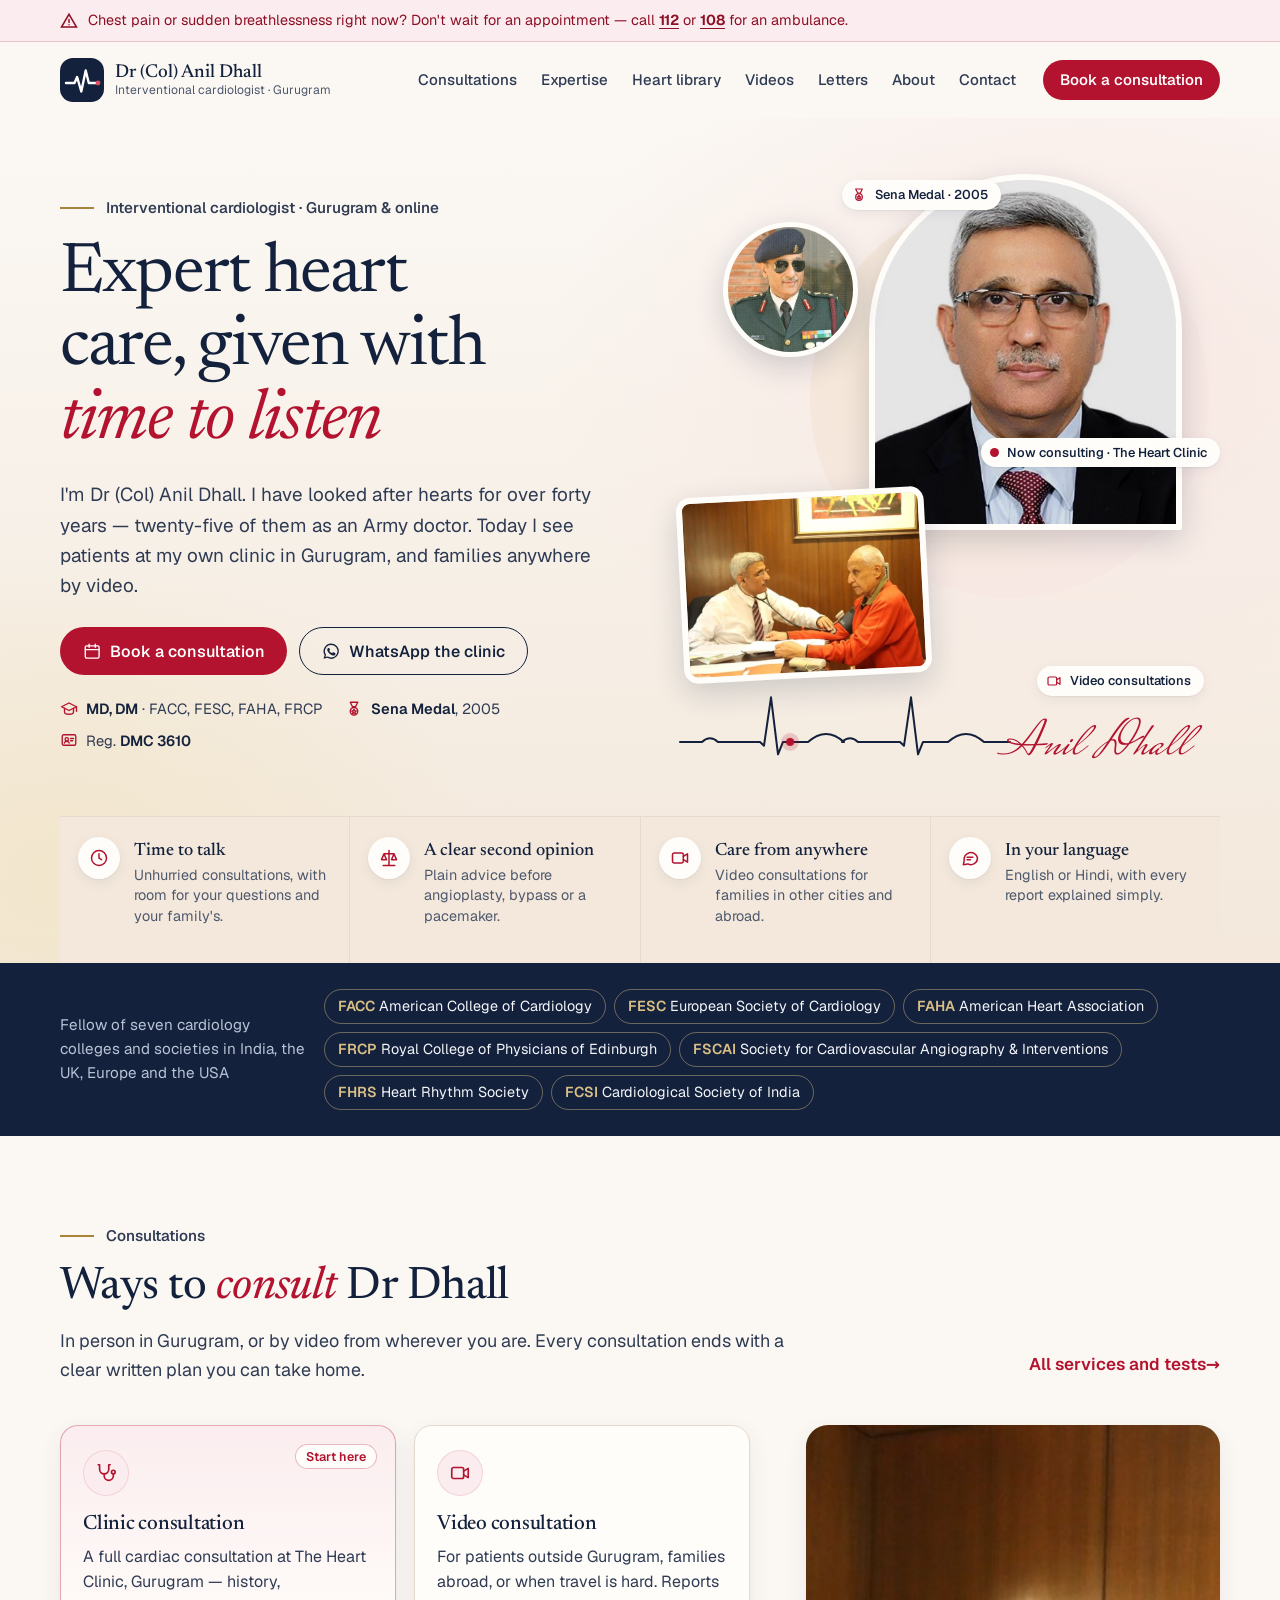
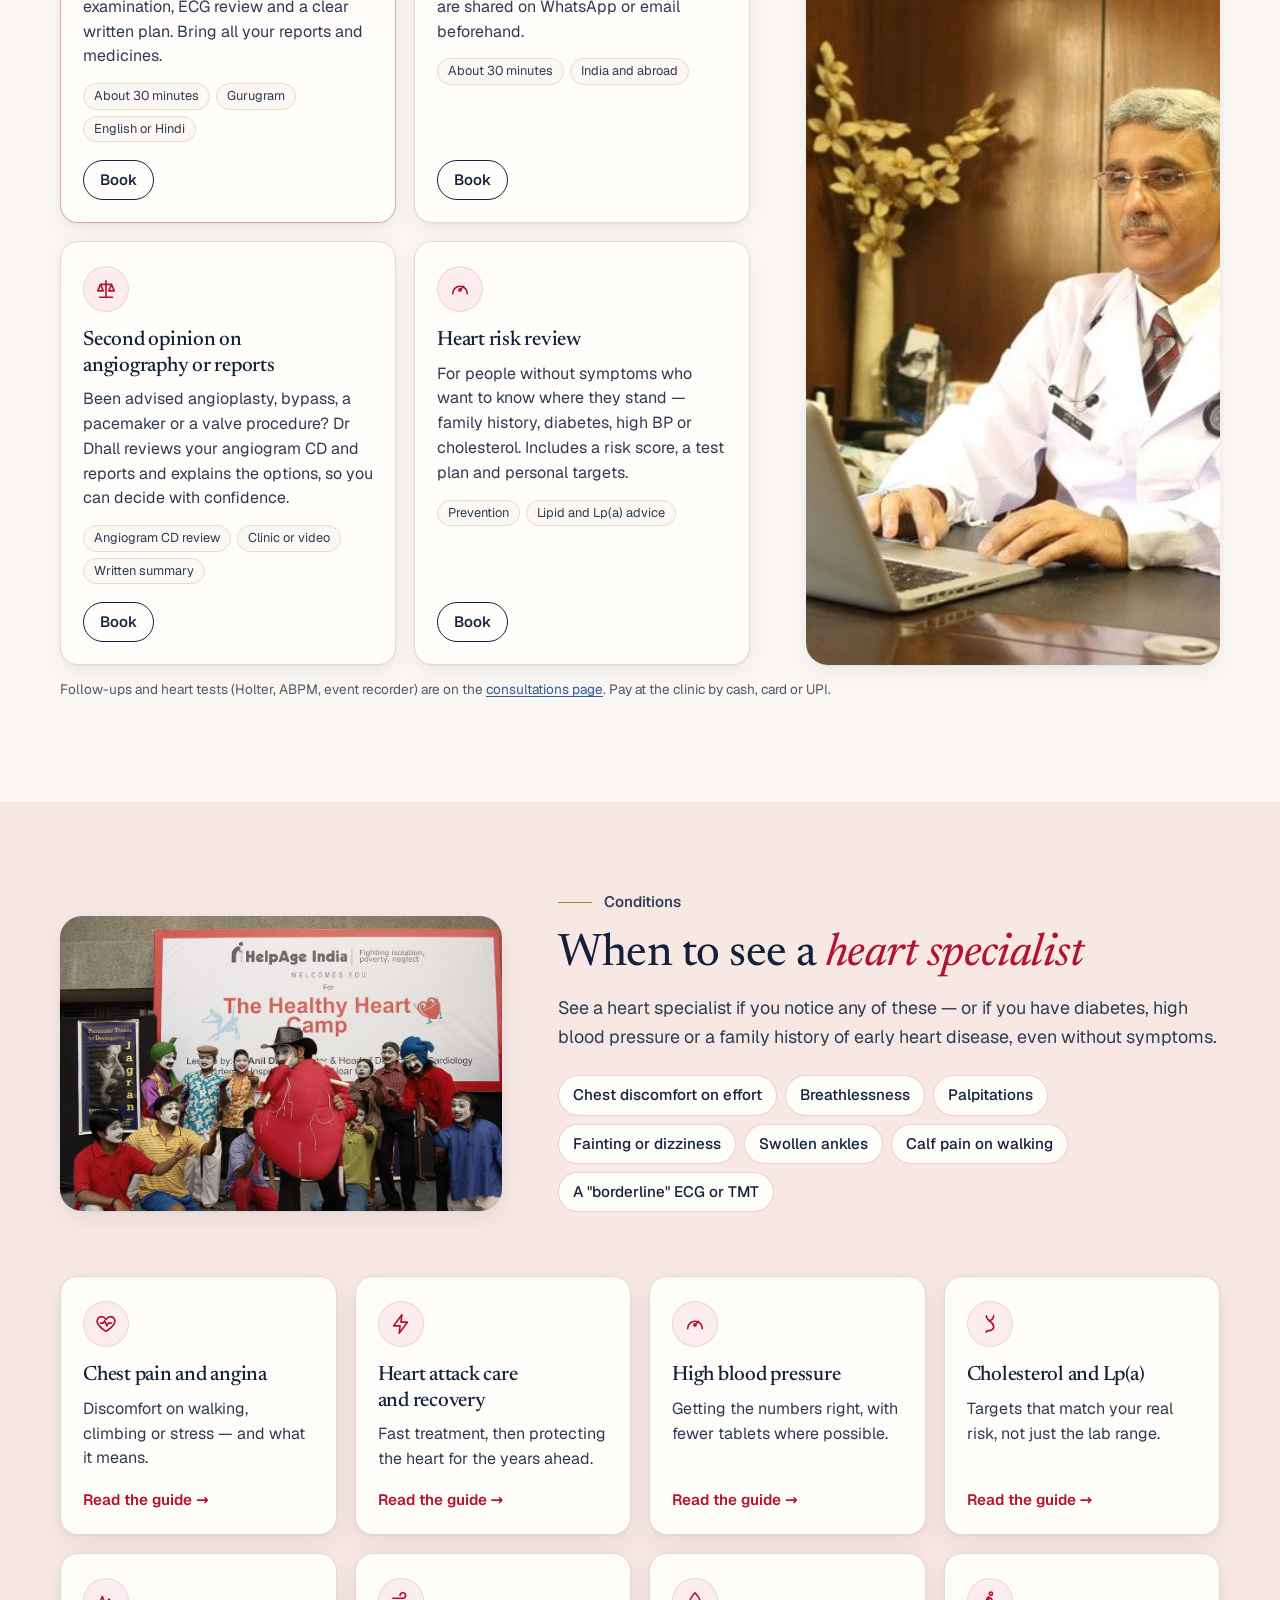
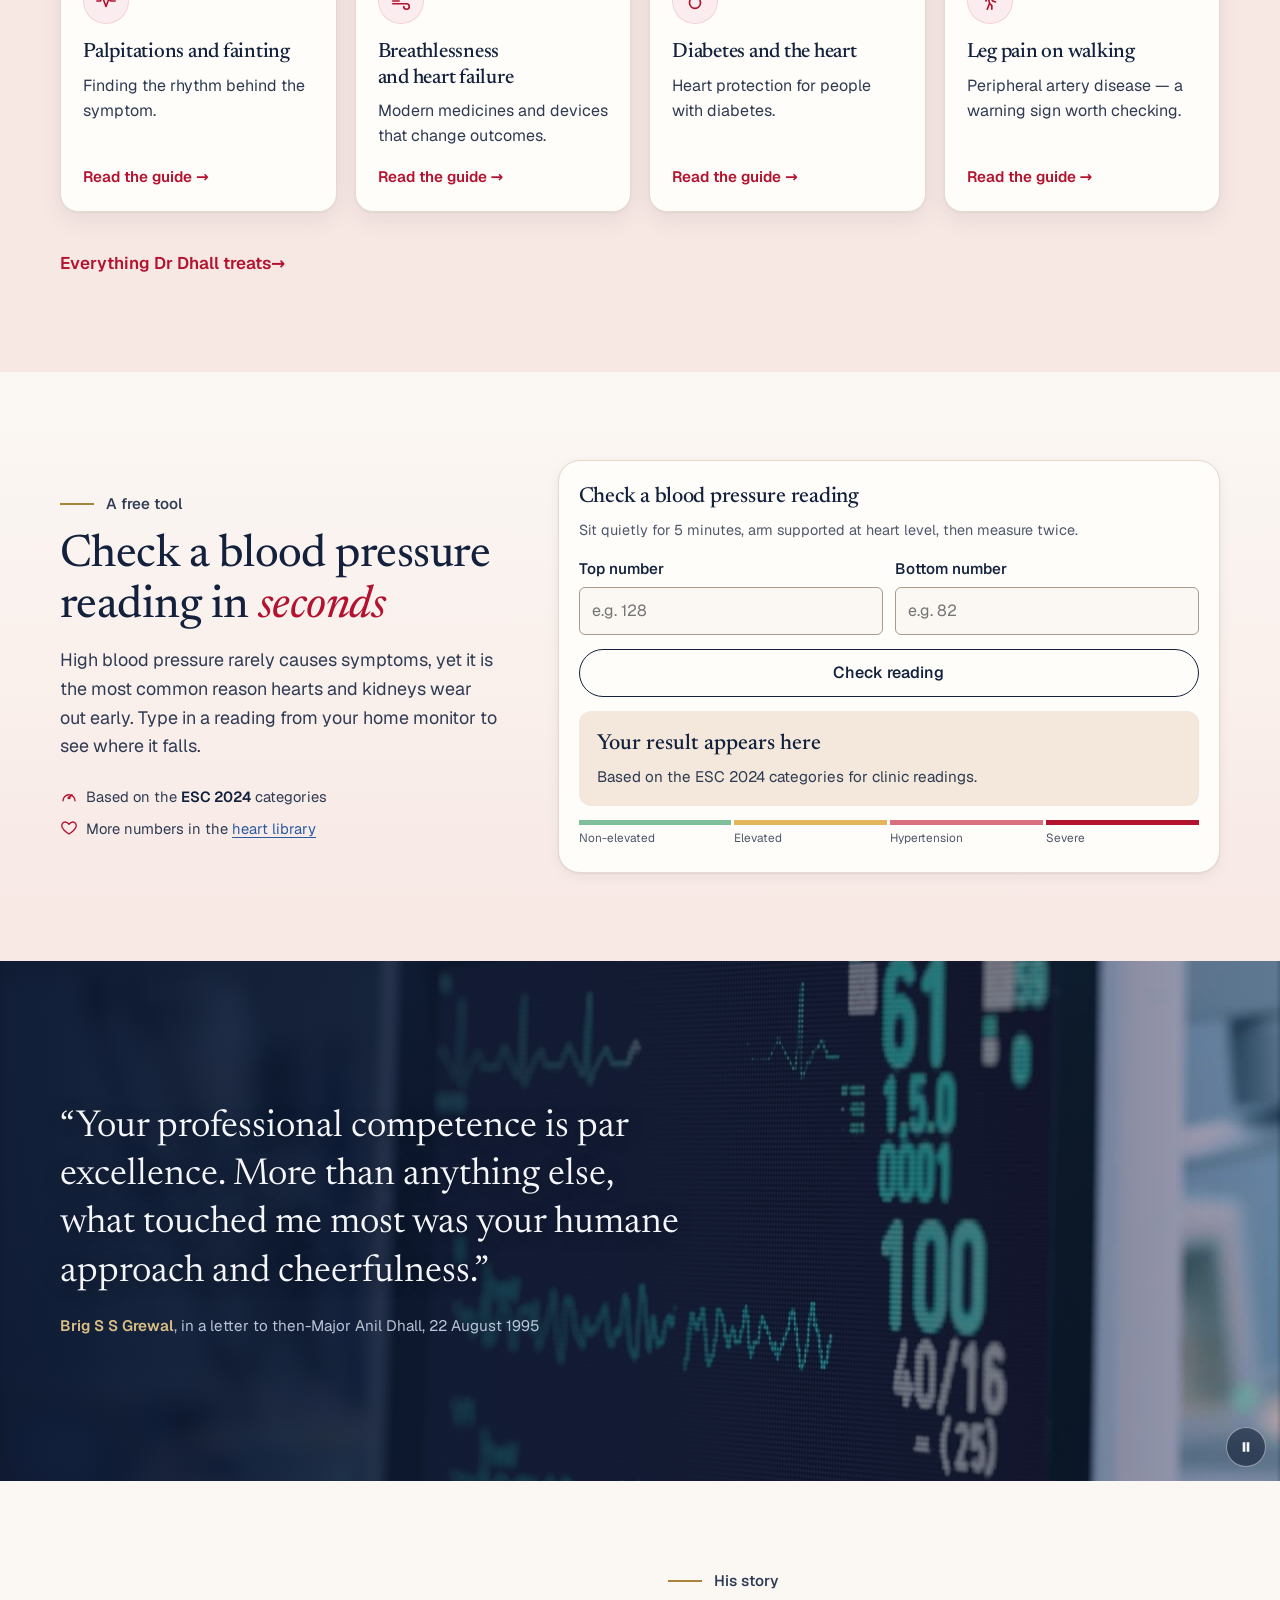
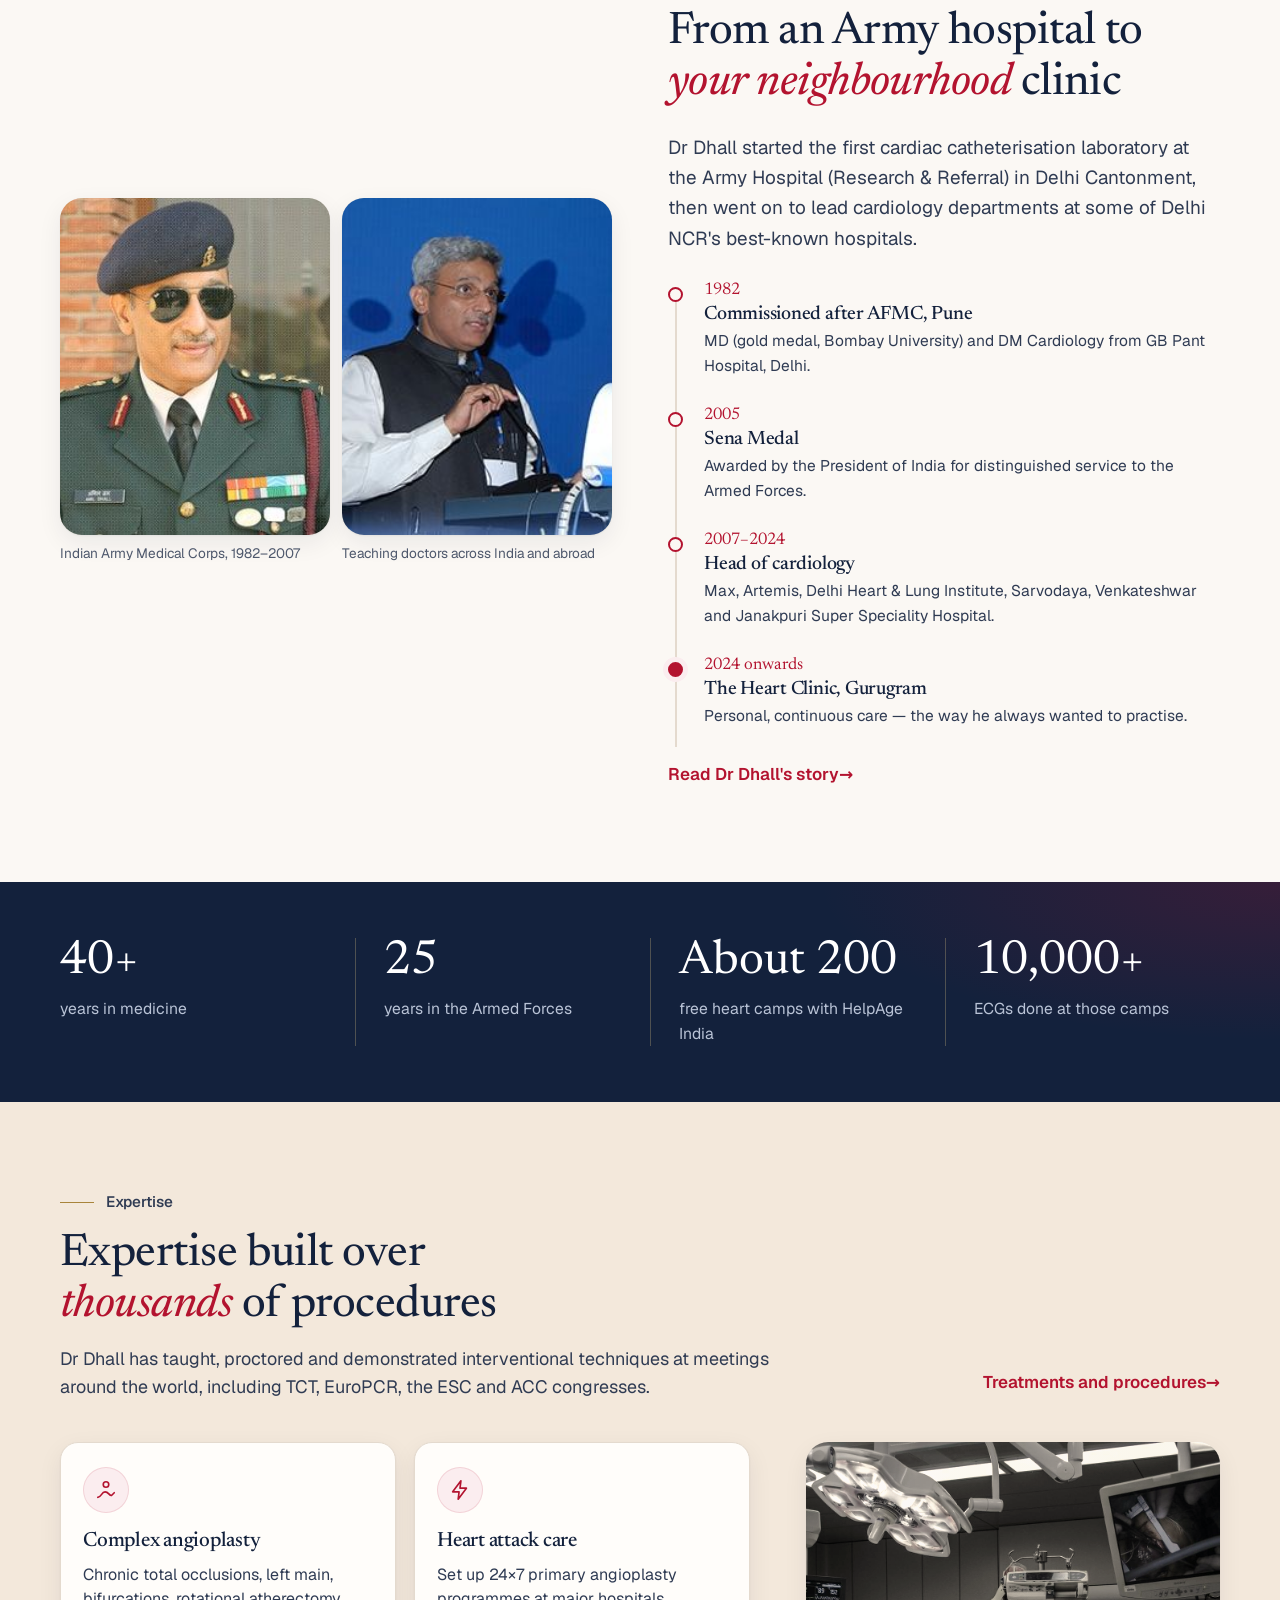
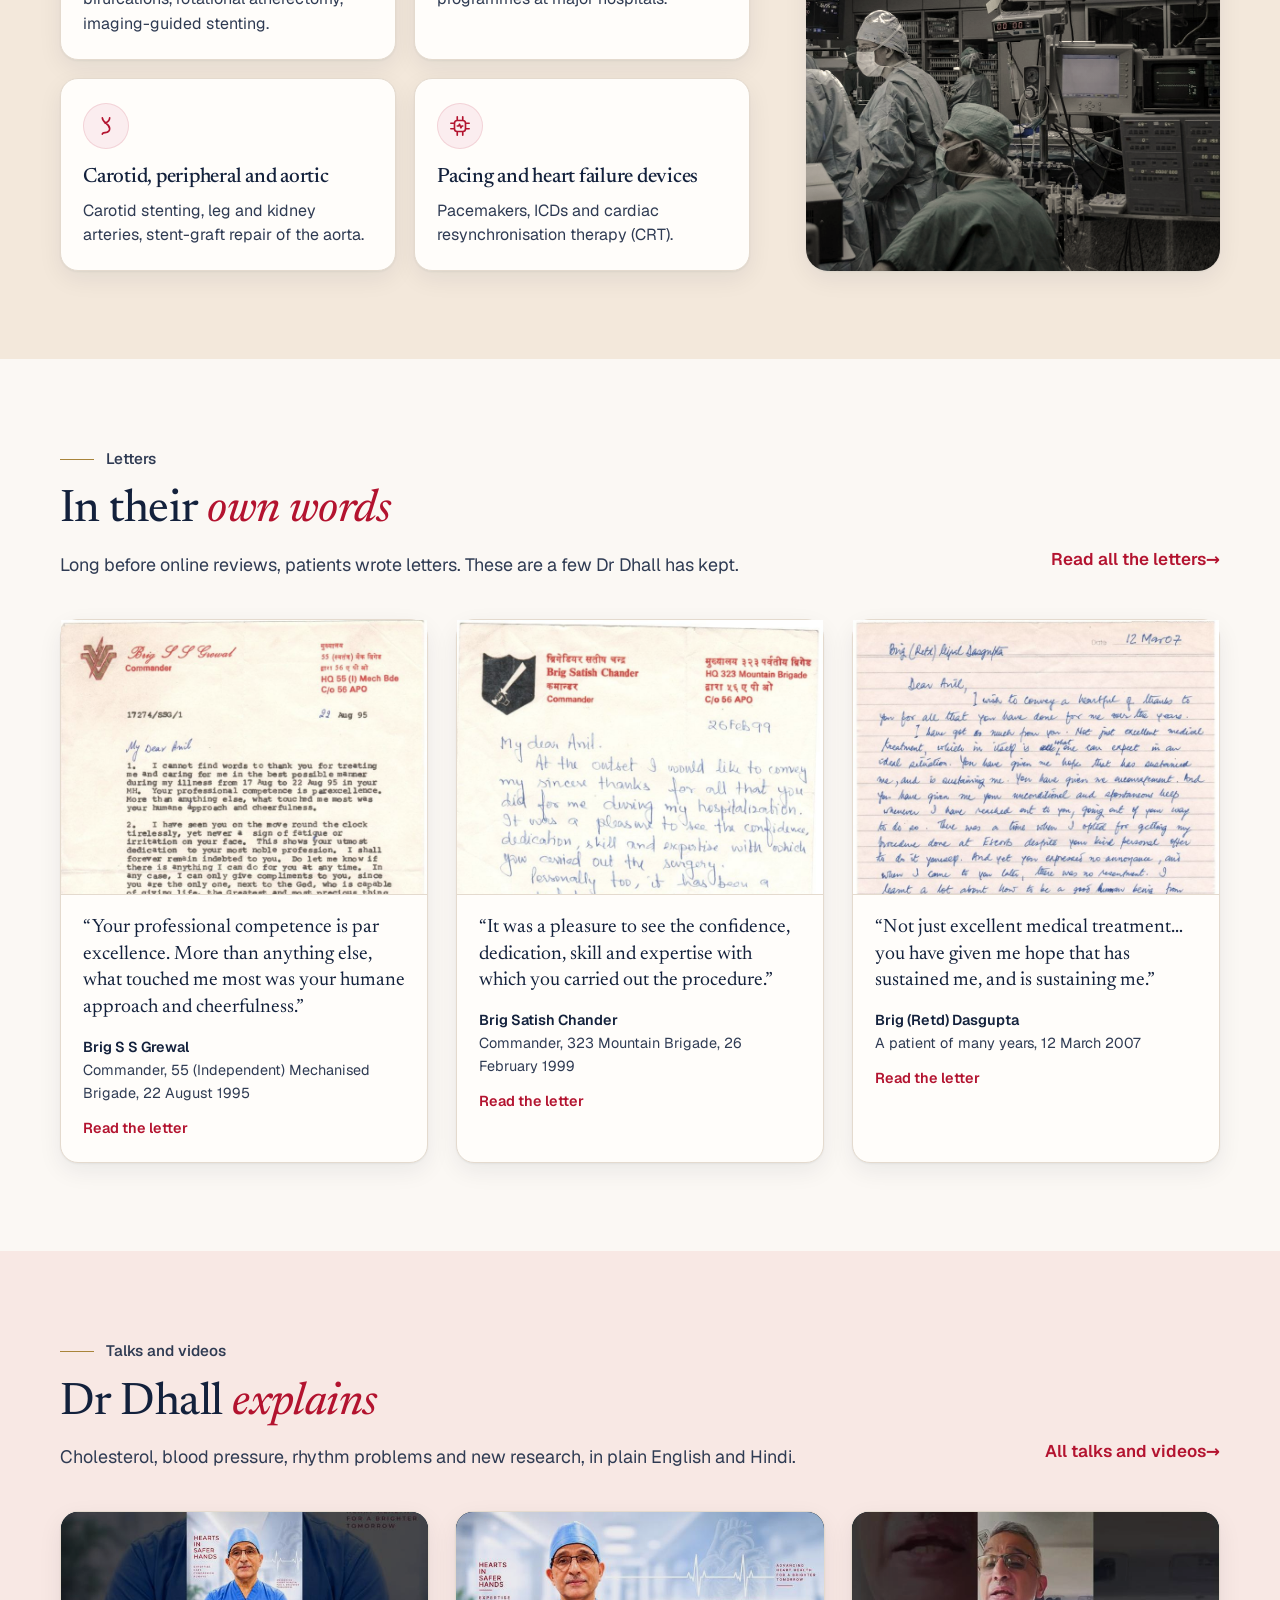
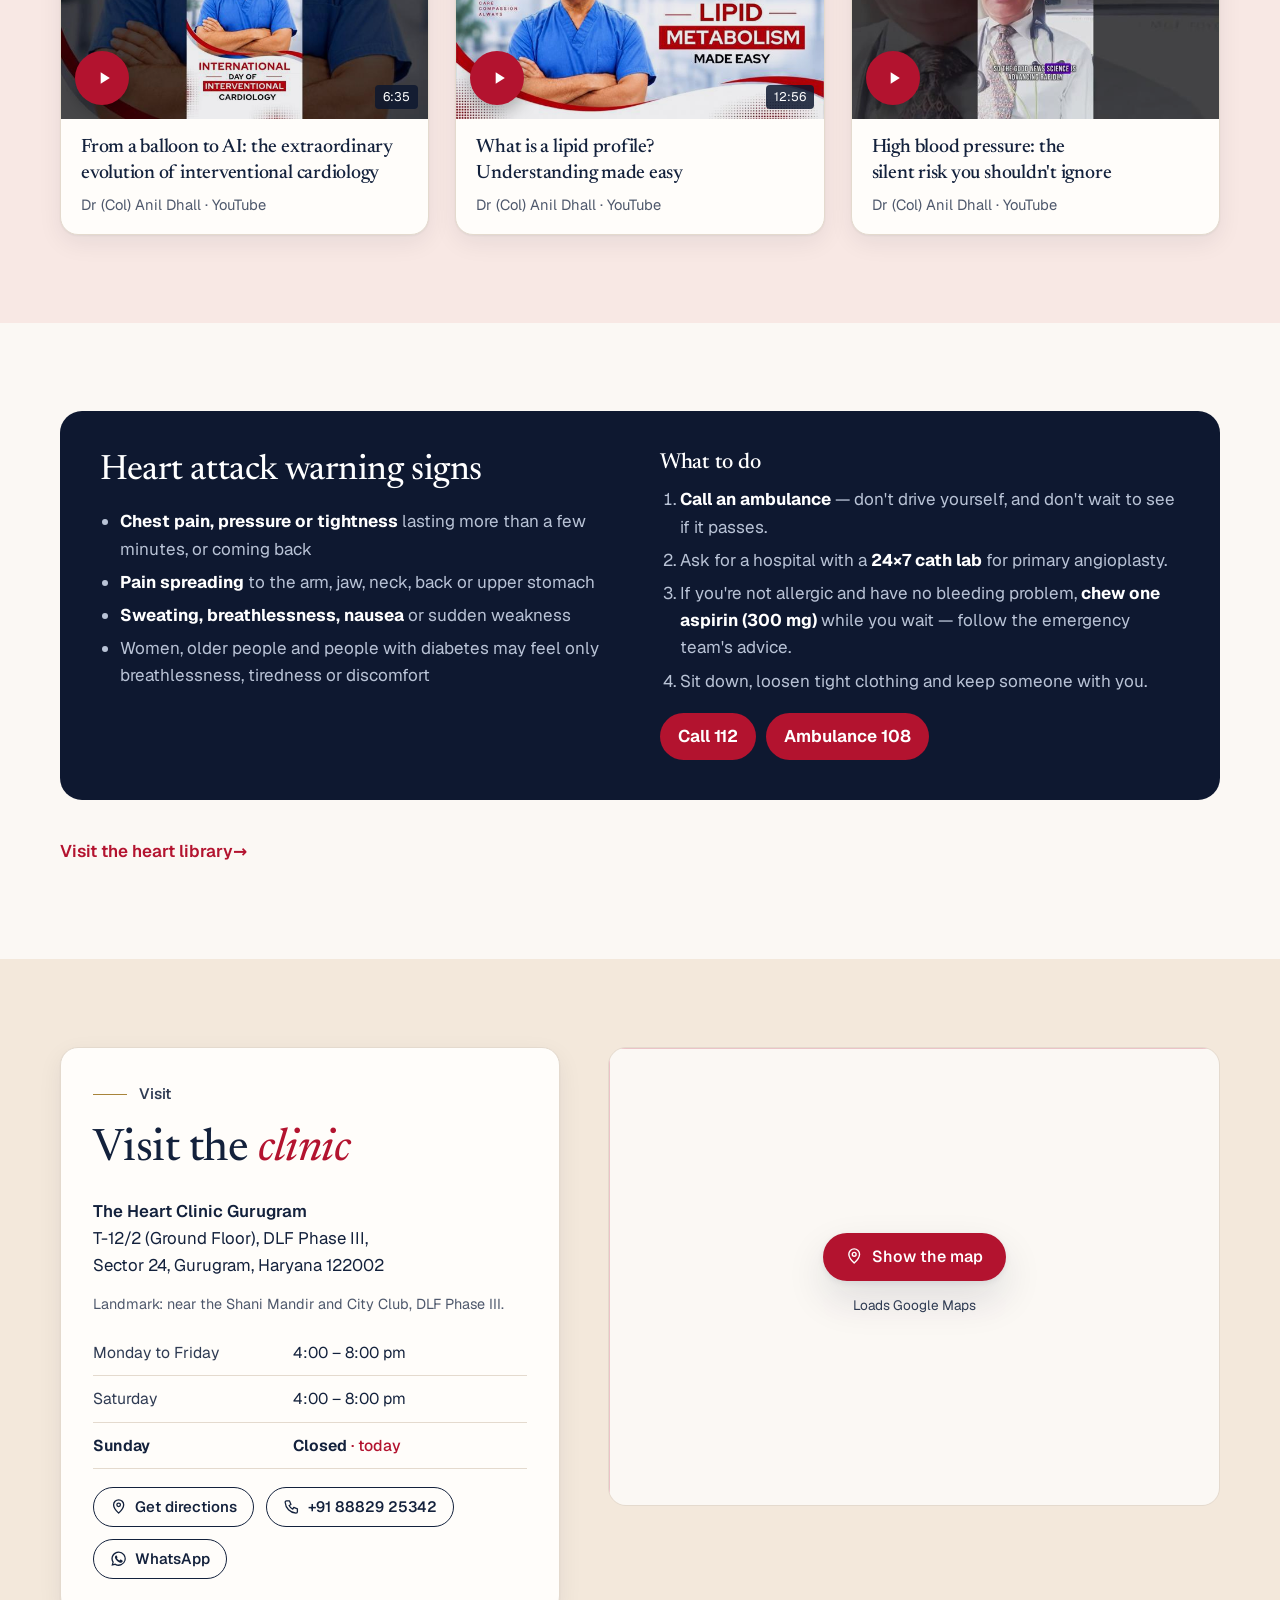
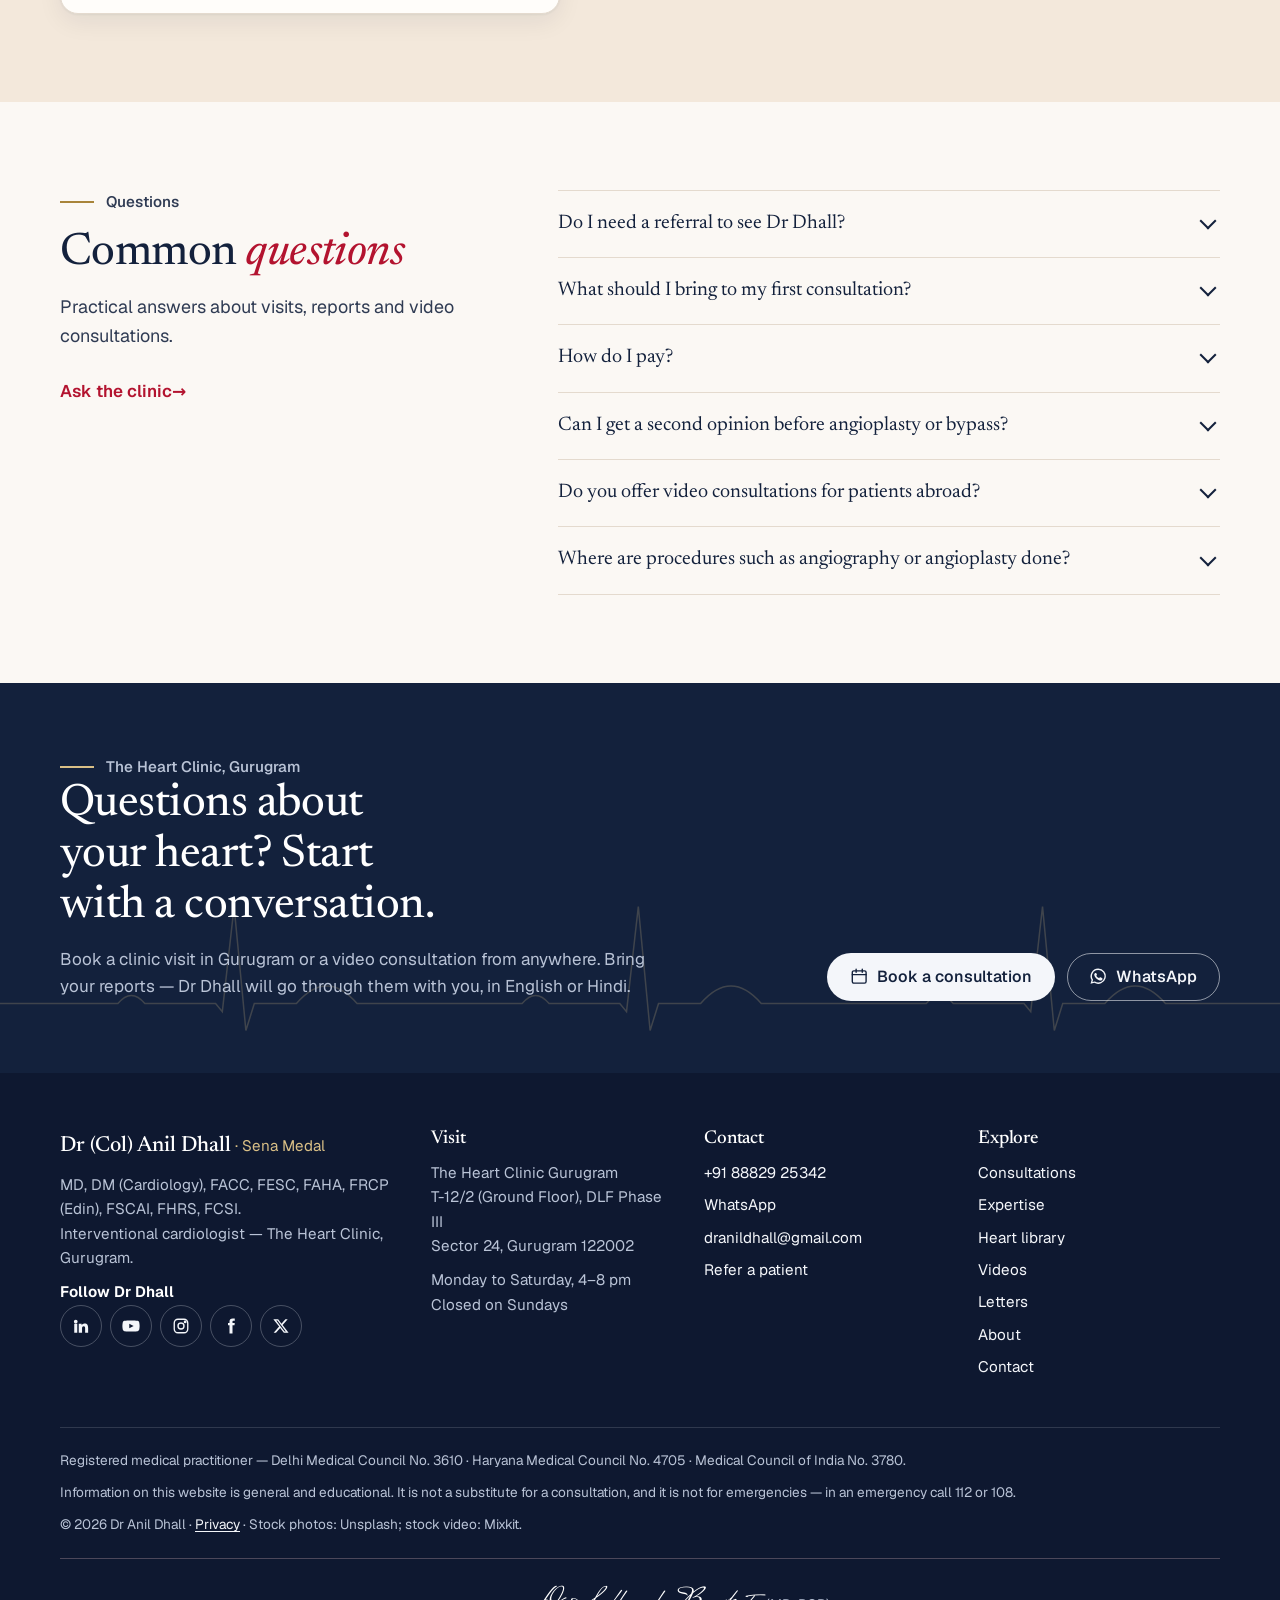
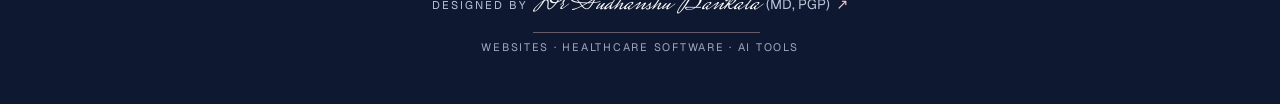
==== commit 3df7a201: "Home speed: lighter serif fonts, lazy background videos - Newsreader regular/italic instanced (wght " ====
--- a/index.html
+++ b/index.html
@@ -20,8 +20,8 @@
 <link rel="apple-touch-icon" href="assets/img/apple-touch-icon.png">
 <link rel="preload" href="assets/fonts/newsreader.woff2" as="font" type="font/woff2" crossorigin>
 <link rel="preload" href="assets/fonts/geist.woff2" as="font" type="font/woff2" crossorigin>
-<link rel="preload" as="image" href="assets/img/anil-dhall.jpg" fetchpriority="high">
-<link rel="stylesheet" href="assets/css/site.css?v=abae19feeb">
+<link rel="preload" as="image" href="assets/img/anil-dhall.jpg" fetchpriority="high" media="(min-width: 900px)">
+<link rel="stylesheet" href="assets/css/site.css?v=a284b229c0">
 <script type="application/ld+json">{"@context": "https://schema.org", "@type": "Physician", "name": "Dr (Col) Anil Dhall", "honorificPrefix": "Dr", "url": "https://drbankata.github.io/anil-dhall/", "image": "https://drbankata.github.io/anil-dhall/assets/img/anil-dhall.jpg", "description": "Interventional cardiologist in Gurugram. MD, DM (Cardiology), FACC, FESC, FAHA, FRCP (Edin), FSCAI, FHRS, FCSI. Sena Medal.", "medicalSpecialty": ["Cardiovascular", "https://schema.org/Cardiovascular"], "telephone": "+91-8882925342", "email": "dranildhall@gmail.com", "address": {"@type": "PostalAddress", "streetAddress": "T-12/2 (Ground Floor), DLF Phase III, Sector 24", "addressLocality": "Gurugram", "addressRegion": "Haryana", "postalCode": "122002", "addressCountry": "IN"}, "openingHoursSpecification": [{"@type": "OpeningHoursSpecification", "dayOfWeek": ["Monday", "Tuesday", "Wednesday", "Thursday", "Friday", "Saturday"], "opens": "16:00", "closes": "20:00"}], "knowsLanguage": ["en", "hi"], "sameAs": ["https://www.linkedin.com/in/anildhall", "https://www.youtube.com/@Dr.ColAnilDhall", "https://www.facebook.com/dranildhall/", "https://www.instagram.com/the.heartclinicgurugram/", "https://x.com/dhall_dr", "https://www.practo.com/delhi/doctor/dr-anil-dhall-cardiologist-3"]}</script>
 <script type="application/ld+json">{"@context": "https://schema.org", "@type": "FAQPage", "mainEntity": [{"@type": "Question", "name": "Do I need a referral to see Dr Dhall?", "acceptedAnswer": {"@type": "Answer", "text": "No. You can book directly. If another doctor has referred you, bring their note and all your reports."}}, {"@type": "Question", "name": "What should I bring to my first consultation?", "acceptedAnswer": {"@type": "Answer", "text": "All previous reports (ECG, echo, TMT, blood tests, discharge summaries), any angiography CD, and your current medicines or their strips. A list of questions helps too."}}, {"@type": "Question", "name": "How do I pay?", "acceptedAnswer": {"@type": "Answer", "text": "The clinic confirms the fee when you book. You can pay at the clinic by cash, card or UPI; for video consultations, payment details are shared when your time is confirmed."}}, {"@type": "Question", "name": "Can I get a second opinion before angioplasty or bypass?", "acceptedAnswer": {"@type": "Answer", "text": "Yes — this is one of the most common reasons families come. Dr Dhall reviews the angiogram and reports and explains, in plain language, which option suits you and why."}}, {"@type": "Question", "name": "Do you offer video consultations for patients abroad?", "acceptedAnswer": {"@type": "Answer", "text": "Yes. Many families in other cities or countries consult by video for their parents. Share reports on WhatsApp or email before the call."}}, {"@type": "Question", "name": "Where are procedures such as angiography or angioplasty done?", "acceptedAnswer": {"@type": "Answer", "text": "Procedures are done at accredited hospitals with a 24×7 cath lab in Delhi NCR. Dr Dhall will discuss the hospital, the plan and the expected costs with you at your consultation."}}]}</script>
 </head>
@@ -65,8 +65,8 @@
       <div class="collage">
         <div class="sun" aria-hidden="true"></div>
         <figure class="c-portrait"><img src="assets/img/anil-dhall.jpg" alt="Portrait of Dr (Col) Anil Dhall" width="546" height="621" fetchpriority="high" decoding="sync"></figure>
-        <figure class="c-consult"><img src="assets/img/photos/consultation-640.jpg" alt="Dr Dhall checking a patient's blood pressure at his desk" width="640" height="427" decoding="async"></figure>
-        <figure class="c-army"><img src="assets/img/photos/army.jpg" alt="Colonel Anil Dhall in Army uniform" width="345" height="315" decoding="async"></figure>
+        <figure class="c-consult"><img src="assets/img/photos/consultation-640.jpg" alt="Dr Dhall checking a patient's blood pressure at his desk" width="640" height="427" loading="lazy" decoding="async"></figure>
+        <figure class="c-army"><img src="assets/img/photos/army.jpg" alt="Colonel Anil Dhall in Army uniform" width="345" height="315" loading="lazy" decoding="async"></figure>
         <span class="hchip hchip-a"><span class="pulse-dot" aria-hidden="true"></span>Now consulting · The Heart Clinic</span>
         <span class="hchip hchip-b"><svg viewBox="0 0 24 24" fill="none" stroke="currentColor" stroke-width="1.8" stroke-linecap="round" stroke-linejoin="round" aria-hidden="true"><path d="M7 3h10l-3 6h-4L7 3Z"/><circle cx="12" cy="15" r="5"/><path d="m12 12.5.9 1.8 2 .3-1.4 1.4.3 2-1.8-.9-1.8.9.3-2-1.4-1.4 2-.3Z"/></svg>Sena Medal · 2005</span>
         <span class="hchip hchip-c"><svg viewBox="0 0 24 24" fill="none" stroke="currentColor" stroke-width="1.8" stroke-linecap="round" stroke-linejoin="round" aria-hidden="true"><rect x="3" y="6" width="13" height="12" rx="2"/><path d="m16 10 5-3v10l-5-3"/></svg>Video consultations</span>
@@ -149,7 +149,7 @@
 </section>
 
 <section class="vband" aria-label="From a patient's letter">
-  <div class="vband-media"><video autoplay muted loop playsinline preload="metadata" poster="assets/video/monitor-46365.jpg" aria-hidden="true"><source src="assets/video/monitor-46365.mp4" type="video/mp4"></video><button class="vplay" type="button"></button></div>
+  <div class="vband-media"><video muted loop playsinline preload="none" data-poster="assets/video/monitor-46365.jpg" aria-hidden="true"><source data-src="assets/video/monitor-46365.mp4" type="video/mp4"></video><button class="vplay" type="button"></button></div>
   <div class="wrap vband-copy">
     <blockquote>“Your professional competence is par excellence. More than anything else, what touched me most was your humane approach and cheerfulness.”</blockquote>
     <cite><b>Brig S S Grewal</b>, in a letter to then-Major Anil Dhall, 22 August 1995</cite>
@@ -356,6 +356,6 @@
     <p class="small muted" style="margin:14px 0 0">Nothing is stored on this website. Your message goes only where you send it.</p>
   </div>
 </dialog>
-<script src="assets/js/site.js?v=abae19feeb" defer></script>
+<script src="assets/js/site.js?v=a284b229c0" defer></script>
 </body>
 </html>
